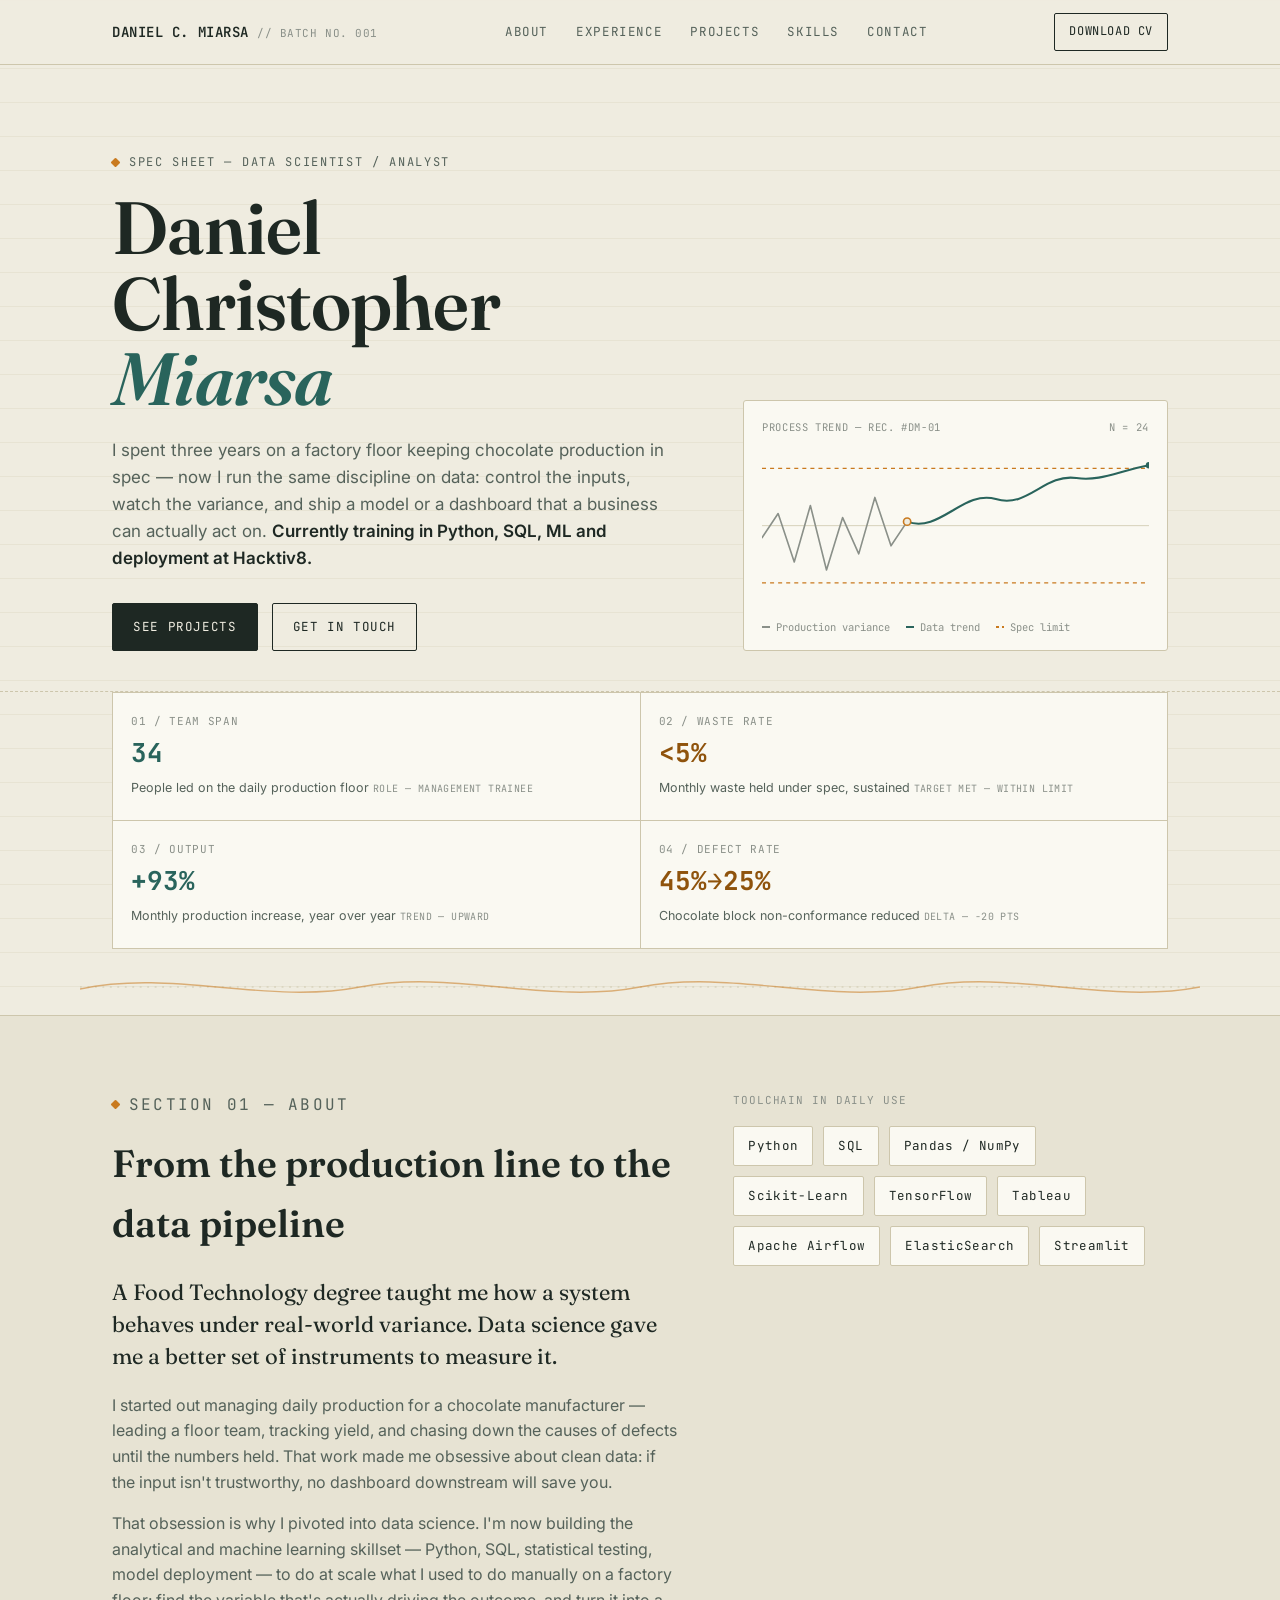
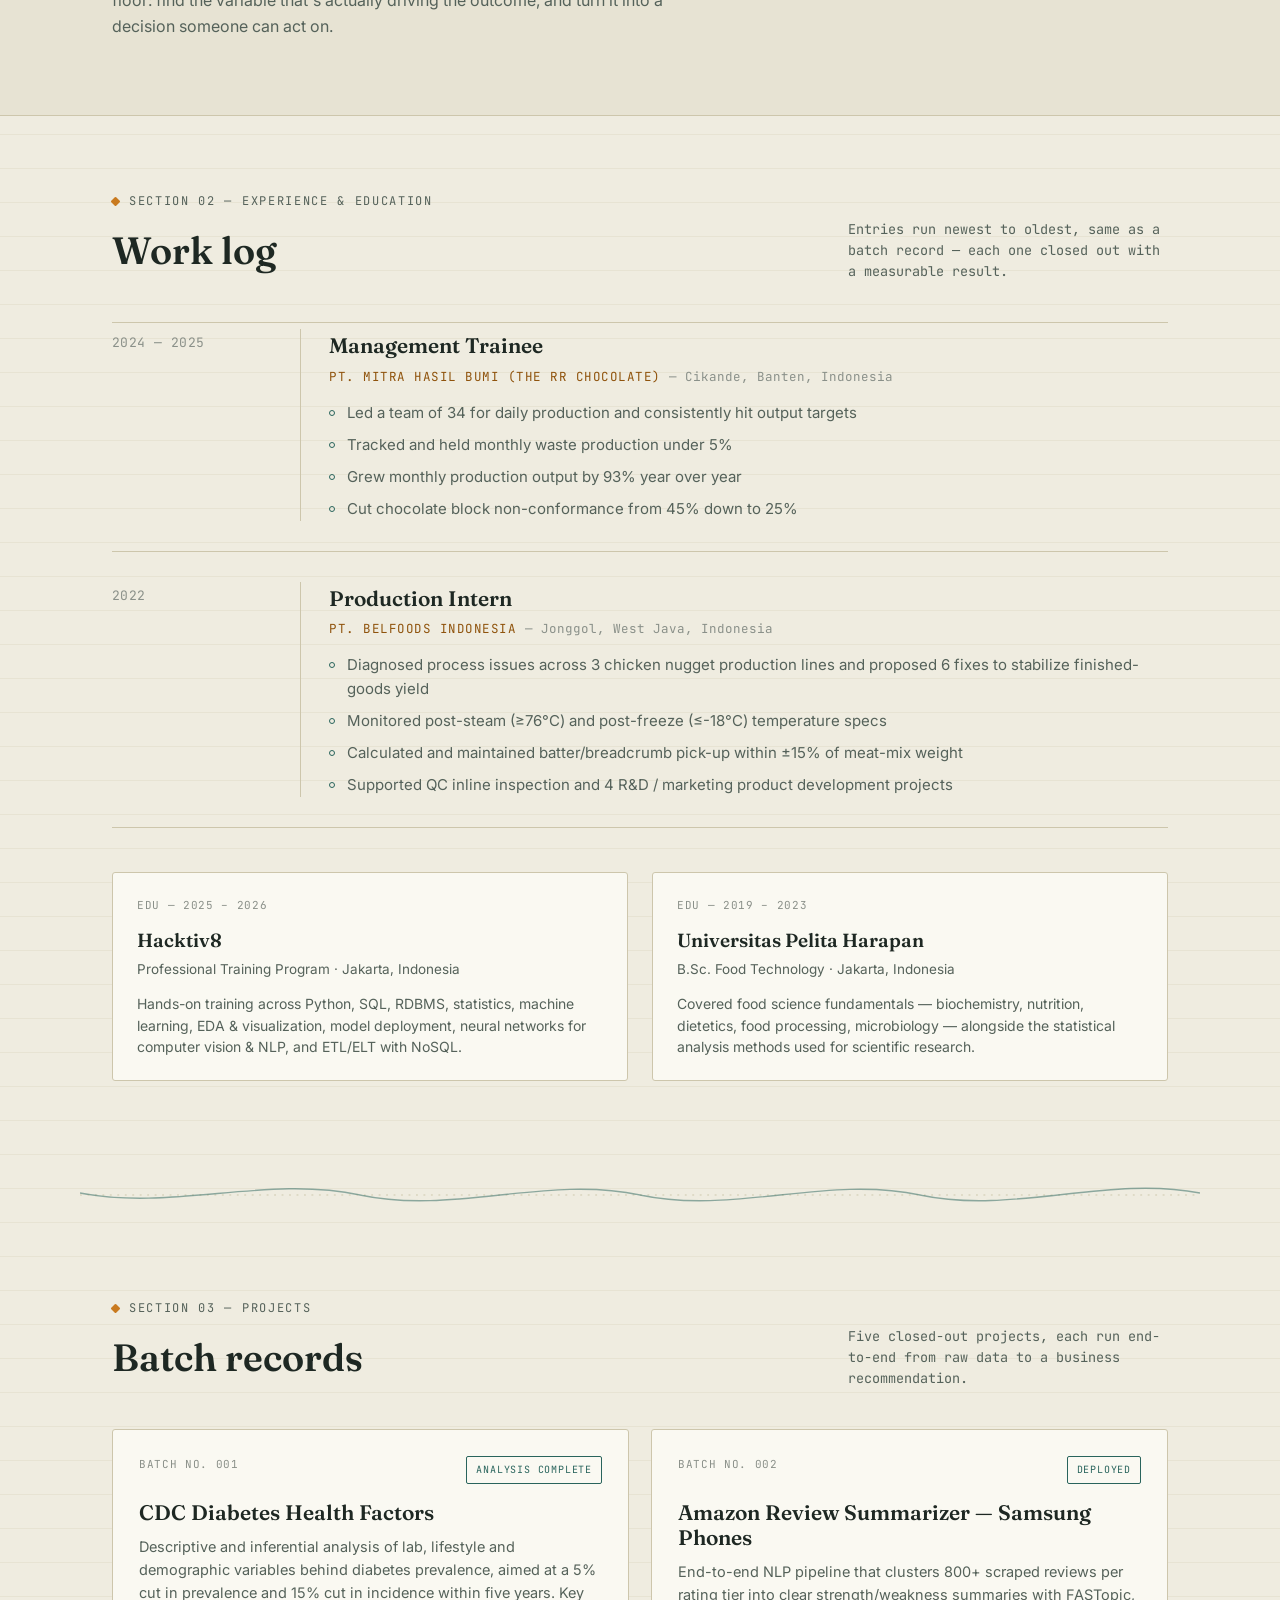
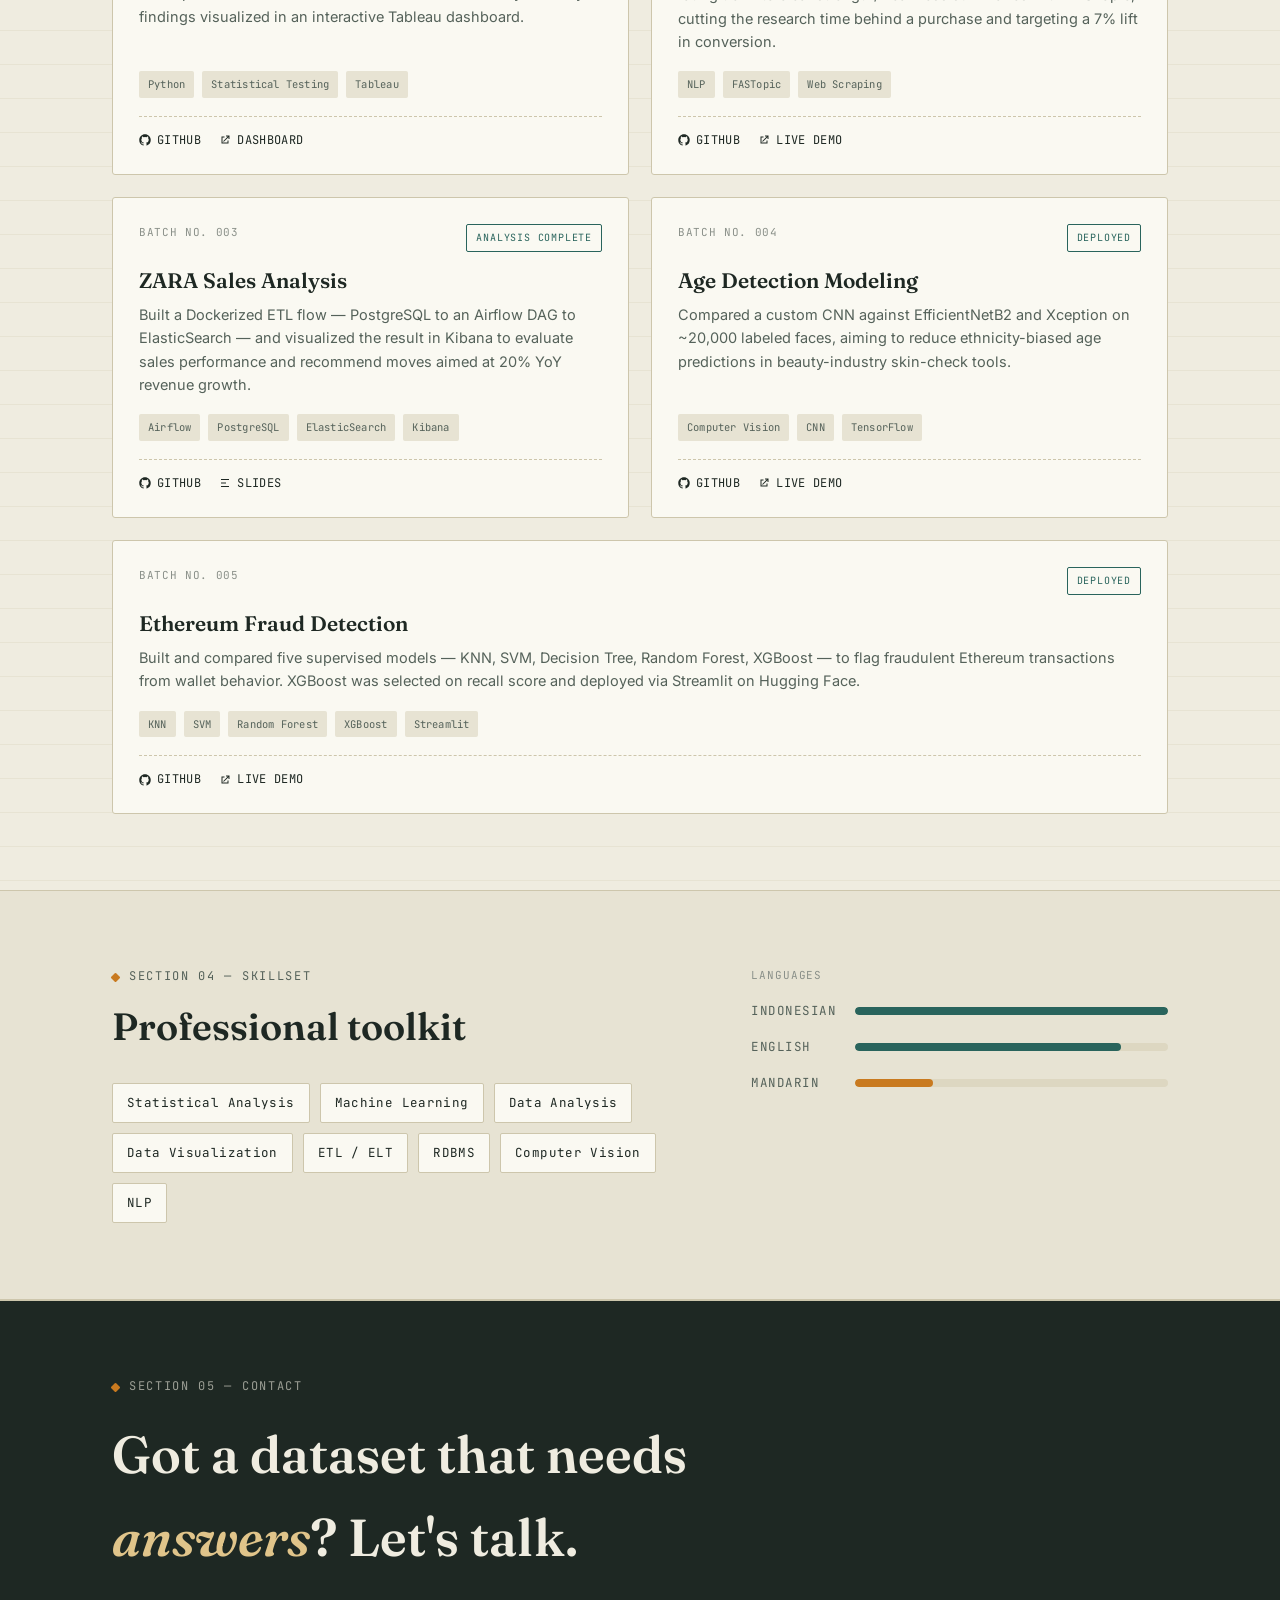
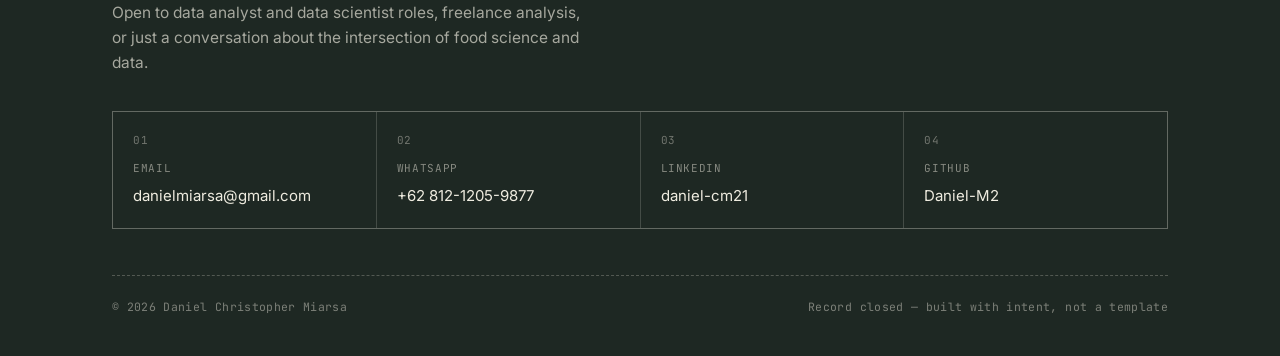
==== index.html @ d125e3fc "First" ====
<!DOCTYPE html>
<html lang="en">
<head>
<meta charset="UTF-8">
<meta name="viewport" content="width=device-width, initial-scale=1.0">
<title>Daniel C. Miarsa — Data Scientist / Analyst</title>
<meta name="description" content="Portfolio of Daniel Christopher Miarsa — data scientist and analyst with a background in food production quality control, now building models and data pipelines.">
<link rel="icon" href="data:image/svg+xml,<svg xmlns=%22http://www.w3.org/2000/svg%22 viewBox=%220 0 100 100%22><rect width=%22100%22 height=%22100%22 rx=%2214%22 fill=%22%231e2823%22/><text x=%2250%22 y=%2266%22 font-size=%2054%22 font-family=%22monospace%22 fill=%22%23c97a1f%22 text-anchor=%22middle%22>D</text></svg>">
<link rel="stylesheet" href="styles.css">
</head>
<body>

<!-- ============================================================
     TOP NAV
     ============================================================ -->
<header class="topbar">
  <div class="wrap">
    <a class="brand" href="#top">DANIEL C. MIARSA <small>// BATCH NO. 001</small></a>
    <nav class="navlinks" id="navlinks">
      <a href="#about">About</a>
      <a href="#experience">Experience</a>
      <a href="#projects">Projects</a>
      <a href="#skills">Skills</a>
      <a href="#contact">Contact</a>
    </nav>
    <a class="nav-cta" href="https://a188238e-4dba-47ba-8eae-bcfe5e1c8514.filesusr.com/ugd/56e877_d1546fad252648c5af057e73b0017453.pdf" target="_blank" rel="noopener">Download CV</a>
    <button class="menu-btn" id="menuBtn" aria-label="Open menu" aria-expanded="false"><span></span></button>
  </div>
  <div class="mobile-nav" id="mobileNav">
    <a href="#about">About</a>
    <a href="#experience">Experience</a>
    <a href="#projects">Projects</a>
    <a href="#skills">Skills</a>
    <a href="#contact">Contact</a>
    <a href="https://a188238e-4dba-47ba-8eae-bcfe5e1c8514.filesusr.com/ugd/56e877_d1546fad252648c5af057e73b0017453.pdf" target="_blank" rel="noopener">Download CV</a>
  </div>
</header>

<!-- ============================================================
     HERO
     ============================================================ -->
<section class="hero" id="top">
  <div class="wrap hero-grid">
    <div class="reveal is-visible">
      <p class="eyebrow">Spec Sheet — Data Scientist / Analyst</p>
      <h1 class="hero-name">Daniel Christopher <em>Miarsa</em></h1>
      <p class="hero-desc">
        I spent three years on a factory floor keeping chocolate production in spec — now I run the same discipline on data: control the inputs, watch the variance, and ship a model or a dashboard that a business can actually act on. <strong>Currently training in Python, SQL, ML and deployment at Hacktiv8.</strong>
      </p>
      <div class="hero-actions">
        <a class="btn btn-solid" href="#projects">See Projects</a>
        <a class="btn btn-outline" href="#contact">Get in Touch</a>
      </div>
    </div>

    <div class="reveal is-visible">
      <div class="chart-card">
        <div class="chart-card-head">
          <span>Process Trend — Rec. #DM-01</span>
          <span>n = 24</span>
        </div>
        <svg viewBox="0 0 480 210" fill="none" xmlns="http://www.w3.org/2000/svg" aria-hidden="true">
          <!-- UCL / LCL -->
          <line x1="0" y1="34" x2="480" y2="34" stroke="#c97a1f" stroke-width="1.4" stroke-dasharray="5 5"/>
          <line x1="0" y1="176" x2="480" y2="176" stroke="#c97a1f" stroke-width="1.4" stroke-dasharray="5 5"/>
          <line x1="0" y1="105" x2="480" y2="105" stroke="#cdc6ac" stroke-width="1"/>
          <!-- jagged "production" segment -->
          <polyline points="0,120 20,90 40,150 60,80 80,160 100,95 120,140 140,70 160,130 180,100"
            stroke="#8a9089" stroke-width="2" stroke-linecap="round" stroke-linejoin="round"/>
          <!-- smooth "data" trend segment -->
          <path d="M180,100 C 220,115 250,60 290,72 C 330,84 350,40 390,46 C 420,50 440,38 480,30"
            stroke="#29645c" stroke-width="2.6" stroke-linecap="round"/>
          <!-- transition marker -->
          <circle cx="180" cy="100" r="4.5" fill="#efece0" stroke="#c97a1f" stroke-width="2"/>
          <circle cx="480" cy="30" r="4" fill="#29645c"/>
        </svg>
        <div class="chart-legend">
          <span><i class="dot line-a"></i> Production variance</span>
          <span><i class="dot line-b"></i> Data trend</span>
          <span><i class="dot dashed"></i> Spec limit</span>
        </div>
      </div>
    </div>
  </div>
</section>

<!-- readouts -->
<section style="padding-top:0; padding-bottom:0;">
  <div class="wrap" style="padding-top:0;">
    <div class="readouts reveal">
      <div class="readout">
        <span class="field-no">01 / TEAM SPAN</span>
        <span class="value">34</span>
        <span class="label">People led on the daily production floor</span>
        <span class="spec">ROLE — MANAGEMENT TRAINEE</span>
      </div>
      <div class="readout">
        <span class="field-no">02 / WASTE RATE</span>
        <span class="value amber">&lt;5%</span>
        <span class="label">Monthly waste held under spec, sustained</span>
        <span class="spec">TARGET MET — WITHIN LIMIT</span>
      </div>
      <div class="readout">
        <span class="field-no">03 / OUTPUT</span>
        <span class="value">+93%</span>
        <span class="label">Monthly production increase, year over year</span>
        <span class="spec">TREND — UPWARD</span>
      </div>
      <div class="readout">
        <span class="field-no">04 / DEFECT RATE</span>
        <span class="value amber">45%→25%</span>
        <span class="label">Chocolate block non-conformance reduced</span>
        <span class="spec">DELTA — -20 PTS</span>
      </div>
    </div>
  </div>
</section>

<div class="wrap chart-divider reveal">
  <svg viewBox="0 0 1200 56" preserveAspectRatio="none" aria-hidden="true">
    <line x1="0" y1="28" x2="1200" y2="28" stroke="#cdc6ac" stroke-width="1" stroke-dasharray="2 6"/>
    <path d="M0,30 C 100,10 200,46 300,28 C 400,10 500,46 600,28 C 700,10 800,46 900,28 C 1000,10 1100,46 1200,28"
      stroke="#c97a1f" stroke-width="1.4" fill="none" opacity="0.55"/>
  </svg>
</div>

<!-- ============================================================
     ABOUT
     ============================================================ -->
<section class="about" id="about">
  <div class="wrap about-grid">
    <div class="about-text reveal">
      <p class="eyebrow">Section 01 — About</p>
      <h2 class="section-title" style="margin-bottom:22px;">From the production line to the data pipeline</h2>
      <p class="lede">A Food Technology degree taught me how a system behaves under real-world variance. Data science gave me a better set of instruments to measure it.</p>
      <p>I started out managing daily production for a chocolate manufacturer — leading a floor team, tracking yield, and chasing down the causes of defects until the numbers held. That work made me obsessive about clean data: if the input isn't trustworthy, no dashboard downstream will save you.</p>
      <p>That obsession is why I pivoted into data science. I'm now building the analytical and machine learning skillset — Python, SQL, statistical testing, model deployment — to do at scale what I used to do manually on a factory floor: find the variable that's actually driving the outcome, and turn it into a decision someone can act on.</p>
    </div>
    <div class="reveal">
      <span class="skills-col-title">Toolchain in daily use</span>
      <div class="tag-cloud">
        <span class="tag">Python</span>
        <span class="tag">SQL</span>
        <span class="tag">Pandas / NumPy</span>
        <span class="tag">Scikit-Learn</span>
        <span class="tag">TensorFlow</span>
        <span class="tag">Tableau</span>
        <span class="tag">Apache Airflow</span>
        <span class="tag">ElasticSearch</span>
        <span class="tag">Streamlit</span>
      </div>
    </div>
  </div>
</section>

<!-- ============================================================
     EXPERIENCE
     ============================================================ -->
<section id="experience">
  <div class="wrap">
    <div class="section-head reveal">
      <div>
        <p class="eyebrow">Section 02 — Experience &amp; Education</p>
        <h2 class="section-title">Work log</h2>
      </div>
      <p class="section-note">Entries run newest to oldest, same as a batch record — each one closed out with a measurable result.</p>
    </div>

    <div class="log">
      <div class="log-entry reveal">
        <div class="log-date">2024 — 2025</div>
        <div class="log-rule"></div>
        <div>
          <h3 class="log-role">Management Trainee</h3>
          <p class="log-org">PT. Mitra Hasil Bumi (The RR Chocolate) <span>— Cikande, Banten, Indonesia</span></p>
          <ul class="log-bullets">
            <li>Led a team of 34 for daily production and consistently hit output targets</li>
            <li>Tracked and held monthly waste production under 5%</li>
            <li>Grew monthly production output by 93% year over year</li>
            <li>Cut chocolate block non-conformance from 45% down to 25%</li>
          </ul>
        </div>
      </div>

      <div class="log-entry reveal">
        <div class="log-date">2022</div>
        <div class="log-rule"></div>
        <div>
          <h3 class="log-role">Production Intern</h3>
          <p class="log-org">PT. Belfoods Indonesia <span>— Jonggol, West Java, Indonesia</span></p>
          <ul class="log-bullets">
            <li>Diagnosed process issues across 3 chicken nugget production lines and proposed 6 fixes to stabilize finished-goods yield</li>
            <li>Monitored post-steam (≥76°C) and post-freeze (≤-18°C) temperature specs</li>
            <li>Calculated and maintained batter/breadcrumb pick-up within ±15% of meat-mix weight</li>
            <li>Supported QC inline inspection and 4 R&amp;D / marketing product development projects</li>
          </ul>
        </div>
      </div>
    </div>

    <div class="edu-grid">
      <div class="edu-card reveal">
        <span class="field-no">EDU — 2025 – 2026</span>
        <h4>Hacktiv8</h4>
        <p class="edu-org">Professional Training Program · Jakarta, Indonesia</p>
        <p class="edu-desc">Hands-on training across Python, SQL, RDBMS, statistics, machine learning, EDA &amp; visualization, model deployment, neural networks for computer vision &amp; NLP, and ETL/ELT with NoSQL.</p>
      </div>
      <div class="edu-card reveal">
        <span class="field-no">EDU — 2019 – 2023</span>
        <h4>Universitas Pelita Harapan</h4>
        <p class="edu-org">B.Sc. Food Technology · Jakarta, Indonesia</p>
        <p class="edu-desc">Covered food science fundamentals — biochemistry, nutrition, dietetics, food processing, microbiology — alongside the statistical analysis methods used for scientific research.</p>
      </div>
    </div>
  </div>
</section>

<div class="wrap chart-divider reveal">
  <svg viewBox="0 0 1200 56" preserveAspectRatio="none" aria-hidden="true">
    <line x1="0" y1="28" x2="1200" y2="28" stroke="#cdc6ac" stroke-width="1" stroke-dasharray="2 6"/>
    <path d="M0,26 C 100,44 200,8 300,28 C 400,48 500,8 600,28 C 700,48 800,8 900,28 C 1000,48 1100,8 1200,26"
      stroke="#29645c" stroke-width="1.4" fill="none" opacity="0.5"/>
  </svg>
</div>

<!-- ============================================================
     PROJECTS
     ============================================================ -->
<section id="projects">
  <div class="wrap">
    <div class="section-head reveal">
      <div>
        <p class="eyebrow">Section 03 — Projects</p>
        <h2 class="section-title">Batch records</h2>
      </div>
      <p class="section-note">Five closed-out projects, each run end-to-end from raw data to a business recommendation.</p>
    </div>

    <div class="projects-grid">

      <article class="proj-card reveal">
        <div class="proj-top">
          <span class="field-no">BATCH NO. 001</span>
          <span class="proj-stamp">Analysis Complete</span>
        </div>
        <h3 class="proj-title">CDC Diabetes Health Factors</h3>
        <p class="proj-desc">Descriptive and inferential analysis of lab, lifestyle and demographic variables behind diabetes prevalence, aimed at a 5% cut in prevalence and 15% cut in incidence within five years. Key findings visualized in an interactive Tableau dashboard.</p>
        <div class="proj-tags"><span>Python</span><span>Statistical Testing</span><span>Tableau</span></div>
        <div class="proj-links">
          <a href="https://github.com/Daniel-M2/cdc-diabetes-analysis" target="_blank" rel="noopener">
            <svg viewBox="0 0 24 24" fill="currentColor"><path d="M12 .5C5.73.5.5 5.73.5 12a11.5 11.5 0 0 0 7.86 10.94c.58.1.79-.25.79-.56v-2c-3.2.7-3.88-1.54-3.88-1.54-.53-1.34-1.29-1.7-1.29-1.7-1.05-.72.08-.7.08-.7 1.17.08 1.78 1.2 1.78 1.2 1.03 1.76 2.71 1.25 3.37.96.1-.75.4-1.25.73-1.54-2.55-.29-5.23-1.27-5.23-5.67 0-1.25.45-2.28 1.18-3.08-.12-.29-.51-1.46.11-3.05 0 0 .97-.31 3.18 1.18a11 11 0 0 1 5.8 0c2.2-1.49 3.17-1.18 3.17-1.18.63 1.59.24 2.76.12 3.05.74.8 1.18 1.83 1.18 3.08 0 4.41-2.69 5.38-5.25 5.66.41.36.78 1.05.78 2.12v3.14c0 .31.21.67.8.56A11.5 11.5 0 0 0 23.5 12C23.5 5.73 18.27.5 12 .5Z"/></svg>
            GitHub
          </a>
          <a href="https://public.tableau.com/views/Milestone1_17623572447880/Demographic" target="_blank" rel="noopener">
            <svg viewBox="0 0 24 24" fill="currentColor"><path d="M14 3h7v7h-2V6.4l-9.3 9.3-1.4-1.4L17.6 5H14V3ZM5 5h6v2H7v10h10v-4h2v6H5V5Z"/></svg>
            Dashboard
          </a>
        </div>
      </article>

      <article class="proj-card reveal">
        <div class="proj-top">
          <span class="field-no">BATCH NO. 002</span>
          <span class="proj-stamp">Deployed</span>
        </div>
        <h3 class="proj-title">Amazon Review Summarizer — Samsung Phones</h3>
        <p class="proj-desc">End-to-end NLP pipeline that clusters 800+ scraped reviews per rating tier into clear strength/weakness summaries with FASTopic, cutting the research time behind a purchase and targeting a 7% lift in conversion.</p>
        <div class="proj-tags"><span>NLP</span><span>FASTopic</span><span>Web Scraping</span></div>
        <div class="proj-links">
          <a href="https://github.com/Daniel-M2/Amazon-Product-Review-Summarizer-Samsung" target="_blank" rel="noopener">
            <svg viewBox="0 0 24 24" fill="currentColor"><path d="M12 .5C5.73.5.5 5.73.5 12a11.5 11.5 0 0 0 7.86 10.94c.58.1.79-.25.79-.56v-2c-3.2.7-3.88-1.54-3.88-1.54-.53-1.34-1.29-1.7-1.29-1.7-1.05-.72.08-.7.08-.7 1.17.08 1.78 1.2 1.78 1.2 1.03 1.76 2.71 1.25 3.37.96.1-.75.4-1.25.73-1.54-2.55-.29-5.23-1.27-5.23-5.67 0-1.25.45-2.28 1.18-3.08-.12-.29-.51-1.46.11-3.05 0 0 .97-.31 3.18 1.18a11 11 0 0 1 5.8 0c2.2-1.49 3.17-1.18 3.17-1.18.63 1.59.24 2.76.12 3.05.74.8 1.18 1.83 1.18 3.08 0 4.41-2.69 5.38-5.25 5.66.41.36.78 1.05.78 2.12v3.14c0 .31.21.67.8.56A11.5 11.5 0 0 0 23.5 12C23.5 5.73 18.27.5 12 .5Z"/></svg>
            GitHub
          </a>
          <a href="https://huggingface.co/spaces/fluqs1808/Final_Project_Samrize" target="_blank" rel="noopener">
            <svg viewBox="0 0 24 24" fill="currentColor"><path d="M5 5h6v2H7v10h10v-4h2v6H5V5Zm9-2h7v7h-2V6.4l-9.3 9.3-1.4-1.4L17.6 5H14V3Z"/></svg>
            Live Demo
          </a>
        </div>
      </article>

      <article class="proj-card reveal">
        <div class="proj-top">
          <span class="field-no">BATCH NO. 003</span>
          <span class="proj-stamp">Analysis Complete</span>
        </div>
        <h3 class="proj-title">ZARA Sales Analysis</h3>
        <p class="proj-desc">Built a Dockerized ETL flow — PostgreSQL to an Airflow DAG to ElasticSearch — and visualized the result in Kibana to evaluate sales performance and recommend moves aimed at 20% YoY revenue growth.</p>
        <div class="proj-tags"><span>Airflow</span><span>PostgreSQL</span><span>ElasticSearch</span><span>Kibana</span></div>
        <div class="proj-links">
          <a href="https://github.com/Daniel-M2/ZARA-sales-analysis" target="_blank" rel="noopener">
            <svg viewBox="0 0 24 24" fill="currentColor"><path d="M12 .5C5.73.5.5 5.73.5 12a11.5 11.5 0 0 0 7.86 10.94c.58.1.79-.25.79-.56v-2c-3.2.7-3.88-1.54-3.88-1.54-.53-1.34-1.29-1.7-1.29-1.7-1.05-.72.08-.7.08-.7 1.17.08 1.78 1.2 1.78 1.2 1.03 1.76 2.71 1.25 3.37.96.1-.75.4-1.25.73-1.54-2.55-.29-5.23-1.27-5.23-5.67 0-1.25.45-2.28 1.18-3.08-.12-.29-.51-1.46.11-3.05 0 0 .97-.31 3.18 1.18a11 11 0 0 1 5.8 0c2.2-1.49 3.17-1.18 3.17-1.18.63 1.59.24 2.76.12 3.05.74.8 1.18 1.83 1.18 3.08 0 4.41-2.69 5.38-5.25 5.66.41.36.78 1.05.78 2.12v3.14c0 .31.21.67.8.56A11.5 11.5 0 0 0 23.5 12C23.5 5.73 18.27.5 12 .5Z"/></svg>
            GitHub
          </a>
          <a href="https://www.canva.com/design/DAG_iFbz01k/Vu0Pc6-QK4eGLikiVzCy4g/view" target="_blank" rel="noopener">
            <svg viewBox="0 0 24 24" fill="currentColor"><path d="M4 4h16v2H4V4Zm0 14h16v2H4v-2Zm0-7h10v2H4v-2Z"/></svg>
            Slides
          </a>
        </div>
      </article>

      <article class="proj-card reveal">
        <div class="proj-top">
          <span class="field-no">BATCH NO. 004</span>
          <span class="proj-stamp">Deployed</span>
        </div>
        <h3 class="proj-title">Age Detection Modeling</h3>
        <p class="proj-desc">Compared a custom CNN against EfficientNetB2 and Xception on ~20,000 labeled faces, aiming to reduce ethnicity-biased age predictions in beauty-industry skin-check tools.</p>
        <div class="proj-tags"><span>Computer Vision</span><span>CNN</span><span>TensorFlow</span></div>
        <div class="proj-links">
          <a href="https://github.com/Daniel-M2/age-detection-modeling" target="_blank" rel="noopener">
            <svg viewBox="0 0 24 24" fill="currentColor"><path d="M12 .5C5.73.5.5 5.73.5 12a11.5 11.5 0 0 0 7.86 10.94c.58.1.79-.25.79-.56v-2c-3.2.7-3.88-1.54-3.88-1.54-.53-1.34-1.29-1.7-1.29-1.7-1.05-.72.08-.7.08-.7 1.17.08 1.78 1.2 1.78 1.2 1.03 1.76 2.71 1.25 3.37.96.1-.75.4-1.25.73-1.54-2.55-.29-5.23-1.27-5.23-5.67 0-1.25.45-2.28 1.18-3.08-.12-.29-.51-1.46.11-3.05 0 0 .97-.31 3.18 1.18a11 11 0 0 1 5.8 0c2.2-1.49 3.17-1.18 3.17-1.18.63 1.59.24 2.76.12 3.05.74.8 1.18 1.83 1.18 3.08 0 4.41-2.69 5.38-5.25 5.66.41.36.78 1.05.78 2.12v3.14c0 .31.21.67.8.56A11.5 11.5 0 0 0 23.5 12C23.5 5.73 18.27.5 12 .5Z"/></svg>
            GitHub
          </a>
          <a href="https://huggingface.co/spaces/dcm2/deployments" target="_blank" rel="noopener">
            <svg viewBox="0 0 24 24" fill="currentColor"><path d="M5 5h6v2H7v10h10v-4h2v6H5V5Zm9-2h7v7h-2V6.4l-9.3 9.3-1.4-1.4L17.6 5H14V3Z"/></svg>
            Live Demo
          </a>
        </div>
      </article>

      <article class="proj-card reveal" style="grid-column: span 2;">
        <div class="proj-top">
          <span class="field-no">BATCH NO. 005</span>
          <span class="proj-stamp">Deployed</span>
        </div>
        <h3 class="proj-title">Ethereum Fraud Detection</h3>
        <p class="proj-desc">Built and compared five supervised models — KNN, SVM, Decision Tree, Random Forest, XGBoost — to flag fraudulent Ethereum transactions from wallet behavior. XGBoost was selected on recall score and deployed via Streamlit on Hugging Face.</p>
        <div class="proj-tags"><span>KNN</span><span>SVM</span><span>Random Forest</span><span>XGBoost</span><span>Streamlit</span></div>
        <div class="proj-links">
          <a href="https://github.com/Daniel-M2/eth-fraud-detection" target="_blank" rel="noopener">
            <svg viewBox="0 0 24 24" fill="currentColor"><path d="M12 .5C5.73.5.5 5.73.5 12a11.5 11.5 0 0 0 7.86 10.94c.58.1.79-.25.79-.56v-2c-3.2.7-3.88-1.54-3.88-1.54-.53-1.34-1.29-1.7-1.29-1.7-1.05-.72.08-.7.08-.7 1.17.08 1.78 1.2 1.78 1.2 1.03 1.76 2.71 1.25 3.37.96.1-.75.4-1.25.73-1.54-2.55-.29-5.23-1.27-5.23-5.67 0-1.25.45-2.28 1.18-3.08-.12-.29-.51-1.46.11-3.05 0 0 .97-.31 3.18 1.18a11 11 0 0 1 5.8 0c2.2-1.49 3.17-1.18 3.17-1.18.63 1.59.24 2.76.12 3.05.74.8 1.18 1.83 1.18 3.08 0 4.41-2.69 5.38-5.25 5.66.41.36.78 1.05.78 2.12v3.14c0 .31.21.67.8.56A11.5 11.5 0 0 0 23.5 12C23.5 5.73 18.27.5 12 .5Z"/></svg>
            GitHub
          </a>
          <a href="https://huggingface.co/spaces/dcm2/deployment" target="_blank" rel="noopener">
            <svg viewBox="0 0 24 24" fill="currentColor"><path d="M5 5h6v2H7v10h10v-4h2v6H5V5Zm9-2h7v7h-2V6.4l-9.3 9.3-1.4-1.4L17.6 5H14V3Z"/></svg>
            Live Demo
          </a>
        </div>
      </article>

    </div>
  </div>
</section>

<!-- ============================================================
     SKILLS
     ============================================================ -->
<section id="skills" style="background:var(--paper-2); border-top:1px solid var(--line); border-bottom:1px solid var(--line);">
  <div class="wrap skills-grid">
    <div class="reveal">
      <p class="eyebrow">Section 04 — Skillset</p>
      <h2 class="section-title" style="margin-bottom:26px;">Professional toolkit</h2>
      <div class="tag-cloud">
        <span class="tag">Statistical Analysis</span>
        <span class="tag">Machine Learning</span>
        <span class="tag">Data Analysis</span>
        <span class="tag">Data Visualization</span>
        <span class="tag">ETL / ELT</span>
        <span class="tag">RDBMS</span>
        <span class="tag">Computer Vision</span>
        <span class="tag">NLP</span>
      </div>
    </div>
    <div class="reveal">
      <span class="skills-col-title">Languages</span>
      <div class="lang-list">
        <div class="lang-row">
          <span class="lang-name">Indonesian</span>
          <div class="gauge"><i style="width:100%"></i></div>
        </div>
        <div class="lang-row">
          <span class="lang-name">English</span>
          <div class="gauge"><i style="width:85%"></i></div>
        </div>
        <div class="lang-row">
          <span class="lang-name">Mandarin</span>
          <div class="gauge"><i style="width:25%; background:var(--amber);"></i></div>
        </div>
      </div>
    </div>
  </div>
</section>

<!-- ============================================================
     CONTACT
     ============================================================ -->
<footer class="contact" id="contact">
  <div class="wrap" style="padding:76px 32px 40px;">
    <p class="eyebrow">Section 05 — Contact</p>
    <h2 class="contact-title">Got a dataset that needs <em>answers</em>? Let's talk.</h2>
    <p class="contact-sub">Open to data analyst and data scientist roles, freelance analysis, or just a conversation about the intersection of food science and data.</p>

    <div class="contact-grid">
      <a class="contact-item" href="mailto:danielmiarsa@gmail.com">
        <span class="field-no">01</span>
        <div class="c-label">Email</div>
        <div class="c-value">danielmiarsa@gmail.com</div>
      </a>
      <a class="contact-item" href="https://wa.me/6281212059877" target="_blank" rel="noopener">
        <span class="field-no">02</span>
        <div class="c-label">WhatsApp</div>
        <div class="c-value">+62 812-1205-9877</div>
      </a>
      <a class="contact-item" href="https://www.linkedin.com/in/daniel-cm21/" target="_blank" rel="noopener">
        <span class="field-no">03</span>
        <div class="c-label">LinkedIn</div>
        <div class="c-value">daniel-cm21</div>
      </a>
      <a class="contact-item" href="https://github.com/Daniel-M2" target="_blank" rel="noopener">
        <span class="field-no">04</span>
        <div class="c-label">GitHub</div>
        <div class="c-value">Daniel-M2</div>
      </a>
    </div>

    <div class="signoff">
      <span>© <span id="year">2026</span> Daniel Christopher Miarsa</span>
      <span>Record closed — built with intent, not a template</span>
    </div>
  </div>
</footer>

<script src="script.js"></script>
</body>
</html>
---- styles.css ----
/* ============================================================
   Daniel C. Miarsa — Portfolio
   Design concept: "Batch Record" — a QC/lab-notebook system
   translated into a data-science portfolio. Grounded in the
   author's real path: production quality control -> data science.
   ============================================================ */

@import url('https://fonts.googleapis.com/css2?family=Fraunces:opsz,wght@9..144,400;9..144,500;9..144,600;9..144,700&family=JetBrains+Mono:wght@400;500;600;700&family=Inter:wght@400;500;600&display=swap');

:root{
  --paper:      #efece0;
  --paper-2:    #e7e3d3;
  --card:       #faf9f2;
  --line:       #cdc6ac;
  --line-soft:  #ddd7c1;
  --ink:        #1e2823;
  --ink-soft:   #55625a;
  --ink-faint:  #8a9089;
  --amber:      #c97a1f;
  --amber-deep: #8f530c;
  --amber-soft: #eddcb8;
  --teal:       #29645c;
  --teal-soft:  #d9e6df;
  --red:        #ac4436;

  --serif: 'Fraunces', Georgia, serif;
  --mono:  'JetBrains Mono', 'Courier New', monospace;
  --sans:  'Inter', -apple-system, BlinkMacSystemFont, sans-serif;

  --maxw: 1120px;
}

*, *::before, *::after{ box-sizing: border-box; }
html{ scroll-behavior: smooth; }
@media (prefers-reduced-motion: reduce){
  html{ scroll-behavior: auto; }
  *{ animation-duration: 0.001ms !important; animation-iteration-count: 1 !important; transition-duration: 0.001ms !important; scroll-behavior: auto !important; }
}

body{
  margin:0;
  background:
    linear-gradient(var(--paper-2) 1px, transparent 1px) 0 0/100% 34px,
    var(--paper);
  color: var(--ink);
  font-family: var(--sans);
  font-size: 16px;
  line-height: 1.6;
  -webkit-font-smoothing: antialiased;
}

img{ max-width:100%; display:block; }
a{ color:inherit; text-decoration:none; }
ul{ margin:0; padding:0; list-style:none; }
h1,h2,h3,h4{ margin:0; font-family: var(--serif); font-weight:600; }
p{ margin:0; }
button{ font-family:inherit; cursor:pointer; }

.wrap{
  max-width: var(--maxw);
  margin: 0 auto;
  padding: 0 32px;
}

::selection{ background: var(--amber-soft); color: var(--ink); }

/* ---------- focus ---------- */
a:focus-visible, button:focus-visible{
  outline: 2px solid var(--teal);
  outline-offset: 3px;
  border-radius: 2px;
}

/* ---------- eyebrow / mono labels ---------- */
.eyebrow{
  font-family: var(--mono);
  font-size: 12px;
  letter-spacing: 0.14em;
  text-transform: uppercase;
  color: var(--ink-soft);
  display:flex;
  align-items:center;
  gap:10px;
}
.eyebrow::before{
  content:"";
  width:7px; height:7px;
  background: var(--amber);
  border-radius:1px;
  transform: rotate(45deg);
  flex-shrink:0;
}

.field-no{
  font-family: var(--mono);
  font-size:11px;
  color: var(--ink-faint);
  letter-spacing: .06em;
}

/* ============================================================
   TOP BAR / NAV
   ============================================================ */
.topbar{
  position: sticky;
  top:0;
  z-index: 50;
  background: rgba(239,236,224,0.92);
  backdrop-filter: blur(6px);
  border-bottom: 1px solid var(--line);
}
.topbar .wrap{
  display:flex;
  align-items:center;
  justify-content:space-between;
  height:64px;
}
.brand{
  font-family: var(--mono);
  font-weight:600;
  font-size:14px;
  letter-spacing:.04em;
  display:flex;
  align-items:baseline;
  gap:8px;
  white-space:nowrap;
  overflow:hidden;
}
.brand small{
  font-weight:400;
  color: var(--ink-faint);
  font-size:11px;
}
.navlinks{
  display:flex;
  gap:28px;
  font-family: var(--mono);
  font-size:12.5px;
  letter-spacing:.05em;
  text-transform: uppercase;
}
.navlinks a{
  position:relative;
  padding:4px 0;
  color: var(--ink-soft);
  transition: color .15s ease;
}
.navlinks a:hover, .navlinks a.active{ color: var(--ink); }
.navlinks a.active::after{
  content:"";
  position:absolute;
  left:0; right:0; bottom:-2px;
  height:2px;
  background: var(--amber);
}
.nav-cta{
  font-family: var(--mono);
  font-size:12px;
  letter-spacing:.05em;
  text-transform:uppercase;
  border:1px solid var(--ink);
  padding:8px 14px;
  border-radius:2px;
  transition: background .15s ease, color .15s ease;
  white-space:nowrap;
}
.nav-cta:hover{ background: var(--ink); color: var(--paper); }
.menu-btn{
  display:none;
  background:none; border:1px solid var(--ink); border-radius:2px;
  width:38px; height:34px;
  align-items:center; justify-content:center;
}
.menu-btn span, .menu-btn span::before, .menu-btn span::after{
  content:""; display:block; width:16px; height:2px; background:var(--ink);
  position:relative; transition: transform .2s ease, opacity .2s ease;
}
.menu-btn span::before{ position:absolute; top:-5px; }
.menu-btn span::after{ position:absolute; top:5px; }

/* ============================================================
   HERO
   ============================================================ */
.hero{
  padding: 88px 0 40px;
  border-bottom: 1px dashed var(--line);
}
.hero-grid{
  display:grid;
  grid-template-columns: 1.15fr 0.85fr;
  gap:56px;
  align-items:end;
}
.hero-name{
  font-size: clamp(40px, 6vw, 74px);
  line-height: 1.02;
  letter-spacing: -0.01em;
  margin: 18px 0 20px;
}
.hero-name em{ font-style: italic; color: var(--teal); }
.hero-role{
  font-family: var(--mono);
  font-size:14px;
  color: var(--amber-deep);
  letter-spacing:.06em;
  text-transform:uppercase;
  margin-bottom: 22px;
}
.hero-desc{
  max-width: 560px;
  font-size: 17px;
  color: var(--ink-soft);
  margin-bottom: 30px;
}
.hero-desc strong{ color: var(--ink); font-weight:600; }
.hero-actions{
  display:flex;
  gap:14px;
  flex-wrap:wrap;
}
.btn{
  font-family: var(--mono);
  font-size:12.5px;
  letter-spacing:.05em;
  text-transform:uppercase;
  padding:13px 20px;
  border-radius:2px;
  border:1px solid var(--ink);
  transition: background .15s ease, color .15s ease, transform .15s ease;
  display:inline-flex; align-items:center; gap:8px;
}
.btn-solid{ background: var(--ink); color: var(--paper); }
.btn-solid:hover{ background: var(--teal); border-color:var(--teal); transform: translateY(-1px); }
.btn-outline:hover{ background: var(--ink); color: var(--paper); transform: translateY(-1px); }

/* control-chart hero visual */
.chart-card{
  background: var(--card);
  border:1px solid var(--line);
  border-radius:3px;
  padding:18px 18px 14px;
}
.chart-card-head{
  display:flex;
  justify-content:space-between;
  align-items:baseline;
  font-family: var(--mono);
  font-size:10.5px;
  color: var(--ink-faint);
  letter-spacing:.06em;
  text-transform:uppercase;
  margin-bottom:6px;
}
.chart-card svg{ width:100%; height:auto; display:block; }
.chart-legend{
  display:flex;
  gap:16px;
  margin-top:8px;
  font-family: var(--mono);
  font-size:10.5px;
  color: var(--ink-faint);
}
.chart-legend span{ display:inline-flex; align-items:center; gap:6px; }
.dot{ width:8px; height:2px; display:inline-block; }
.dot.line-a{ background: var(--ink-faint); }
.dot.line-b{ background: var(--teal); }
.dot.dashed{ background: repeating-linear-gradient(90deg, var(--amber) 0 3px, transparent 3px 6px); }

/* ============================================================
   SECTION SCAFFOLDING
   ============================================================ */
section{ padding: 76px 0; }
.section-head{
  display:flex;
  justify-content:space-between;
  align-items:flex-end;
  gap:20px;
  margin-bottom: 40px;
  flex-wrap:wrap;
}
.section-title{
  font-size: clamp(28px, 3.4vw, 38px);
  margin-top:10px;
}
.section-note{
  max-width:320px;
  font-size:13.5px;
  color: var(--ink-soft);
  font-family: var(--mono);
  line-height:1.55;
}

.divider{
  border:0;
  border-top:1px dashed var(--line);
  margin:0;
}

/* control chart section divider (SVG injected inline in markup) */
.chart-divider{ padding: 10px 0 0; }
.chart-divider svg{ width:100%; height:56px; display:block; }

/* ============================================================
   ABOUT
   ============================================================ */
.about{ background: var(--paper-2); border-top:1px solid var(--line); border-bottom:1px solid var(--line); }
.about-grid{
  display:grid;
  grid-template-columns: 1.3fr 1fr;
  gap:56px;
}
.about-text p{ margin-bottom:16px; color: var(--ink-soft); font-size:16px; }
.about-text p:last-child{ margin-bottom:0; }
.about-text .lede{
  font-family: var(--serif);
  font-size:22px;
  color: var(--ink);
  line-height:1.45;
  margin-bottom:20px;
}

.readouts{
  display:grid;
  grid-template-columns: 1fr 1fr;
  gap:1px;
  background: var(--line);
  border:1px solid var(--line);
}
.readout{
  background: var(--card);
  padding:20px 18px;
}
.readout .field-no{ display:block; margin-bottom:10px; }
.readout .value{
  font-family: var(--mono);
  font-size: 26px;
  font-weight:700;
  color: var(--teal);
  line-height:1;
  display:block;
  margin-bottom:8px;
}
.readout .value.amber{ color: var(--amber-deep); }
.readout .label{
  font-size:12.5px;
  color: var(--ink-soft);
  line-height:1.4;
}
.readout .spec{
  margin-top:8px;
  font-family: var(--mono);
  font-size:10px;
  color: var(--ink-faint);
  letter-spacing:.04em;
}

/* ============================================================
   EXPERIENCE / LOG
   ============================================================ */
.log{
  border-top:1px solid var(--line);
}
.log-entry{
  display:grid;
  grid-template-columns: 160px 1px 1fr;
  gap:0 28px;
  padding: 30px 0;
  border-bottom:1px solid var(--line);
}
.log-entry:first-child{ padding-top:6px; }
.log-date{
  font-family: var(--mono);
  font-size:13px;
  color: var(--ink-faint);
  letter-spacing:.03em;
  padding-top:4px;
}
.log-rule{ background: var(--line); }
.log-role{
  font-family: var(--serif);
  font-size:21px;
  margin-bottom:4px;
}
.log-org{
  font-family: var(--mono);
  font-size:12.5px;
  color: var(--amber-deep);
  text-transform:uppercase;
  letter-spacing:.04em;
  margin-bottom:14px;
}
.log-org span{ color: var(--ink-faint); text-transform:none; letter-spacing:0; }
.log-bullets li{
  position:relative;
  padding-left:18px;
  color: var(--ink-soft);
  font-size:15px;
  margin-bottom:8px;
}
.log-bullets li:last-child{ margin-bottom:0; }
.log-bullets li::before{
  content:"";
  position:absolute; left:0; top:9px;
  width:6px; height:6px;
  border:1.5px solid var(--teal);
  border-radius:50%;
}

/* education mini-cards */
.edu-grid{
  display:grid;
  grid-template-columns: 1fr 1fr;
  gap: 24px;
  margin-top: 44px;
}
.edu-card{
  background: var(--card);
  border:1px solid var(--line);
  border-radius:3px;
  padding: 24px 24px 22px;
}
.edu-card .field-no{ display:block; margin-bottom:10px; }
.edu-card h4{ font-size:19px; margin-bottom:4px; }
.edu-card .edu-org{
  font-size:13.5px; color: var(--ink-soft); margin-bottom:12px;
}
.edu-card .edu-desc{ font-size:14px; color: var(--ink-soft); line-height:1.55; }

/* ============================================================
   SKILLS
   ============================================================ */
.skills-grid{
  display:grid;
  grid-template-columns: 1.4fr 1fr;
  gap: 56px;
}
.tag-cloud{ display:flex; flex-wrap:wrap; gap:10px; }
.tag{
  font-family: var(--mono);
  font-size:12.5px;
  letter-spacing:.03em;
  padding:9px 14px;
  border:1px solid var(--line);
  border-radius:2px;
  background: var(--card);
  color: var(--ink);
}
.lang-list{ display:flex; flex-direction:column; gap:16px; }
.lang-row{ display:grid; grid-template-columns: 90px 1fr; align-items:center; gap:14px; }
.lang-name{ font-family: var(--mono); font-size:12.5px; text-transform:uppercase; letter-spacing:.04em; color: var(--ink-soft); }
.gauge{ height:8px; background: var(--line-soft); border-radius:4px; overflow:hidden; position:relative; }
.gauge i{ display:block; height:100%; background: var(--teal); border-radius:4px; }
.skills-col-title{
  font-family: var(--mono);
  font-size:11px;
  text-transform:uppercase;
  letter-spacing:.08em;
  color: var(--ink-faint);
  margin-bottom:16px;
  display:block;
}

/* ============================================================
   PROJECTS — "batch records"
   ============================================================ */
.projects-grid{
  display:grid;
  grid-template-columns: repeat(2, 1fr);
  gap: 22px;
}
.proj-card{
  background: var(--card);
  border:1px solid var(--line);
  border-radius: 3px;
  padding: 26px 26px 24px;
  position:relative;
  display:flex;
  flex-direction:column;
  transition: transform .18s ease, box-shadow .18s ease, border-color .18s ease;
}
.proj-card:hover{
  transform: translateY(-3px);
  border-color: var(--teal);
  box-shadow: 0 10px 24px -14px rgba(30,40,35,0.35);
}
.proj-top{
  display:flex;
  justify-content:space-between;
  align-items:flex-start;
  margin-bottom:14px;
}
.proj-stamp{
  font-family: var(--mono);
  font-size:10px;
  letter-spacing:.08em;
  text-transform:uppercase;
  padding:5px 9px;
  border:1px solid var(--teal);
  color: var(--teal);
  border-radius:2px;
  white-space:nowrap;
}
.proj-title{ font-size:21px; margin: 2px 0 10px; line-height:1.2; }
.proj-desc{ font-size:14.5px; color: var(--ink-soft); line-height:1.6; margin-bottom:18px; flex-grow:1; }
.proj-tags{ display:flex; flex-wrap:wrap; gap:8px; margin-bottom:18px; }
.proj-tags span{
  font-family: var(--mono);
  font-size:10.5px;
  color: var(--ink-soft);
  background: var(--paper-2);
  padding:5px 9px;
  border-radius:2px;
  letter-spacing:.02em;
}
.proj-links{ display:flex; gap:18px; border-top:1px dashed var(--line); padding-top:14px; }
.proj-links a{
  font-family: var(--mono);
  font-size:12px;
  letter-spacing:.03em;
  text-transform:uppercase;
  color: var(--ink);
  display:inline-flex;
  align-items:center;
  gap:6px;
  transition: color .15s ease;
}
.proj-links a:hover{ color: var(--teal); }
.proj-links svg{ width:12px; height:12px; }

/* ============================================================
   CONTACT
   ============================================================ */
.contact{
  background: var(--ink);
  color: var(--paper);
  border-top: 1px solid var(--line);
}
.contact .eyebrow{ color: rgba(239,236,224,0.6); }
.contact .eyebrow::before{ background: var(--amber); }
.contact-title{
  font-size: clamp(30px, 5vw, 52px);
  margin: 16px 0 22px;
  max-width: 640px;
}
.contact-title em{ font-style: italic; color: #e0c48a; }
.contact-sub{ color: rgba(239,236,224,0.65); max-width:480px; margin-bottom:36px; font-size:15.5px; }

.contact-grid{
  display:grid;
  grid-template-columns: repeat(4, 1fr);
  gap: 1px;
  background: rgba(239,236,224,0.18);
  border:1px solid rgba(239,236,224,0.18);
  margin-bottom: 46px;
}
.contact-item{
  background: var(--ink);
  padding: 20px;
  transition: background .15s ease;
}
.contact-item:hover{ background: #263631; }
.contact-item .field-no{ color: rgba(239,236,224,0.4); display:block; margin-bottom:10px; }
.contact-item .c-label{
  font-family: var(--mono);
  font-size:11px;
  text-transform:uppercase;
  letter-spacing:.06em;
  color: rgba(239,236,224,0.5);
  margin-bottom:6px;
}
.contact-item .c-value{ font-size:15px; word-break:break-word; }

.signoff{
  border-top: 1px dashed rgba(239,236,224,0.25);
  padding-top: 22px;
  display:flex;
  justify-content:space-between;
  align-items:center;
  flex-wrap:wrap;
  gap:12px;
  font-family: var(--mono);
  font-size:11.5px;
  color: rgba(239,236,224,0.45);
  letter-spacing:.03em;
}

/* ============================================================
   REVEAL ANIMATION
   ============================================================ */
.reveal{
  opacity:0;
  transform: translateY(14px);
  transition: opacity .6s ease, transform .6s ease;
}
.reveal.is-visible{ opacity:1; transform:none; }

/* ============================================================
   RESPONSIVE
   ============================================================ */
@media (max-width: 880px){
  .hero-grid{ grid-template-columns:1fr; gap:36px; }
  .about-grid{ grid-template-columns:1fr; gap:32px; }
  .skills-grid{ grid-template-columns:1fr; gap:36px; }
  .edu-grid{ grid-template-columns:1fr; }
  .projects-grid{ grid-template-columns:1fr; }
  .contact-grid{ grid-template-columns: 1fr 1fr; }
  .log-entry{ grid-template-columns: 1fr; gap:8px; }
  .log-rule{ display:none; }
}

@media (max-width: 680px){
  .wrap{ padding:0 20px; }
  .brand small{ display:none; }
  .navlinks{ display:none; }
  .nav-cta{ display:none; }
  .menu-btn{ display:flex; }
  .hero{ padding-top:64px; }
  .readouts{ grid-template-columns:1fr; }
  .contact-grid{ grid-template-columns: 1fr; }
  section{ padding:56px 0; }
}

/* mobile nav drawer */
.mobile-nav{
  display:none;
  flex-direction:column;
  background: var(--paper);
  border-bottom:1px solid var(--line);
  padding: 8px 20px 20px;
}
.mobile-nav.open{ display:flex; }
.mobile-nav a{
  font-family: var(--mono);
  font-size:13px;
  text-transform:uppercase;
  letter-spacing:.05em;
  padding:12px 0;
  border-bottom:1px solid var(--line-soft);
  color: var(--ink-soft);
}
.mobile-nav a:last-child{ border-bottom:0; }
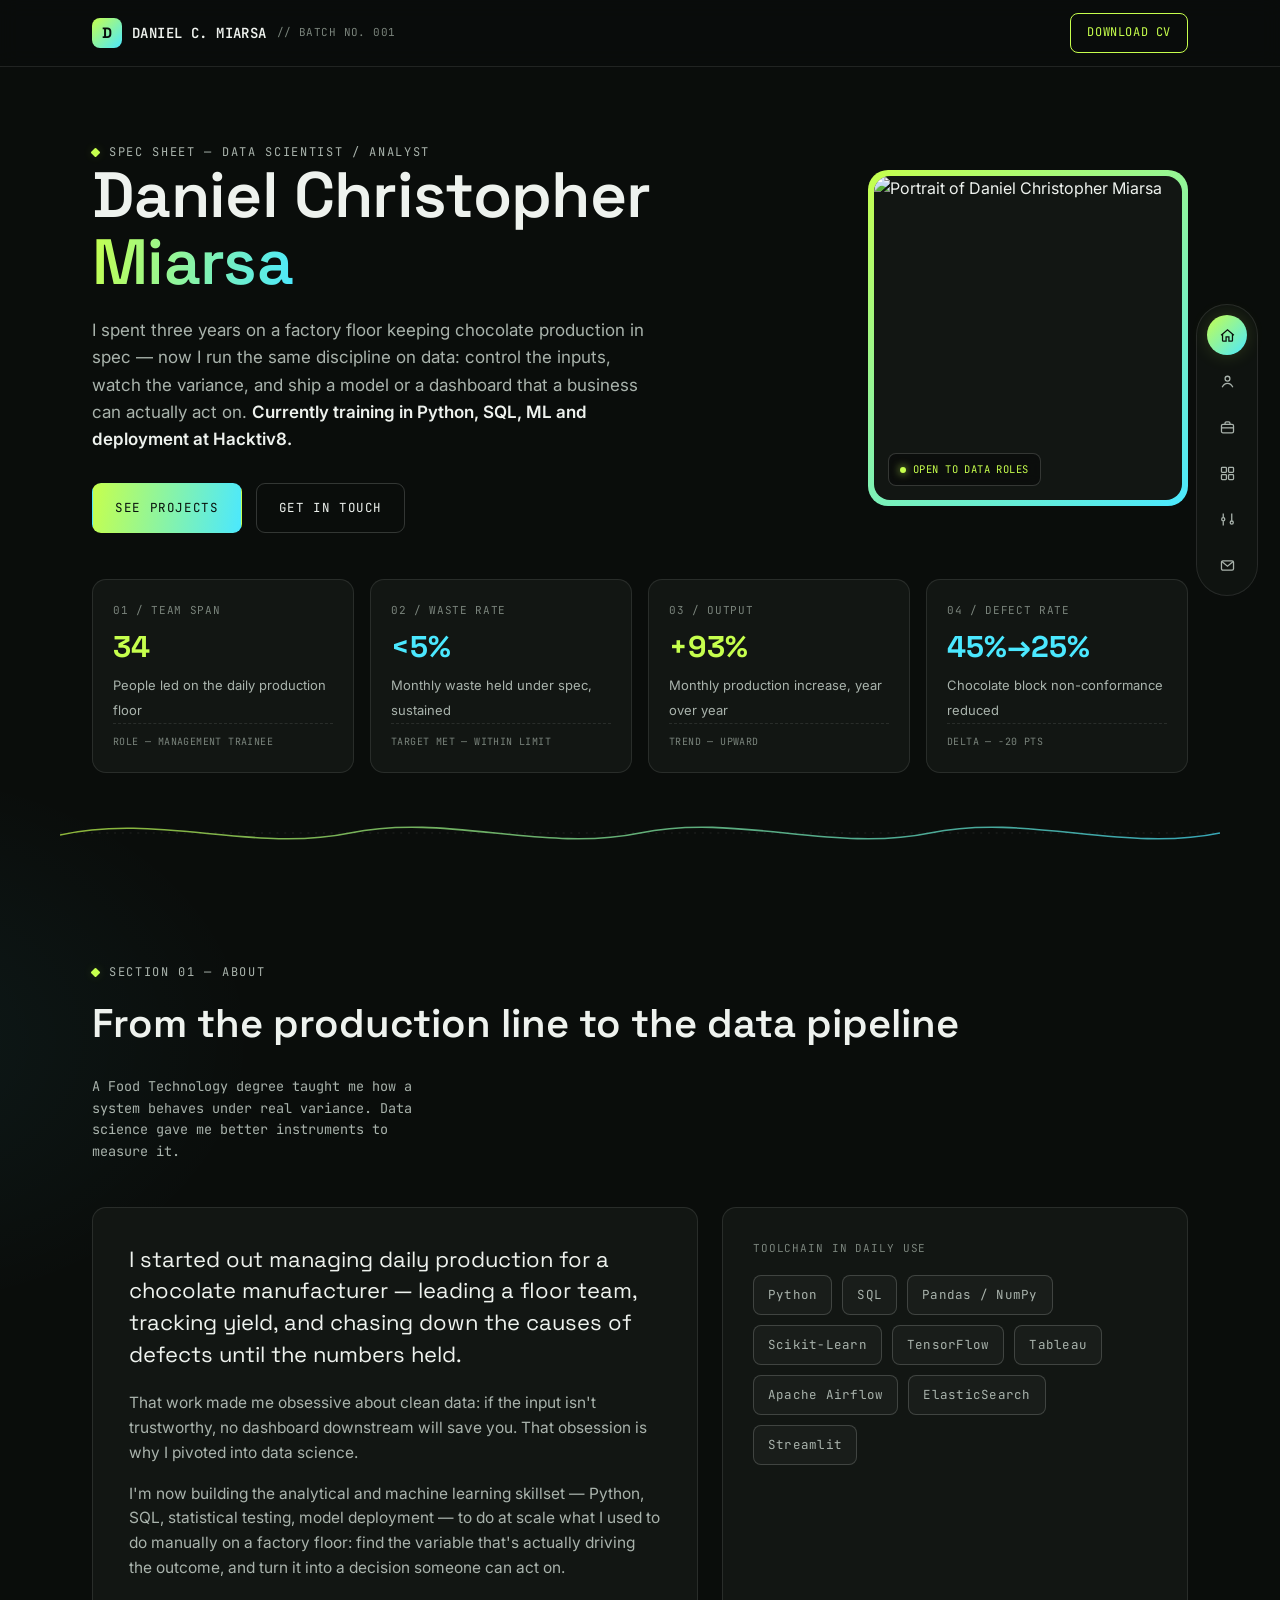
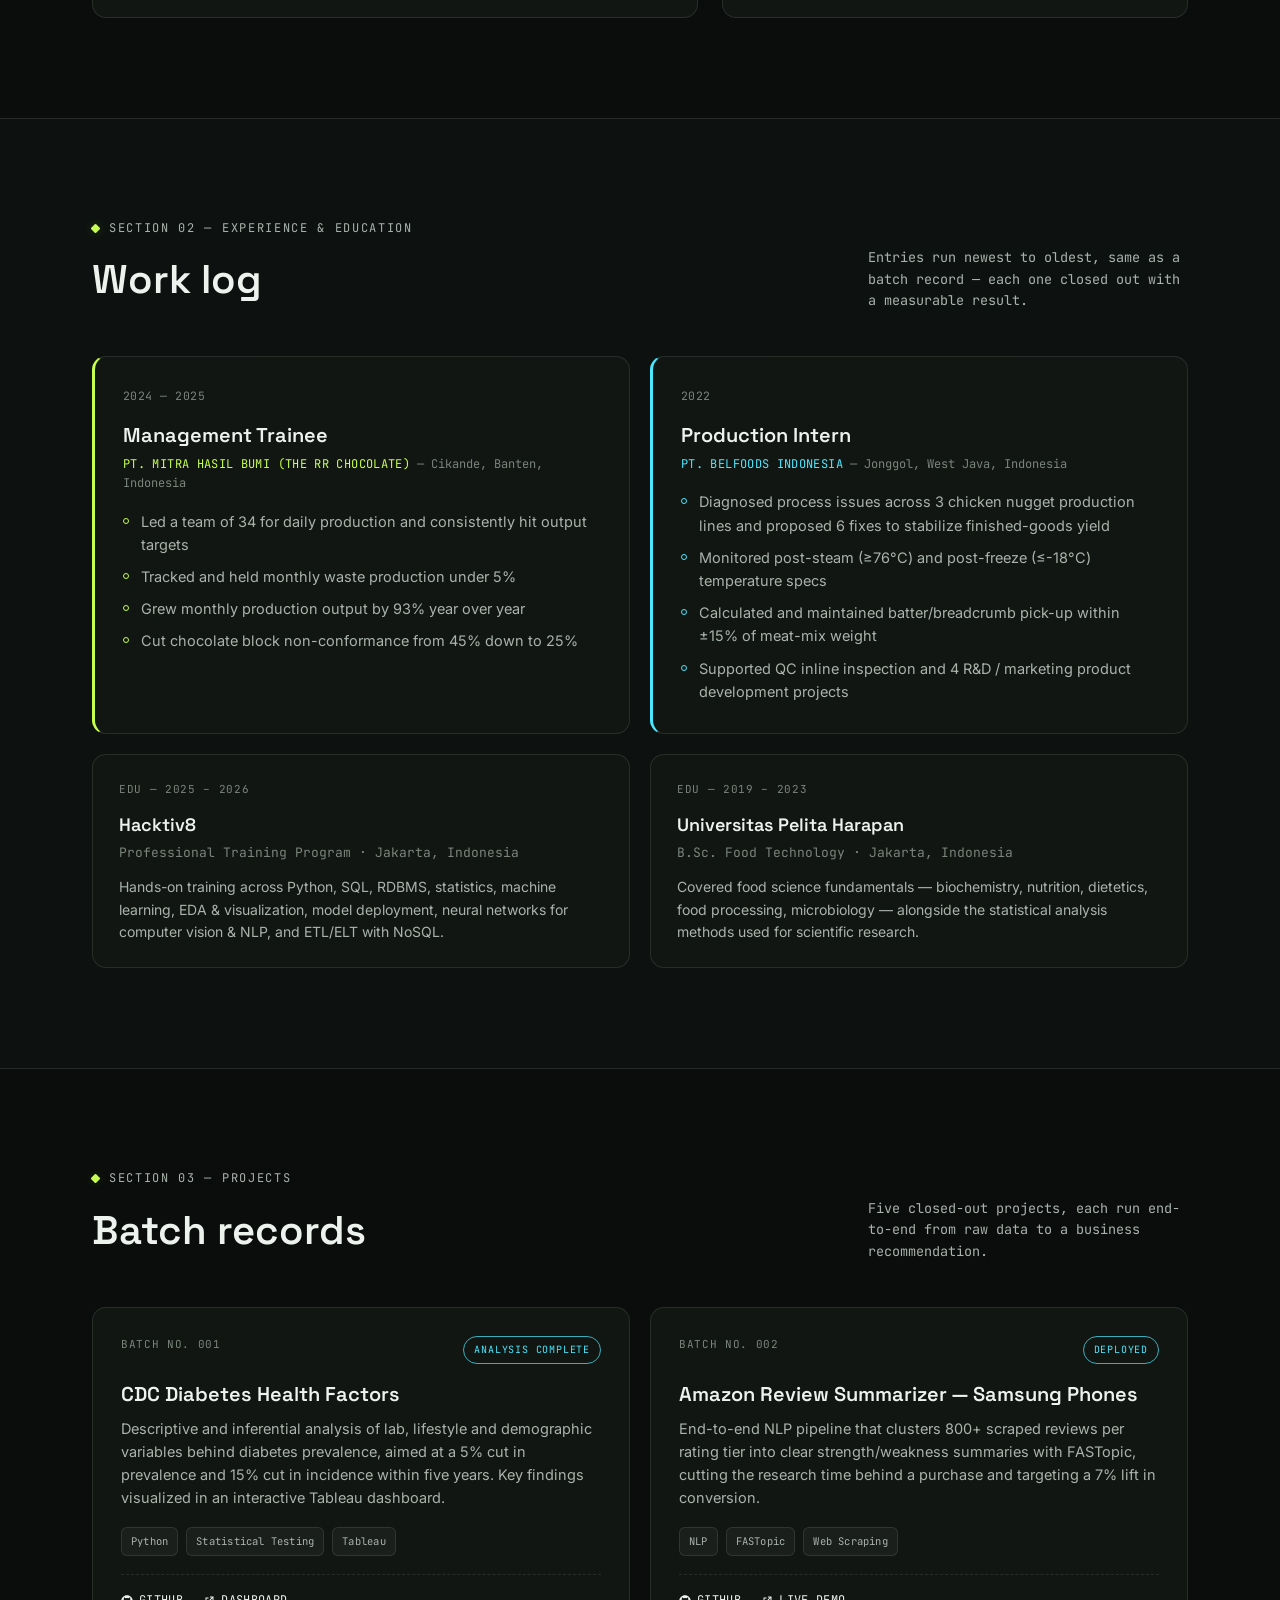
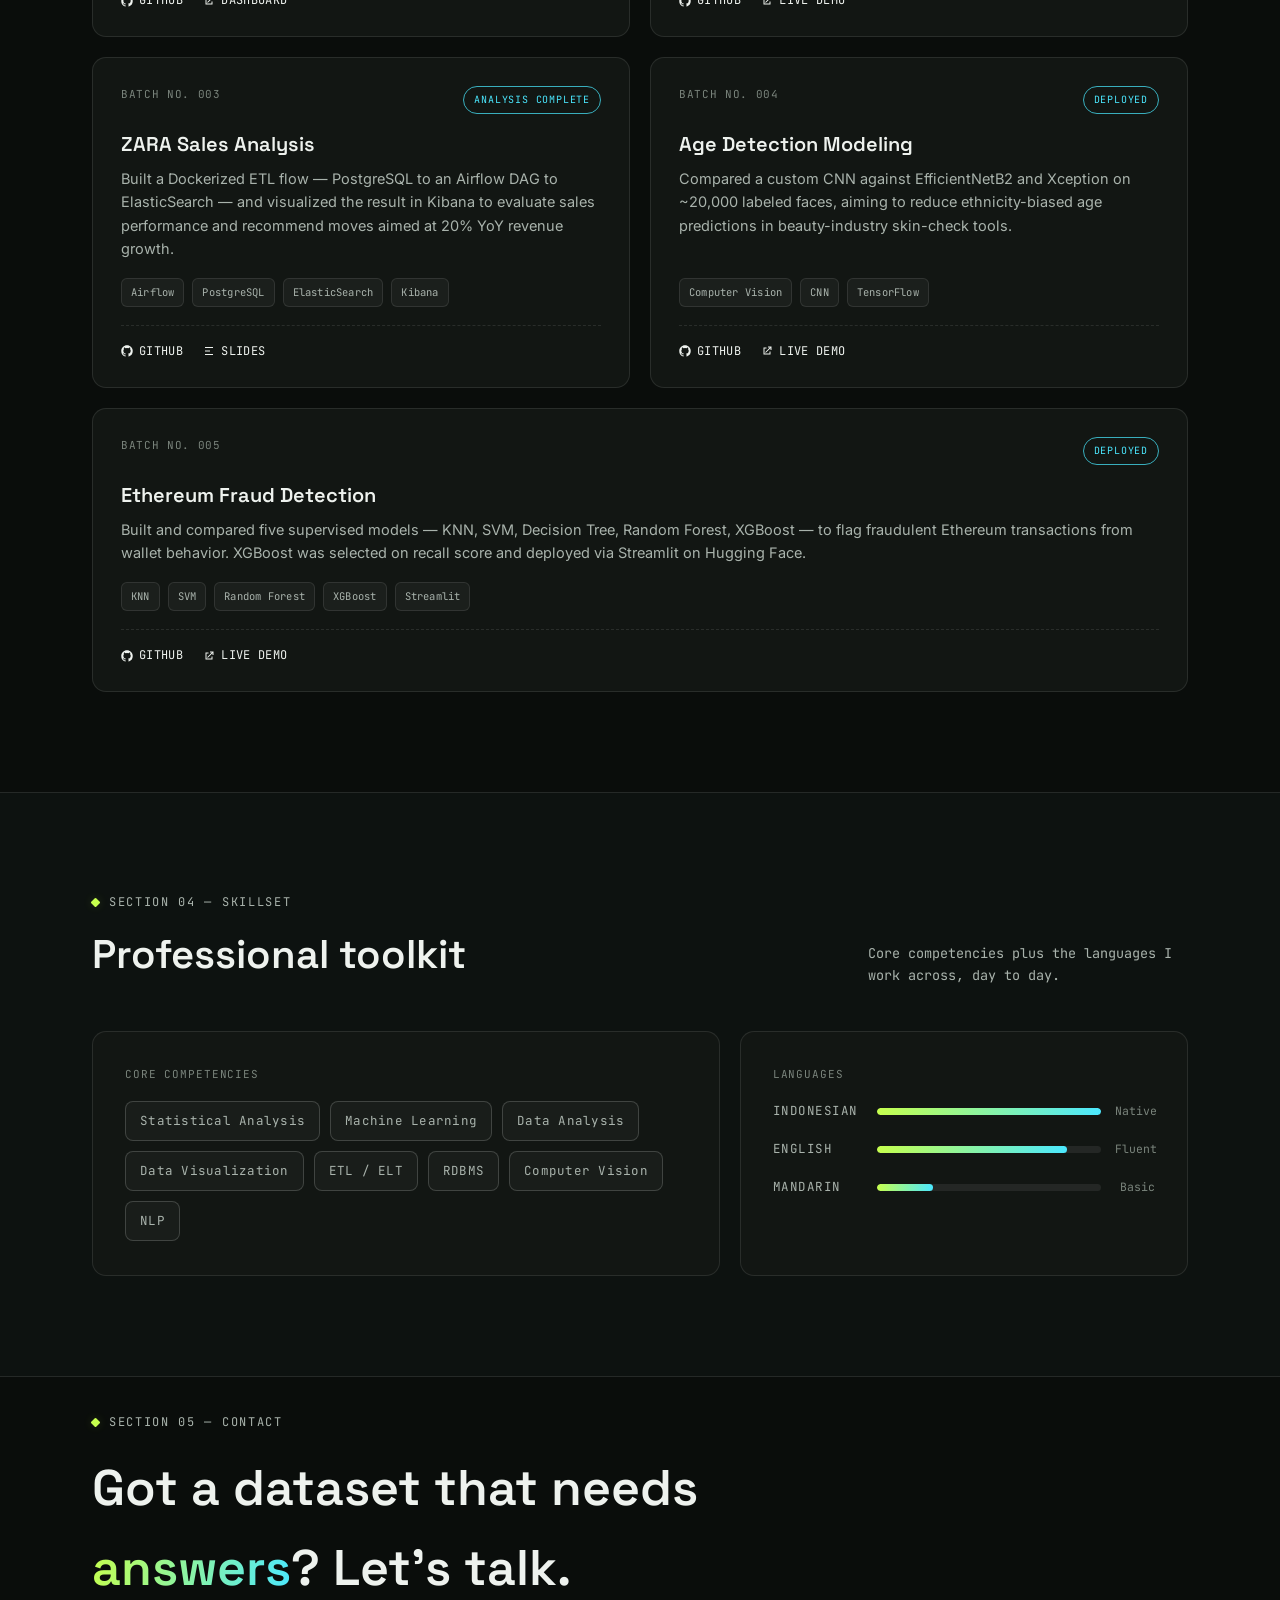
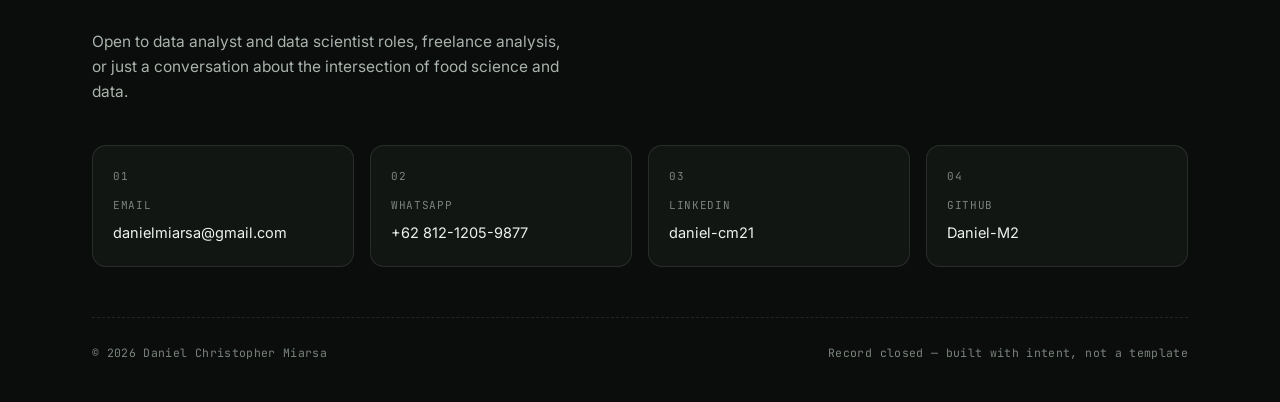
==== commit f1e319f5: "2nd" ====
--- a/index.html
+++ b/index.html
@@ -3,38 +3,66 @@
 <head>
 <meta charset="UTF-8">
 <meta name="viewport" content="width=device-width, initial-scale=1.0">
+<meta name="theme-color" content="#0a0d0b">
 <title>Daniel C. Miarsa — Data Scientist / Analyst</title>
 <meta name="description" content="Portfolio of Daniel Christopher Miarsa — data scientist and analyst with a background in food production quality control, now building models and data pipelines.">
-<link rel="icon" href="data:image/svg+xml,<svg xmlns=%22http://www.w3.org/2000/svg%22 viewBox=%220 0 100 100%22><rect width=%22100%22 height=%22100%22 rx=%2214%22 fill=%22%231e2823%22/><text x=%2250%22 y=%2266%22 font-size=%2054%22 font-family=%22monospace%22 fill=%22%23c97a1f%22 text-anchor=%22middle%22>D</text></svg>">
+<link rel="icon" href="data:image/svg+xml,<svg xmlns=%22http://www.w3.org/2000/svg%22 viewBox=%220 0 100 100%22><rect width=%22100%22 height=%22100%22 rx=%2222%22 fill=%22%230a0d0b%22/><text x=%2250%22 y=%2266%22 font-size=%2254%22 font-family=%22monospace%22 fill=%22%23c6ff4d%22 text-anchor=%22middle%22>D</text></svg>">
 <link rel="stylesheet" href="styles.css">
 </head>
 <body>
 
 <!-- ============================================================
-     TOP NAV
+     TOP BAR
      ============================================================ -->
 <header class="topbar">
   <div class="wrap">
-    <a class="brand" href="#top">DANIEL C. MIARSA <small>// BATCH NO. 001</small></a>
-    <nav class="navlinks" id="navlinks">
-      <a href="#about">About</a>
-      <a href="#experience">Experience</a>
-      <a href="#projects">Projects</a>
-      <a href="#skills">Skills</a>
-      <a href="#contact">Contact</a>
-    </nav>
+    <a class="brand" href="#top">
+      <span class="brand-mark">D</span>
+      DANIEL C. MIARSA <small>// BATCH NO. 001</small>
+    </a>
     <a class="nav-cta" href="https://a188238e-4dba-47ba-8eae-bcfe5e1c8514.filesusr.com/ugd/56e877_d1546fad252648c5af057e73b0017453.pdf" target="_blank" rel="noopener">Download CV</a>
     <button class="menu-btn" id="menuBtn" aria-label="Open menu" aria-expanded="false"><span></span></button>
   </div>
   <div class="mobile-nav" id="mobileNav">
-    <a href="#about">About</a>
-    <a href="#experience">Experience</a>
-    <a href="#projects">Projects</a>
-    <a href="#skills">Skills</a>
-    <a href="#contact">Contact</a>
-    <a href="https://a188238e-4dba-47ba-8eae-bcfe5e1c8514.filesusr.com/ugd/56e877_d1546fad252648c5af057e73b0017453.pdf" target="_blank" rel="noopener">Download CV</a>
+    <a href="#top"><svg viewBox="0 0 24 24" fill="none" stroke="currentColor" stroke-width="1.8"><path d="M3 11.5 12 4l9 7.5"/><path d="M5 10v9a1 1 0 0 0 1 1h4v-6h4v6h4a1 1 0 0 0 1-1v-9"/></svg> Home</a>
+    <a href="#about"><svg viewBox="0 0 24 24" fill="none" stroke="currentColor" stroke-width="1.8"><circle cx="12" cy="8" r="3.4"/><path d="M4.5 20c1.6-3.6 4.6-5.5 7.5-5.5s5.9 1.9 7.5 5.5"/></svg> About</a>
+    <a href="#experience"><svg viewBox="0 0 24 24" fill="none" stroke="currentColor" stroke-width="1.8"><rect x="3.5" y="7.5" width="17" height="12" rx="2"/><path d="M8.5 7.5V6a2 2 0 0 1 2-2h3a2 2 0 0 1 2 2v1.5"/><path d="M3.5 12.5h17"/></svg> Experience</a>
+    <a href="#projects"><svg viewBox="0 0 24 24" fill="none" stroke="currentColor" stroke-width="1.8"><rect x="3.5" y="3.5" width="7" height="7" rx="1.2"/><rect x="13.5" y="3.5" width="7" height="7" rx="1.2"/><rect x="3.5" y="13.5" width="7" height="7" rx="1.2"/><rect x="13.5" y="13.5" width="7" height="7" rx="1.2"/></svg> Projects</a>
+    <a href="#skills"><svg viewBox="0 0 24 24" fill="none" stroke="currentColor" stroke-width="1.8"><path d="M6 3.5v6M6 9.5a2.2 2.2 0 1 0 0 4.4 2.2 2.2 0 0 0 0-4.4Zm0 4.4v6.6M18 3.5v10.6M18 14.1a2.2 2.2 0 1 0 0 4.4 2.2 2.2 0 0 0 0-4.4Z"/></svg> Skills</a>
+    <a href="#contact"><svg viewBox="0 0 24 24" fill="none" stroke="currentColor" stroke-width="1.8"><rect x="3.5" y="5.5" width="17" height="13" rx="2"/><path d="M4 6.5l8 6.5 8-6.5"/></svg> Contact</a>
+    <a href="https://a188238e-4dba-47ba-8eae-bcfe5e1c8514.filesusr.com/ugd/56e877_d1546fad252648c5af057e73b0017453.pdf" target="_blank" rel="noopener"><svg viewBox="0 0 24 24" fill="none" stroke="currentColor" stroke-width="1.8"><path d="M12 3v12m0 0-4-4m4 4 4-4"/><path d="M4 17v2a2 2 0 0 0 2 2h12a2 2 0 0 0 2-2v-2"/></svg> Download CV</a>
   </div>
 </header>
+
+<!-- ============================================================
+     RIGHT-SIDE ICON DOCK NAV
+     ============================================================ -->
+<nav class="dock" id="dock" aria-label="Section navigation">
+  <a class="dock-item" href="#top" data-section="top">
+    <svg viewBox="0 0 24 24" fill="none" stroke="currentColor" stroke-width="1.8"><path d="M3 11.5 12 4l9 7.5"/><path d="M5 10v9a1 1 0 0 0 1 1h4v-6h4v6h4a1 1 0 0 0 1-1v-9"/></svg>
+    <span class="tip">Home</span>
+  </a>
+  <a class="dock-item" href="#about" data-section="about">
+    <svg viewBox="0 0 24 24" fill="none" stroke="currentColor" stroke-width="1.8"><circle cx="12" cy="8" r="3.4"/><path d="M4.5 20c1.6-3.6 4.6-5.5 7.5-5.5s5.9 1.9 7.5 5.5"/></svg>
+    <span class="tip">About Me</span>
+  </a>
+  <a class="dock-item" href="#experience" data-section="experience">
+    <svg viewBox="0 0 24 24" fill="none" stroke="currentColor" stroke-width="1.8"><rect x="3.5" y="7.5" width="17" height="12" rx="2"/><path d="M8.5 7.5V6a2 2 0 0 1 2-2h3a2 2 0 0 1 2 2v1.5"/><path d="M3.5 12.5h17"/></svg>
+    <span class="tip">Experience</span>
+  </a>
+  <a class="dock-item" href="#projects" data-section="projects">
+    <svg viewBox="0 0 24 24" fill="none" stroke="currentColor" stroke-width="1.8"><rect x="3.5" y="3.5" width="7" height="7" rx="1.2"/><rect x="13.5" y="3.5" width="7" height="7" rx="1.2"/><rect x="3.5" y="13.5" width="7" height="7" rx="1.2"/><rect x="13.5" y="13.5" width="7" height="7" rx="1.2"/></svg>
+    <span class="tip">Projects</span>
+  </a>
+  <a class="dock-item" href="#skills" data-section="skills">
+    <svg viewBox="0 0 24 24" fill="none" stroke="currentColor" stroke-width="1.8"><path d="M6 3.5v6M6 9.5a2.2 2.2 0 1 0 0 4.4 2.2 2.2 0 0 0 0-4.4Zm0 4.4v6.6M18 3.5v10.6M18 14.1a2.2 2.2 0 1 0 0 4.4 2.2 2.2 0 0 0 0-4.4Z"/></svg>
+    <span class="tip">Skills</span>
+  </a>
+  <a class="dock-item" href="#contact" data-section="contact">
+    <svg viewBox="0 0 24 24" fill="none" stroke="currentColor" stroke-width="1.8"><rect x="3.5" y="5.5" width="17" height="13" rx="2"/><path d="M4 6.5l8 6.5 8-6.5"/></svg>
+    <span class="tip">Contact</span>
+  </a>
+</nav>
 
 <!-- ============================================================
      HERO
@@ -43,7 +71,7 @@
   <div class="wrap hero-grid">
     <div class="reveal is-visible">
       <p class="eyebrow">Spec Sheet — Data Scientist / Analyst</p>
-      <h1 class="hero-name">Daniel Christopher <em>Miarsa</em></h1>
+      <h1 class="hero-name">Daniel Christopher <span class="accent">Miarsa</span></h1>
       <p class="hero-desc">
         I spent three years on a factory floor keeping chocolate production in spec — now I run the same discipline on data: control the inputs, watch the variance, and ship a model or a dashboard that a business can actually act on. <strong>Currently training in Python, SQL, ML and deployment at Hacktiv8.</strong>
       </p>
@@ -54,100 +82,89 @@
     </div>
 
     <div class="reveal is-visible">
-      <div class="chart-card">
-        <div class="chart-card-head">
-          <span>Process Trend — Rec. #DM-01</span>
-          <span>n = 24</span>
-        </div>
-        <svg viewBox="0 0 480 210" fill="none" xmlns="http://www.w3.org/2000/svg" aria-hidden="true">
-          <!-- UCL / LCL -->
-          <line x1="0" y1="34" x2="480" y2="34" stroke="#c97a1f" stroke-width="1.4" stroke-dasharray="5 5"/>
-          <line x1="0" y1="176" x2="480" y2="176" stroke="#c97a1f" stroke-width="1.4" stroke-dasharray="5 5"/>
-          <line x1="0" y1="105" x2="480" y2="105" stroke="#cdc6ac" stroke-width="1"/>
-          <!-- jagged "production" segment -->
-          <polyline points="0,120 20,90 40,150 60,80 80,160 100,95 120,140 140,70 160,130 180,100"
-            stroke="#8a9089" stroke-width="2" stroke-linecap="round" stroke-linejoin="round"/>
-          <!-- smooth "data" trend segment -->
-          <path d="M180,100 C 220,115 250,60 290,72 C 330,84 350,40 390,46 C 420,50 440,38 480,30"
-            stroke="#29645c" stroke-width="2.6" stroke-linecap="round"/>
-          <!-- transition marker -->
-          <circle cx="180" cy="100" r="4.5" fill="#efece0" stroke="#c97a1f" stroke-width="2"/>
-          <circle cx="480" cy="30" r="4" fill="#29645c"/>
-        </svg>
-        <div class="chart-legend">
-          <span><i class="dot line-a"></i> Production variance</span>
-          <span><i class="dot line-b"></i> Data trend</span>
-          <span><i class="dot dashed"></i> Spec limit</span>
-        </div>
-      </div>
+      <div class="photo-frame">
+        <div class="photo-inner">
+          <img src="https://static.wixstatic.com/media/56e877_e9523dcb537c493abb3ce70730d7c64f~mv2.png/v1/fill/w_600,h_630,al_c,q_90/PP%20LinkedIn.png" alt="Portrait of Daniel Christopher Miarsa" loading="eager">
+          <div class="photo-tag"><span class="ping"></span> Open to Data Roles</div>
+        </div>
+      </div>
+    </div>
+  </div>
+
+  <div class="wrap readouts">
+    <div class="readout reveal">
+      <span class="field-no">01 / TEAM SPAN</span>
+      <span class="value">34</span>
+      <span class="label">People led on the daily production floor</span>
+      <span class="spec">ROLE — MANAGEMENT TRAINEE</span>
+    </div>
+    <div class="readout reveal">
+      <span class="field-no">02 / WASTE RATE</span>
+      <span class="value cyan">&lt;5%</span>
+      <span class="label">Monthly waste held under spec, sustained</span>
+      <span class="spec">TARGET MET — WITHIN LIMIT</span>
+    </div>
+    <div class="readout reveal">
+      <span class="field-no">03 / OUTPUT</span>
+      <span class="value">+93%</span>
+      <span class="label">Monthly production increase, year over year</span>
+      <span class="spec">TREND — UPWARD</span>
+    </div>
+    <div class="readout reveal">
+      <span class="field-no">04 / DEFECT RATE</span>
+      <span class="value cyan">45%→25%</span>
+      <span class="label">Chocolate block non-conformance reduced</span>
+      <span class="spec">DELTA — -20 PTS</span>
     </div>
   </div>
 </section>
 
-<!-- readouts -->
-<section style="padding-top:0; padding-bottom:0;">
-  <div class="wrap" style="padding-top:0;">
-    <div class="readouts reveal">
-      <div class="readout">
-        <span class="field-no">01 / TEAM SPAN</span>
-        <span class="value">34</span>
-        <span class="label">People led on the daily production floor</span>
-        <span class="spec">ROLE — MANAGEMENT TRAINEE</span>
-      </div>
-      <div class="readout">
-        <span class="field-no">02 / WASTE RATE</span>
-        <span class="value amber">&lt;5%</span>
-        <span class="label">Monthly waste held under spec, sustained</span>
-        <span class="spec">TARGET MET — WITHIN LIMIT</span>
-      </div>
-      <div class="readout">
-        <span class="field-no">03 / OUTPUT</span>
-        <span class="value">+93%</span>
-        <span class="label">Monthly production increase, year over year</span>
-        <span class="spec">TREND — UPWARD</span>
-      </div>
-      <div class="readout">
-        <span class="field-no">04 / DEFECT RATE</span>
-        <span class="value amber">45%→25%</span>
-        <span class="label">Chocolate block non-conformance reduced</span>
-        <span class="spec">DELTA — -20 PTS</span>
-      </div>
-    </div>
-  </div>
-</section>
-
 <div class="wrap chart-divider reveal">
-  <svg viewBox="0 0 1200 56" preserveAspectRatio="none" aria-hidden="true">
-    <line x1="0" y1="28" x2="1200" y2="28" stroke="#cdc6ac" stroke-width="1" stroke-dasharray="2 6"/>
-    <path d="M0,30 C 100,10 200,46 300,28 C 400,10 500,46 600,28 C 700,10 800,46 900,28 C 1000,10 1100,46 1200,28"
-      stroke="#c97a1f" stroke-width="1.4" fill="none" opacity="0.55"/>
+  <svg viewBox="0 0 1200 60" preserveAspectRatio="none" aria-hidden="true">
+    <line x1="0" y1="30" x2="1200" y2="30" stroke="rgba(238,242,238,0.10)" stroke-width="1" stroke-dasharray="2 6"/>
+    <path d="M0,32 C 100,10 200,50 300,30 C 400,10 500,50 600,30 C 700,10 800,50 900,30 C 1000,10 1100,50 1200,30"
+      stroke="url(#gradA)" stroke-width="1.6" fill="none" opacity="0.7"/>
+    <defs>
+      <linearGradient id="gradA" x1="0" y1="0" x2="1" y2="0">
+        <stop offset="0" stop-color="#c6ff4d"/>
+        <stop offset="1" stop-color="#4be8ff"/>
+      </linearGradient>
+    </defs>
   </svg>
 </div>
 
 <!-- ============================================================
      ABOUT
      ============================================================ -->
-<section class="about" id="about">
-  <div class="wrap about-grid">
-    <div class="about-text reveal">
-      <p class="eyebrow">Section 01 — About</p>
-      <h2 class="section-title" style="margin-bottom:22px;">From the production line to the data pipeline</h2>
-      <p class="lede">A Food Technology degree taught me how a system behaves under real-world variance. Data science gave me a better set of instruments to measure it.</p>
-      <p>I started out managing daily production for a chocolate manufacturer — leading a floor team, tracking yield, and chasing down the causes of defects until the numbers held. That work made me obsessive about clean data: if the input isn't trustworthy, no dashboard downstream will save you.</p>
-      <p>That obsession is why I pivoted into data science. I'm now building the analytical and machine learning skillset — Python, SQL, statistical testing, model deployment — to do at scale what I used to do manually on a factory floor: find the variable that's actually driving the outcome, and turn it into a decision someone can act on.</p>
-    </div>
-    <div class="reveal">
-      <span class="skills-col-title">Toolchain in daily use</span>
-      <div class="tag-cloud">
-        <span class="tag">Python</span>
-        <span class="tag">SQL</span>
-        <span class="tag">Pandas / NumPy</span>
-        <span class="tag">Scikit-Learn</span>
-        <span class="tag">TensorFlow</span>
-        <span class="tag">Tableau</span>
-        <span class="tag">Apache Airflow</span>
-        <span class="tag">ElasticSearch</span>
-        <span class="tag">Streamlit</span>
+<section id="about">
+  <div class="wrap">
+    <div class="section-head reveal">
+      <div>
+        <p class="eyebrow">Section 01 — About</p>
+        <h2 class="section-title">From the production line to the data pipeline</h2>
+      </div>
+      <p class="section-note">A Food Technology degree taught me how a system behaves under real variance. Data science gave me better instruments to measure it.</p>
+    </div>
+
+    <div class="about-grid">
+      <div class="card-base about-card reveal">
+        <p class="lede">I started out managing daily production for a chocolate manufacturer — leading a floor team, tracking yield, and chasing down the causes of defects until the numbers held.</p>
+        <p>That work made me obsessive about clean data: if the input isn't trustworthy, no dashboard downstream will save you. That obsession is why I pivoted into data science.</p>
+        <p>I'm now building the analytical and machine learning skillset — Python, SQL, statistical testing, model deployment — to do at scale what I used to do manually on a factory floor: find the variable that's actually driving the outcome, and turn it into a decision someone can act on.</p>
+      </div>
+      <div class="card-base tool-card reveal">
+        <span class="skills-col-title">Toolchain in daily use</span>
+        <div class="tag-cloud">
+          <span class="tag">Python</span>
+          <span class="tag">SQL</span>
+          <span class="tag">Pandas / NumPy</span>
+          <span class="tag">Scikit-Learn</span>
+          <span class="tag">TensorFlow</span>
+          <span class="tag">Tableau</span>
+          <span class="tag">Apache Airflow</span>
+          <span class="tag">ElasticSearch</span>
+          <span class="tag">Streamlit</span>
+        </div>
       </div>
     </div>
   </div>
@@ -156,7 +173,7 @@
 <!-- ============================================================
      EXPERIENCE
      ============================================================ -->
-<section id="experience">
+<section id="experience" class="bg-alt">
   <div class="wrap">
     <div class="section-head reveal">
       <div>
@@ -166,46 +183,40 @@
       <p class="section-note">Entries run newest to oldest, same as a batch record — each one closed out with a measurable result.</p>
     </div>
 
-    <div class="log">
-      <div class="log-entry reveal">
-        <div class="log-date">2024 — 2025</div>
-        <div class="log-rule"></div>
-        <div>
-          <h3 class="log-role">Management Trainee</h3>
-          <p class="log-org">PT. Mitra Hasil Bumi (The RR Chocolate) <span>— Cikande, Banten, Indonesia</span></p>
-          <ul class="log-bullets">
-            <li>Led a team of 34 for daily production and consistently hit output targets</li>
-            <li>Tracked and held monthly waste production under 5%</li>
-            <li>Grew monthly production output by 93% year over year</li>
-            <li>Cut chocolate block non-conformance from 45% down to 25%</li>
-          </ul>
-        </div>
-      </div>
-
-      <div class="log-entry reveal">
-        <div class="log-date">2022</div>
-        <div class="log-rule"></div>
-        <div>
-          <h3 class="log-role">Production Intern</h3>
-          <p class="log-org">PT. Belfoods Indonesia <span>— Jonggol, West Java, Indonesia</span></p>
-          <ul class="log-bullets">
-            <li>Diagnosed process issues across 3 chicken nugget production lines and proposed 6 fixes to stabilize finished-goods yield</li>
-            <li>Monitored post-steam (≥76°C) and post-freeze (≤-18°C) temperature specs</li>
-            <li>Calculated and maintained batter/breadcrumb pick-up within ±15% of meat-mix weight</li>
-            <li>Supported QC inline inspection and 4 R&amp;D / marketing product development projects</li>
-          </ul>
-        </div>
-      </div>
+    <div class="exp-grid">
+      <article class="card-base exp-card reveal">
+        <div class="exp-date">2024 — 2025</div>
+        <h3 class="exp-role">Management Trainee</h3>
+        <p class="exp-org">PT. Mitra Hasil Bumi (The RR Chocolate) <span>— Cikande, Banten, Indonesia</span></p>
+        <ul class="exp-bullets">
+          <li>Led a team of 34 for daily production and consistently hit output targets</li>
+          <li>Tracked and held monthly waste production under 5%</li>
+          <li>Grew monthly production output by 93% year over year</li>
+          <li>Cut chocolate block non-conformance from 45% down to 25%</li>
+        </ul>
+      </article>
+
+      <article class="card-base exp-card cyan reveal">
+        <div class="exp-date">2022</div>
+        <h3 class="exp-role">Production Intern</h3>
+        <p class="exp-org">PT. Belfoods Indonesia <span>— Jonggol, West Java, Indonesia</span></p>
+        <ul class="exp-bullets">
+          <li>Diagnosed process issues across 3 chicken nugget production lines and proposed 6 fixes to stabilize finished-goods yield</li>
+          <li>Monitored post-steam (≥76°C) and post-freeze (≤-18°C) temperature specs</li>
+          <li>Calculated and maintained batter/breadcrumb pick-up within ±15% of meat-mix weight</li>
+          <li>Supported QC inline inspection and 4 R&amp;D / marketing product development projects</li>
+        </ul>
+      </article>
     </div>
 
     <div class="edu-grid">
-      <div class="edu-card reveal">
+      <div class="card-base edu-card reveal">
         <span class="field-no">EDU — 2025 – 2026</span>
         <h4>Hacktiv8</h4>
         <p class="edu-org">Professional Training Program · Jakarta, Indonesia</p>
         <p class="edu-desc">Hands-on training across Python, SQL, RDBMS, statistics, machine learning, EDA &amp; visualization, model deployment, neural networks for computer vision &amp; NLP, and ETL/ELT with NoSQL.</p>
       </div>
-      <div class="edu-card reveal">
+      <div class="card-base edu-card reveal">
         <span class="field-no">EDU — 2019 – 2023</span>
         <h4>Universitas Pelita Harapan</h4>
         <p class="edu-org">B.Sc. Food Technology · Jakarta, Indonesia</p>
@@ -214,14 +225,6 @@
     </div>
   </div>
 </section>
-
-<div class="wrap chart-divider reveal">
-  <svg viewBox="0 0 1200 56" preserveAspectRatio="none" aria-hidden="true">
-    <line x1="0" y1="28" x2="1200" y2="28" stroke="#cdc6ac" stroke-width="1" stroke-dasharray="2 6"/>
-    <path d="M0,26 C 100,44 200,8 300,28 C 400,48 500,8 600,28 C 700,48 800,8 900,28 C 1000,48 1100,8 1200,26"
-      stroke="#29645c" stroke-width="1.4" fill="none" opacity="0.5"/>
-  </svg>
-</div>
 
 <!-- ============================================================
      PROJECTS
@@ -238,7 +241,7 @@
 
     <div class="projects-grid">
 
-      <article class="proj-card reveal">
+      <article class="card-base proj-card reveal">
         <div class="proj-top">
           <span class="field-no">BATCH NO. 001</span>
           <span class="proj-stamp">Analysis Complete</span>
@@ -258,7 +261,7 @@
         </div>
       </article>
 
-      <article class="proj-card reveal">
+      <article class="card-base proj-card reveal">
         <div class="proj-top">
           <span class="field-no">BATCH NO. 002</span>
           <span class="proj-stamp">Deployed</span>
@@ -278,7 +281,7 @@
         </div>
       </article>
 
-      <article class="proj-card reveal">
+      <article class="card-base proj-card reveal">
         <div class="proj-top">
           <span class="field-no">BATCH NO. 003</span>
           <span class="proj-stamp">Analysis Complete</span>
@@ -298,7 +301,7 @@
         </div>
       </article>
 
-      <article class="proj-card reveal">
+      <article class="card-base proj-card reveal">
         <div class="proj-top">
           <span class="field-no">BATCH NO. 004</span>
           <span class="proj-stamp">Deployed</span>
@@ -318,7 +321,7 @@
         </div>
       </article>
 
-      <article class="proj-card reveal" style="grid-column: span 2;">
+      <article class="card-base proj-card reveal" style="grid-column: span 2;">
         <div class="proj-top">
           <span class="field-no">BATCH NO. 005</span>
           <span class="proj-stamp">Deployed</span>
@@ -345,36 +348,48 @@
 <!-- ============================================================
      SKILLS
      ============================================================ -->
-<section id="skills" style="background:var(--paper-2); border-top:1px solid var(--line); border-bottom:1px solid var(--line);">
-  <div class="wrap skills-grid">
-    <div class="reveal">
-      <p class="eyebrow">Section 04 — Skillset</p>
-      <h2 class="section-title" style="margin-bottom:26px;">Professional toolkit</h2>
-      <div class="tag-cloud">
-        <span class="tag">Statistical Analysis</span>
-        <span class="tag">Machine Learning</span>
-        <span class="tag">Data Analysis</span>
-        <span class="tag">Data Visualization</span>
-        <span class="tag">ETL / ELT</span>
-        <span class="tag">RDBMS</span>
-        <span class="tag">Computer Vision</span>
-        <span class="tag">NLP</span>
-      </div>
-    </div>
-    <div class="reveal">
-      <span class="skills-col-title">Languages</span>
-      <div class="lang-list">
-        <div class="lang-row">
-          <span class="lang-name">Indonesian</span>
-          <div class="gauge"><i style="width:100%"></i></div>
-        </div>
-        <div class="lang-row">
-          <span class="lang-name">English</span>
-          <div class="gauge"><i style="width:85%"></i></div>
-        </div>
-        <div class="lang-row">
-          <span class="lang-name">Mandarin</span>
-          <div class="gauge"><i style="width:25%; background:var(--amber);"></i></div>
+<section id="skills" class="bg-alt">
+  <div class="wrap">
+    <div class="section-head reveal">
+      <div>
+        <p class="eyebrow">Section 04 — Skillset</p>
+        <h2 class="section-title">Professional toolkit</h2>
+      </div>
+      <p class="section-note">Core competencies plus the languages I work across, day to day.</p>
+    </div>
+
+    <div class="skills-grid">
+      <div class="card-base skills-card reveal">
+        <span class="skills-col-title">Core competencies</span>
+        <div class="tag-cloud">
+          <span class="tag">Statistical Analysis</span>
+          <span class="tag">Machine Learning</span>
+          <span class="tag">Data Analysis</span>
+          <span class="tag">Data Visualization</span>
+          <span class="tag">ETL / ELT</span>
+          <span class="tag">RDBMS</span>
+          <span class="tag">Computer Vision</span>
+          <span class="tag">NLP</span>
+        </div>
+      </div>
+      <div class="card-base skills-card reveal">
+        <span class="skills-col-title">Languages</span>
+        <div class="lang-list">
+          <div class="lang-row">
+            <span class="lang-name">Indonesian</span>
+            <div class="gauge"><i style="width:100%"></i></div>
+            <span class="lang-pct">Native</span>
+          </div>
+          <div class="lang-row">
+            <span class="lang-name">English</span>
+            <div class="gauge"><i style="width:85%"></i></div>
+            <span class="lang-pct">Fluent</span>
+          </div>
+          <div class="lang-row">
+            <span class="lang-name">Mandarin</span>
+            <div class="gauge"><i style="width:25%"></i></div>
+            <span class="lang-pct">Basic</span>
+          </div>
         </div>
       </div>
     </div>
@@ -384,29 +399,29 @@
 <!-- ============================================================
      CONTACT
      ============================================================ -->
-<footer class="contact" id="contact">
-  <div class="wrap" style="padding:76px 32px 40px;">
+<footer id="contact">
+  <div class="wrap" style="padding:36px 32px 40px;">
     <p class="eyebrow">Section 05 — Contact</p>
-    <h2 class="contact-title">Got a dataset that needs <em>answers</em>? Let's talk.</h2>
+    <h2 class="contact-title">Got a dataset that needs <span class="accent">answers</span>? Let's talk.</h2>
     <p class="contact-sub">Open to data analyst and data scientist roles, freelance analysis, or just a conversation about the intersection of food science and data.</p>
 
     <div class="contact-grid">
-      <a class="contact-item" href="mailto:danielmiarsa@gmail.com">
+      <a class="card-base contact-item" href="mailto:danielmiarsa@gmail.com">
         <span class="field-no">01</span>
         <div class="c-label">Email</div>
         <div class="c-value">danielmiarsa@gmail.com</div>
       </a>
-      <a class="contact-item" href="https://wa.me/6281212059877" target="_blank" rel="noopener">
+      <a class="card-base contact-item" href="https://wa.me/6281212059877" target="_blank" rel="noopener">
         <span class="field-no">02</span>
         <div class="c-label">WhatsApp</div>
         <div class="c-value">+62 812-1205-9877</div>
       </a>
-      <a class="contact-item" href="https://www.linkedin.com/in/daniel-cm21/" target="_blank" rel="noopener">
+      <a class="card-base contact-item" href="https://www.linkedin.com/in/daniel-cm21/" target="_blank" rel="noopener">
         <span class="field-no">03</span>
         <div class="c-label">LinkedIn</div>
         <div class="c-value">daniel-cm21</div>
       </a>
-      <a class="contact-item" href="https://github.com/Daniel-M2" target="_blank" rel="noopener">
+      <a class="card-base contact-item" href="https://github.com/Daniel-M2" target="_blank" rel="noopener">
         <span class="field-no">04</span>
         <div class="c-label">GitHub</div>
         <div class="c-value">Daniel-M2</div>
--- a/styles.css
+++ b/styles.css
@@ -1,33 +1,39 @@
 /* ============================================================
-   Daniel C. Miarsa — Portfolio
-   Design concept: "Batch Record" — a QC/lab-notebook system
-   translated into a data-science portfolio. Grounded in the
-   author's real path: production quality control -> data science.
-   ============================================================ */
-
-@import url('https://fonts.googleapis.com/css2?family=Fraunces:opsz,wght@9..144,400;9..144,500;9..144,600;9..144,700&family=JetBrains+Mono:wght@400;500;600;700&family=Inter:wght@400;500;600&display=swap');
+   Daniel C. Miarsa — Portfolio v2
+   Dark / near-black base, lime + cyan dual accent.
+   Card-based sections. Right-side icon dock navigation.
+   Signature thread kept from v1: batch/spec-record framing,
+   now expressed in a dark, high-contrast, modern language.
+   ============================================================ */
+
+@import url('https://fonts.googleapis.com/css2?family=Space+Grotesk:wght@400;500;600;700&family=JetBrains+Mono:wght@400;500;600;700&family=Inter:wght@400;500;600&display=swap');
 
 :root{
-  --paper:      #efece0;
-  --paper-2:    #e7e3d3;
-  --card:       #faf9f2;
-  --line:       #cdc6ac;
-  --line-soft:  #ddd7c1;
-  --ink:        #1e2823;
-  --ink-soft:   #55625a;
-  --ink-faint:  #8a9089;
-  --amber:      #c97a1f;
-  --amber-deep: #8f530c;
-  --amber-soft: #eddcb8;
-  --teal:       #29645c;
-  --teal-soft:  #d9e6df;
-  --red:        #ac4436;
-
-  --serif: 'Fraunces', Georgia, serif;
+  --bg:          #0a0d0b;
+  --bg-alt:      #0d1210;
+  --card:        #121613;
+  --card-hover:  #161c18;
+  --border:      rgba(238,242,238,0.10);
+  --border-strong: rgba(238,242,238,0.18);
+
+  --text:        #eef2ee;
+  --text-soft:   #a9b3ac;
+  --text-faint:  #7a847c;
+
+  --lime:        #c6ff4d;
+  --lime-dim:    #93c93a;
+  --cyan:        #4be8ff;
+  --cyan-dim:    #39aebd;
+
+  --glow-lime:   rgba(198,255,77,0.16);
+  --glow-cyan:   rgba(75,232,255,0.14);
+
+  --serif: 'Space Grotesk', 'Inter', sans-serif; /* display face */
   --mono:  'JetBrains Mono', 'Courier New', monospace;
   --sans:  'Inter', -apple-system, BlinkMacSystemFont, sans-serif;
 
-  --maxw: 1120px;
+  --maxw: 1160px;
+  --radius: 14px;
 }
 
 *, *::before, *::after{ box-sizing: border-box; }
@@ -40,9 +46,10 @@
 body{
   margin:0;
   background:
-    linear-gradient(var(--paper-2) 1px, transparent 1px) 0 0/100% 34px,
-    var(--paper);
-  color: var(--ink);
+    radial-gradient(ellipse 900px 500px at 85% -10%, rgba(198,255,77,0.07), transparent 60%),
+    radial-gradient(ellipse 700px 500px at -10% 20%, rgba(75,232,255,0.06), transparent 55%),
+    var(--bg);
+  color: var(--text);
   font-family: var(--sans);
   font-size: 16px;
   line-height: 1.6;
@@ -54,7 +61,7 @@
 ul{ margin:0; padding:0; list-style:none; }
 h1,h2,h3,h4{ margin:0; font-family: var(--serif); font-weight:600; }
 p{ margin:0; }
-button{ font-family:inherit; cursor:pointer; }
+button{ font-family:inherit; cursor:pointer; background:none; border:none; color:inherit; }
 
 .wrap{
   max-width: var(--maxw);
@@ -62,13 +69,12 @@
   padding: 0 32px;
 }
 
-::selection{ background: var(--amber-soft); color: var(--ink); }
-
-/* ---------- focus ---------- */
+::selection{ background: var(--glow-lime); color: var(--text); }
+
 a:focus-visible, button:focus-visible{
-  outline: 2px solid var(--teal);
+  outline: 2px solid var(--cyan);
   outline-offset: 3px;
-  border-radius: 2px;
+  border-radius: 3px;
 }
 
 /* ---------- eyebrow / mono labels ---------- */
@@ -77,7 +83,7 @@
   font-size: 12px;
   letter-spacing: 0.14em;
   text-transform: uppercase;
-  color: var(--ink-soft);
+  color: var(--text-soft);
   display:flex;
   align-items:center;
   gap:10px;
@@ -85,380 +91,459 @@
 .eyebrow::before{
   content:"";
   width:7px; height:7px;
-  background: var(--amber);
+  background: var(--lime);
   border-radius:1px;
   transform: rotate(45deg);
   flex-shrink:0;
+  box-shadow: 0 0 10px var(--glow-lime);
 }
 
 .field-no{
   font-family: var(--mono);
   font-size:11px;
-  color: var(--ink-faint);
+  color: var(--text-faint);
   letter-spacing: .06em;
 }
 
-/* ============================================================
-   TOP BAR / NAV
+/* generic card shell used across sections */
+.card-base{
+  background: var(--card);
+  border: 1px solid var(--border);
+  border-radius: var(--radius);
+}
+
+/* ============================================================
+   TOP BAR
    ============================================================ */
 .topbar{
   position: sticky;
   top:0;
-  z-index: 50;
-  background: rgba(239,236,224,0.92);
-  backdrop-filter: blur(6px);
-  border-bottom: 1px solid var(--line);
+  z-index: 60;
+  background: rgba(10,13,11,0.82);
+  backdrop-filter: blur(10px);
+  border-bottom: 1px solid var(--border);
 }
 .topbar .wrap{
   display:flex;
   align-items:center;
   justify-content:space-between;
-  height:64px;
+  height:66px;
 }
 .brand{
+  display:flex;
+  align-items:center;
+  gap:10px;
   font-family: var(--mono);
   font-weight:600;
   font-size:14px;
-  letter-spacing:.04em;
-  display:flex;
-  align-items:baseline;
-  gap:8px;
+  letter-spacing:.03em;
   white-space:nowrap;
   overflow:hidden;
 }
-.brand small{
-  font-weight:400;
-  color: var(--ink-faint);
-  font-size:11px;
-}
-.navlinks{
-  display:flex;
-  gap:28px;
-  font-family: var(--mono);
-  font-size:12.5px;
-  letter-spacing:.05em;
-  text-transform: uppercase;
-}
-.navlinks a{
-  position:relative;
-  padding:4px 0;
-  color: var(--ink-soft);
-  transition: color .15s ease;
-}
-.navlinks a:hover, .navlinks a.active{ color: var(--ink); }
-.navlinks a.active::after{
-  content:"";
-  position:absolute;
-  left:0; right:0; bottom:-2px;
-  height:2px;
-  background: var(--amber);
-}
+.brand-mark{
+  width:30px; height:30px;
+  border-radius:8px;
+  background: linear-gradient(135deg, var(--lime), var(--cyan));
+  color:#08110c;
+  display:flex; align-items:center; justify-content:center;
+  font-family: var(--serif);
+  font-weight:700;
+  font-size:15px;
+  flex-shrink:0;
+}
+.brand small{ color: var(--text-faint); font-weight:400; font-size:11px; }
+
 .nav-cta{
   font-family: var(--mono);
   font-size:12px;
   letter-spacing:.05em;
   text-transform:uppercase;
-  border:1px solid var(--ink);
-  padding:8px 14px;
-  border-radius:2px;
-  transition: background .15s ease, color .15s ease;
+  border:1px solid var(--lime);
+  color: var(--lime);
+  padding:9px 16px;
+  border-radius:8px;
+  transition: background .15s ease, color .15s ease, box-shadow .15s ease;
   white-space:nowrap;
 }
-.nav-cta:hover{ background: var(--ink); color: var(--paper); }
+.nav-cta:hover{ background: var(--lime); color:#08110c; box-shadow: 0 0 24px var(--glow-lime); }
+
 .menu-btn{
   display:none;
-  background:none; border:1px solid var(--ink); border-radius:2px;
-  width:38px; height:34px;
+  background:none; border:1px solid var(--border-strong); border-radius:8px;
+  width:38px; height:36px;
   align-items:center; justify-content:center;
 }
 .menu-btn span, .menu-btn span::before, .menu-btn span::after{
-  content:""; display:block; width:16px; height:2px; background:var(--ink);
-  position:relative; transition: transform .2s ease, opacity .2s ease;
+  content:""; display:block; width:16px; height:2px; background:var(--text);
+  position:relative;
 }
 .menu-btn span::before{ position:absolute; top:-5px; }
 .menu-btn span::after{ position:absolute; top:5px; }
 
+/* mobile nav drawer */
+.mobile-nav{
+  display:none;
+  flex-direction:column;
+  background: var(--bg-alt);
+  border-bottom:1px solid var(--border);
+  padding: 8px 20px 20px;
+}
+.mobile-nav.open{ display:flex; }
+.mobile-nav a{
+  font-family: var(--mono);
+  font-size:13px;
+  text-transform:uppercase;
+  letter-spacing:.05em;
+  padding:13px 0;
+  border-bottom:1px solid var(--border);
+  color: var(--text-soft);
+  display:flex; align-items:center; gap:10px;
+}
+.mobile-nav a:last-child{ border-bottom:0; }
+.mobile-nav svg{ width:16px; height:16px; flex-shrink:0; }
+
+/* ============================================================
+   RIGHT-SIDE ICON DOCK NAV (desktop)
+   ============================================================ */
+.dock{
+  position: fixed;
+  right: 22px;
+  top: 50%;
+  transform: translateY(-50%);
+  z-index: 70;
+  display:flex;
+  flex-direction:column;
+  gap: 6px;
+  padding: 10px;
+  background: rgba(18,22,19,0.75);
+  border: 1px solid var(--border);
+  border-radius: 999px;
+  backdrop-filter: blur(10px);
+}
+.dock-item{
+  position:relative;
+  width: 40px; height: 40px;
+  border-radius: 50%;
+  display:flex; align-items:center; justify-content:center;
+  color: var(--text-soft);
+  transition: background .18s ease, color .18s ease, box-shadow .18s ease;
+}
+.dock-item svg{ width:17px; height:17px; }
+.dock-item:hover{ color: var(--text); background: rgba(238,242,238,0.06); }
+.dock-item.active{
+  color:#08110c;
+  background: linear-gradient(135deg, var(--lime), var(--cyan));
+  box-shadow: 0 0 18px var(--glow-lime);
+}
+.dock-item .tip{
+  position:absolute;
+  right: 52px;
+  top:50%;
+  transform: translateY(-50%) translateX(4px);
+  background: var(--card);
+  border:1px solid var(--border-strong);
+  color: var(--text);
+  font-family: var(--mono);
+  font-size:11px;
+  letter-spacing:.04em;
+  text-transform:uppercase;
+  padding:6px 10px;
+  border-radius:6px;
+  white-space:nowrap;
+  opacity:0;
+  pointer-events:none;
+  transition: opacity .15s ease, transform .15s ease;
+}
+.dock-item:hover .tip, .dock-item:focus-visible .tip{
+  opacity:1;
+  transform: translateY(-50%) translateX(0);
+}
+@media (max-width: 900px){
+  .dock{ display:none; }
+}
+
 /* ============================================================
    HERO
    ============================================================ */
 .hero{
-  padding: 88px 0 40px;
-  border-bottom: 1px dashed var(--line);
+  padding: 76px 0 30px;
 }
 .hero-grid{
   display:grid;
-  grid-template-columns: 1.15fr 0.85fr;
-  gap:56px;
-  align-items:end;
+  grid-template-columns: 1.25fr 0.75fr;
+  gap: 56px;
+  align-items:center;
+}
+.hero-role{
+  font-family: var(--mono);
+  font-size:13px;
+  color: var(--lime);
+  letter-spacing:.08em;
+  text-transform:uppercase;
+  margin: 18px 0 14px;
+  display:flex; align-items:center; gap:10px;
+}
+.hero-role::before{
+  content:"";
+  width:22px; height:1px;
+  background: var(--lime);
 }
 .hero-name{
-  font-size: clamp(40px, 6vw, 74px);
-  line-height: 1.02;
+  font-size: clamp(38px, 5.6vw, 64px);
+  line-height: 1.04;
   letter-spacing: -0.01em;
-  margin: 18px 0 20px;
-}
-.hero-name em{ font-style: italic; color: var(--teal); }
-.hero-role{
-  font-family: var(--mono);
-  font-size:14px;
-  color: var(--amber-deep);
-  letter-spacing:.06em;
-  text-transform:uppercase;
-  margin-bottom: 22px;
+  margin: 0 0 22px;
+}
+.hero-name .accent{
+  background: linear-gradient(100deg, var(--lime), var(--cyan));
+  -webkit-background-clip: text;
+  background-clip: text;
+  color: transparent;
 }
 .hero-desc{
   max-width: 560px;
   font-size: 17px;
-  color: var(--ink-soft);
+  color: var(--text-soft);
   margin-bottom: 30px;
 }
-.hero-desc strong{ color: var(--ink); font-weight:600; }
-.hero-actions{
-  display:flex;
-  gap:14px;
-  flex-wrap:wrap;
-}
+.hero-desc strong{ color: var(--text); font-weight:600; }
+.hero-actions{ display:flex; gap:14px; flex-wrap:wrap; }
 .btn{
   font-family: var(--mono);
   font-size:12.5px;
   letter-spacing:.05em;
   text-transform:uppercase;
-  padding:13px 20px;
-  border-radius:2px;
-  border:1px solid var(--ink);
-  transition: background .15s ease, color .15s ease, transform .15s ease;
+  padding:14px 22px;
+  border-radius:9px;
+  border:1px solid var(--border-strong);
+  transition: background .15s ease, color .15s ease, transform .15s ease, box-shadow .15s ease, border-color .15s ease;
   display:inline-flex; align-items:center; gap:8px;
 }
-.btn-solid{ background: var(--ink); color: var(--paper); }
-.btn-solid:hover{ background: var(--teal); border-color:var(--teal); transform: translateY(-1px); }
-.btn-outline:hover{ background: var(--ink); color: var(--paper); transform: translateY(-1px); }
-
-/* control-chart hero visual */
-.chart-card{
+.btn-solid{ background: linear-gradient(100deg, var(--lime), var(--cyan)); color:#08110c; border-color:transparent; }
+.btn-solid:hover{ transform: translateY(-2px); box-shadow: 0 10px 30px -8px var(--glow-lime); }
+.btn-outline{ color: var(--text); }
+.btn-outline:hover{ border-color: var(--cyan); color: var(--cyan); transform: translateY(-2px); }
+
+/* profile photo frame */
+.photo-frame{
+  position:relative;
+  aspect-ratio: 1 / 1.05;
+  border-radius: 20px;
+  padding: 6px;
+  background: linear-gradient(145deg, var(--lime), var(--cyan));
+  max-width: 320px;
+  margin-left:auto;
+}
+.photo-frame .photo-inner{
+  width:100%; height:100%;
+  border-radius: 16px;
+  overflow:hidden;
   background: var(--card);
-  border:1px solid var(--line);
-  border-radius:3px;
-  padding:18px 18px 14px;
-}
-.chart-card-head{
-  display:flex;
-  justify-content:space-between;
-  align-items:baseline;
-  font-family: var(--mono);
-  font-size:10.5px;
-  color: var(--ink-faint);
-  letter-spacing:.06em;
-  text-transform:uppercase;
-  margin-bottom:6px;
-}
-.chart-card svg{ width:100%; height:auto; display:block; }
-.chart-legend{
-  display:flex;
-  gap:16px;
-  margin-top:8px;
-  font-family: var(--mono);
-  font-size:10.5px;
-  color: var(--ink-faint);
-}
-.chart-legend span{ display:inline-flex; align-items:center; gap:6px; }
-.dot{ width:8px; height:2px; display:inline-block; }
-.dot.line-a{ background: var(--ink-faint); }
-.dot.line-b{ background: var(--teal); }
-.dot.dashed{ background: repeating-linear-gradient(90deg, var(--amber) 0 3px, transparent 3px 6px); }
+  position:relative;
+}
+.photo-frame img{
+  width:100%; height:100%;
+  object-fit: cover;
+  display:block;
+}
+.photo-corner{
+  position:absolute;
+  width:16px; height:16px;
+  border-color: var(--bg);
+}
+.photo-tag{
+  position:absolute;
+  left: 14px; bottom: 14px;
+  background: rgba(10,13,11,0.82);
+  backdrop-filter: blur(6px);
+  border: 1px solid var(--border-strong);
+  border-radius: 8px;
+  padding: 7px 11px;
+  font-family: var(--mono);
+  font-size: 10.5px;
+  letter-spacing:.04em;
+  text-transform: uppercase;
+  color: var(--lime);
+  display:flex;
+  align-items:center;
+  gap:7px;
+}
+.photo-tag .ping{
+  width:6px; height:6px;
+  background: var(--lime);
+  border-radius:50%;
+  box-shadow: 0 0 8px var(--lime);
+}
+
+/* ---------- readout cards ---------- */
+.readouts{
+  display:grid;
+  grid-template-columns: repeat(4, 1fr);
+  gap: 16px;
+  margin-top: 46px;
+}
+.readout{
+  background: var(--card);
+  border:1px solid var(--border);
+  border-radius: var(--radius);
+  padding: 22px 20px;
+  transition: border-color .18s ease, transform .18s ease;
+}
+.readout:hover{ border-color: var(--border-strong); transform: translateY(-2px); }
+.readout .field-no{ display:block; margin-bottom:12px; }
+.readout .value{
+  font-family: var(--serif);
+  font-size: 30px;
+  font-weight:700;
+  color: var(--lime);
+  line-height:1;
+  display:block;
+  margin-bottom:10px;
+}
+.readout .value.cyan{ color: var(--cyan); }
+.readout .label{ font-size:13px; color: var(--text-soft); line-height:1.4; margin-bottom:10px; }
+.readout .spec{
+  font-family: var(--mono);
+  font-size:10px;
+  color: var(--text-faint);
+  letter-spacing:.04em;
+  border-top: 1px dashed var(--border);
+  padding-top:10px;
+  display:block;
+}
 
 /* ============================================================
    SECTION SCAFFOLDING
    ============================================================ */
-section{ padding: 76px 0; }
+section{ padding: 100px 0; }
 .section-head{
   display:flex;
   justify-content:space-between;
   align-items:flex-end;
   gap:20px;
-  margin-bottom: 40px;
+  margin-bottom: 44px;
   flex-wrap:wrap;
 }
-.section-title{
-  font-size: clamp(28px, 3.4vw, 38px);
-  margin-top:10px;
-}
+.section-title{ font-size: clamp(28px, 3.4vw, 40px); margin-top:10px; }
 .section-note{
   max-width:320px;
   font-size:13.5px;
-  color: var(--ink-soft);
-  font-family: var(--mono);
-  line-height:1.55;
-}
-
-.divider{
-  border:0;
-  border-top:1px dashed var(--line);
-  margin:0;
-}
-
-/* control chart section divider (SVG injected inline in markup) */
-.chart-divider{ padding: 10px 0 0; }
-.chart-divider svg{ width:100%; height:56px; display:block; }
+  color: var(--text-soft);
+  font-family: var(--mono);
+  line-height:1.6;
+}
+
+.chart-divider{ padding: 0; }
+.chart-divider svg{ width:100%; height:60px; display:block; }
+
+.bg-alt{ background: var(--bg-alt); border-top:1px solid var(--border); border-bottom:1px solid var(--border); }
 
 /* ============================================================
    ABOUT
    ============================================================ */
-.about{ background: var(--paper-2); border-top:1px solid var(--line); border-bottom:1px solid var(--line); }
 .about-grid{
   display:grid;
   grid-template-columns: 1.3fr 1fr;
-  gap:56px;
-}
-.about-text p{ margin-bottom:16px; color: var(--ink-soft); font-size:16px; }
-.about-text p:last-child{ margin-bottom:0; }
-.about-text .lede{
+  gap: 24px;
+}
+.about-card{ padding: 36px 36px; }
+.about-card .lede{
   font-family: var(--serif);
   font-size:22px;
-  color: var(--ink);
+  color: var(--text);
   line-height:1.45;
   margin-bottom:20px;
 }
-
-.readouts{
+.about-card p{ margin-bottom:16px; color: var(--text-soft); font-size:15.5px; }
+.about-card p:last-child{ margin-bottom:0; }
+
+.tool-card{ padding: 32px 30px; }
+.skills-col-title{
+  font-family: var(--mono);
+  font-size:11px;
+  text-transform:uppercase;
+  letter-spacing:.08em;
+  color: var(--text-faint);
+  margin-bottom:18px;
+  display:block;
+}
+.tag-cloud{ display:flex; flex-wrap:wrap; gap:10px; }
+.tag{
+  font-family: var(--mono);
+  font-size:12.5px;
+  letter-spacing:.02em;
+  padding:9px 14px;
+  border:1px solid var(--border-strong);
+  border-radius:8px;
+  background: rgba(238,242,238,0.03);
+  color: var(--text-soft);
+  transition: border-color .15s ease, color .15s ease;
+}
+.tag:hover{ border-color: var(--cyan); color: var(--cyan); }
+
+/* ============================================================
+   EXPERIENCE + EDUCATION — cards
+   ============================================================ */
+.exp-grid{
   display:grid;
   grid-template-columns: 1fr 1fr;
-  gap:1px;
-  background: var(--line);
-  border:1px solid var(--line);
-}
-.readout{
-  background: var(--card);
-  padding:20px 18px;
-}
-.readout .field-no{ display:block; margin-bottom:10px; }
-.readout .value{
-  font-family: var(--mono);
-  font-size: 26px;
-  font-weight:700;
-  color: var(--teal);
-  line-height:1;
-  display:block;
-  margin-bottom:8px;
-}
-.readout .value.amber{ color: var(--amber-deep); }
-.readout .label{
-  font-size:12.5px;
-  color: var(--ink-soft);
-  line-height:1.4;
-}
-.readout .spec{
-  margin-top:8px;
-  font-family: var(--mono);
-  font-size:10px;
-  color: var(--ink-faint);
-  letter-spacing:.04em;
-}
-
-/* ============================================================
-   EXPERIENCE / LOG
-   ============================================================ */
-.log{
-  border-top:1px solid var(--line);
-}
-.log-entry{
-  display:grid;
-  grid-template-columns: 160px 1px 1fr;
-  gap:0 28px;
-  padding: 30px 0;
-  border-bottom:1px solid var(--line);
-}
-.log-entry:first-child{ padding-top:6px; }
-.log-date{
-  font-family: var(--mono);
-  font-size:13px;
-  color: var(--ink-faint);
-  letter-spacing:.03em;
-  padding-top:4px;
-}
-.log-rule{ background: var(--line); }
-.log-role{
-  font-family: var(--serif);
-  font-size:21px;
-  margin-bottom:4px;
-}
-.log-org{
-  font-family: var(--mono);
-  font-size:12.5px;
-  color: var(--amber-deep);
-  text-transform:uppercase;
+  gap: 20px;
+}
+.exp-card{
+  padding: 30px 28px;
+  border-left: 3px solid var(--lime);
+  display:flex;
+  flex-direction:column;
+  transition: transform .18s ease, border-color .18s ease;
+}
+.exp-card.cyan{ border-left-color: var(--cyan); }
+.exp-card:hover{ transform: translateY(-3px); }
+.exp-date{
+  font-family: var(--mono);
+  font-size:11.5px;
+  color: var(--text-faint);
   letter-spacing:.04em;
   margin-bottom:14px;
 }
-.log-org span{ color: var(--ink-faint); text-transform:none; letter-spacing:0; }
-.log-bullets li{
+.exp-role{ font-size:20px; margin-bottom:4px; }
+.exp-org{
+  font-family: var(--mono);
+  font-size:12px;
+  color: var(--lime);
+  text-transform:uppercase;
+  letter-spacing:.03em;
+  margin-bottom:16px;
+}
+.exp-card.cyan .exp-org{ color: var(--cyan); }
+.exp-org span{ color: var(--text-faint); text-transform:none; letter-spacing:0; }
+.exp-bullets li{
   position:relative;
   padding-left:18px;
-  color: var(--ink-soft);
-  font-size:15px;
-  margin-bottom:8px;
-}
-.log-bullets li:last-child{ margin-bottom:0; }
-.log-bullets li::before{
+  color: var(--text-soft);
+  font-size:14.5px;
+  margin-bottom:9px;
+}
+.exp-bullets li:last-child{ margin-bottom:0; }
+.exp-bullets li::before{
   content:"";
-  position:absolute; left:0; top:9px;
+  position:absolute; left:0; top:8px;
   width:6px; height:6px;
-  border:1.5px solid var(--teal);
+  border:1.5px solid var(--lime);
   border-radius:50%;
 }
-
-/* education mini-cards */
+.exp-card.cyan .exp-bullets li::before{ border-color: var(--cyan); }
+
 .edu-grid{
   display:grid;
   grid-template-columns: 1fr 1fr;
-  gap: 24px;
-  margin-top: 44px;
-}
-.edu-card{
-  background: var(--card);
-  border:1px solid var(--line);
-  border-radius:3px;
-  padding: 24px 24px 22px;
-}
-.edu-card .field-no{ display:block; margin-bottom:10px; }
-.edu-card h4{ font-size:19px; margin-bottom:4px; }
-.edu-card .edu-org{
-  font-size:13.5px; color: var(--ink-soft); margin-bottom:12px;
-}
-.edu-card .edu-desc{ font-size:14px; color: var(--ink-soft); line-height:1.55; }
-
-/* ============================================================
-   SKILLS
-   ============================================================ */
-.skills-grid{
-  display:grid;
-  grid-template-columns: 1.4fr 1fr;
-  gap: 56px;
-}
-.tag-cloud{ display:flex; flex-wrap:wrap; gap:10px; }
-.tag{
-  font-family: var(--mono);
-  font-size:12.5px;
-  letter-spacing:.03em;
-  padding:9px 14px;
-  border:1px solid var(--line);
-  border-radius:2px;
-  background: var(--card);
-  color: var(--ink);
-}
-.lang-list{ display:flex; flex-direction:column; gap:16px; }
-.lang-row{ display:grid; grid-template-columns: 90px 1fr; align-items:center; gap:14px; }
-.lang-name{ font-family: var(--mono); font-size:12.5px; text-transform:uppercase; letter-spacing:.04em; color: var(--ink-soft); }
-.gauge{ height:8px; background: var(--line-soft); border-radius:4px; overflow:hidden; position:relative; }
-.gauge i{ display:block; height:100%; background: var(--teal); border-radius:4px; }
-.skills-col-title{
-  font-family: var(--mono);
-  font-size:11px;
-  text-transform:uppercase;
-  letter-spacing:.08em;
-  color: var(--ink-faint);
-  margin-bottom:16px;
-  display:block;
-}
+  gap: 20px;
+  margin-top: 20px;
+}
+.edu-card{ padding: 26px 26px 24px; }
+.edu-card .field-no{ display:block; margin-bottom:12px; }
+.edu-card h4{ font-size:18px; margin-bottom:4px; }
+.edu-card .edu-org{ font-size:13px; color: var(--text-faint); margin-bottom:12px; font-family: var(--mono); }
+.edu-card .edu-desc{ font-size:14px; color: var(--text-soft); line-height:1.6; }
 
 /* ============================================================
    PROJECTS — "batch records"
@@ -466,113 +551,124 @@
 .projects-grid{
   display:grid;
   grid-template-columns: repeat(2, 1fr);
-  gap: 22px;
+  gap: 20px;
 }
 .proj-card{
-  background: var(--card);
-  border:1px solid var(--line);
-  border-radius: 3px;
-  padding: 26px 26px 24px;
+  padding: 28px 28px 26px;
   position:relative;
   display:flex;
   flex-direction:column;
+  overflow:hidden;
   transition: transform .18s ease, box-shadow .18s ease, border-color .18s ease;
 }
+.proj-card::before{
+  content:"";
+  position:absolute; inset:0 0 auto 0; height:3px;
+  background: linear-gradient(100deg, var(--lime), var(--cyan));
+  opacity:0;
+  transition: opacity .18s ease;
+}
 .proj-card:hover{
-  transform: translateY(-3px);
-  border-color: var(--teal);
-  box-shadow: 0 10px 24px -14px rgba(30,40,35,0.35);
-}
-.proj-top{
-  display:flex;
-  justify-content:space-between;
-  align-items:flex-start;
-  margin-bottom:14px;
-}
+  transform: translateY(-4px);
+  border-color: var(--border-strong);
+  box-shadow: 0 20px 40px -22px rgba(0,0,0,0.6);
+}
+.proj-card:hover::before{ opacity:1; }
+.proj-top{ display:flex; justify-content:space-between; align-items:flex-start; margin-bottom:16px; }
 .proj-stamp{
   font-family: var(--mono);
   font-size:10px;
   letter-spacing:.08em;
   text-transform:uppercase;
-  padding:5px 9px;
-  border:1px solid var(--teal);
-  color: var(--teal);
-  border-radius:2px;
+  padding:5px 10px;
+  border:1px solid var(--cyan-dim);
+  color: var(--cyan);
+  border-radius:999px;
   white-space:nowrap;
 }
-.proj-title{ font-size:21px; margin: 2px 0 10px; line-height:1.2; }
-.proj-desc{ font-size:14.5px; color: var(--ink-soft); line-height:1.6; margin-bottom:18px; flex-grow:1; }
+.proj-title{ font-size:20px; margin: 2px 0 10px; line-height:1.25; }
+.proj-desc{ font-size:14.5px; color: var(--text-soft); line-height:1.6; margin-bottom:18px; flex-grow:1; }
 .proj-tags{ display:flex; flex-wrap:wrap; gap:8px; margin-bottom:18px; }
 .proj-tags span{
   font-family: var(--mono);
   font-size:10.5px;
-  color: var(--ink-soft);
-  background: var(--paper-2);
+  color: var(--text-soft);
+  background: rgba(238,242,238,0.04);
+  border: 1px solid var(--border);
   padding:5px 9px;
-  border-radius:2px;
+  border-radius:6px;
   letter-spacing:.02em;
 }
-.proj-links{ display:flex; gap:18px; border-top:1px dashed var(--line); padding-top:14px; }
+.proj-links{ display:flex; gap:20px; border-top:1px dashed var(--border); padding-top:16px; }
 .proj-links a{
   font-family: var(--mono);
   font-size:12px;
   letter-spacing:.03em;
   text-transform:uppercase;
-  color: var(--ink);
+  color: var(--text);
   display:inline-flex;
   align-items:center;
   gap:6px;
   transition: color .15s ease;
 }
-.proj-links a:hover{ color: var(--teal); }
+.proj-links a:hover{ color: var(--lime); }
 .proj-links svg{ width:12px; height:12px; }
 
 /* ============================================================
+   SKILLS
+   ============================================================ */
+.skills-grid{
+  display:grid;
+  grid-template-columns: 1.4fr 1fr;
+  gap: 20px;
+}
+.skills-card{ padding: 34px 32px; }
+.lang-list{ display:flex; flex-direction:column; gap:18px; }
+.lang-row{ display:grid; grid-template-columns: 90px 1fr 40px; align-items:center; gap:14px; }
+.lang-name{ font-family: var(--mono); font-size:12.5px; text-transform:uppercase; letter-spacing:.04em; color: var(--text-soft); }
+.lang-pct{ font-family: var(--mono); font-size:11.5px; color: var(--text-faint); text-align:right; }
+.gauge{ height:7px; background: rgba(238,242,238,0.08); border-radius:4px; overflow:hidden; }
+.gauge i{ display:block; height:100%; border-radius:4px; background: linear-gradient(90deg, var(--lime), var(--cyan)); }
+
+/* ============================================================
    CONTACT
    ============================================================ */
-.contact{
-  background: var(--ink);
-  color: var(--paper);
-  border-top: 1px solid var(--line);
-}
-.contact .eyebrow{ color: rgba(239,236,224,0.6); }
-.contact .eyebrow::before{ background: var(--amber); }
 .contact-title{
-  font-size: clamp(30px, 5vw, 52px);
+  font-size: clamp(30px, 5vw, 50px);
   margin: 16px 0 22px;
   max-width: 640px;
 }
-.contact-title em{ font-style: italic; color: #e0c48a; }
-.contact-sub{ color: rgba(239,236,224,0.65); max-width:480px; margin-bottom:36px; font-size:15.5px; }
+.contact-title .accent{
+  background: linear-gradient(100deg, var(--lime), var(--cyan));
+  -webkit-background-clip: text; background-clip:text; color:transparent;
+}
+.contact-sub{ color: var(--text-soft); max-width:480px; margin-bottom:40px; font-size:15.5px; }
 
 .contact-grid{
   display:grid;
   grid-template-columns: repeat(4, 1fr);
-  gap: 1px;
-  background: rgba(239,236,224,0.18);
-  border:1px solid rgba(239,236,224,0.18);
-  margin-bottom: 46px;
+  gap: 16px;
+  margin-bottom: 50px;
 }
 .contact-item{
-  background: var(--ink);
-  padding: 20px;
-  transition: background .15s ease;
-}
-.contact-item:hover{ background: #263631; }
-.contact-item .field-no{ color: rgba(239,236,224,0.4); display:block; margin-bottom:10px; }
+  padding: 22px 20px;
+  transition: transform .18s ease, border-color .18s ease;
+}
+.contact-item:hover{ transform: translateY(-3px); border-color: var(--lime); }
+.contact-item .field-no{ display:block; margin-bottom:12px; }
 .contact-item .c-label{
   font-family: var(--mono);
   font-size:11px;
   text-transform:uppercase;
   letter-spacing:.06em;
-  color: rgba(239,236,224,0.5);
+  color: var(--text-faint);
   margin-bottom:6px;
 }
-.contact-item .c-value{ font-size:15px; word-break:break-word; }
+.contact-item .c-value{ font-size:14.5px; word-break:break-word; }
 
 .signoff{
-  border-top: 1px dashed rgba(239,236,224,0.25);
-  padding-top: 22px;
+  border-top: 1px dashed var(--border);
+  padding-top: 26px;
   display:flex;
   justify-content:space-between;
   align-items:center;
@@ -580,62 +676,40 @@
   gap:12px;
   font-family: var(--mono);
   font-size:11.5px;
-  color: rgba(239,236,224,0.45);
+  color: var(--text-faint);
   letter-spacing:.03em;
 }
 
 /* ============================================================
    REVEAL ANIMATION
    ============================================================ */
-.reveal{
-  opacity:0;
-  transform: translateY(14px);
-  transition: opacity .6s ease, transform .6s ease;
-}
+.reveal{ opacity:0; transform: translateY(14px); transition: opacity .6s ease, transform .6s ease; }
 .reveal.is-visible{ opacity:1; transform:none; }
 
 /* ============================================================
    RESPONSIVE
    ============================================================ */
-@media (max-width: 880px){
+@media (max-width: 980px){
   .hero-grid{ grid-template-columns:1fr; gap:36px; }
-  .about-grid{ grid-template-columns:1fr; gap:32px; }
-  .skills-grid{ grid-template-columns:1fr; gap:36px; }
+  .photo-frame{ max-width:220px; margin: 0; order:-1; }
+  .about-grid{ grid-template-columns:1fr; }
+  .skills-grid{ grid-template-columns:1fr; }
+  .exp-grid{ grid-template-columns:1fr; }
   .edu-grid{ grid-template-columns:1fr; }
   .projects-grid{ grid-template-columns:1fr; }
+  .readouts{ grid-template-columns: 1fr 1fr; }
   .contact-grid{ grid-template-columns: 1fr 1fr; }
-  .log-entry{ grid-template-columns: 1fr; gap:8px; }
-  .log-rule{ display:none; }
 }
 
 @media (max-width: 680px){
   .wrap{ padding:0 20px; }
   .brand small{ display:none; }
-  .navlinks{ display:none; }
   .nav-cta{ display:none; }
   .menu-btn{ display:flex; }
-  .hero{ padding-top:64px; }
+  .hero{ padding-top:56px; }
+  .about-card{ padding:26px 22px; }
+  .tool-card{ padding:26px 22px; }
   .readouts{ grid-template-columns:1fr; }
   .contact-grid{ grid-template-columns: 1fr; }
-  section{ padding:56px 0; }
-}
-
-/* mobile nav drawer */
-.mobile-nav{
-  display:none;
-  flex-direction:column;
-  background: var(--paper);
-  border-bottom:1px solid var(--line);
-  padding: 8px 20px 20px;
-}
-.mobile-nav.open{ display:flex; }
-.mobile-nav a{
-  font-family: var(--mono);
-  font-size:13px;
-  text-transform:uppercase;
-  letter-spacing:.05em;
-  padding:12px 0;
-  border-bottom:1px solid var(--line-soft);
-  color: var(--ink-soft);
-}
-.mobile-nav a:last-child{ border-bottom:0; }+  section{ padding:64px 0; }
+}
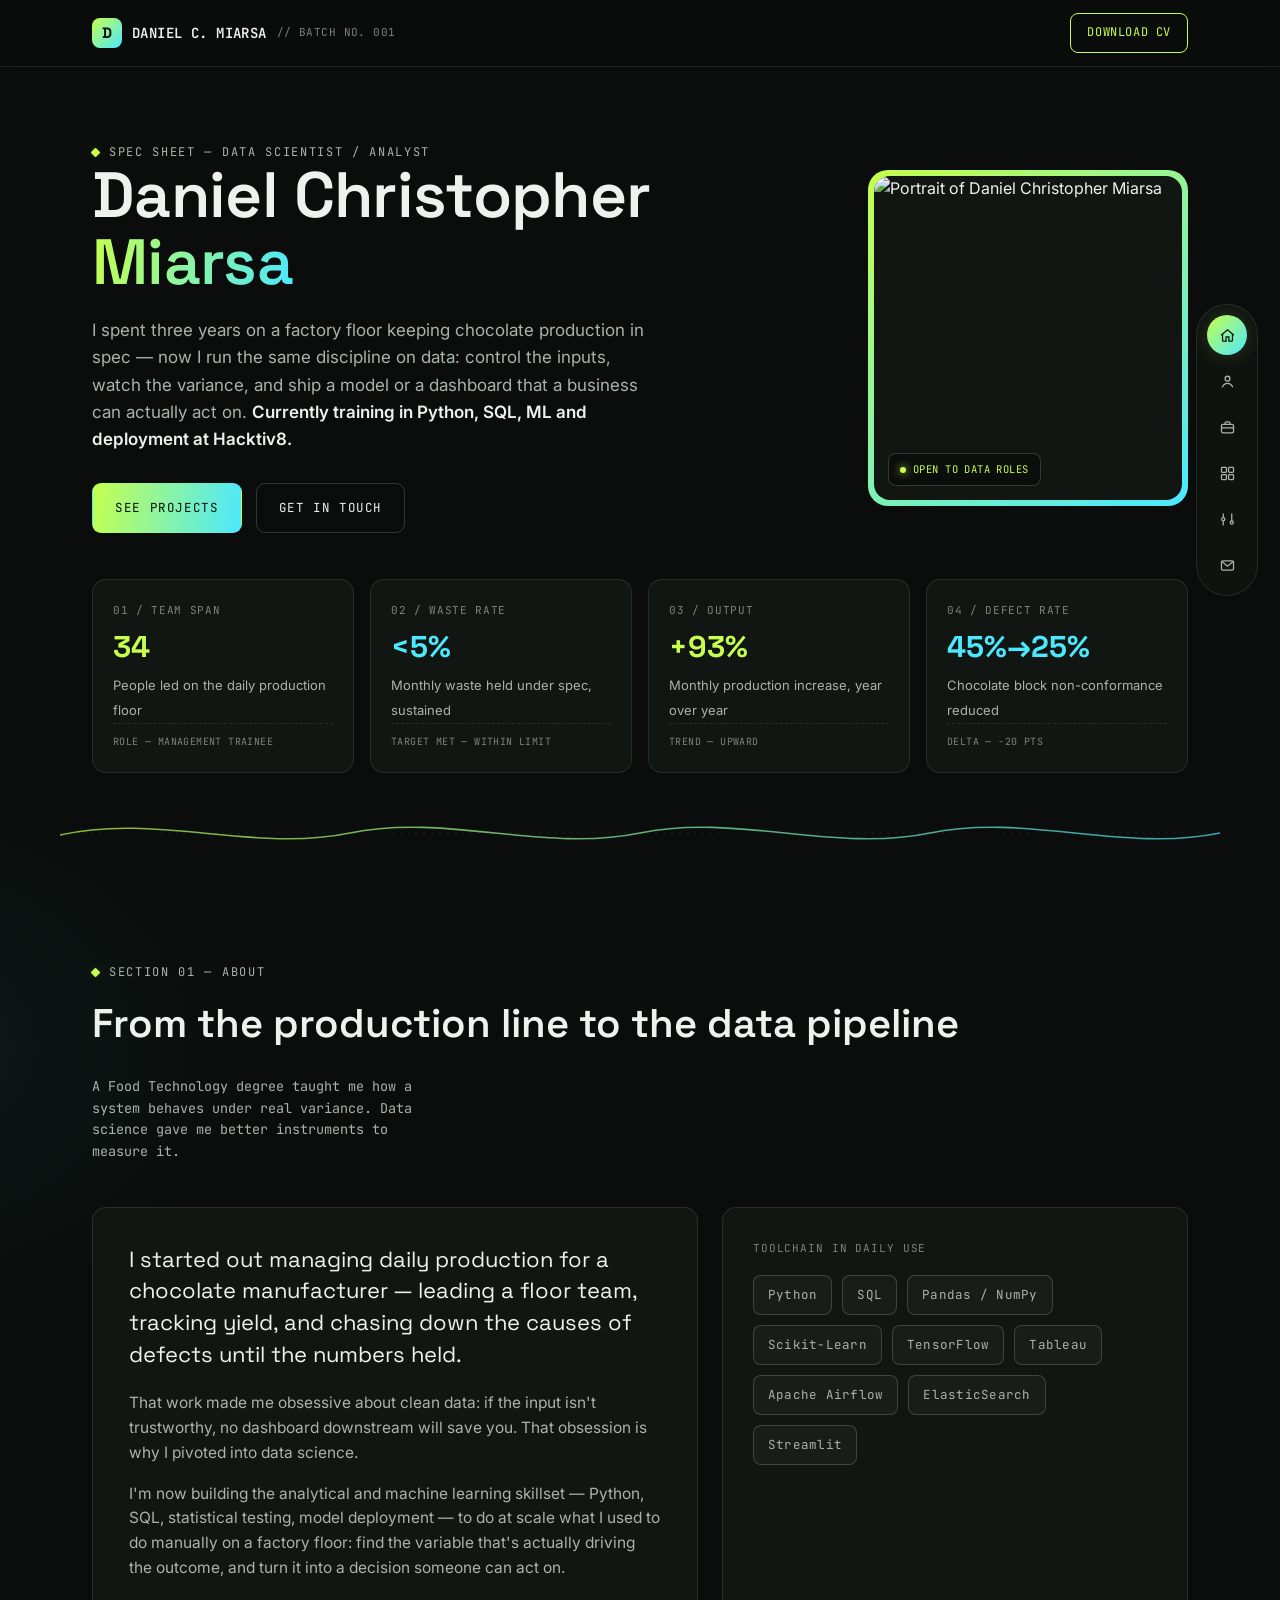
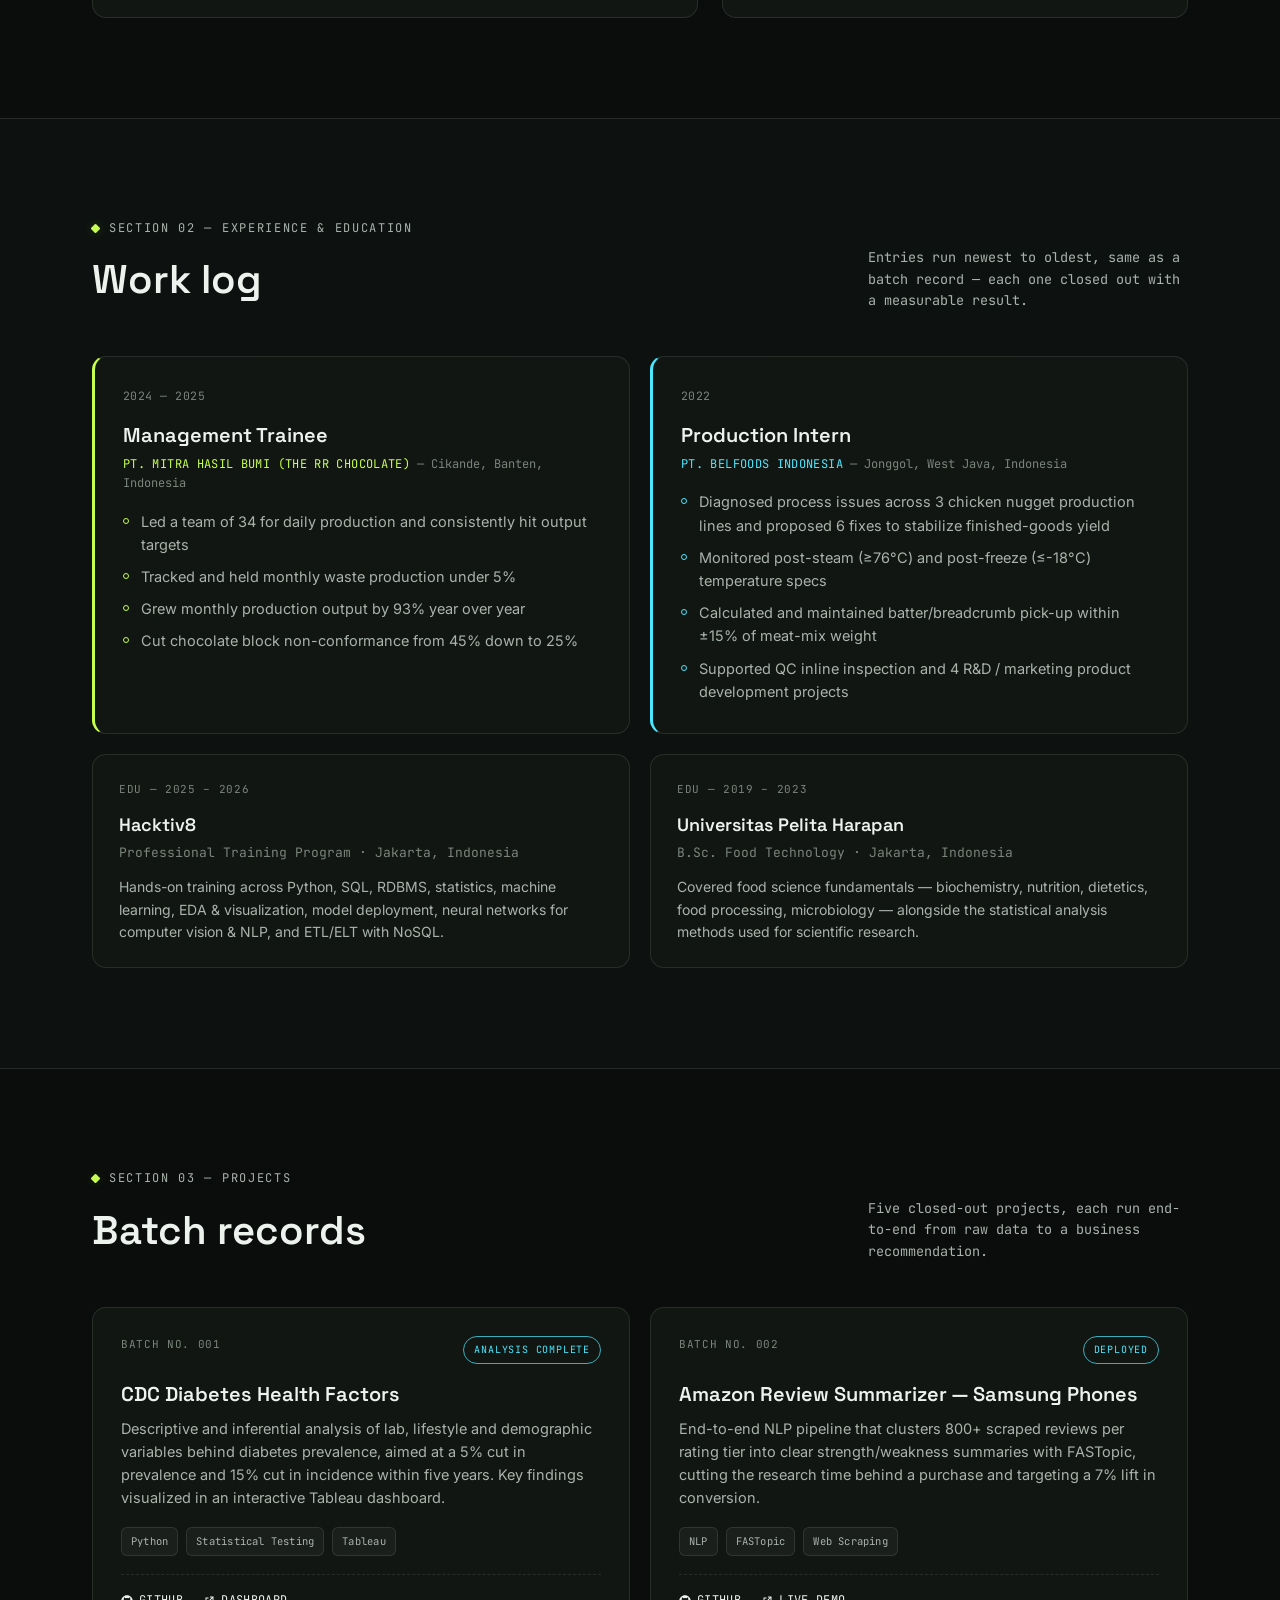
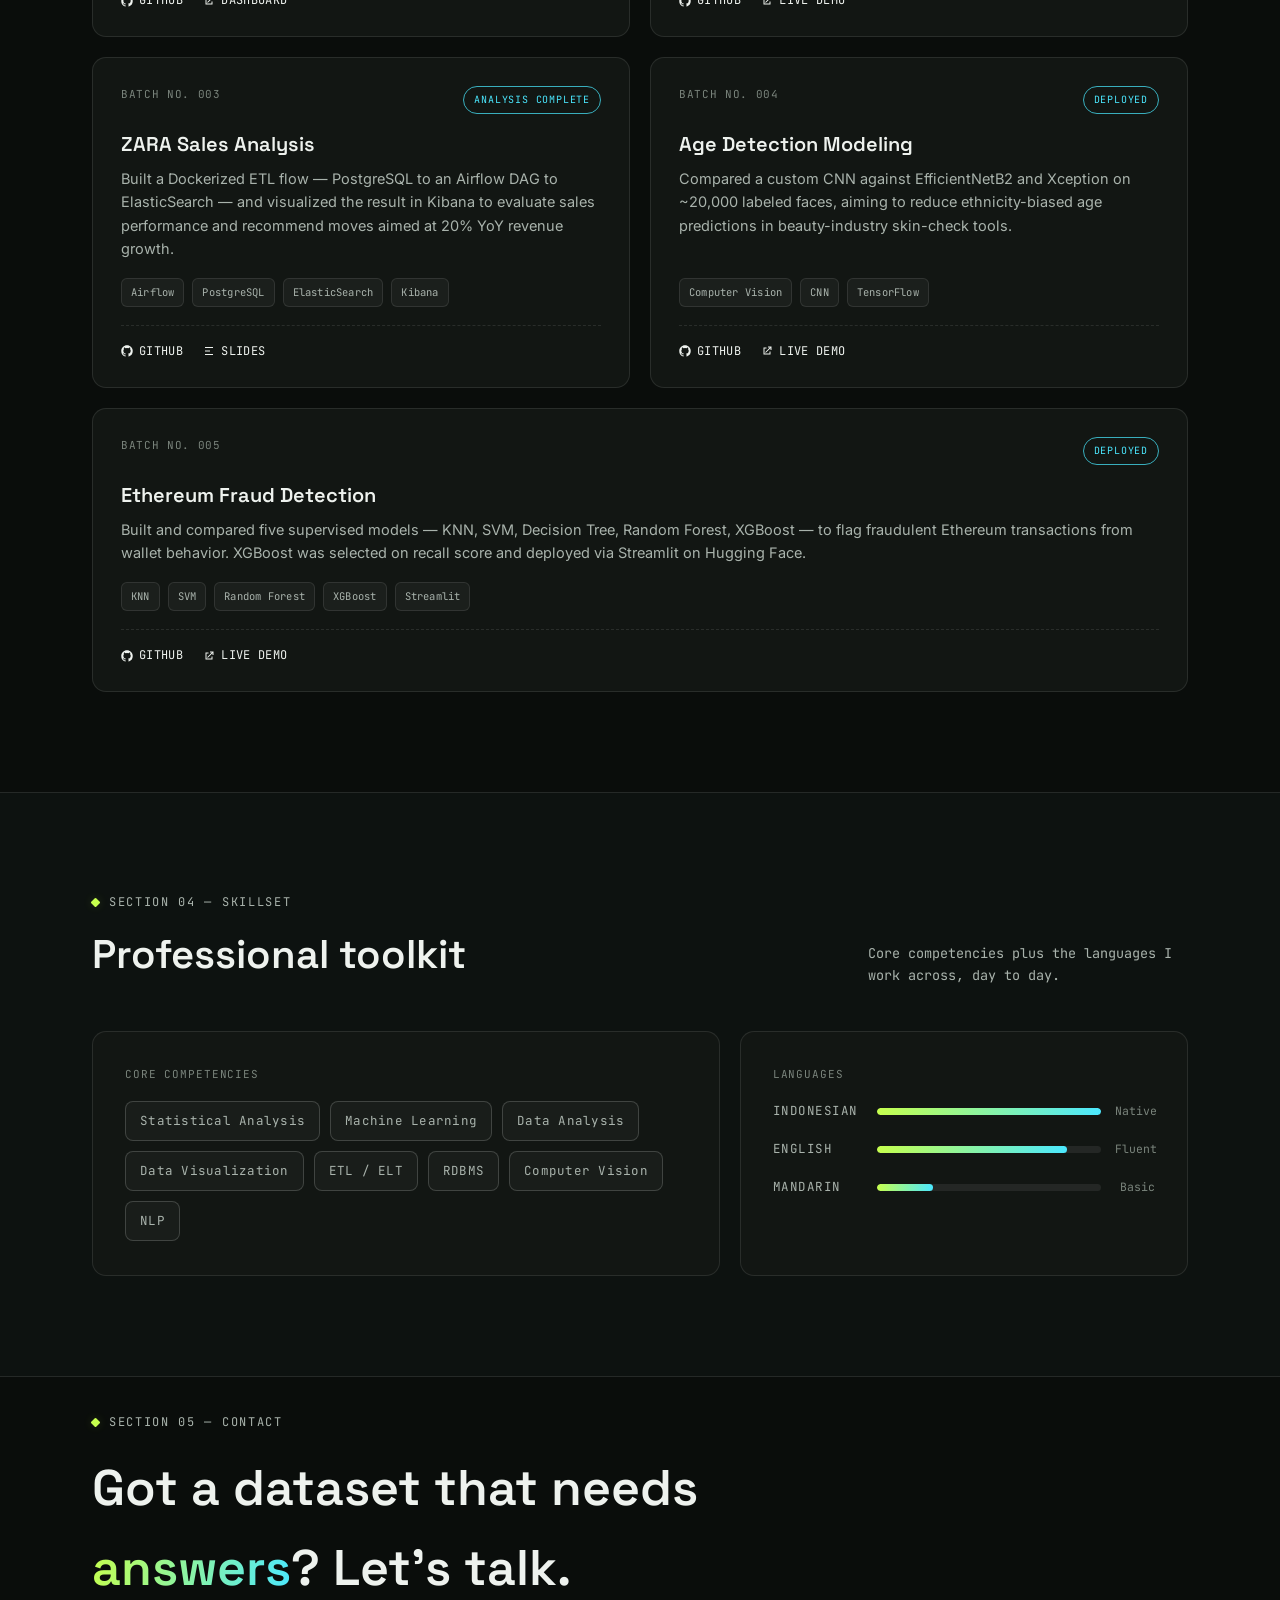
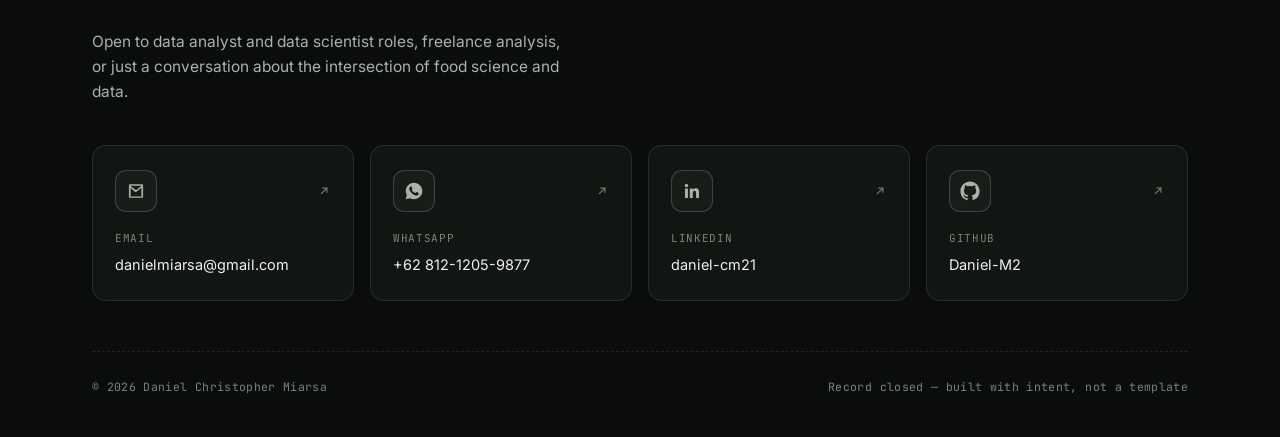
==== commit 5b6be6ee: "3rd" ====
--- a/index.html
+++ b/index.html
@@ -406,23 +406,46 @@
     <p class="contact-sub">Open to data analyst and data scientist roles, freelance analysis, or just a conversation about the intersection of food science and data.</p>
 
     <div class="contact-grid">
-      <a class="card-base contact-item" href="mailto:danielmiarsa@gmail.com">
-        <span class="field-no">01</span>
+      <a class="card-base contact-item" href="mailto:danielmiarsa@gmail.com" aria-label="Email Daniel">
+        <div class="c-icon-row">
+          <span class="c-icon">
+            <svg viewBox="0 0 24 24" fill="currentColor"><path d="M3.5 5.5c0-.8.7-1.5 1.5-1.5h14c.8 0 1.5.7 1.5 1.5v13c0 .8-.7 1.5-1.5 1.5H5c-.8 0-1.5-.7-1.5-1.5v-13Zm2 .3v.2l6.5 5 6.5-5v-.2H5.5Zm13 2.4-6.02 4.63a1.5 1.5 0 0 1-1.96 0L5.5 8.2V18.5h13V8.2Z"/></svg>
+          </span>
+          <svg class="c-external" viewBox="0 0 24 24" fill="none" stroke="currentColor" stroke-width="1.8"><path d="M7 17 17 7M9 7h8v8"/></svg>
+        </div>
         <div class="c-label">Email</div>
         <div class="c-value">danielmiarsa@gmail.com</div>
       </a>
-      <a class="card-base contact-item" href="https://wa.me/6281212059877" target="_blank" rel="noopener">
-        <span class="field-no">02</span>
+
+      <a class="card-base contact-item cyan" href="https://wa.me/6281212059877" target="_blank" rel="noopener" aria-label="Message Daniel on WhatsApp">
+        <div class="c-icon-row">
+          <span class="c-icon">
+            <svg viewBox="0 0 24 24" fill="currentColor"><path d="M12.04 2C6.58 2 2.13 6.45 2.13 11.91c0 1.79.47 3.45 1.29 4.9L2 22l5.31-1.39a9.87 9.87 0 0 0 4.73 1.2h.01c5.46 0 9.91-4.45 9.91-9.91S17.5 2 12.04 2Zm5.78 14.02c-.24.68-1.4 1.32-1.93 1.4-.5.08-1.12.11-1.8-.11a13.6 13.6 0 0 1-1.66-.6c-2.9-1.25-4.8-4.15-4.94-4.34-.14-.19-1.18-1.57-1.18-3s.75-2.13 1.02-2.42c.27-.29.58-.36.77-.36h.55c.18 0 .42-.03.64.5.24.55.8 1.9.87 2.04.07.14.11.31.02.5-.09.19-.14.31-.27.47-.14.16-.29.36-.41.48-.14.14-.28.29-.12.57.16.28.7 1.16 1.51 1.88 1.04.93 1.92 1.22 2.2 1.36.28.14.44.12.6-.07.16-.2.68-.79.86-1.06.18-.27.36-.22.6-.13.24.09 1.55.73 1.82.86.27.13.45.2.51.31.07.11.07.65-.17 1.33Z"/></svg>
+          </span>
+          <svg class="c-external" viewBox="0 0 24 24" fill="none" stroke="currentColor" stroke-width="1.8"><path d="M7 17 17 7M9 7h8v8"/></svg>
+        </div>
         <div class="c-label">WhatsApp</div>
         <div class="c-value">+62 812-1205-9877</div>
       </a>
-      <a class="card-base contact-item" href="https://www.linkedin.com/in/daniel-cm21/" target="_blank" rel="noopener">
-        <span class="field-no">03</span>
+
+      <a class="card-base contact-item" href="https://www.linkedin.com/in/daniel-cm21/" target="_blank" rel="noopener" aria-label="Daniel's LinkedIn profile">
+        <div class="c-icon-row">
+          <span class="c-icon">
+            <svg viewBox="0 0 24 24" fill="currentColor"><path d="M20.45 20.45h-3.55v-5.57c0-1.33-.02-3.04-1.85-3.04-1.86 0-2.15 1.45-2.15 2.94v5.67H9.35V9h3.41v1.56h.05c.47-.9 1.63-1.85 3.36-1.85 3.59 0 4.25 2.36 4.25 5.44v6.3ZM5.34 7.43a2.06 2.06 0 1 1 0-4.12 2.06 2.06 0 0 1 0 4.12ZM7.12 20.45H3.56V9h3.56v11.45Z"/></svg>
+          </span>
+          <svg class="c-external" viewBox="0 0 24 24" fill="none" stroke="currentColor" stroke-width="1.8"><path d="M7 17 17 7M9 7h8v8"/></svg>
+        </div>
         <div class="c-label">LinkedIn</div>
         <div class="c-value">daniel-cm21</div>
       </a>
-      <a class="card-base contact-item" href="https://github.com/Daniel-M2" target="_blank" rel="noopener">
-        <span class="field-no">04</span>
+
+      <a class="card-base contact-item cyan" href="https://github.com/Daniel-M2" target="_blank" rel="noopener" aria-label="Daniel's GitHub profile">
+        <div class="c-icon-row">
+          <span class="c-icon">
+            <svg viewBox="0 0 24 24" fill="currentColor"><path d="M12 .5C5.73.5.5 5.73.5 12a11.5 11.5 0 0 0 7.86 10.94c.58.1.79-.25.79-.56v-2c-3.2.7-3.88-1.54-3.88-1.54-.53-1.34-1.29-1.7-1.29-1.7-1.05-.72.08-.7.08-.7 1.17.08 1.78 1.2 1.78 1.2 1.03 1.76 2.71 1.25 3.37.96.1-.75.4-1.25.73-1.54-2.55-.29-5.23-1.27-5.23-5.67 0-1.25.45-2.28 1.18-3.08-.12-.29-.51-1.46.11-3.05 0 0 .97-.31 3.18 1.18a11 11 0 0 1 5.8 0c2.2-1.49 3.17-1.18 3.17-1.18.63 1.59.24 2.76.12 3.05.74.8 1.18 1.83 1.18 3.08 0 4.41-2.69 5.38-5.25 5.66.41.36.78 1.05.78 2.12v3.14c0 .31.21.67.8.56A11.5 11.5 0 0 0 23.5 12C23.5 5.73 18.27.5 12 .5Z"/></svg>
+          </span>
+          <svg class="c-external" viewBox="0 0 24 24" fill="none" stroke="currentColor" stroke-width="1.8"><path d="M7 17 17 7M9 7h8v8"/></svg>
+        </div>
         <div class="c-label">GitHub</div>
         <div class="c-value">Daniel-M2</div>
       </a>
--- a/styles.css
+++ b/styles.css
@@ -651,11 +651,46 @@
   margin-bottom: 50px;
 }
 .contact-item{
-  padding: 22px 20px;
-  transition: transform .18s ease, border-color .18s ease;
-}
-.contact-item:hover{ transform: translateY(-3px); border-color: var(--lime); }
-.contact-item .field-no{ display:block; margin-bottom:12px; }
+  padding: 24px 22px;
+  position:relative;
+  overflow:hidden;
+  transition: transform .18s ease, border-color .18s ease, box-shadow .18s ease;
+}
+.contact-item::before{
+  content:"";
+  position:absolute; inset:0 0 auto 0; height:3px;
+  background: linear-gradient(100deg, var(--lime), var(--cyan));
+  opacity:0;
+  transition: opacity .18s ease;
+}
+.contact-item:hover{
+  transform: translateY(-4px);
+  border-color: var(--border-strong);
+  box-shadow: 0 18px 36px -20px rgba(0,0,0,0.65);
+}
+.contact-item:hover::before{ opacity:1; }
+.contact-item:hover .c-icon{ border-color: var(--lime); color: var(--lime); box-shadow: 0 0 18px var(--glow-lime); }
+.contact-item.cyan:hover .c-icon{ border-color: var(--cyan); color: var(--cyan); box-shadow: 0 0 18px var(--glow-cyan); }
+
+.c-icon-row{
+  display:flex;
+  align-items:center;
+  justify-content:space-between;
+  margin-bottom:18px;
+}
+.c-icon{
+  width:42px; height:42px;
+  border-radius:11px;
+  border: 1px solid var(--border-strong);
+  background: rgba(238,242,238,0.03);
+  display:flex; align-items:center; justify-content:center;
+  color: var(--text-soft);
+  transition: border-color .18s ease, color .18s ease, box-shadow .18s ease;
+  flex-shrink:0;
+}
+.c-icon svg{ width:20px; height:20px; }
+.c-external{ width:14px; height:14px; color: var(--text-faint); }
+
 .contact-item .c-label{
   font-family: var(--mono);
   font-size:11px;
@@ -664,7 +699,7 @@
   color: var(--text-faint);
   margin-bottom:6px;
 }
-.contact-item .c-value{ font-size:14.5px; word-break:break-word; }
+.contact-item .c-value{ font-size:14.5px; word-break:break-word; color: var(--text); }
 
 .signoff{
   border-top: 1px dashed var(--border);
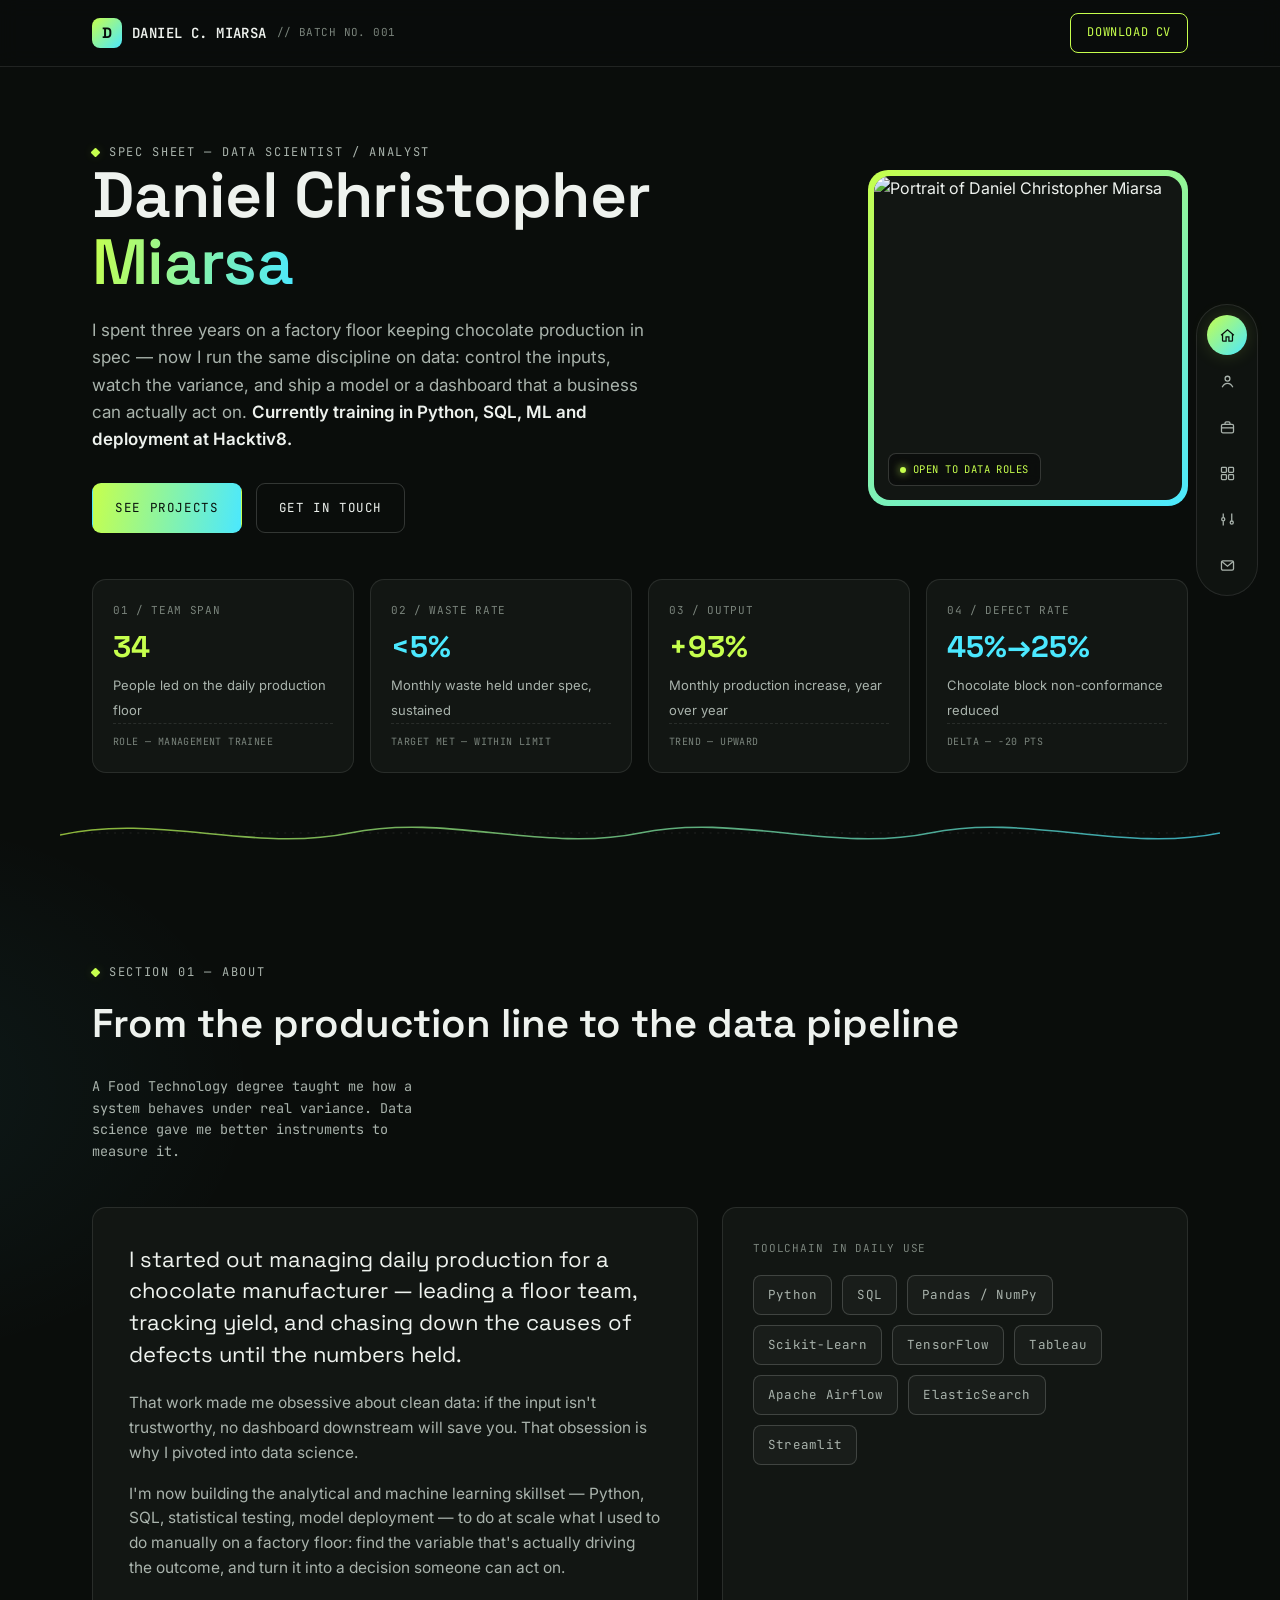
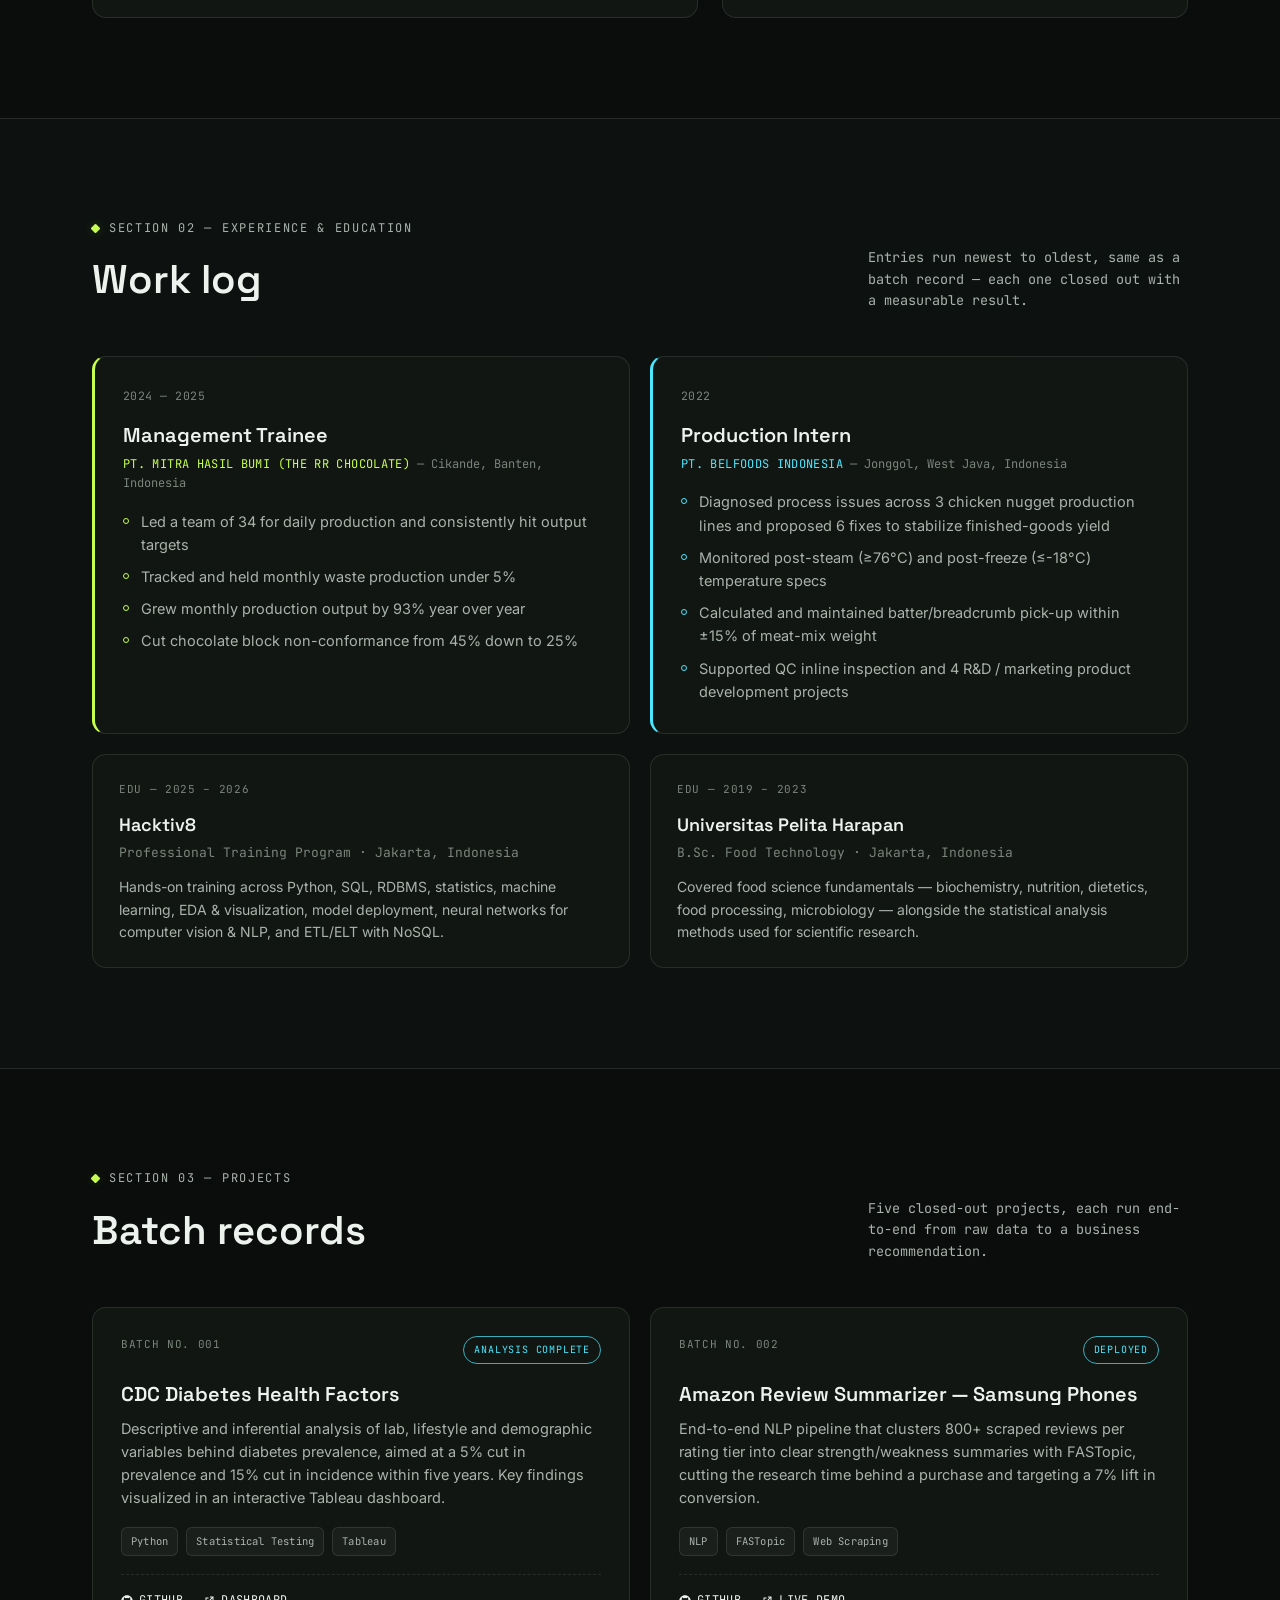
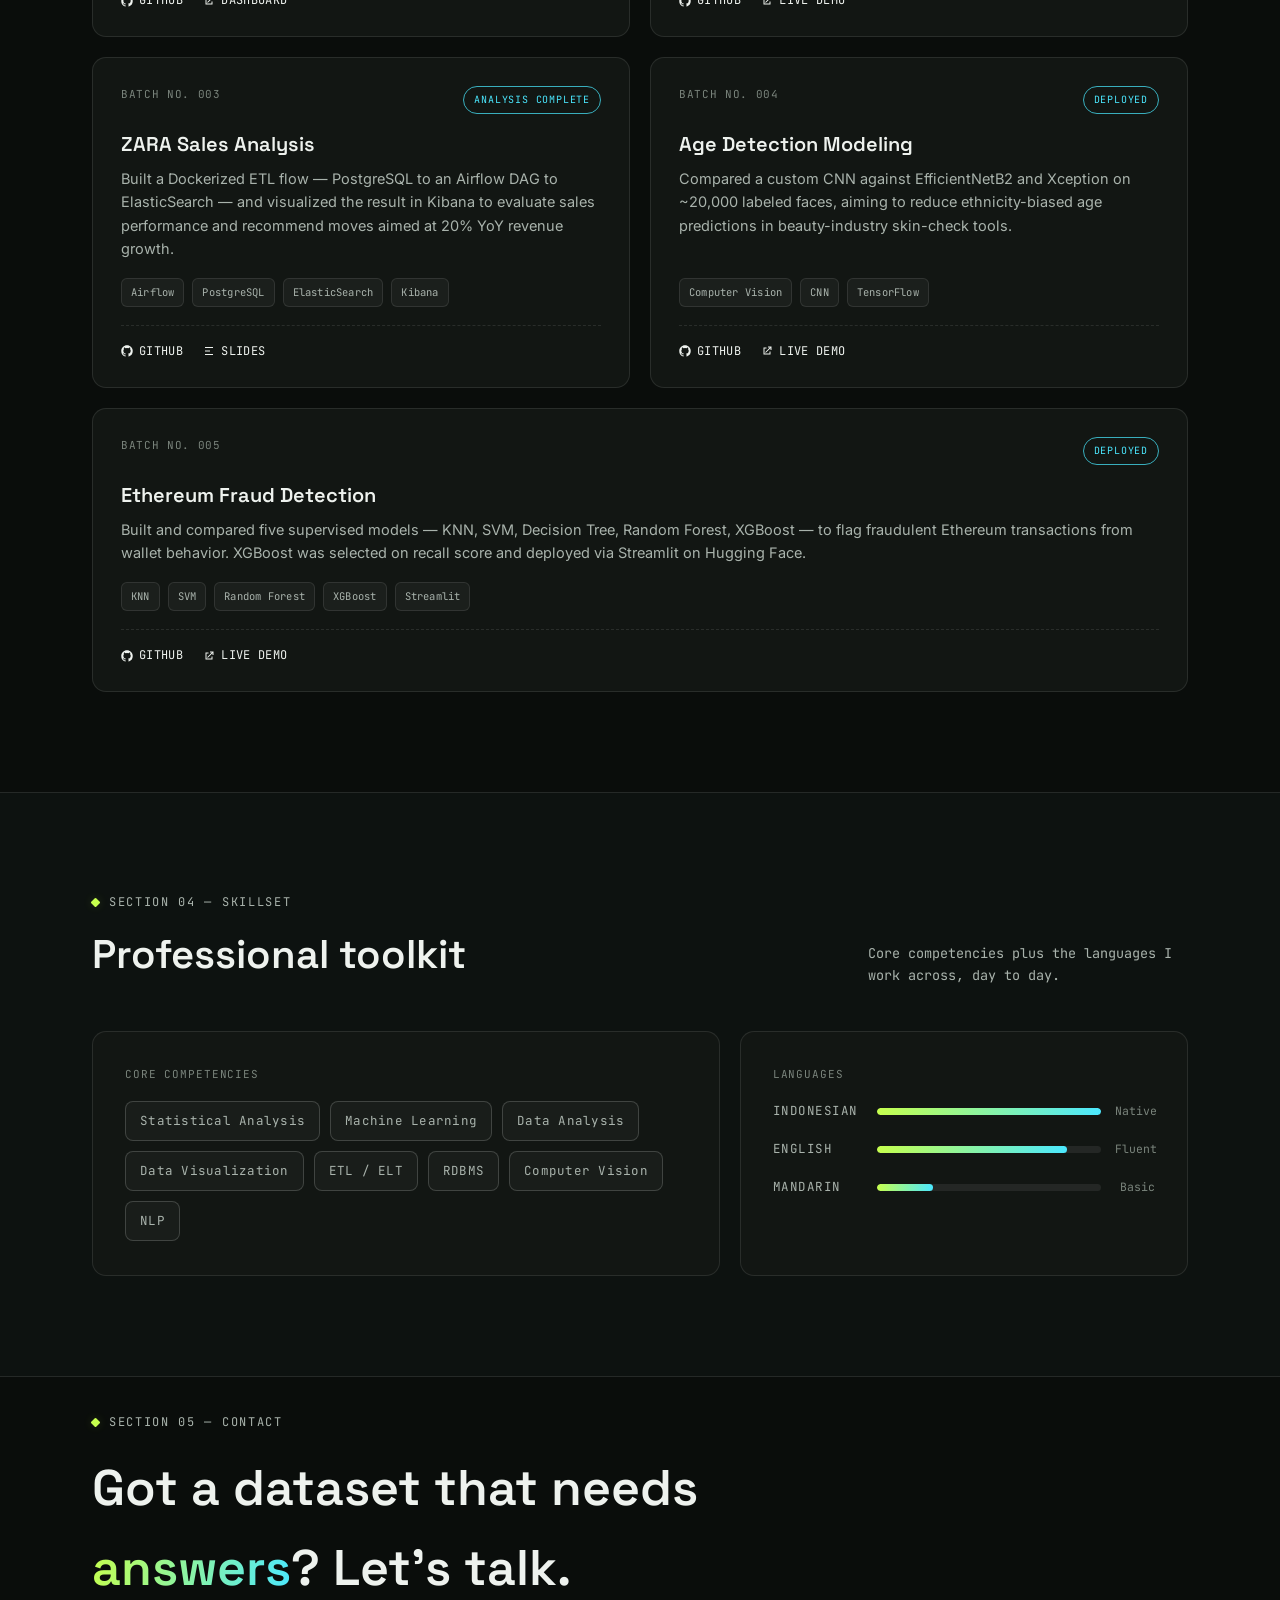
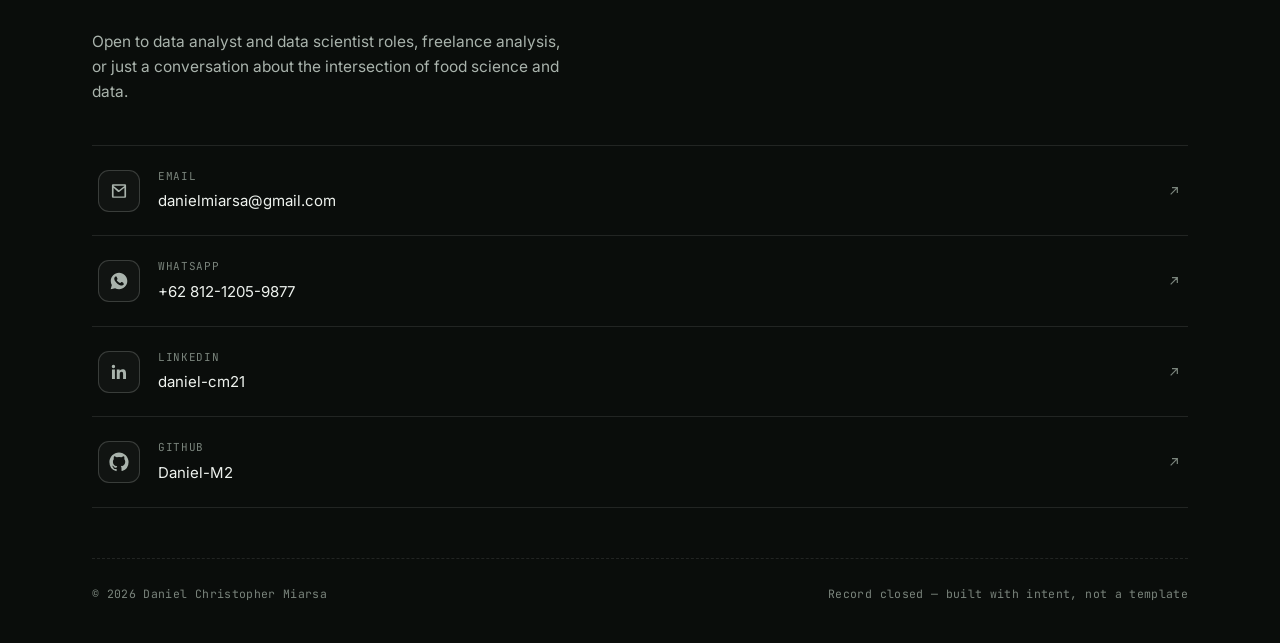
==== commit 87361a65: "4th" ====
--- a/index.html
+++ b/index.html
@@ -405,49 +405,57 @@
     <h2 class="contact-title">Got a dataset that needs <span class="accent">answers</span>? Let's talk.</h2>
     <p class="contact-sub">Open to data analyst and data scientist roles, freelance analysis, or just a conversation about the intersection of food science and data.</p>
 
-    <div class="contact-grid">
-      <a class="card-base contact-item" href="mailto:danielmiarsa@gmail.com" aria-label="Email Daniel">
-        <div class="c-icon-row">
+    <div class="contact-links">
+      <a class="contact-link" href="mailto:danielmiarsa@gmail.com" aria-label="Email Daniel">
+        <span class="cl-left">
           <span class="c-icon">
             <svg viewBox="0 0 24 24" fill="currentColor"><path d="M3.5 5.5c0-.8.7-1.5 1.5-1.5h14c.8 0 1.5.7 1.5 1.5v13c0 .8-.7 1.5-1.5 1.5H5c-.8 0-1.5-.7-1.5-1.5v-13Zm2 .3v.2l6.5 5 6.5-5v-.2H5.5Zm13 2.4-6.02 4.63a1.5 1.5 0 0 1-1.96 0L5.5 8.2V18.5h13V8.2Z"/></svg>
           </span>
-          <svg class="c-external" viewBox="0 0 24 24" fill="none" stroke="currentColor" stroke-width="1.8"><path d="M7 17 17 7M9 7h8v8"/></svg>
-        </div>
-        <div class="c-label">Email</div>
-        <div class="c-value">danielmiarsa@gmail.com</div>
+          <span class="cl-text">
+            <span class="c-label">Email</span>
+            <span class="c-value">danielmiarsa@gmail.com</span>
+          </span>
+        </span>
+        <svg class="c-external" viewBox="0 0 24 24" fill="none" stroke="currentColor" stroke-width="1.8"><path d="M7 17 17 7M9 7h8v8"/></svg>
       </a>
 
-      <a class="card-base contact-item cyan" href="https://wa.me/6281212059877" target="_blank" rel="noopener" aria-label="Message Daniel on WhatsApp">
-        <div class="c-icon-row">
+      <a class="contact-link cyan" href="https://wa.me/6281212059877" target="_blank" rel="noopener" aria-label="Message Daniel on WhatsApp">
+        <span class="cl-left">
           <span class="c-icon">
             <svg viewBox="0 0 24 24" fill="currentColor"><path d="M12.04 2C6.58 2 2.13 6.45 2.13 11.91c0 1.79.47 3.45 1.29 4.9L2 22l5.31-1.39a9.87 9.87 0 0 0 4.73 1.2h.01c5.46 0 9.91-4.45 9.91-9.91S17.5 2 12.04 2Zm5.78 14.02c-.24.68-1.4 1.32-1.93 1.4-.5.08-1.12.11-1.8-.11a13.6 13.6 0 0 1-1.66-.6c-2.9-1.25-4.8-4.15-4.94-4.34-.14-.19-1.18-1.57-1.18-3s.75-2.13 1.02-2.42c.27-.29.58-.36.77-.36h.55c.18 0 .42-.03.64.5.24.55.8 1.9.87 2.04.07.14.11.31.02.5-.09.19-.14.31-.27.47-.14.16-.29.36-.41.48-.14.14-.28.29-.12.57.16.28.7 1.16 1.51 1.88 1.04.93 1.92 1.22 2.2 1.36.28.14.44.12.6-.07.16-.2.68-.79.86-1.06.18-.27.36-.22.6-.13.24.09 1.55.73 1.82.86.27.13.45.2.51.31.07.11.07.65-.17 1.33Z"/></svg>
           </span>
-          <svg class="c-external" viewBox="0 0 24 24" fill="none" stroke="currentColor" stroke-width="1.8"><path d="M7 17 17 7M9 7h8v8"/></svg>
-        </div>
-        <div class="c-label">WhatsApp</div>
-        <div class="c-value">+62 812-1205-9877</div>
+          <span class="cl-text">
+            <span class="c-label">WhatsApp</span>
+            <span class="c-value">+62 812-1205-9877</span>
+          </span>
+        </span>
+        <svg class="c-external" viewBox="0 0 24 24" fill="none" stroke="currentColor" stroke-width="1.8"><path d="M7 17 17 7M9 7h8v8"/></svg>
       </a>
 
-      <a class="card-base contact-item" href="https://www.linkedin.com/in/daniel-cm21/" target="_blank" rel="noopener" aria-label="Daniel's LinkedIn profile">
-        <div class="c-icon-row">
+      <a class="contact-link" href="https://www.linkedin.com/in/daniel-cm21/" target="_blank" rel="noopener" aria-label="Daniel's LinkedIn profile">
+        <span class="cl-left">
           <span class="c-icon">
             <svg viewBox="0 0 24 24" fill="currentColor"><path d="M20.45 20.45h-3.55v-5.57c0-1.33-.02-3.04-1.85-3.04-1.86 0-2.15 1.45-2.15 2.94v5.67H9.35V9h3.41v1.56h.05c.47-.9 1.63-1.85 3.36-1.85 3.59 0 4.25 2.36 4.25 5.44v6.3ZM5.34 7.43a2.06 2.06 0 1 1 0-4.12 2.06 2.06 0 0 1 0 4.12ZM7.12 20.45H3.56V9h3.56v11.45Z"/></svg>
           </span>
-          <svg class="c-external" viewBox="0 0 24 24" fill="none" stroke="currentColor" stroke-width="1.8"><path d="M7 17 17 7M9 7h8v8"/></svg>
-        </div>
-        <div class="c-label">LinkedIn</div>
-        <div class="c-value">daniel-cm21</div>
+          <span class="cl-text">
+            <span class="c-label">LinkedIn</span>
+            <span class="c-value">daniel-cm21</span>
+          </span>
+        </span>
+        <svg class="c-external" viewBox="0 0 24 24" fill="none" stroke="currentColor" stroke-width="1.8"><path d="M7 17 17 7M9 7h8v8"/></svg>
       </a>
 
-      <a class="card-base contact-item cyan" href="https://github.com/Daniel-M2" target="_blank" rel="noopener" aria-label="Daniel's GitHub profile">
-        <div class="c-icon-row">
+      <a class="contact-link cyan" href="https://github.com/Daniel-M2" target="_blank" rel="noopener" aria-label="Daniel's GitHub profile">
+        <span class="cl-left">
           <span class="c-icon">
             <svg viewBox="0 0 24 24" fill="currentColor"><path d="M12 .5C5.73.5.5 5.73.5 12a11.5 11.5 0 0 0 7.86 10.94c.58.1.79-.25.79-.56v-2c-3.2.7-3.88-1.54-3.88-1.54-.53-1.34-1.29-1.7-1.29-1.7-1.05-.72.08-.7.08-.7 1.17.08 1.78 1.2 1.78 1.2 1.03 1.76 2.71 1.25 3.37.96.1-.75.4-1.25.73-1.54-2.55-.29-5.23-1.27-5.23-5.67 0-1.25.45-2.28 1.18-3.08-.12-.29-.51-1.46.11-3.05 0 0 .97-.31 3.18 1.18a11 11 0 0 1 5.8 0c2.2-1.49 3.17-1.18 3.17-1.18.63 1.59.24 2.76.12 3.05.74.8 1.18 1.83 1.18 3.08 0 4.41-2.69 5.38-5.25 5.66.41.36.78 1.05.78 2.12v3.14c0 .31.21.67.8.56A11.5 11.5 0 0 0 23.5 12C23.5 5.73 18.27.5 12 .5Z"/></svg>
           </span>
-          <svg class="c-external" viewBox="0 0 24 24" fill="none" stroke="currentColor" stroke-width="1.8"><path d="M7 17 17 7M9 7h8v8"/></svg>
-        </div>
-        <div class="c-label">GitHub</div>
-        <div class="c-value">Daniel-M2</div>
+          <span class="cl-text">
+            <span class="c-label">GitHub</span>
+            <span class="c-value">Daniel-M2</span>
+          </span>
+        </span>
+        <svg class="c-external" viewBox="0 0 24 24" fill="none" stroke="currentColor" stroke-width="1.8"><path d="M7 17 17 7M9 7h8v8"/></svg>
       </a>
     </div>
 
--- a/styles.css
+++ b/styles.css
@@ -644,40 +644,32 @@
 }
 .contact-sub{ color: var(--text-soft); max-width:480px; margin-bottom:40px; font-size:15.5px; }
 
-.contact-grid{
-  display:grid;
-  grid-template-columns: repeat(4, 1fr);
-  gap: 16px;
+.contact-links{
+  display:flex;
+  flex-direction:column;
+  border-top: 1px solid var(--border);
   margin-bottom: 50px;
 }
-.contact-item{
-  padding: 24px 22px;
-  position:relative;
-  overflow:hidden;
-  transition: transform .18s ease, border-color .18s ease, box-shadow .18s ease;
-}
-.contact-item::before{
-  content:"";
-  position:absolute; inset:0 0 auto 0; height:3px;
-  background: linear-gradient(100deg, var(--lime), var(--cyan));
-  opacity:0;
-  transition: opacity .18s ease;
-}
-.contact-item:hover{
-  transform: translateY(-4px);
-  border-color: var(--border-strong);
-  box-shadow: 0 18px 36px -20px rgba(0,0,0,0.65);
-}
-.contact-item:hover::before{ opacity:1; }
-.contact-item:hover .c-icon{ border-color: var(--lime); color: var(--lime); box-shadow: 0 0 18px var(--glow-lime); }
-.contact-item.cyan:hover .c-icon{ border-color: var(--cyan); color: var(--cyan); box-shadow: 0 0 18px var(--glow-cyan); }
-
-.c-icon-row{
+.contact-link{
   display:flex;
   align-items:center;
   justify-content:space-between;
-  margin-bottom:18px;
-}
+  gap:20px;
+  padding: 22px 6px;
+  border-bottom: 1px solid var(--border);
+  transition: padding-left .2s ease, background-color .2s ease;
+}
+.contact-link:hover{
+  padding-left: 16px;
+  background: rgba(238,242,238,0.025);
+}
+.contact-link:hover .c-icon{ border-color: var(--lime); color: var(--lime); box-shadow: 0 0 18px var(--glow-lime); }
+.contact-link.cyan:hover .c-icon{ border-color: var(--cyan); color: var(--cyan); box-shadow: 0 0 18px var(--glow-cyan); }
+.contact-link:hover .c-external{ color: var(--text); transform: translate(2px,-2px); }
+
+.cl-left{ display:flex; align-items:center; gap:18px; min-width:0; }
+.cl-text{ display:flex; flex-direction:column; gap:4px; min-width:0; }
+
 .c-icon{
   width:42px; height:42px;
   border-radius:11px;
@@ -689,17 +681,16 @@
   flex-shrink:0;
 }
 .c-icon svg{ width:20px; height:20px; }
-.c-external{ width:14px; height:14px; color: var(--text-faint); }
-
-.contact-item .c-label{
+.c-external{ width:16px; height:16px; color: var(--text-faint); flex-shrink:0; transition: color .18s ease, transform .18s ease; }
+
+.c-label{
   font-family: var(--mono);
   font-size:11px;
   text-transform:uppercase;
   letter-spacing:.06em;
   color: var(--text-faint);
-  margin-bottom:6px;
-}
-.contact-item .c-value{ font-size:14.5px; word-break:break-word; color: var(--text); }
+}
+.c-value{ font-size:15px; word-break:break-word; color: var(--text); }
 
 .signoff{
   border-top: 1px dashed var(--border);
@@ -733,7 +724,6 @@
   .edu-grid{ grid-template-columns:1fr; }
   .projects-grid{ grid-template-columns:1fr; }
   .readouts{ grid-template-columns: 1fr 1fr; }
-  .contact-grid{ grid-template-columns: 1fr 1fr; }
 }
 
 @media (max-width: 680px){
@@ -745,6 +735,7 @@
   .about-card{ padding:26px 22px; }
   .tool-card{ padding:26px 22px; }
   .readouts{ grid-template-columns:1fr; }
-  .contact-grid{ grid-template-columns: 1fr; }
+  .cl-text{ gap:3px; }
+  .c-value{ font-size:13.5px; }
   section{ padding:64px 0; }
 }
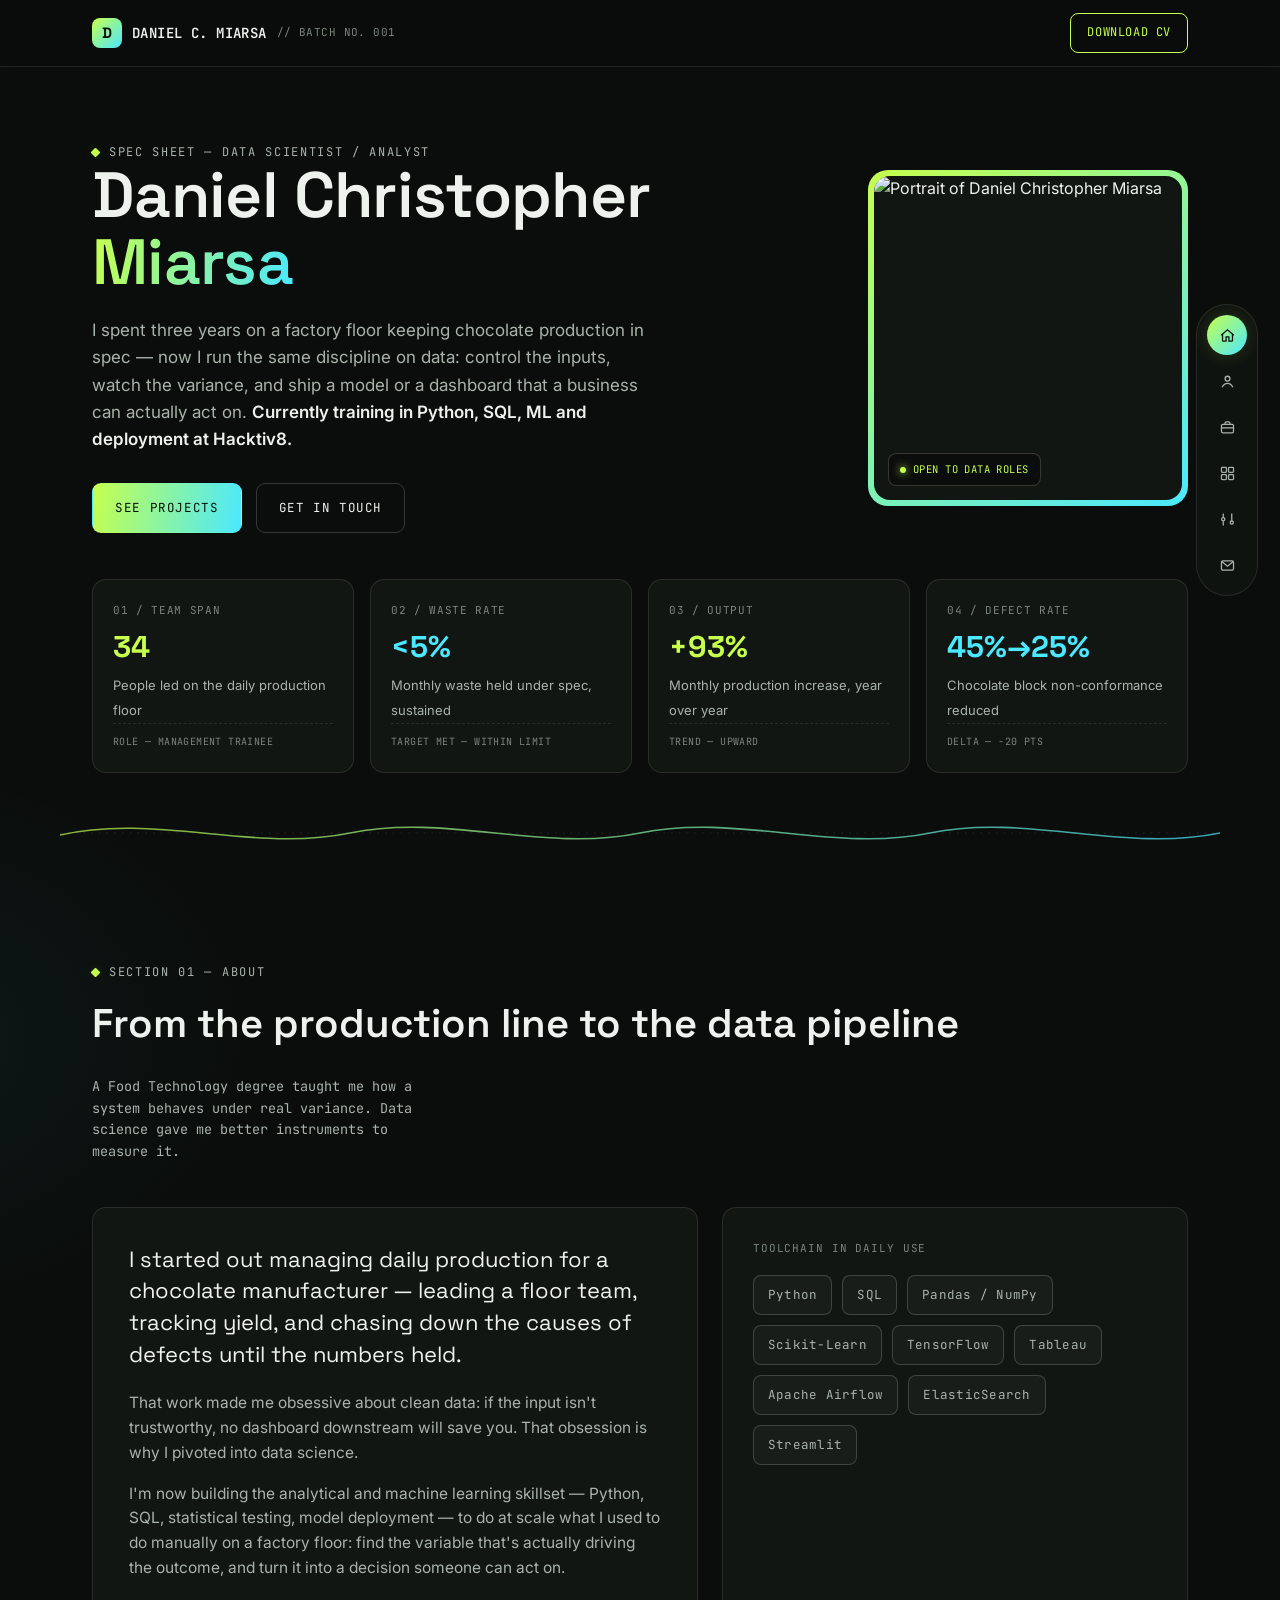
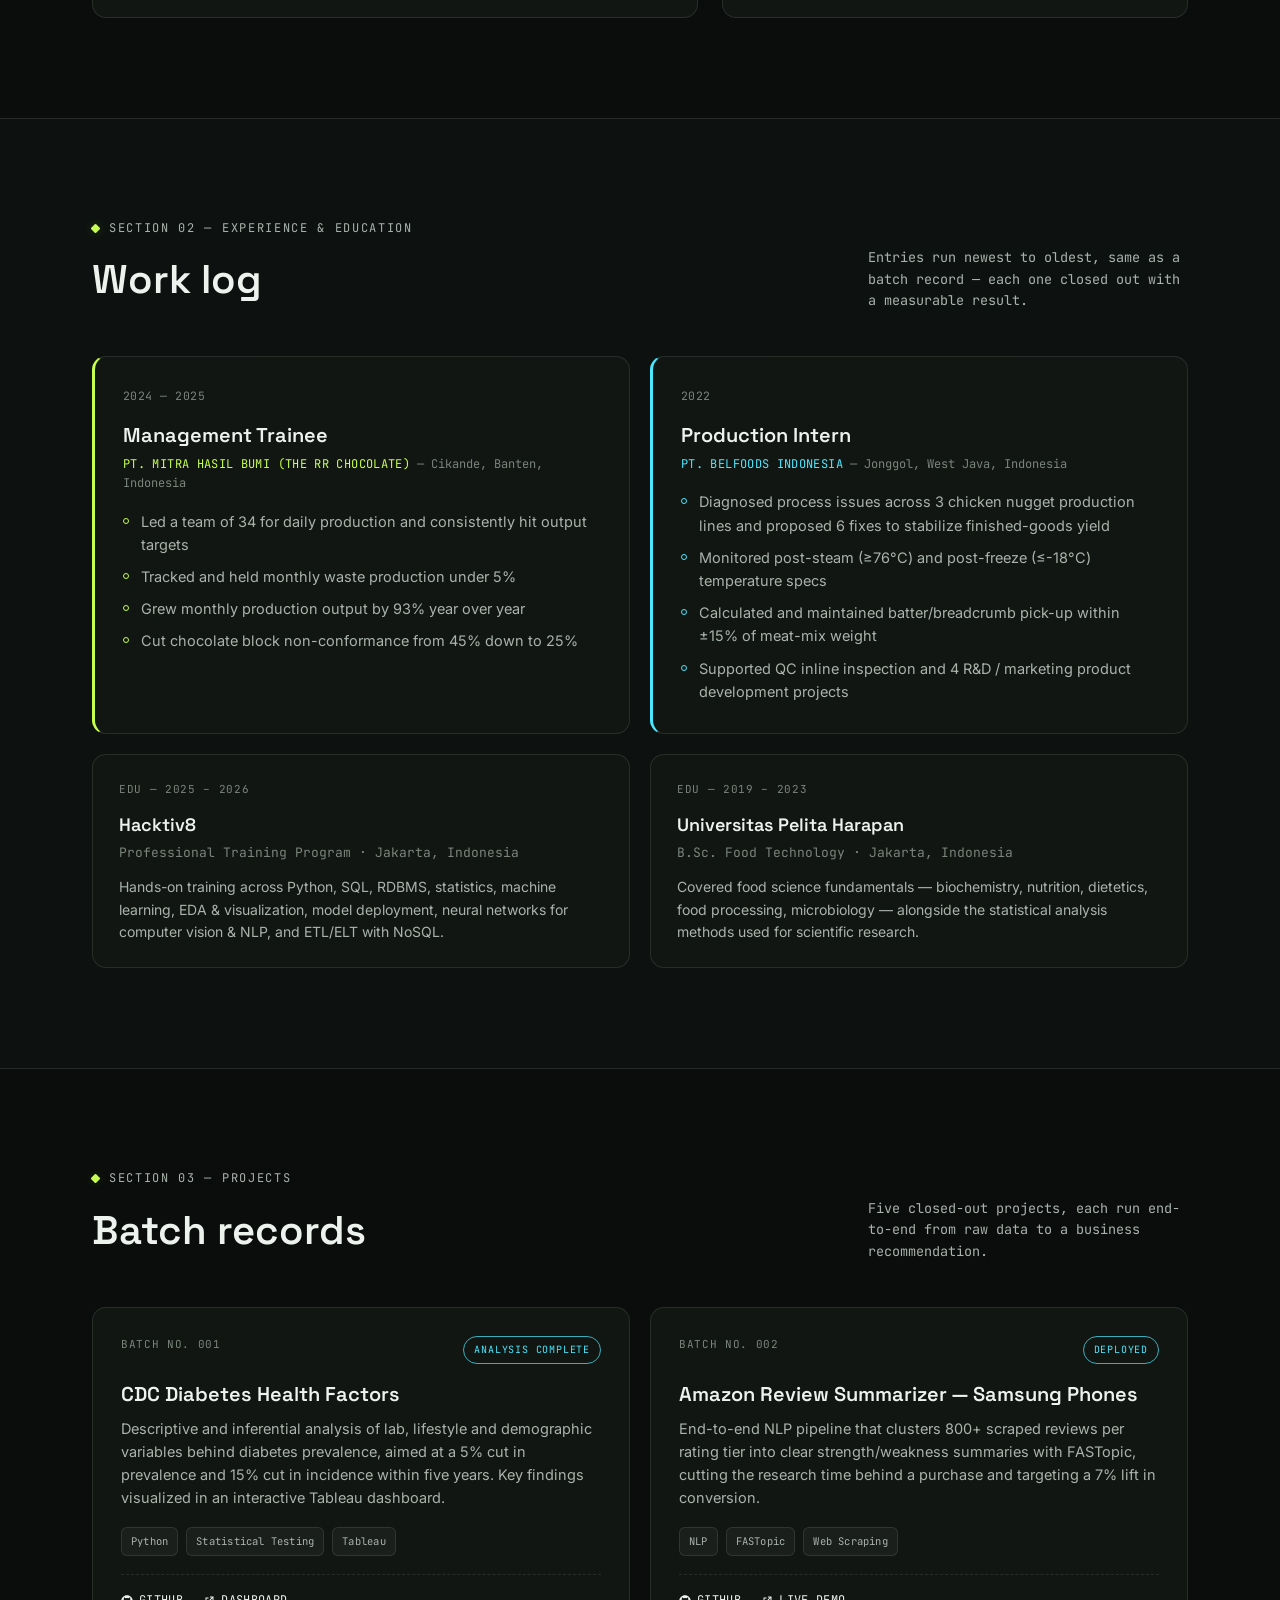
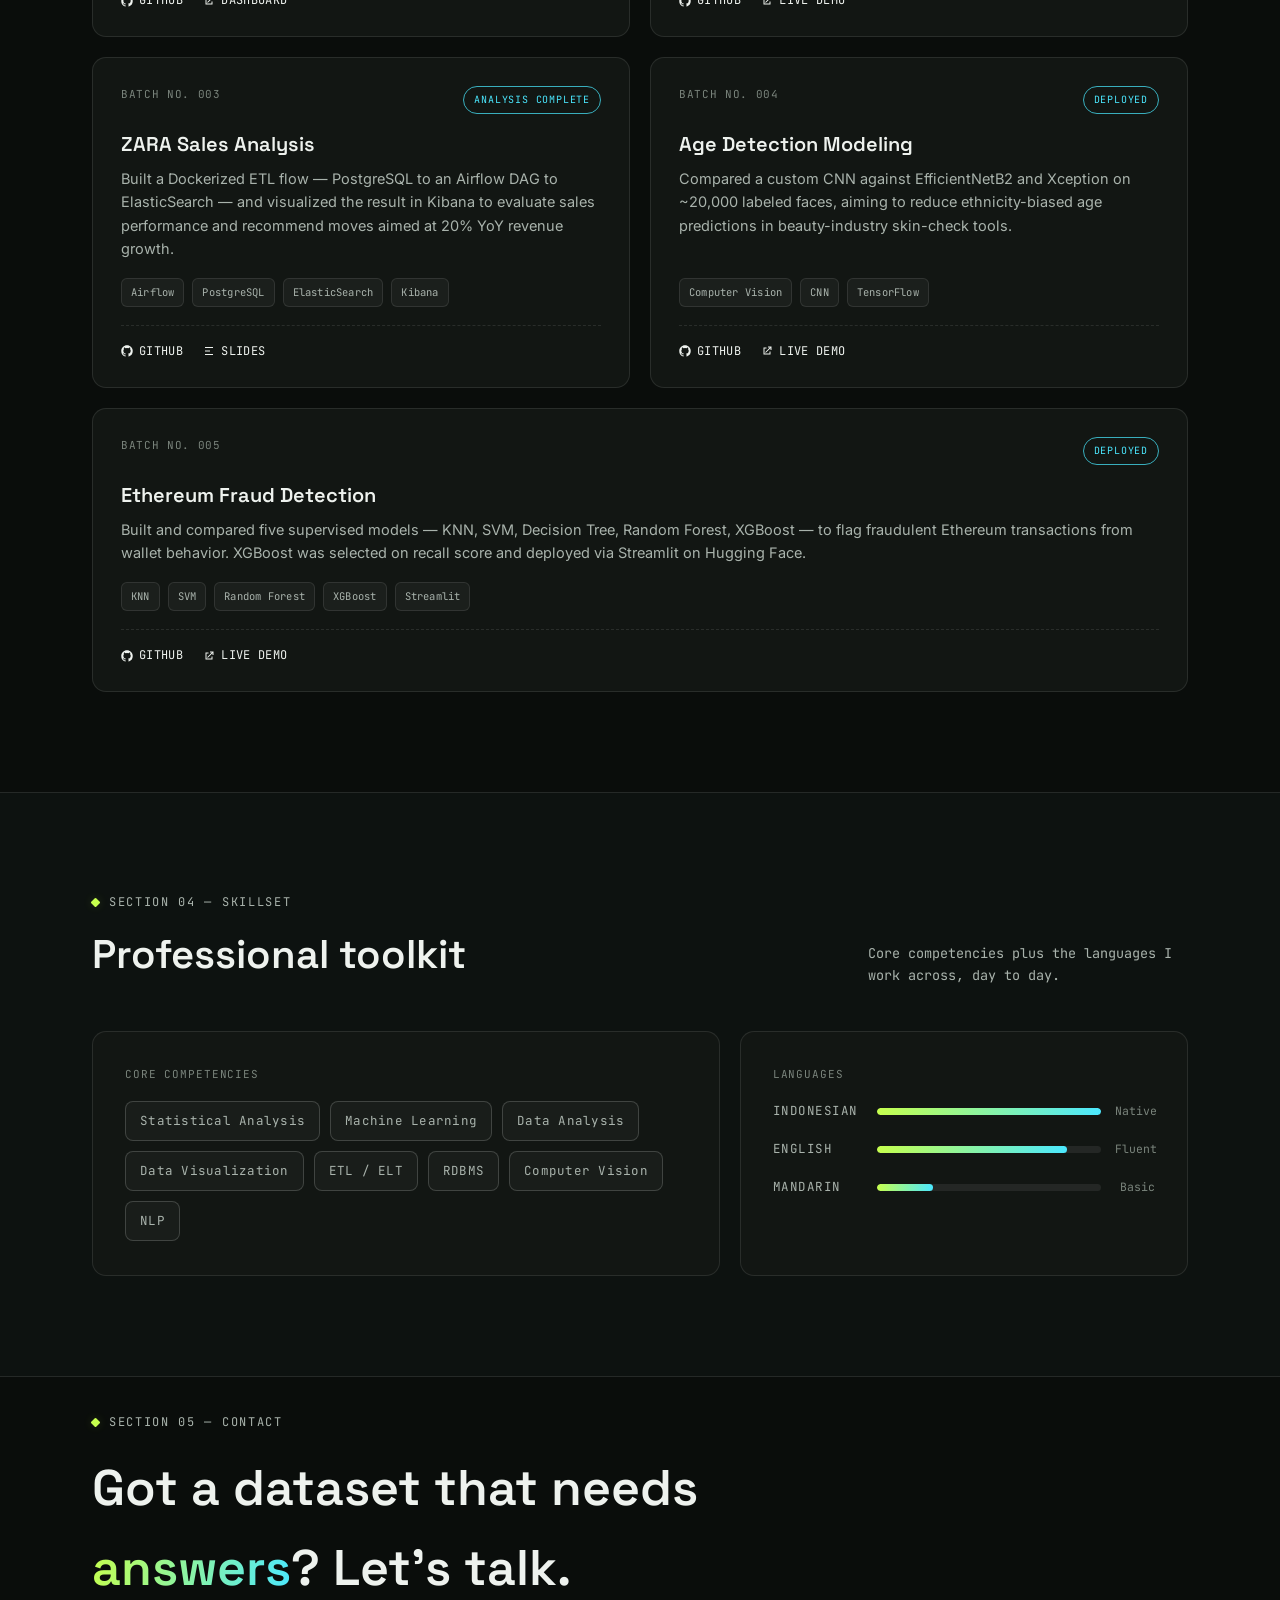
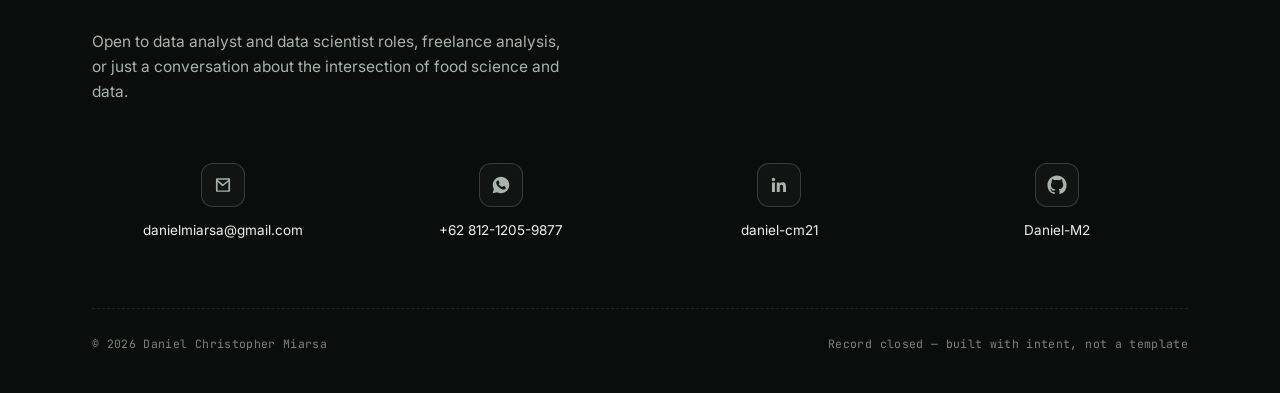
==== commit 3a6ba72f: "5th" ====
--- a/index.html
+++ b/index.html
@@ -407,55 +407,31 @@
 
     <div class="contact-links">
       <a class="contact-link" href="mailto:danielmiarsa@gmail.com" aria-label="Email Daniel">
-        <span class="cl-left">
-          <span class="c-icon">
-            <svg viewBox="0 0 24 24" fill="currentColor"><path d="M3.5 5.5c0-.8.7-1.5 1.5-1.5h14c.8 0 1.5.7 1.5 1.5v13c0 .8-.7 1.5-1.5 1.5H5c-.8 0-1.5-.7-1.5-1.5v-13Zm2 .3v.2l6.5 5 6.5-5v-.2H5.5Zm13 2.4-6.02 4.63a1.5 1.5 0 0 1-1.96 0L5.5 8.2V18.5h13V8.2Z"/></svg>
-          </span>
-          <span class="cl-text">
-            <span class="c-label">Email</span>
-            <span class="c-value">danielmiarsa@gmail.com</span>
-          </span>
+        <span class="c-icon">
+          <svg viewBox="0 0 24 24" fill="currentColor"><path d="M3.5 5.5c0-.8.7-1.5 1.5-1.5h14c.8 0 1.5.7 1.5 1.5v13c0 .8-.7 1.5-1.5 1.5H5c-.8 0-1.5-.7-1.5-1.5v-13Zm2 .3v.2l6.5 5 6.5-5v-.2H5.5Zm13 2.4-6.02 4.63a1.5 1.5 0 0 1-1.96 0L5.5 8.2V18.5h13V8.2Z"/></svg>
         </span>
-        <svg class="c-external" viewBox="0 0 24 24" fill="none" stroke="currentColor" stroke-width="1.8"><path d="M7 17 17 7M9 7h8v8"/></svg>
+        <span class="c-value">danielmiarsa@gmail.com</span>
       </a>
 
       <a class="contact-link cyan" href="https://wa.me/6281212059877" target="_blank" rel="noopener" aria-label="Message Daniel on WhatsApp">
-        <span class="cl-left">
-          <span class="c-icon">
-            <svg viewBox="0 0 24 24" fill="currentColor"><path d="M12.04 2C6.58 2 2.13 6.45 2.13 11.91c0 1.79.47 3.45 1.29 4.9L2 22l5.31-1.39a9.87 9.87 0 0 0 4.73 1.2h.01c5.46 0 9.91-4.45 9.91-9.91S17.5 2 12.04 2Zm5.78 14.02c-.24.68-1.4 1.32-1.93 1.4-.5.08-1.12.11-1.8-.11a13.6 13.6 0 0 1-1.66-.6c-2.9-1.25-4.8-4.15-4.94-4.34-.14-.19-1.18-1.57-1.18-3s.75-2.13 1.02-2.42c.27-.29.58-.36.77-.36h.55c.18 0 .42-.03.64.5.24.55.8 1.9.87 2.04.07.14.11.31.02.5-.09.19-.14.31-.27.47-.14.16-.29.36-.41.48-.14.14-.28.29-.12.57.16.28.7 1.16 1.51 1.88 1.04.93 1.92 1.22 2.2 1.36.28.14.44.12.6-.07.16-.2.68-.79.86-1.06.18-.27.36-.22.6-.13.24.09 1.55.73 1.82.86.27.13.45.2.51.31.07.11.07.65-.17 1.33Z"/></svg>
-          </span>
-          <span class="cl-text">
-            <span class="c-label">WhatsApp</span>
-            <span class="c-value">+62 812-1205-9877</span>
-          </span>
+        <span class="c-icon">
+          <svg viewBox="0 0 24 24" fill="currentColor"><path d="M12.04 2C6.58 2 2.13 6.45 2.13 11.91c0 1.79.47 3.45 1.29 4.9L2 22l5.31-1.39a9.87 9.87 0 0 0 4.73 1.2h.01c5.46 0 9.91-4.45 9.91-9.91S17.5 2 12.04 2Zm5.78 14.02c-.24.68-1.4 1.32-1.93 1.4-.5.08-1.12.11-1.8-.11a13.6 13.6 0 0 1-1.66-.6c-2.9-1.25-4.8-4.15-4.94-4.34-.14-.19-1.18-1.57-1.18-3s.75-2.13 1.02-2.42c.27-.29.58-.36.77-.36h.55c.18 0 .42-.03.64.5.24.55.8 1.9.87 2.04.07.14.11.31.02.5-.09.19-.14.31-.27.47-.14.16-.29.36-.41.48-.14.14-.28.29-.12.57.16.28.7 1.16 1.51 1.88 1.04.93 1.92 1.22 2.2 1.36.28.14.44.12.6-.07.16-.2.68-.79.86-1.06.18-.27.36-.22.6-.13.24.09 1.55.73 1.82.86.27.13.45.2.51.31.07.11.07.65-.17 1.33Z"/></svg>
         </span>
-        <svg class="c-external" viewBox="0 0 24 24" fill="none" stroke="currentColor" stroke-width="1.8"><path d="M7 17 17 7M9 7h8v8"/></svg>
+        <span class="c-value">+62 812-1205-9877</span>
       </a>
 
       <a class="contact-link" href="https://www.linkedin.com/in/daniel-cm21/" target="_blank" rel="noopener" aria-label="Daniel's LinkedIn profile">
-        <span class="cl-left">
-          <span class="c-icon">
-            <svg viewBox="0 0 24 24" fill="currentColor"><path d="M20.45 20.45h-3.55v-5.57c0-1.33-.02-3.04-1.85-3.04-1.86 0-2.15 1.45-2.15 2.94v5.67H9.35V9h3.41v1.56h.05c.47-.9 1.63-1.85 3.36-1.85 3.59 0 4.25 2.36 4.25 5.44v6.3ZM5.34 7.43a2.06 2.06 0 1 1 0-4.12 2.06 2.06 0 0 1 0 4.12ZM7.12 20.45H3.56V9h3.56v11.45Z"/></svg>
-          </span>
-          <span class="cl-text">
-            <span class="c-label">LinkedIn</span>
-            <span class="c-value">daniel-cm21</span>
-          </span>
+        <span class="c-icon">
+          <svg viewBox="0 0 24 24" fill="currentColor"><path d="M20.45 20.45h-3.55v-5.57c0-1.33-.02-3.04-1.85-3.04-1.86 0-2.15 1.45-2.15 2.94v5.67H9.35V9h3.41v1.56h.05c.47-.9 1.63-1.85 3.36-1.85 3.59 0 4.25 2.36 4.25 5.44v6.3ZM5.34 7.43a2.06 2.06 0 1 1 0-4.12 2.06 2.06 0 0 1 0 4.12ZM7.12 20.45H3.56V9h3.56v11.45Z"/></svg>
         </span>
-        <svg class="c-external" viewBox="0 0 24 24" fill="none" stroke="currentColor" stroke-width="1.8"><path d="M7 17 17 7M9 7h8v8"/></svg>
+        <span class="c-value">daniel-cm21</span>
       </a>
 
       <a class="contact-link cyan" href="https://github.com/Daniel-M2" target="_blank" rel="noopener" aria-label="Daniel's GitHub profile">
-        <span class="cl-left">
-          <span class="c-icon">
-            <svg viewBox="0 0 24 24" fill="currentColor"><path d="M12 .5C5.73.5.5 5.73.5 12a11.5 11.5 0 0 0 7.86 10.94c.58.1.79-.25.79-.56v-2c-3.2.7-3.88-1.54-3.88-1.54-.53-1.34-1.29-1.7-1.29-1.7-1.05-.72.08-.7.08-.7 1.17.08 1.78 1.2 1.78 1.2 1.03 1.76 2.71 1.25 3.37.96.1-.75.4-1.25.73-1.54-2.55-.29-5.23-1.27-5.23-5.67 0-1.25.45-2.28 1.18-3.08-.12-.29-.51-1.46.11-3.05 0 0 .97-.31 3.18 1.18a11 11 0 0 1 5.8 0c2.2-1.49 3.17-1.18 3.17-1.18.63 1.59.24 2.76.12 3.05.74.8 1.18 1.83 1.18 3.08 0 4.41-2.69 5.38-5.25 5.66.41.36.78 1.05.78 2.12v3.14c0 .31.21.67.8.56A11.5 11.5 0 0 0 23.5 12C23.5 5.73 18.27.5 12 .5Z"/></svg>
-          </span>
-          <span class="cl-text">
-            <span class="c-label">GitHub</span>
-            <span class="c-value">Daniel-M2</span>
-          </span>
+        <span class="c-icon">
+          <svg viewBox="0 0 24 24" fill="currentColor"><path d="M12 .5C5.73.5.5 5.73.5 12a11.5 11.5 0 0 0 7.86 10.94c.58.1.79-.25.79-.56v-2c-3.2.7-3.88-1.54-3.88-1.54-.53-1.34-1.29-1.7-1.29-1.7-1.05-.72.08-.7.08-.7 1.17.08 1.78 1.2 1.78 1.2 1.03 1.76 2.71 1.25 3.37.96.1-.75.4-1.25.73-1.54-2.55-.29-5.23-1.27-5.23-5.67 0-1.25.45-2.28 1.18-3.08-.12-.29-.51-1.46.11-3.05 0 0 .97-.31 3.18 1.18a11 11 0 0 1 5.8 0c2.2-1.49 3.17-1.18 3.17-1.18.63 1.59.24 2.76.12 3.05.74.8 1.18 1.83 1.18 3.08 0 4.41-2.69 5.38-5.25 5.66.41.36.78 1.05.78 2.12v3.14c0 .31.21.67.8.56A11.5 11.5 0 0 0 23.5 12C23.5 5.73 18.27.5 12 .5Z"/></svg>
         </span>
-        <svg class="c-external" viewBox="0 0 24 24" fill="none" stroke="currentColor" stroke-width="1.8"><path d="M7 17 17 7M9 7h8v8"/></svg>
+        <span class="c-value">Daniel-M2</span>
       </a>
     </div>
 
--- a/styles.css
+++ b/styles.css
@@ -645,34 +645,31 @@
 .contact-sub{ color: var(--text-soft); max-width:480px; margin-bottom:40px; font-size:15.5px; }
 
 .contact-links{
+  display:grid;
+  grid-template-columns: repeat(4, 1fr);
+  gap: 16px;
+  margin-bottom: 50px;
+}
+.contact-link{
   display:flex;
   flex-direction:column;
-  border-top: 1px solid var(--border);
-  margin-bottom: 50px;
-}
-.contact-link{
-  display:flex;
   align-items:center;
-  justify-content:space-between;
-  gap:20px;
-  padding: 22px 6px;
-  border-bottom: 1px solid var(--border);
-  transition: padding-left .2s ease, background-color .2s ease;
+  text-align:center;
+  gap:14px;
+  padding: 18px 10px;
+  border-radius: var(--radius);
+  transition: background-color .18s ease, transform .18s ease;
 }
 .contact-link:hover{
-  padding-left: 16px;
   background: rgba(238,242,238,0.025);
+  transform: translateY(-3px);
 }
 .contact-link:hover .c-icon{ border-color: var(--lime); color: var(--lime); box-shadow: 0 0 18px var(--glow-lime); }
 .contact-link.cyan:hover .c-icon{ border-color: var(--cyan); color: var(--cyan); box-shadow: 0 0 18px var(--glow-cyan); }
-.contact-link:hover .c-external{ color: var(--text); transform: translate(2px,-2px); }
-
-.cl-left{ display:flex; align-items:center; gap:18px; min-width:0; }
-.cl-text{ display:flex; flex-direction:column; gap:4px; min-width:0; }
 
 .c-icon{
-  width:42px; height:42px;
-  border-radius:11px;
+  width:44px; height:44px;
+  border-radius:12px;
   border: 1px solid var(--border-strong);
   background: rgba(238,242,238,0.03);
   display:flex; align-items:center; justify-content:center;
@@ -681,16 +678,13 @@
   flex-shrink:0;
 }
 .c-icon svg{ width:20px; height:20px; }
-.c-external{ width:16px; height:16px; color: var(--text-faint); flex-shrink:0; transition: color .18s ease, transform .18s ease; }
-
-.c-label{
-  font-family: var(--mono);
-  font-size:11px;
-  text-transform:uppercase;
-  letter-spacing:.06em;
-  color: var(--text-faint);
-}
-.c-value{ font-size:15px; word-break:break-word; color: var(--text); }
+
+.c-value{
+  font-size:13.5px;
+  color: var(--text);
+  word-break: break-word;
+  line-height:1.4;
+}
 
 .signoff{
   border-top: 1px dashed var(--border);
@@ -735,7 +729,10 @@
   .about-card{ padding:26px 22px; }
   .tool-card{ padding:26px 22px; }
   .readouts{ grid-template-columns:1fr; }
-  .cl-text{ gap:3px; }
-  .c-value{ font-size:13.5px; }
+  .contact-links{ gap:6px; }
+  .contact-link{ padding:14px 4px; gap:10px; }
+  .c-icon{ width:38px; height:38px; border-radius:10px; }
+  .c-icon svg{ width:17px; height:17px; }
+  .c-value{ font-size:11px; }
   section{ padding:64px 0; }
 }
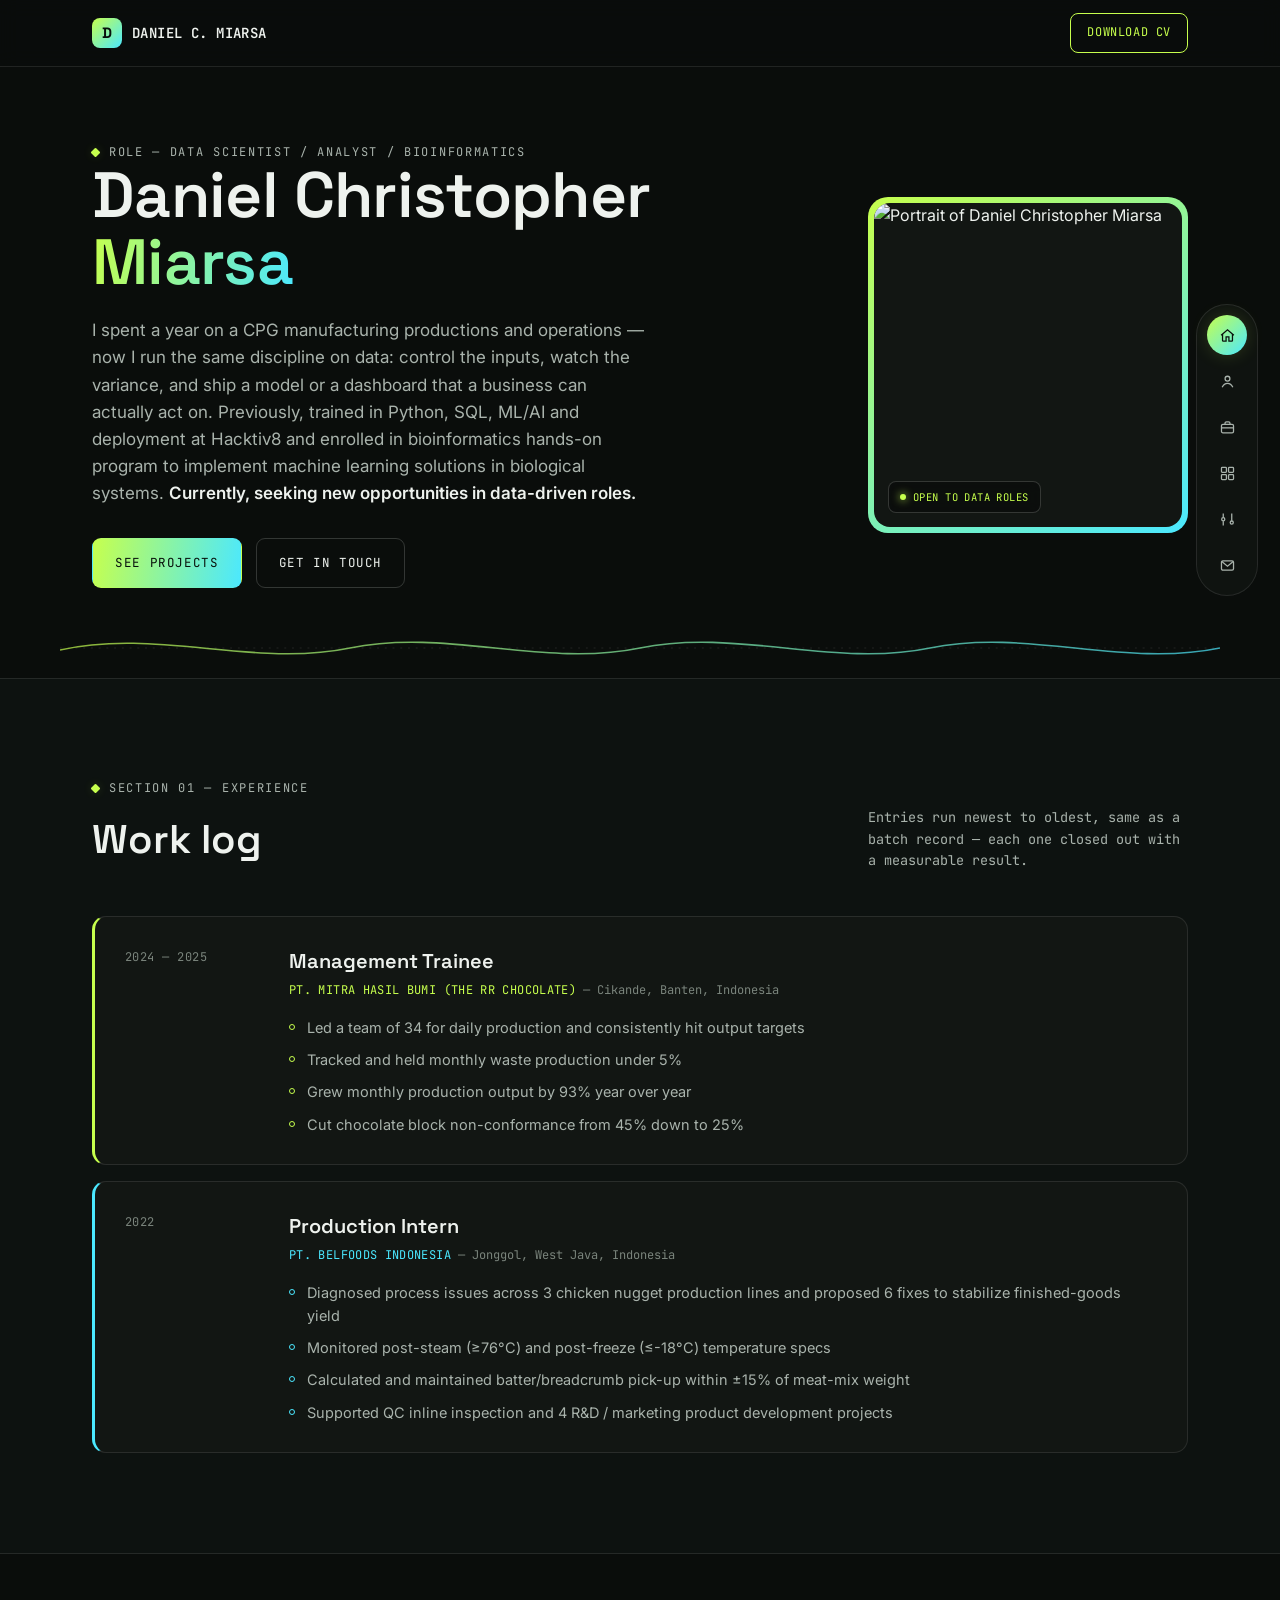
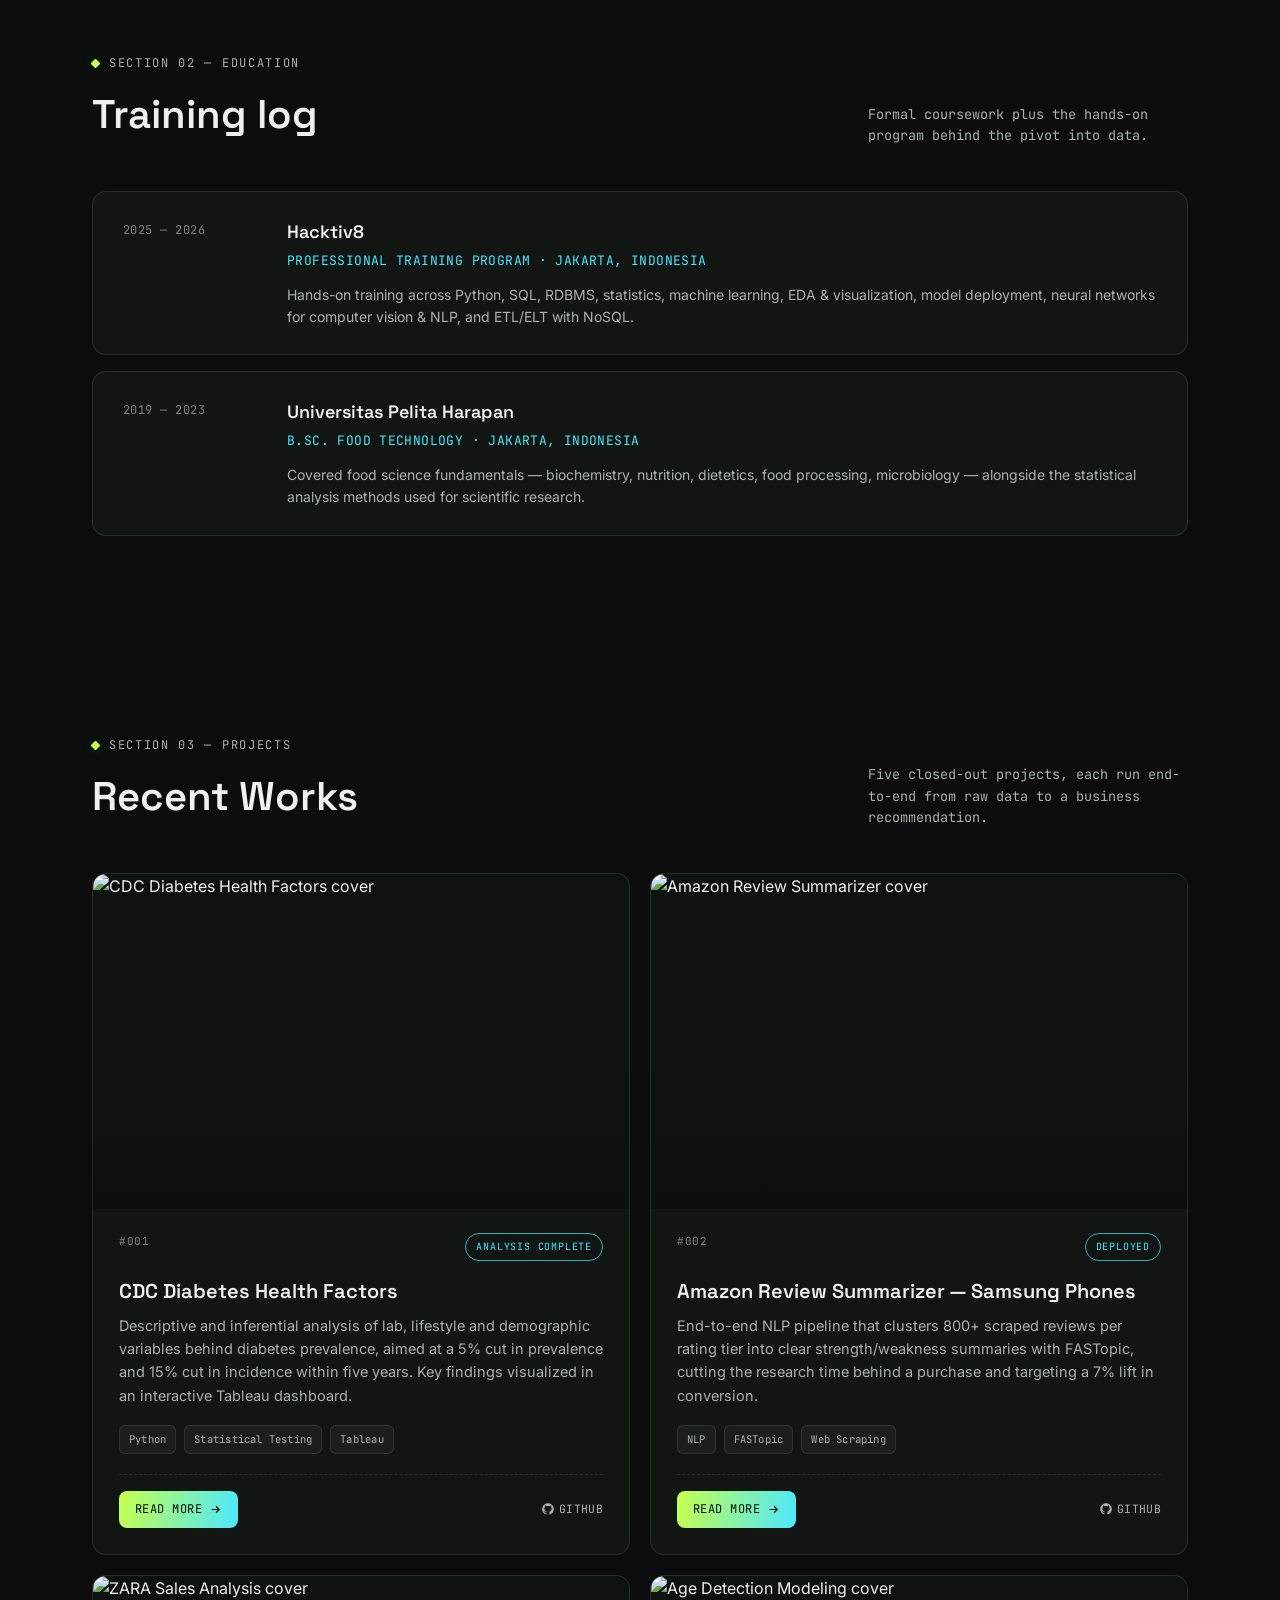
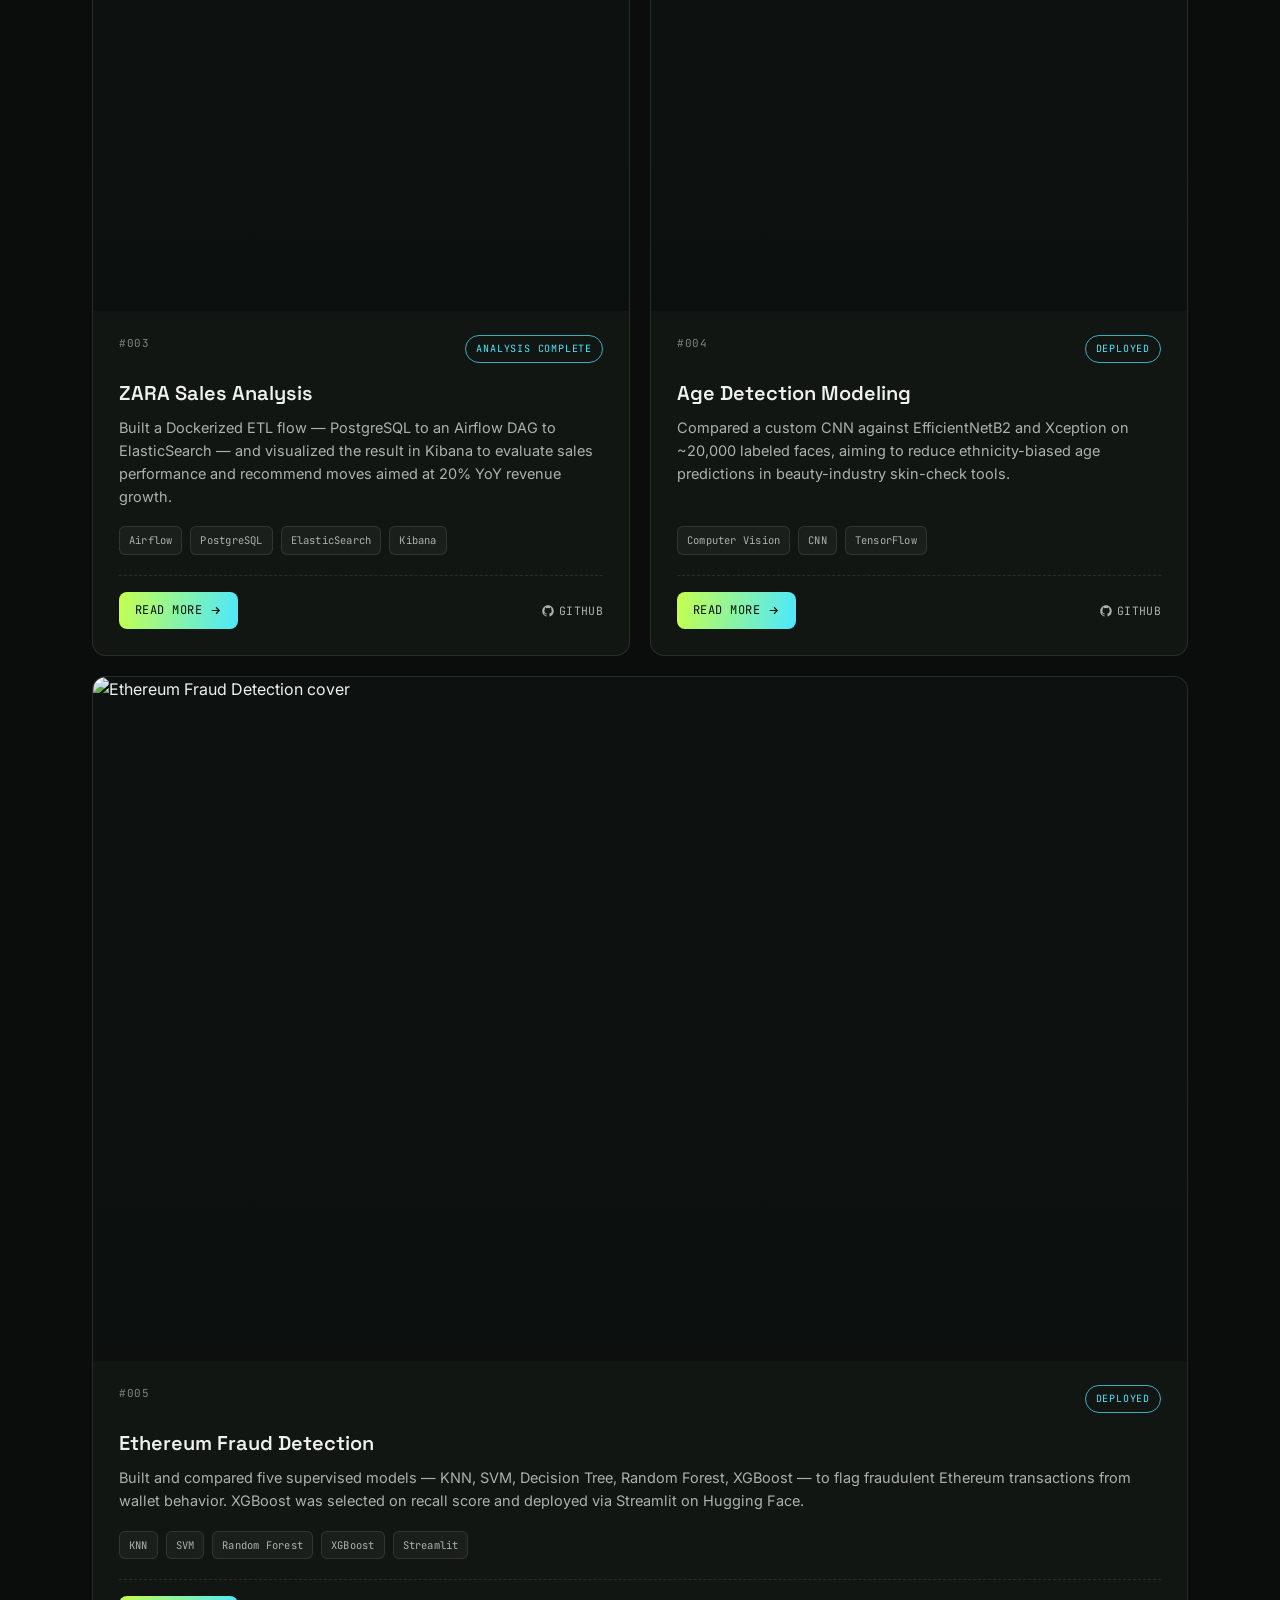
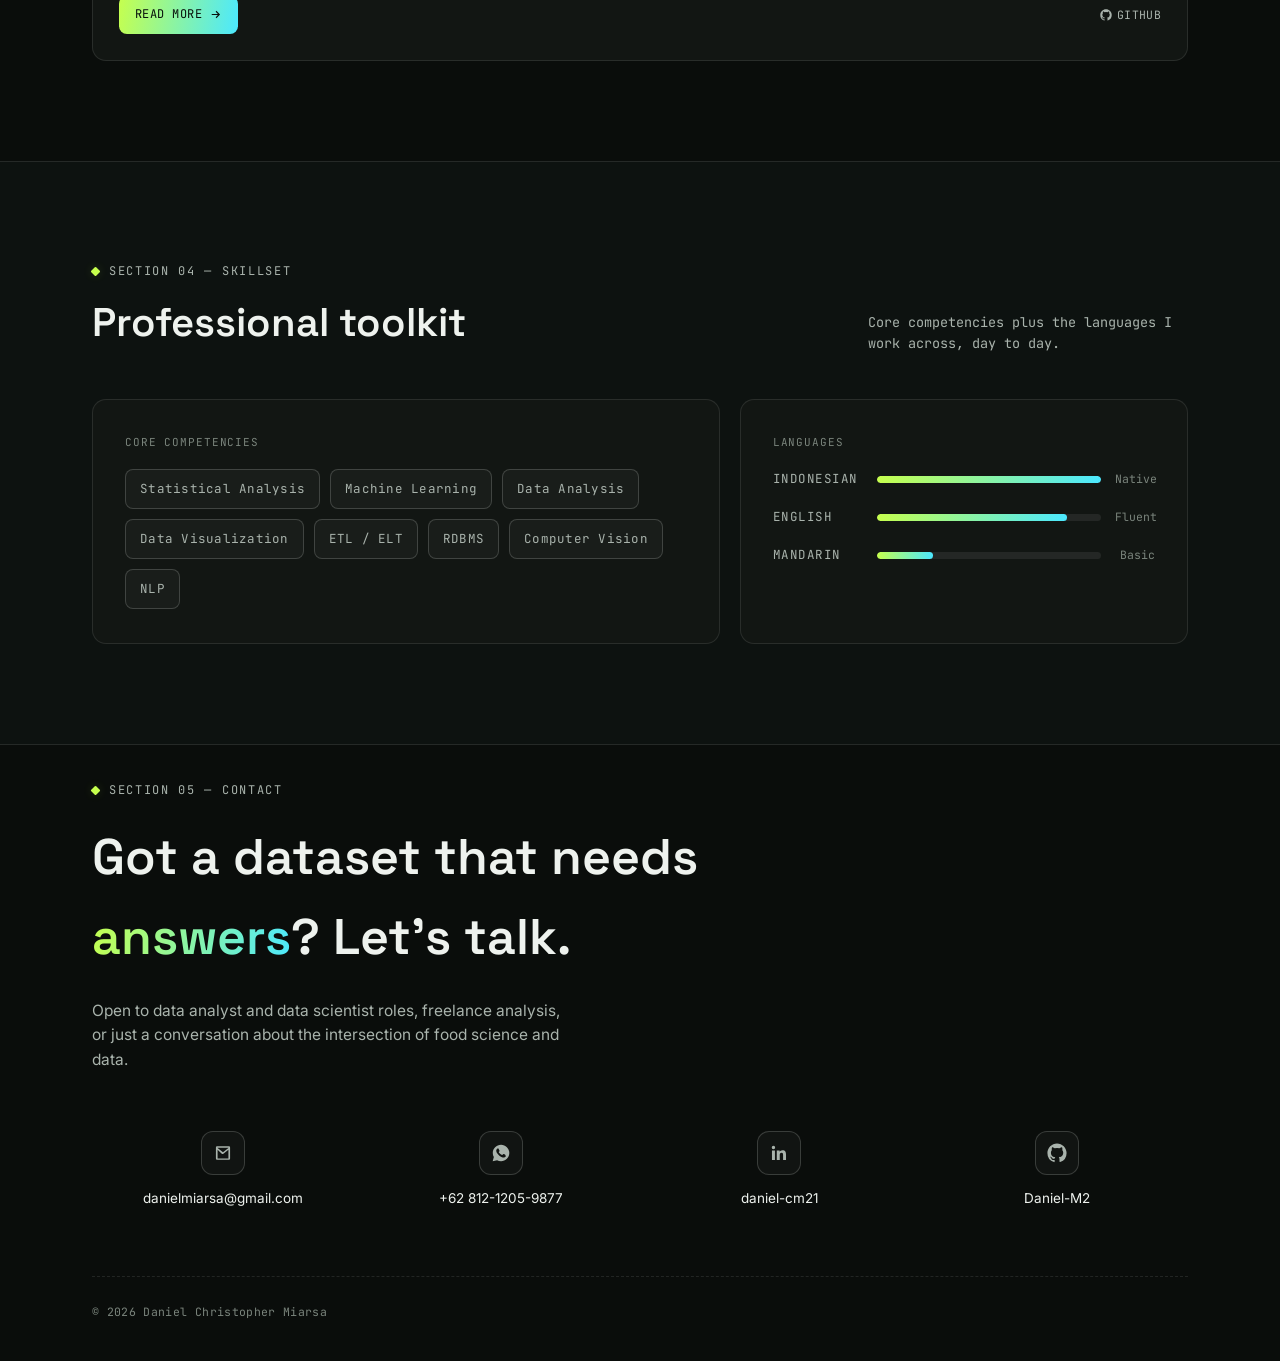
==== commit 6961499f: "seperated" ====
--- a/index.html
+++ b/index.html
@@ -18,7 +18,7 @@
   <div class="wrap">
     <a class="brand" href="#top">
       <span class="brand-mark">D</span>
-      DANIEL C. MIARSA <small>// BATCH NO. 001</small>
+      DANIEL C. MIARSA
     </a>
     <a class="nav-cta" href="https://a188238e-4dba-47ba-8eae-bcfe5e1c8514.filesusr.com/ugd/56e877_d1546fad252648c5af057e73b0017453.pdf" target="_blank" rel="noopener">Download CV</a>
     <button class="menu-btn" id="menuBtn" aria-label="Open menu" aria-expanded="false"><span></span></button>
@@ -70,10 +70,10 @@
 <section class="hero" id="top">
   <div class="wrap hero-grid">
     <div class="reveal is-visible">
-      <p class="eyebrow">Spec Sheet — Data Scientist / Analyst</p>
+      <p class="eyebrow">Role — Data Scientist / Analyst / Bioinformatics</p>
       <h1 class="hero-name">Daniel Christopher <span class="accent">Miarsa</span></h1>
       <p class="hero-desc">
-        I spent three years on a factory floor keeping chocolate production in spec — now I run the same discipline on data: control the inputs, watch the variance, and ship a model or a dashboard that a business can actually act on. <strong>Currently training in Python, SQL, ML and deployment at Hacktiv8.</strong>
+        I spent a year on a CPG manufacturing productions and operations — now I run the same discipline on data: control the inputs, watch the variance, and ship a model or a dashboard that a business can actually act on. Previously, trained in Python, SQL, ML/AI and deployment at Hacktiv8 and enrolled in bioinformatics hands-on program to implement machine learning solutions in biological systems. <strong>Currently, seeking new opportunities in data-driven roles.</strong>
       </p>
       <div class="hero-actions">
         <a class="btn btn-solid" href="#projects">See Projects</a>
@@ -88,33 +88,6 @@
           <div class="photo-tag"><span class="ping"></span> Open to Data Roles</div>
         </div>
       </div>
-    </div>
-  </div>
-
-  <div class="wrap readouts">
-    <div class="readout reveal">
-      <span class="field-no">01 / TEAM SPAN</span>
-      <span class="value">34</span>
-      <span class="label">People led on the daily production floor</span>
-      <span class="spec">ROLE — MANAGEMENT TRAINEE</span>
-    </div>
-    <div class="readout reveal">
-      <span class="field-no">02 / WASTE RATE</span>
-      <span class="value cyan">&lt;5%</span>
-      <span class="label">Monthly waste held under spec, sustained</span>
-      <span class="spec">TARGET MET — WITHIN LIMIT</span>
-    </div>
-    <div class="readout reveal">
-      <span class="field-no">03 / OUTPUT</span>
-      <span class="value">+93%</span>
-      <span class="label">Monthly production increase, year over year</span>
-      <span class="spec">TREND — UPWARD</span>
-    </div>
-    <div class="readout reveal">
-      <span class="field-no">04 / DEFECT RATE</span>
-      <span class="value cyan">45%→25%</span>
-      <span class="label">Chocolate block non-conformance reduced</span>
-      <span class="spec">DELTA — -20 PTS</span>
     </div>
   </div>
 </section>
@@ -134,93 +107,79 @@
 </div>
 
 <!-- ============================================================
-     ABOUT
-     ============================================================ -->
-<section id="about">
-  <div class="wrap">
-    <div class="section-head reveal">
-      <div>
-        <p class="eyebrow">Section 01 — About</p>
-        <h2 class="section-title">From the production line to the data pipeline</h2>
-      </div>
-      <p class="section-note">A Food Technology degree taught me how a system behaves under real variance. Data science gave me better instruments to measure it.</p>
-    </div>
-
-    <div class="about-grid">
-      <div class="card-base about-card reveal">
-        <p class="lede">I started out managing daily production for a chocolate manufacturer — leading a floor team, tracking yield, and chasing down the causes of defects until the numbers held.</p>
-        <p>That work made me obsessive about clean data: if the input isn't trustworthy, no dashboard downstream will save you. That obsession is why I pivoted into data science.</p>
-        <p>I'm now building the analytical and machine learning skillset — Python, SQL, statistical testing, model deployment — to do at scale what I used to do manually on a factory floor: find the variable that's actually driving the outcome, and turn it into a decision someone can act on.</p>
-      </div>
-      <div class="card-base tool-card reveal">
-        <span class="skills-col-title">Toolchain in daily use</span>
-        <div class="tag-cloud">
-          <span class="tag">Python</span>
-          <span class="tag">SQL</span>
-          <span class="tag">Pandas / NumPy</span>
-          <span class="tag">Scikit-Learn</span>
-          <span class="tag">TensorFlow</span>
-          <span class="tag">Tableau</span>
-          <span class="tag">Apache Airflow</span>
-          <span class="tag">ElasticSearch</span>
-          <span class="tag">Streamlit</span>
-        </div>
-      </div>
-    </div>
-  </div>
-</section>
-
-<!-- ============================================================
      EXPERIENCE
      ============================================================ -->
 <section id="experience" class="bg-alt">
   <div class="wrap">
     <div class="section-head reveal">
       <div>
-        <p class="eyebrow">Section 02 — Experience &amp; Education</p>
+        <p class="eyebrow">Section 01 — Experience</p>
         <h2 class="section-title">Work log</h2>
       </div>
       <p class="section-note">Entries run newest to oldest, same as a batch record — each one closed out with a measurable result.</p>
     </div>
 
-    <div class="exp-grid">
+    <div class="exp-list">
       <article class="card-base exp-card reveal">
-        <div class="exp-date">2024 — 2025</div>
-        <h3 class="exp-role">Management Trainee</h3>
-        <p class="exp-org">PT. Mitra Hasil Bumi (The RR Chocolate) <span>— Cikande, Banten, Indonesia</span></p>
-        <ul class="exp-bullets">
-          <li>Led a team of 34 for daily production and consistently hit output targets</li>
-          <li>Tracked and held monthly waste production under 5%</li>
-          <li>Grew monthly production output by 93% year over year</li>
-          <li>Cut chocolate block non-conformance from 45% down to 25%</li>
-        </ul>
+        <div class="exp-date-col">2024 — 2025</div>
+        <div class="exp-body">
+          <h3 class="exp-role">Management Trainee</h3>
+          <p class="exp-org">PT. Mitra Hasil Bumi (The RR Chocolate) <span>— Cikande, Banten, Indonesia</span></p>
+          <ul class="exp-bullets">
+            <li>Led a team of 34 for daily production and consistently hit output targets</li>
+            <li>Tracked and held monthly waste production under 5%</li>
+            <li>Grew monthly production output by 93% year over year</li>
+            <li>Cut chocolate block non-conformance from 45% down to 25%</li>
+          </ul>
+        </div>
       </article>
 
       <article class="card-base exp-card cyan reveal">
-        <div class="exp-date">2022</div>
-        <h3 class="exp-role">Production Intern</h3>
-        <p class="exp-org">PT. Belfoods Indonesia <span>— Jonggol, West Java, Indonesia</span></p>
-        <ul class="exp-bullets">
-          <li>Diagnosed process issues across 3 chicken nugget production lines and proposed 6 fixes to stabilize finished-goods yield</li>
-          <li>Monitored post-steam (≥76°C) and post-freeze (≤-18°C) temperature specs</li>
-          <li>Calculated and maintained batter/breadcrumb pick-up within ±15% of meat-mix weight</li>
-          <li>Supported QC inline inspection and 4 R&amp;D / marketing product development projects</li>
-        </ul>
-      </article>
-    </div>
-
-    <div class="edu-grid">
+        <div class="exp-date-col">2022</div>
+        <div class="exp-body">
+          <h3 class="exp-role">Production Intern</h3>
+          <p class="exp-org">PT. Belfoods Indonesia <span>— Jonggol, West Java, Indonesia</span></p>
+          <ul class="exp-bullets">
+            <li>Diagnosed process issues across 3 chicken nugget production lines and proposed 6 fixes to stabilize finished-goods yield</li>
+            <li>Monitored post-steam (≥76°C) and post-freeze (≤-18°C) temperature specs</li>
+            <li>Calculated and maintained batter/breadcrumb pick-up within ±15% of meat-mix weight</li>
+            <li>Supported QC inline inspection and 4 R&amp;D / marketing product development projects</li>
+          </ul>
+        </div>
+      </article>
+    </div>
+  </div>
+</section>
+
+<!-- ============================================================
+     EDUCATION
+     ============================================================ -->
+<section id="education">
+  <div class="wrap">
+    <div class="section-head reveal">
+      <div>
+        <p class="eyebrow">Section 02 — Education</p>
+        <h2 class="section-title">Training log</h2>
+      </div>
+      <p class="section-note">Formal coursework plus the hands-on program behind the pivot into data.</p>
+    </div>
+
+    <div class="edu-list">
       <div class="card-base edu-card reveal">
-        <span class="field-no">EDU — 2025 – 2026</span>
-        <h4>Hacktiv8</h4>
-        <p class="edu-org">Professional Training Program · Jakarta, Indonesia</p>
-        <p class="edu-desc">Hands-on training across Python, SQL, RDBMS, statistics, machine learning, EDA &amp; visualization, model deployment, neural networks for computer vision &amp; NLP, and ETL/ELT with NoSQL.</p>
+        <div class="edu-date-col">2025 — 2026</div>
+        <div class="edu-body">
+          <h4>Hacktiv8</h4>
+          <p class="edu-org">Professional Training Program · Jakarta, Indonesia</p>
+          <p class="edu-desc">Hands-on training across Python, SQL, RDBMS, statistics, machine learning, EDA &amp; visualization, model deployment, neural networks for computer vision &amp; NLP, and ETL/ELT with NoSQL.</p>
+        </div>
       </div>
       <div class="card-base edu-card reveal">
-        <span class="field-no">EDU — 2019 – 2023</span>
-        <h4>Universitas Pelita Harapan</h4>
-        <p class="edu-org">B.Sc. Food Technology · Jakarta, Indonesia</p>
-        <p class="edu-desc">Covered food science fundamentals — biochemistry, nutrition, dietetics, food processing, microbiology — alongside the statistical analysis methods used for scientific research.</p>
+        <div class="edu-date-col">2019 — 2023</div>
+        <div class="edu-body">
+          <h4>Universitas Pelita Harapan</h4>
+          <p class="edu-org">B.Sc. Food Technology · Jakarta, Indonesia</p>
+          <p class="edu-desc">Covered food science fundamentals — biochemistry, nutrition, dietetics, food processing, microbiology — alongside the statistical analysis methods used for scientific research.</p>
+        </div>
       </div>
     </div>
   </div>
@@ -234,7 +193,7 @@
     <div class="section-head reveal">
       <div>
         <p class="eyebrow">Section 03 — Projects</p>
-        <h2 class="section-title">Batch records</h2>
+        <h2 class="section-title">Recent Works</h2>
       </div>
       <p class="section-note">Five closed-out projects, each run end-to-end from raw data to a business recommendation.</p>
     </div>
@@ -242,102 +201,132 @@
     <div class="projects-grid">
 
       <article class="card-base proj-card reveal">
-        <div class="proj-top">
-          <span class="field-no">BATCH NO. 001</span>
-          <span class="proj-stamp">Analysis Complete</span>
-        </div>
-        <h3 class="proj-title">CDC Diabetes Health Factors</h3>
-        <p class="proj-desc">Descriptive and inferential analysis of lab, lifestyle and demographic variables behind diabetes prevalence, aimed at a 5% cut in prevalence and 15% cut in incidence within five years. Key findings visualized in an interactive Tableau dashboard.</p>
-        <div class="proj-tags"><span>Python</span><span>Statistical Testing</span><span>Tableau</span></div>
-        <div class="proj-links">
-          <a href="https://github.com/Daniel-M2/cdc-diabetes-analysis" target="_blank" rel="noopener">
-            <svg viewBox="0 0 24 24" fill="currentColor"><path d="M12 .5C5.73.5.5 5.73.5 12a11.5 11.5 0 0 0 7.86 10.94c.58.1.79-.25.79-.56v-2c-3.2.7-3.88-1.54-3.88-1.54-.53-1.34-1.29-1.7-1.29-1.7-1.05-.72.08-.7.08-.7 1.17.08 1.78 1.2 1.78 1.2 1.03 1.76 2.71 1.25 3.37.96.1-.75.4-1.25.73-1.54-2.55-.29-5.23-1.27-5.23-5.67 0-1.25.45-2.28 1.18-3.08-.12-.29-.51-1.46.11-3.05 0 0 .97-.31 3.18 1.18a11 11 0 0 1 5.8 0c2.2-1.49 3.17-1.18 3.17-1.18.63 1.59.24 2.76.12 3.05.74.8 1.18 1.83 1.18 3.08 0 4.41-2.69 5.38-5.25 5.66.41.36.78 1.05.78 2.12v3.14c0 .31.21.67.8.56A11.5 11.5 0 0 0 23.5 12C23.5 5.73 18.27.5 12 .5Z"/></svg>
-            GitHub
-          </a>
-          <a href="https://public.tableau.com/views/Milestone1_17623572447880/Demographic" target="_blank" rel="noopener">
-            <svg viewBox="0 0 24 24" fill="currentColor"><path d="M14 3h7v7h-2V6.4l-9.3 9.3-1.4-1.4L17.6 5H14V3ZM5 5h6v2H7v10h10v-4h2v6H5V5Z"/></svg>
-            Dashboard
-          </a>
+        <a class="proj-cover" href="projects/cdc-diabetes.html">
+          <img src="https://static.wixstatic.com/media/nsplsh_62526a70476a776d616538~mv2_d_5184_3456_s_4_2.jpg/v1/fill/w_800,h_500,al_c,q_85,usm_0.66_1.00_0.01,enc_auto/nsplsh_62526a70476a776d616538~mv2_d_5184_3456_s_4_2.jpg" alt="CDC Diabetes Health Factors cover" loading="lazy">
+        </a>
+        <div class="proj-body">
+          <div class="proj-top">
+            <span class="field-no">#001</span>
+            <span class="proj-stamp">Analysis Complete</span>
+          </div>
+          <h3 class="proj-title">CDC Diabetes Health Factors</h3>
+          <p class="proj-desc">Descriptive and inferential analysis of lab, lifestyle and demographic variables behind diabetes prevalence, aimed at a 5% cut in prevalence and 15% cut in incidence within five years. Key findings visualized in an interactive Tableau dashboard.</p>
+          <div class="proj-tags"><span>Python</span><span>Statistical Testing</span><span>Tableau</span></div>
+          <div class="proj-cta-row">
+            <a class="btn-readmore" href="projects/cdc-diabetes.html">Read More
+              <svg viewBox="0 0 24 24" fill="none" stroke="currentColor" stroke-width="2"><path d="M5 12h14M13 6l6 6-6 6"/></svg>
+            </a>
+            <div class="proj-links">
+              <a href="https://github.com/Daniel-M2/cdc-diabetes-analysis" target="_blank" rel="noopener">
+                <svg viewBox="0 0 24 24" fill="currentColor"><path d="M12 .5C5.73.5.5 5.73.5 12a11.5 11.5 0 0 0 7.86 10.94c.58.1.79-.25.79-.56v-2c-3.2.7-3.88-1.54-3.88-1.54-.53-1.34-1.29-1.7-1.29-1.7-1.05-.72.08-.7.08-.7 1.17.08 1.78 1.2 1.78 1.2 1.03 1.76 2.71 1.25 3.37.96.1-.75.4-1.25.73-1.54-2.55-.29-5.23-1.27-5.23-5.67 0-1.25.45-2.28 1.18-3.08-.12-.29-.51-1.46.11-3.05 0 0 .97-.31 3.18 1.18a11 11 0 0 1 5.8 0c2.2-1.49 3.17-1.18 3.17-1.18.63 1.59.24 2.76.12 3.05.74.8 1.18 1.83 1.18 3.08 0 4.41-2.69 5.38-5.25 5.66.41.36.78 1.05.78 2.12v3.14c0 .31.21.67.8.56A11.5 11.5 0 0 0 23.5 12C23.5 5.73 18.27.5 12 .5Z"/></svg>
+                GitHub
+              </a>
+            </div>
+          </div>
         </div>
       </article>
 
       <article class="card-base proj-card reveal">
-        <div class="proj-top">
-          <span class="field-no">BATCH NO. 002</span>
-          <span class="proj-stamp">Deployed</span>
-        </div>
-        <h3 class="proj-title">Amazon Review Summarizer — Samsung Phones</h3>
-        <p class="proj-desc">End-to-end NLP pipeline that clusters 800+ scraped reviews per rating tier into clear strength/weakness summaries with FASTopic, cutting the research time behind a purchase and targeting a 7% lift in conversion.</p>
-        <div class="proj-tags"><span>NLP</span><span>FASTopic</span><span>Web Scraping</span></div>
-        <div class="proj-links">
-          <a href="https://github.com/Daniel-M2/Amazon-Product-Review-Summarizer-Samsung" target="_blank" rel="noopener">
-            <svg viewBox="0 0 24 24" fill="currentColor"><path d="M12 .5C5.73.5.5 5.73.5 12a11.5 11.5 0 0 0 7.86 10.94c.58.1.79-.25.79-.56v-2c-3.2.7-3.88-1.54-3.88-1.54-.53-1.34-1.29-1.7-1.29-1.7-1.05-.72.08-.7.08-.7 1.17.08 1.78 1.2 1.78 1.2 1.03 1.76 2.71 1.25 3.37.96.1-.75.4-1.25.73-1.54-2.55-.29-5.23-1.27-5.23-5.67 0-1.25.45-2.28 1.18-3.08-.12-.29-.51-1.46.11-3.05 0 0 .97-.31 3.18 1.18a11 11 0 0 1 5.8 0c2.2-1.49 3.17-1.18 3.17-1.18.63 1.59.24 2.76.12 3.05.74.8 1.18 1.83 1.18 3.08 0 4.41-2.69 5.38-5.25 5.66.41.36.78 1.05.78 2.12v3.14c0 .31.21.67.8.56A11.5 11.5 0 0 0 23.5 12C23.5 5.73 18.27.5 12 .5Z"/></svg>
-            GitHub
-          </a>
-          <a href="https://huggingface.co/spaces/fluqs1808/Final_Project_Samrize" target="_blank" rel="noopener">
-            <svg viewBox="0 0 24 24" fill="currentColor"><path d="M5 5h6v2H7v10h10v-4h2v6H5V5Zm9-2h7v7h-2V6.4l-9.3 9.3-1.4-1.4L17.6 5H14V3Z"/></svg>
-            Live Demo
-          </a>
+        <a class="proj-cover" href="projects/samsung-review.html">
+          <img src="https://static.wixstatic.com/media/nsplsh_1ff279bc1d1044f9853ffff3a7ac812b~mv2.jpg/v1/fill/w_800,h_500,al_c,q_85,usm_0.66_1.00_0.01,enc_auto/nsplsh_1ff279bc1d1044f9853ffff3a7ac812b~mv2.jpg" alt="Amazon Review Summarizer cover" loading="lazy">
+        </a>
+        <div class="proj-body">
+          <div class="proj-top">
+            <span class="field-no">#002</span>
+            <span class="proj-stamp">Deployed</span>
+          </div>
+          <h3 class="proj-title">Amazon Review Summarizer — Samsung Phones</h3>
+          <p class="proj-desc">End-to-end NLP pipeline that clusters 800+ scraped reviews per rating tier into clear strength/weakness summaries with FASTopic, cutting the research time behind a purchase and targeting a 7% lift in conversion.</p>
+          <div class="proj-tags"><span>NLP</span><span>FASTopic</span><span>Web Scraping</span></div>
+          <div class="proj-cta-row">
+            <a class="btn-readmore" href="projects/samsung-review.html">Read More
+              <svg viewBox="0 0 24 24" fill="none" stroke="currentColor" stroke-width="2"><path d="M5 12h14M13 6l6 6-6 6"/></svg>
+            </a>
+            <div class="proj-links">
+              <a href="https://github.com/Daniel-M2/Amazon-Product-Review-Summarizer-Samsung" target="_blank" rel="noopener">
+                <svg viewBox="0 0 24 24" fill="currentColor"><path d="M12 .5C5.73.5.5 5.73.5 12a11.5 11.5 0 0 0 7.86 10.94c.58.1.79-.25.79-.56v-2c-3.2.7-3.88-1.54-3.88-1.54-.53-1.34-1.29-1.7-1.29-1.7-1.05-.72.08-.7.08-.7 1.17.08 1.78 1.2 1.78 1.2 1.03 1.76 2.71 1.25 3.37.96.1-.75.4-1.25.73-1.54-2.55-.29-5.23-1.27-5.23-5.67 0-1.25.45-2.28 1.18-3.08-.12-.29-.51-1.46.11-3.05 0 0 .97-.31 3.18 1.18a11 11 0 0 1 5.8 0c2.2-1.49 3.17-1.18 3.17-1.18.63 1.59.24 2.76.12 3.05.74.8 1.18 1.83 1.18 3.08 0 4.41-2.69 5.38-5.25 5.66.41.36.78 1.05.78 2.12v3.14c0 .31.21.67.8.56A11.5 11.5 0 0 0 23.5 12C23.5 5.73 18.27.5 12 .5Z"/></svg>
+                GitHub
+              </a>
+            </div>
+          </div>
         </div>
       </article>
 
       <article class="card-base proj-card reveal">
-        <div class="proj-top">
-          <span class="field-no">BATCH NO. 003</span>
-          <span class="proj-stamp">Analysis Complete</span>
-        </div>
-        <h3 class="proj-title">ZARA Sales Analysis</h3>
-        <p class="proj-desc">Built a Dockerized ETL flow — PostgreSQL to an Airflow DAG to ElasticSearch — and visualized the result in Kibana to evaluate sales performance and recommend moves aimed at 20% YoY revenue growth.</p>
-        <div class="proj-tags"><span>Airflow</span><span>PostgreSQL</span><span>ElasticSearch</span><span>Kibana</span></div>
-        <div class="proj-links">
-          <a href="https://github.com/Daniel-M2/ZARA-sales-analysis" target="_blank" rel="noopener">
-            <svg viewBox="0 0 24 24" fill="currentColor"><path d="M12 .5C5.73.5.5 5.73.5 12a11.5 11.5 0 0 0 7.86 10.94c.58.1.79-.25.79-.56v-2c-3.2.7-3.88-1.54-3.88-1.54-.53-1.34-1.29-1.7-1.29-1.7-1.05-.72.08-.7.08-.7 1.17.08 1.78 1.2 1.78 1.2 1.03 1.76 2.71 1.25 3.37.96.1-.75.4-1.25.73-1.54-2.55-.29-5.23-1.27-5.23-5.67 0-1.25.45-2.28 1.18-3.08-.12-.29-.51-1.46.11-3.05 0 0 .97-.31 3.18 1.18a11 11 0 0 1 5.8 0c2.2-1.49 3.17-1.18 3.17-1.18.63 1.59.24 2.76.12 3.05.74.8 1.18 1.83 1.18 3.08 0 4.41-2.69 5.38-5.25 5.66.41.36.78 1.05.78 2.12v3.14c0 .31.21.67.8.56A11.5 11.5 0 0 0 23.5 12C23.5 5.73 18.27.5 12 .5Z"/></svg>
-            GitHub
-          </a>
-          <a href="https://www.canva.com/design/DAG_iFbz01k/Vu0Pc6-QK4eGLikiVzCy4g/view" target="_blank" rel="noopener">
-            <svg viewBox="0 0 24 24" fill="currentColor"><path d="M4 4h16v2H4V4Zm0 14h16v2H4v-2Zm0-7h10v2H4v-2Z"/></svg>
-            Slides
-          </a>
+        <a class="proj-cover" href="projects/zara-sales.html">
+          <img src="https://static.wixstatic.com/media/nsplsh_79eadcf592304e54bb44dd2a83a7ecff~mv2.jpg/v1/fill/w_800,h_500,al_c,q_85,usm_0.66_1.00_0.01,enc_auto/nsplsh_79eadcf592304e54bb44dd2a83a7ecff~mv2.jpg" alt="ZARA Sales Analysis cover" loading="lazy">
+        </a>
+        <div class="proj-body">
+          <div class="proj-top">
+            <span class="field-no">#003</span>
+            <span class="proj-stamp">Analysis Complete</span>
+          </div>
+          <h3 class="proj-title">ZARA Sales Analysis</h3>
+          <p class="proj-desc">Built a Dockerized ETL flow — PostgreSQL to an Airflow DAG to ElasticSearch — and visualized the result in Kibana to evaluate sales performance and recommend moves aimed at 20% YoY revenue growth.</p>
+          <div class="proj-tags"><span>Airflow</span><span>PostgreSQL</span><span>ElasticSearch</span><span>Kibana</span></div>
+          <div class="proj-cta-row">
+            <a class="btn-readmore" href="projects/zara-sales.html">Read More
+              <svg viewBox="0 0 24 24" fill="none" stroke="currentColor" stroke-width="2"><path d="M5 12h14M13 6l6 6-6 6"/></svg>
+            </a>
+            <div class="proj-links">
+              <a href="https://github.com/Daniel-M2/ZARA-sales-analysis" target="_blank" rel="noopener">
+                <svg viewBox="0 0 24 24" fill="currentColor"><path d="M12 .5C5.73.5.5 5.73.5 12a11.5 11.5 0 0 0 7.86 10.94c.58.1.79-.25.79-.56v-2c-3.2.7-3.88-1.54-3.88-1.54-.53-1.34-1.29-1.7-1.29-1.7-1.05-.72.08-.7.08-.7 1.17.08 1.78 1.2 1.78 1.2 1.03 1.76 2.71 1.25 3.37.96.1-.75.4-1.25.73-1.54-2.55-.29-5.23-1.27-5.23-5.67 0-1.25.45-2.28 1.18-3.08-.12-.29-.51-1.46.11-3.05 0 0 .97-.31 3.18 1.18a11 11 0 0 1 5.8 0c2.2-1.49 3.17-1.18 3.17-1.18.63 1.59.24 2.76.12 3.05.74.8 1.18 1.83 1.18 3.08 0 4.41-2.69 5.38-5.25 5.66.41.36.78 1.05.78 2.12v3.14c0 .31.21.67.8.56A11.5 11.5 0 0 0 23.5 12C23.5 5.73 18.27.5 12 .5Z"/></svg>
+                GitHub
+              </a>
+            </div>
+          </div>
         </div>
       </article>
 
       <article class="card-base proj-card reveal">
-        <div class="proj-top">
-          <span class="field-no">BATCH NO. 004</span>
-          <span class="proj-stamp">Deployed</span>
-        </div>
-        <h3 class="proj-title">Age Detection Modeling</h3>
-        <p class="proj-desc">Compared a custom CNN against EfficientNetB2 and Xception on ~20,000 labeled faces, aiming to reduce ethnicity-biased age predictions in beauty-industry skin-check tools.</p>
-        <div class="proj-tags"><span>Computer Vision</span><span>CNN</span><span>TensorFlow</span></div>
-        <div class="proj-links">
-          <a href="https://github.com/Daniel-M2/age-detection-modeling" target="_blank" rel="noopener">
-            <svg viewBox="0 0 24 24" fill="currentColor"><path d="M12 .5C5.73.5.5 5.73.5 12a11.5 11.5 0 0 0 7.86 10.94c.58.1.79-.25.79-.56v-2c-3.2.7-3.88-1.54-3.88-1.54-.53-1.34-1.29-1.7-1.29-1.7-1.05-.72.08-.7.08-.7 1.17.08 1.78 1.2 1.78 1.2 1.03 1.76 2.71 1.25 3.37.96.1-.75.4-1.25.73-1.54-2.55-.29-5.23-1.27-5.23-5.67 0-1.25.45-2.28 1.18-3.08-.12-.29-.51-1.46.11-3.05 0 0 .97-.31 3.18 1.18a11 11 0 0 1 5.8 0c2.2-1.49 3.17-1.18 3.17-1.18.63 1.59.24 2.76.12 3.05.74.8 1.18 1.83 1.18 3.08 0 4.41-2.69 5.38-5.25 5.66.41.36.78 1.05.78 2.12v3.14c0 .31.21.67.8.56A11.5 11.5 0 0 0 23.5 12C23.5 5.73 18.27.5 12 .5Z"/></svg>
-            GitHub
-          </a>
-          <a href="https://huggingface.co/spaces/dcm2/deployments" target="_blank" rel="noopener">
-            <svg viewBox="0 0 24 24" fill="currentColor"><path d="M5 5h6v2H7v10h10v-4h2v6H5V5Zm9-2h7v7h-2V6.4l-9.3 9.3-1.4-1.4L17.6 5H14V3Z"/></svg>
-            Live Demo
-          </a>
+        <a class="proj-cover" href="projects/age-detection.html">
+          <img src="https://static.wixstatic.com/media/nsplsh_2d35585055704164636477~mv2_d_5734_3828_s_4_2.jpg/v1/fill/w_800,h_500,al_c,q_85,usm_0.66_1.00_0.01,enc_auto/nsplsh_2d35585055704164636477~mv2_d_5734_3828_s_4_2.jpg" alt="Age Detection Modeling cover" loading="lazy">
+        </a>
+        <div class="proj-body">
+          <div class="proj-top">
+            <span class="field-no">#004</span>
+            <span class="proj-stamp">Deployed</span>
+          </div>
+          <h3 class="proj-title">Age Detection Modeling</h3>
+          <p class="proj-desc">Compared a custom CNN against EfficientNetB2 and Xception on ~20,000 labeled faces, aiming to reduce ethnicity-biased age predictions in beauty-industry skin-check tools.</p>
+          <div class="proj-tags"><span>Computer Vision</span><span>CNN</span><span>TensorFlow</span></div>
+          <div class="proj-cta-row">
+            <a class="btn-readmore" href="projects/age-detection.html">Read More
+              <svg viewBox="0 0 24 24" fill="none" stroke="currentColor" stroke-width="2"><path d="M5 12h14M13 6l6 6-6 6"/></svg>
+            </a>
+            <div class="proj-links">
+              <a href="https://github.com/Daniel-M2/age-detection-modeling" target="_blank" rel="noopener">
+                <svg viewBox="0 0 24 24" fill="currentColor"><path d="M12 .5C5.73.5.5 5.73.5 12a11.5 11.5 0 0 0 7.86 10.94c.58.1.79-.25.79-.56v-2c-3.2.7-3.88-1.54-3.88-1.54-.53-1.34-1.29-1.7-1.29-1.7-1.05-.72.08-.7.08-.7 1.17.08 1.78 1.2 1.78 1.2 1.03 1.76 2.71 1.25 3.37.96.1-.75.4-1.25.73-1.54-2.55-.29-5.23-1.27-5.23-5.67 0-1.25.45-2.28 1.18-3.08-.12-.29-.51-1.46.11-3.05 0 0 .97-.31 3.18 1.18a11 11 0 0 1 5.8 0c2.2-1.49 3.17-1.18 3.17-1.18.63 1.59.24 2.76.12 3.05.74.8 1.18 1.83 1.18 3.08 0 4.41-2.69 5.38-5.25 5.66.41.36.78 1.05.78 2.12v3.14c0 .31.21.67.8.56A11.5 11.5 0 0 0 23.5 12C23.5 5.73 18.27.5 12 .5Z"/></svg>
+                GitHub
+              </a>
+            </div>
+          </div>
         </div>
       </article>
 
       <article class="card-base proj-card reveal" style="grid-column: span 2;">
-        <div class="proj-top">
-          <span class="field-no">BATCH NO. 005</span>
-          <span class="proj-stamp">Deployed</span>
-        </div>
-        <h3 class="proj-title">Ethereum Fraud Detection</h3>
-        <p class="proj-desc">Built and compared five supervised models — KNN, SVM, Decision Tree, Random Forest, XGBoost — to flag fraudulent Ethereum transactions from wallet behavior. XGBoost was selected on recall score and deployed via Streamlit on Hugging Face.</p>
-        <div class="proj-tags"><span>KNN</span><span>SVM</span><span>Random Forest</span><span>XGBoost</span><span>Streamlit</span></div>
-        <div class="proj-links">
-          <a href="https://github.com/Daniel-M2/eth-fraud-detection" target="_blank" rel="noopener">
-            <svg viewBox="0 0 24 24" fill="currentColor"><path d="M12 .5C5.73.5.5 5.73.5 12a11.5 11.5 0 0 0 7.86 10.94c.58.1.79-.25.79-.56v-2c-3.2.7-3.88-1.54-3.88-1.54-.53-1.34-1.29-1.7-1.29-1.7-1.05-.72.08-.7.08-.7 1.17.08 1.78 1.2 1.78 1.2 1.03 1.76 2.71 1.25 3.37.96.1-.75.4-1.25.73-1.54-2.55-.29-5.23-1.27-5.23-5.67 0-1.25.45-2.28 1.18-3.08-.12-.29-.51-1.46.11-3.05 0 0 .97-.31 3.18 1.18a11 11 0 0 1 5.8 0c2.2-1.49 3.17-1.18 3.17-1.18.63 1.59.24 2.76.12 3.05.74.8 1.18 1.83 1.18 3.08 0 4.41-2.69 5.38-5.25 5.66.41.36.78 1.05.78 2.12v3.14c0 .31.21.67.8.56A11.5 11.5 0 0 0 23.5 12C23.5 5.73 18.27.5 12 .5Z"/></svg>
-            GitHub
-          </a>
-          <a href="https://huggingface.co/spaces/dcm2/deployment" target="_blank" rel="noopener">
-            <svg viewBox="0 0 24 24" fill="currentColor"><path d="M5 5h6v2H7v10h10v-4h2v6H5V5Zm9-2h7v7h-2V6.4l-9.3 9.3-1.4-1.4L17.6 5H14V3Z"/></svg>
-            Live Demo
-          </a>
+        <a class="proj-cover" href="projects/eth-fraud.html">
+          <img src="https://static.wixstatic.com/media/nsplsh_06c009c400e641f8918b1a71819bdff3~mv2.jpg/v1/fill/w_1200,h_500,al_c,q_85,usm_0.66_1.00_0.01,enc_auto/nsplsh_06c009c400e641f8918b1a71819bdff3~mv2.jpg" alt="Ethereum Fraud Detection cover" loading="lazy">
+        </a>
+        <div class="proj-body">
+          <div class="proj-top">
+            <span class="field-no">#005</span>
+            <span class="proj-stamp">Deployed</span>
+          </div>
+          <h3 class="proj-title">Ethereum Fraud Detection</h3>
+          <p class="proj-desc">Built and compared five supervised models — KNN, SVM, Decision Tree, Random Forest, XGBoost — to flag fraudulent Ethereum transactions from wallet behavior. XGBoost was selected on recall score and deployed via Streamlit on Hugging Face.</p>
+          <div class="proj-tags"><span>KNN</span><span>SVM</span><span>Random Forest</span><span>XGBoost</span><span>Streamlit</span></div>
+          <div class="proj-cta-row">
+            <a class="btn-readmore" href="projects/eth-fraud.html">Read More
+              <svg viewBox="0 0 24 24" fill="none" stroke="currentColor" stroke-width="2"><path d="M5 12h14M13 6l6 6-6 6"/></svg>
+            </a>
+            <div class="proj-links">
+              <a href="https://github.com/Daniel-M2/eth-fraud-detection" target="_blank" rel="noopener">
+                <svg viewBox="0 0 24 24" fill="currentColor"><path d="M12 .5C5.73.5.5 5.73.5 12a11.5 11.5 0 0 0 7.86 10.94c.58.1.79-.25.79-.56v-2c-3.2.7-3.88-1.54-3.88-1.54-.53-1.34-1.29-1.7-1.29-1.7-1.05-.72.08-.7.08-.7 1.17.08 1.78 1.2 1.78 1.2 1.03 1.76 2.71 1.25 3.37.96.1-.75.4-1.25.73-1.54-2.55-.29-5.23-1.27-5.23-5.67 0-1.25.45-2.28 1.18-3.08-.12-.29-.51-1.46.11-3.05 0 0 .97-.31 3.18 1.18a11 11 0 0 1 5.8 0c2.2-1.49 3.17-1.18 3.17-1.18.63 1.59.24 2.76.12 3.05.74.8 1.18 1.83 1.18 3.08 0 4.41-2.69 5.38-5.25 5.66.41.36.78 1.05.78 2.12v3.14c0 .31.21.67.8.56A11.5 11.5 0 0 0 23.5 12C23.5 5.73 18.27.5 12 .5Z"/></svg>
+                GitHub
+              </a>
+            </div>
+          </div>
         </div>
       </article>
 
@@ -437,7 +426,6 @@
 
     <div class="signoff">
       <span>© <span id="year">2026</span> Daniel Christopher Miarsa</span>
-      <span>Record closed — built with intent, not a template</span>
     </div>
   </div>
 </footer>
--- a/styles.css
+++ b/styles.css
@@ -482,29 +482,31 @@
 .tag:hover{ border-color: var(--cyan); color: var(--cyan); }
 
 /* ============================================================
-   EXPERIENCE + EDUCATION — cards
-   ============================================================ */
-.exp-grid{
-  display:grid;
-  grid-template-columns: 1fr 1fr;
-  gap: 20px;
+   EXPERIENCE — stacked list (no grid)
+   ============================================================ */
+.exp-list{
+  display:flex;
+  flex-direction:column;
+  gap: 16px;
 }
 .exp-card{
-  padding: 30px 28px;
+  padding: 28px 30px;
   border-left: 3px solid var(--lime);
   display:flex;
-  flex-direction:column;
+  gap: 32px;
   transition: transform .18s ease, border-color .18s ease;
 }
 .exp-card.cyan{ border-left-color: var(--cyan); }
-.exp-card:hover{ transform: translateY(-3px); }
-.exp-date{
-  font-family: var(--mono);
-  font-size:11.5px;
+.exp-card:hover{ transform: translateX(4px); }
+.exp-date-col{
+  flex: 0 0 132px;
+  font-family: var(--mono);
+  font-size:12px;
   color: var(--text-faint);
   letter-spacing:.04em;
-  margin-bottom:14px;
-}
+  padding-top:3px;
+}
+.exp-body{ flex:1; min-width:0; }
 .exp-role{ font-size:20px; margin-bottom:4px; }
 .exp-org{
   font-family: var(--mono);
@@ -533,16 +535,33 @@
 }
 .exp-card.cyan .exp-bullets li::before{ border-color: var(--cyan); }
 
-.edu-grid{
-  display:grid;
-  grid-template-columns: 1fr 1fr;
-  gap: 20px;
-  margin-top: 20px;
-}
-.edu-card{ padding: 26px 26px 24px; }
-.edu-card .field-no{ display:block; margin-bottom:12px; }
+/* ============================================================
+   EDUCATION — stacked list (no grid)
+   ============================================================ */
+.edu-list{
+  display:flex;
+  flex-direction:column;
+  gap: 16px;
+}
+.edu-card{
+  padding: 26px 30px;
+  display:flex;
+  gap: 32px;
+  align-items:flex-start;
+  transition: transform .18s ease;
+}
+.edu-card:hover{ transform: translateX(4px); }
+.edu-date-col{
+  flex: 0 0 132px;
+  font-family: var(--mono);
+  font-size:12px;
+  color: var(--text-faint);
+  letter-spacing:.04em;
+  padding-top:3px;
+}
+.edu-body{ flex:1; min-width:0; }
 .edu-card h4{ font-size:18px; margin-bottom:4px; }
-.edu-card .edu-org{ font-size:13px; color: var(--text-faint); margin-bottom:12px; font-family: var(--mono); }
+.edu-card .edu-org{ font-size:13px; color: var(--cyan); margin-bottom:12px; font-family: var(--mono); text-transform:uppercase; letter-spacing:.03em; }
 .edu-card .edu-desc{ font-size:14px; color: var(--text-soft); line-height:1.6; }
 
 /* ============================================================
@@ -554,26 +573,42 @@
   gap: 20px;
 }
 .proj-card{
-  padding: 28px 28px 26px;
+  padding: 0;
   position:relative;
   display:flex;
   flex-direction:column;
   overflow:hidden;
   transition: transform .18s ease, box-shadow .18s ease, border-color .18s ease;
-}
-.proj-card::before{
-  content:"";
-  position:absolute; inset:0 0 auto 0; height:3px;
-  background: linear-gradient(100deg, var(--lime), var(--cyan));
-  opacity:0;
-  transition: opacity .18s ease;
 }
 .proj-card:hover{
   transform: translateY(-4px);
   border-color: var(--border-strong);
   box-shadow: 0 20px 40px -22px rgba(0,0,0,0.6);
 }
-.proj-card:hover::before{ opacity:1; }
+.proj-cover{
+  display:block;
+  position:relative;
+  aspect-ratio: 16 / 10;
+  overflow:hidden;
+  background: var(--bg-alt);
+}
+.proj-cover img{
+  width:100%; height:100%;
+  object-fit: cover;
+  transition: transform .35s ease;
+}
+.proj-card:hover .proj-cover img{ transform: scale(1.05); }
+.proj-cover::after{
+  content:"";
+  position:absolute; inset:0;
+  background: linear-gradient(180deg, rgba(10,13,11,0) 55%, rgba(10,13,11,0.55) 100%);
+}
+.proj-body{
+  padding: 24px 26px 26px;
+  display:flex;
+  flex-direction:column;
+  flex-grow:1;
+}
 .proj-top{ display:flex; justify-content:space-between; align-items:flex-start; margin-bottom:16px; }
 .proj-stamp{
   font-family: var(--mono);
@@ -588,7 +623,7 @@
 }
 .proj-title{ font-size:20px; margin: 2px 0 10px; line-height:1.25; }
 .proj-desc{ font-size:14.5px; color: var(--text-soft); line-height:1.6; margin-bottom:18px; flex-grow:1; }
-.proj-tags{ display:flex; flex-wrap:wrap; gap:8px; margin-bottom:18px; }
+.proj-tags{ display:flex; flex-wrap:wrap; gap:8px; margin-bottom:20px; }
 .proj-tags span{
   font-family: var(--mono);
   font-size:10.5px;
@@ -599,16 +634,42 @@
   border-radius:6px;
   letter-spacing:.02em;
 }
-.proj-links{ display:flex; gap:20px; border-top:1px dashed var(--border); padding-top:16px; }
+.proj-cta-row{
+  display:flex;
+  align-items:center;
+  justify-content:space-between;
+  gap:16px;
+  border-top:1px dashed var(--border);
+  padding-top:16px;
+  margin-top:auto;
+}
+.btn-readmore{
+  font-family: var(--mono);
+  font-size:12px;
+  letter-spacing:.04em;
+  text-transform:uppercase;
+  color:#08110c;
+  background: linear-gradient(100deg, var(--lime), var(--cyan));
+  padding:9px 16px;
+  border-radius:8px;
+  display:inline-flex;
+  align-items:center;
+  gap:7px;
+  transition: transform .15s ease, box-shadow .15s ease;
+  white-space:nowrap;
+}
+.btn-readmore svg{ width:13px; height:13px; }
+.btn-readmore:hover{ transform: translateY(-1px); box-shadow: 0 8px 22px -8px var(--glow-lime); }
+.proj-links{ display:flex; gap:16px; }
 .proj-links a{
   font-family: var(--mono);
-  font-size:12px;
+  font-size:11.5px;
   letter-spacing:.03em;
   text-transform:uppercase;
-  color: var(--text);
+  color: var(--text-soft);
   display:inline-flex;
   align-items:center;
-  gap:6px;
+  gap:5px;
   transition: color .15s ease;
 }
 .proj-links a:hover{ color: var(--lime); }
@@ -701,6 +762,236 @@
 }
 
 /* ============================================================
+   PROJECT DETAIL PAGES
+   ============================================================ */
+.detail-topbar{
+  position: sticky;
+  top:0;
+  z-index: 60;
+  background: rgba(10,13,11,0.86);
+  backdrop-filter: blur(10px);
+  border-bottom: 1px solid var(--border);
+}
+.detail-topbar .wrap{
+  display:flex;
+  align-items:center;
+  justify-content:space-between;
+  height:66px;
+}
+.back-link{
+  display:flex;
+  align-items:center;
+  gap:9px;
+  font-family: var(--mono);
+  font-size:12.5px;
+  letter-spacing:.03em;
+  text-transform:uppercase;
+  color: var(--text-soft);
+  transition: color .15s ease;
+}
+.back-link:hover{ color: var(--lime); }
+.back-link svg{ width:15px; height:15px; }
+
+.detail-hero{
+  position:relative;
+  height: 44vh;
+  min-height: 300px;
+  max-height: 460px;
+  overflow:hidden;
+}
+.detail-hero img{
+  width:100%; height:100%;
+  object-fit:cover;
+}
+.detail-hero::after{
+  content:"";
+  position:absolute; inset:0;
+  background: linear-gradient(180deg, rgba(10,13,11,0.15) 0%, rgba(10,13,11,0.55) 60%, var(--bg) 100%);
+}
+.detail-hero-content{
+  position:absolute;
+  left:0; right:0; bottom:0;
+  padding: 0 32px 34px;
+  max-width: var(--maxw);
+  margin:0 auto;
+}
+.detail-stamp-row{ display:flex; gap:10px; align-items:center; margin-bottom:14px; }
+.detail-title{ font-size: clamp(28px, 4.4vw, 46px); line-height:1.08; max-width:760px; }
+
+.detail-meta{
+  padding: 26px 0 8px;
+  display:flex;
+  align-items:center;
+  justify-content:space-between;
+  flex-wrap:wrap;
+  gap:16px;
+  border-bottom: 1px solid var(--border);
+  margin-bottom: 8px;
+}
+.detail-tags{ display:flex; flex-wrap:wrap; gap:8px; }
+.detail-actions{ display:flex; gap:12px; flex-wrap:wrap; }
+
+.detail-subnav{
+  position: sticky;
+  top: 66px;
+  z-index: 55;
+  background: rgba(10,13,11,0.92);
+  backdrop-filter: blur(8px);
+  border-bottom: 1px solid var(--border);
+  overflow-x:auto;
+  scrollbar-width: none;
+}
+.detail-subnav::-webkit-scrollbar{ display:none; }
+.detail-subnav .wrap{
+  display:flex;
+  gap: 26px;
+  padding: 14px 32px;
+  white-space:nowrap;
+}
+.detail-subnav a{
+  font-family: var(--mono);
+  font-size:11.5px;
+  letter-spacing:.05em;
+  text-transform:uppercase;
+  color: var(--text-faint);
+  transition: color .15s ease;
+}
+.detail-subnav a:hover, .detail-subnav a.active{ color: var(--lime); }
+
+.detail-body{
+  max-width: 760px;
+  margin: 0 auto;
+  padding: 56px 32px 90px;
+}
+.detail-section{ padding: 30px 0; border-bottom: 1px dashed var(--border); }
+.detail-section:last-of-type{ border-bottom:none; }
+.detail-section h2{ font-size: 25px; margin: 10px 0 18px; }
+.detail-section p{ color: var(--text-soft); font-size:15.5px; line-height:1.75; margin-bottom:14px; }
+.detail-section p:last-child{ margin-bottom:0; }
+.detail-section ul{ margin: 4px 0 14px; display:flex; flex-direction:column; gap:9px; }
+.detail-section ul li{
+  position:relative;
+  padding-left:20px;
+  color: var(--text-soft);
+  font-size:15px;
+  line-height:1.6;
+}
+.detail-section ul li::before{
+  content:"";
+  position:absolute; left:0; top:8px;
+  width:6px; height:6px;
+  border:1.5px solid var(--lime);
+  border-radius:50%;
+}
+.detail-section h3{ font-size:16px; margin: 20px 0 8px; color: var(--text); }
+.detail-section strong{ color: var(--text); }
+.detail-source{
+  display:inline-block;
+  margin-top:10px;
+  font-family: var(--mono);
+  font-size:11.5px;
+  color: var(--text-faint);
+}
+.detail-source a{ color: var(--cyan-dim); }
+.detail-source a:hover{ color: var(--cyan); }
+
+.stat-row{
+  display:grid;
+  grid-template-columns: repeat(auto-fit, minmax(150px, 1fr));
+  gap:14px;
+  margin: 6px 0 20px;
+}
+.stat-chip{
+  background: var(--card);
+  border:1px solid var(--border);
+  border-radius: 12px;
+  padding: 16px 16px;
+}
+.stat-chip .stat-value{
+  font-family: var(--serif);
+  font-size:24px;
+  font-weight:700;
+  color: var(--lime);
+  display:block;
+  margin-bottom:6px;
+  line-height:1;
+}
+.stat-chip.cyan .stat-value{ color: var(--cyan); }
+.stat-chip .stat-label{ font-size:12.5px; color: var(--text-soft); line-height:1.4; }
+
+.compare-table{
+  width:100%;
+  border-collapse: collapse;
+  margin: 10px 0 20px;
+  font-size:13.5px;
+}
+.compare-table th{
+  font-family: var(--mono);
+  font-size:11px;
+  text-transform:uppercase;
+  letter-spacing:.05em;
+  color: var(--text-faint);
+  text-align:left;
+  padding: 0 14px 10px;
+  border-bottom: 1px solid var(--border-strong);
+}
+.compare-table td{
+  vertical-align: top;
+  padding: 14px;
+  color: var(--text-soft);
+  border-bottom: 1px solid var(--border);
+  line-height:1.6;
+}
+.compare-table tr:last-child td{ border-bottom:none; }
+
+.reco-grid{ display:flex; flex-direction:column; gap:14px; margin: 6px 0 8px; }
+.reco-item{
+  background: var(--card);
+  border:1px solid var(--border);
+  border-left: 3px solid var(--cyan);
+  border-radius: 10px;
+  padding: 16px 18px;
+}
+.reco-item h4{ font-size:14.5px; margin-bottom:6px; color: var(--text); }
+.reco-item p{ font-size:14px; margin:0; color: var(--text-soft); }
+
+.detail-links-row{
+  display:flex;
+  gap:14px;
+  flex-wrap:wrap;
+  margin-top:8px;
+}
+
+.detail-nextprev{
+  display:flex;
+  justify-content:space-between;
+  gap:16px;
+  padding: 30px 32px 60px;
+  max-width: var(--maxw);
+  margin:0 auto;
+  border-top: 1px solid var(--border);
+}
+.detail-nextprev a{
+  font-family: var(--mono);
+  font-size:12.5px;
+  letter-spacing:.04em;
+  text-transform:uppercase;
+  color: var(--text-soft);
+  display:flex; align-items:center; gap:8px;
+  transition: color .15s ease;
+}
+.detail-nextprev a:hover{ color: var(--lime); }
+.detail-nextprev svg{ width:14px; height:14px; }
+
+@media (max-width: 680px){
+  .detail-hero{ height:34vh; min-height:220px; }
+  .detail-body{ padding: 40px 20px 70px; }
+  .detail-meta{ padding:20px 0 6px; }
+  .detail-subnav .wrap{ padding: 12px 20px; gap:20px; }
+  .detail-nextprev{ padding: 24px 20px 46px; }
+}
+
+/* ============================================================
    REVEAL ANIMATION
    ============================================================ */
 .reveal{ opacity:0; transform: translateY(14px); transition: opacity .6s ease, transform .6s ease; }
@@ -714,8 +1005,8 @@
   .photo-frame{ max-width:220px; margin: 0; order:-1; }
   .about-grid{ grid-template-columns:1fr; }
   .skills-grid{ grid-template-columns:1fr; }
-  .exp-grid{ grid-template-columns:1fr; }
-  .edu-grid{ grid-template-columns:1fr; }
+  .exp-card{ flex-direction:column; gap:14px; }
+  .edu-card{ flex-direction:column; gap:10px; }
   .projects-grid{ grid-template-columns:1fr; }
   .readouts{ grid-template-columns: 1fr 1fr; }
 }
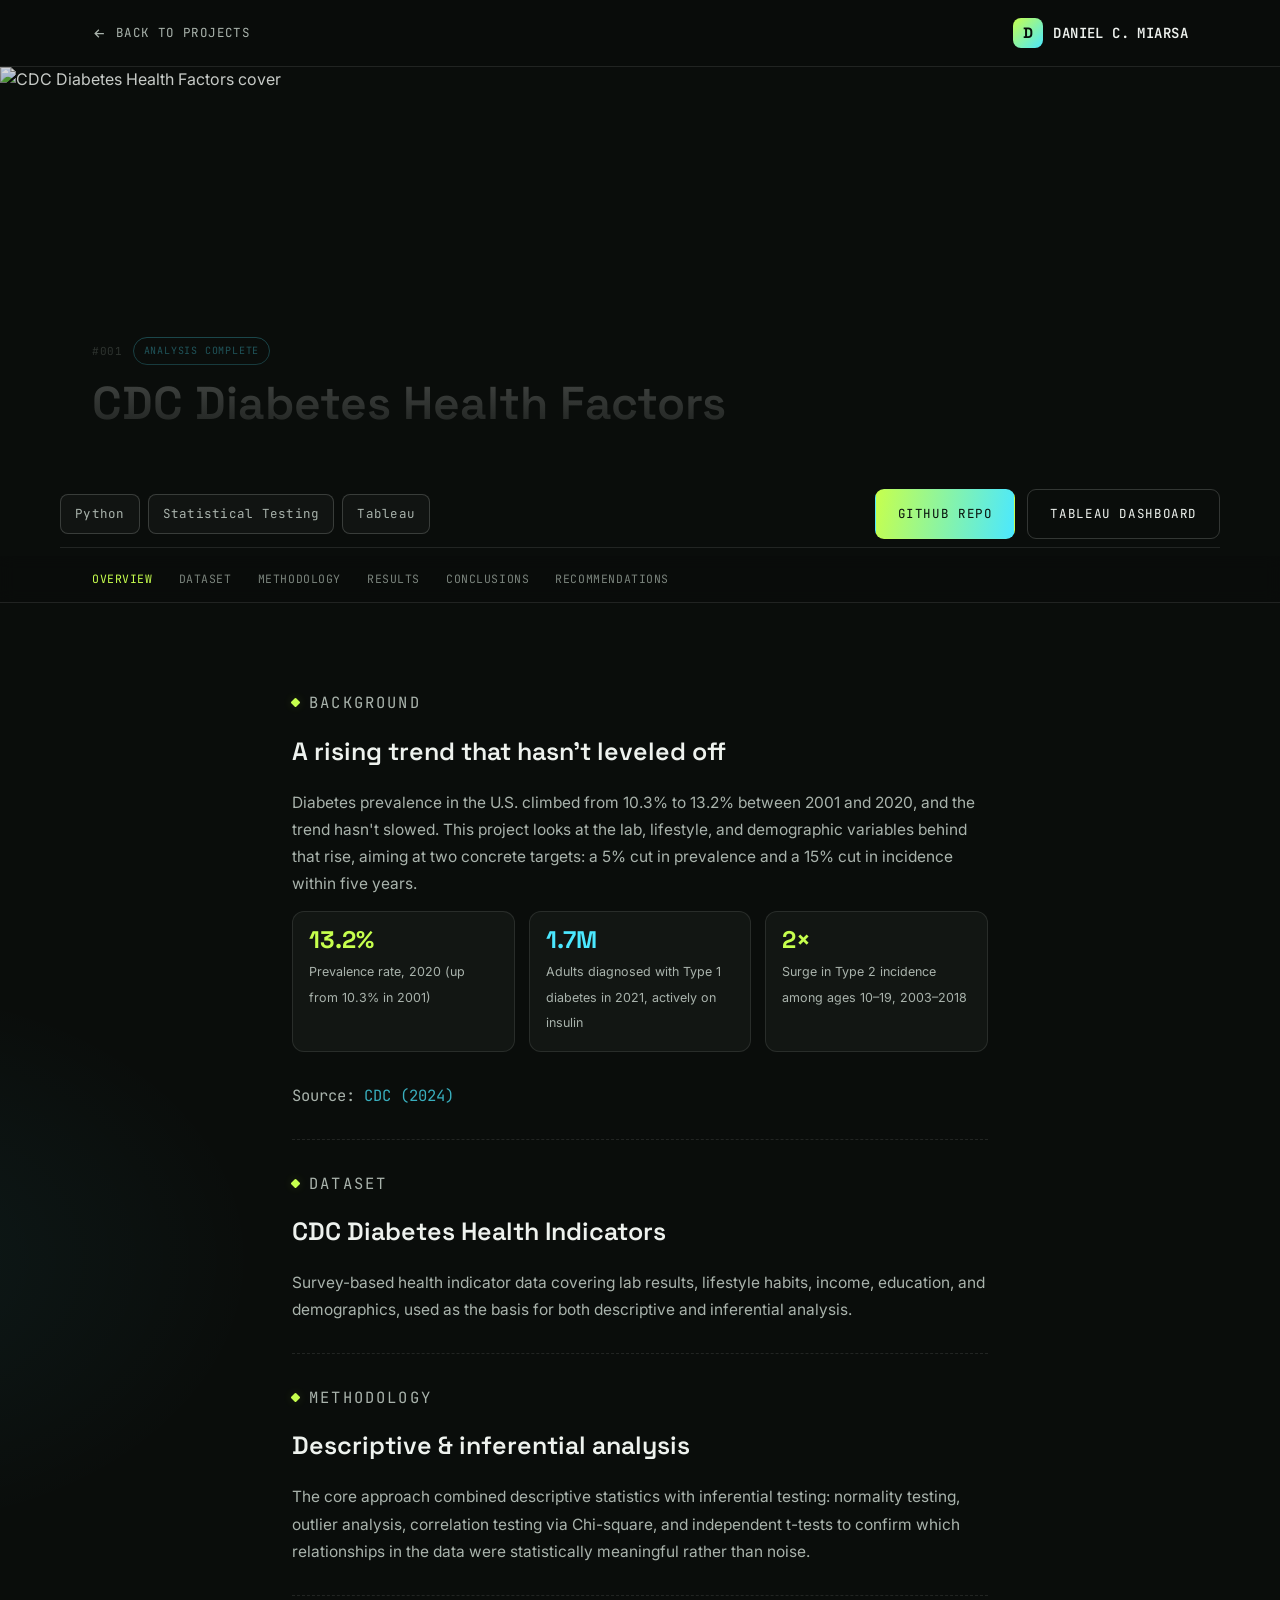
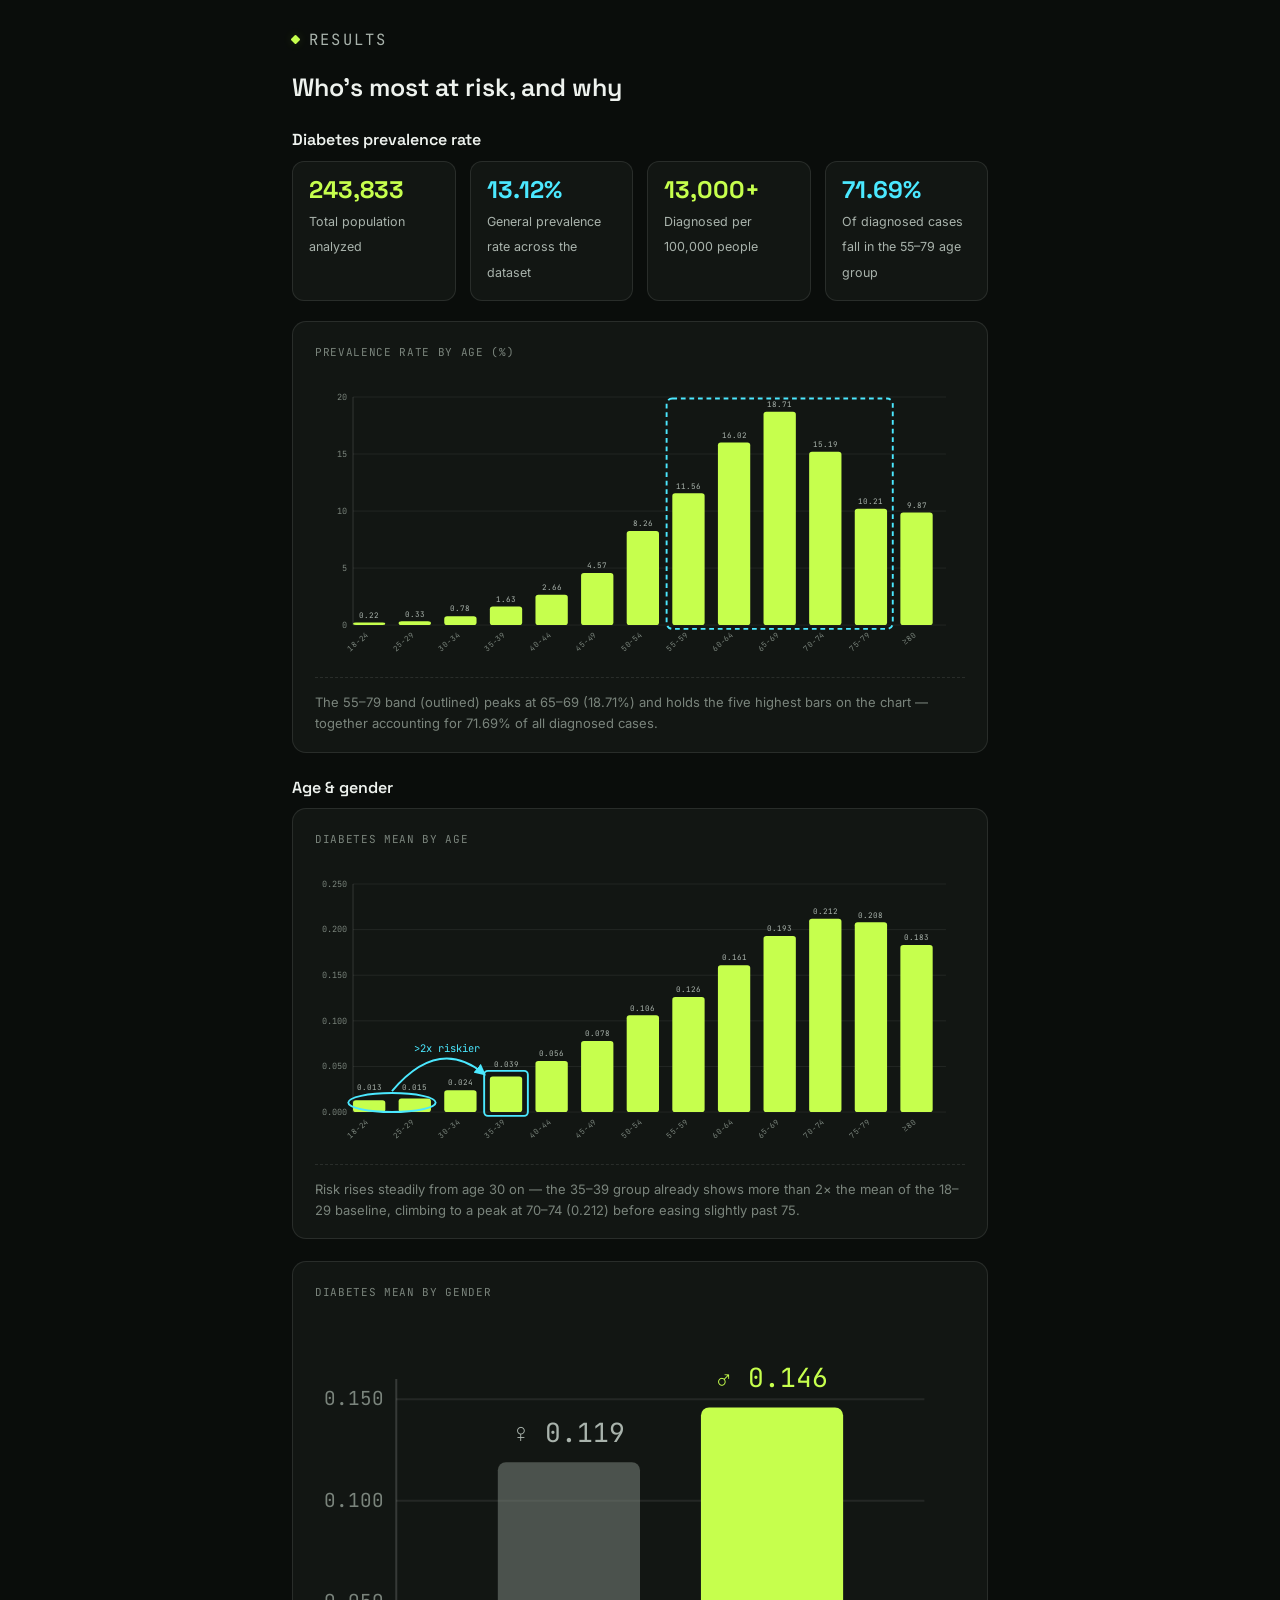
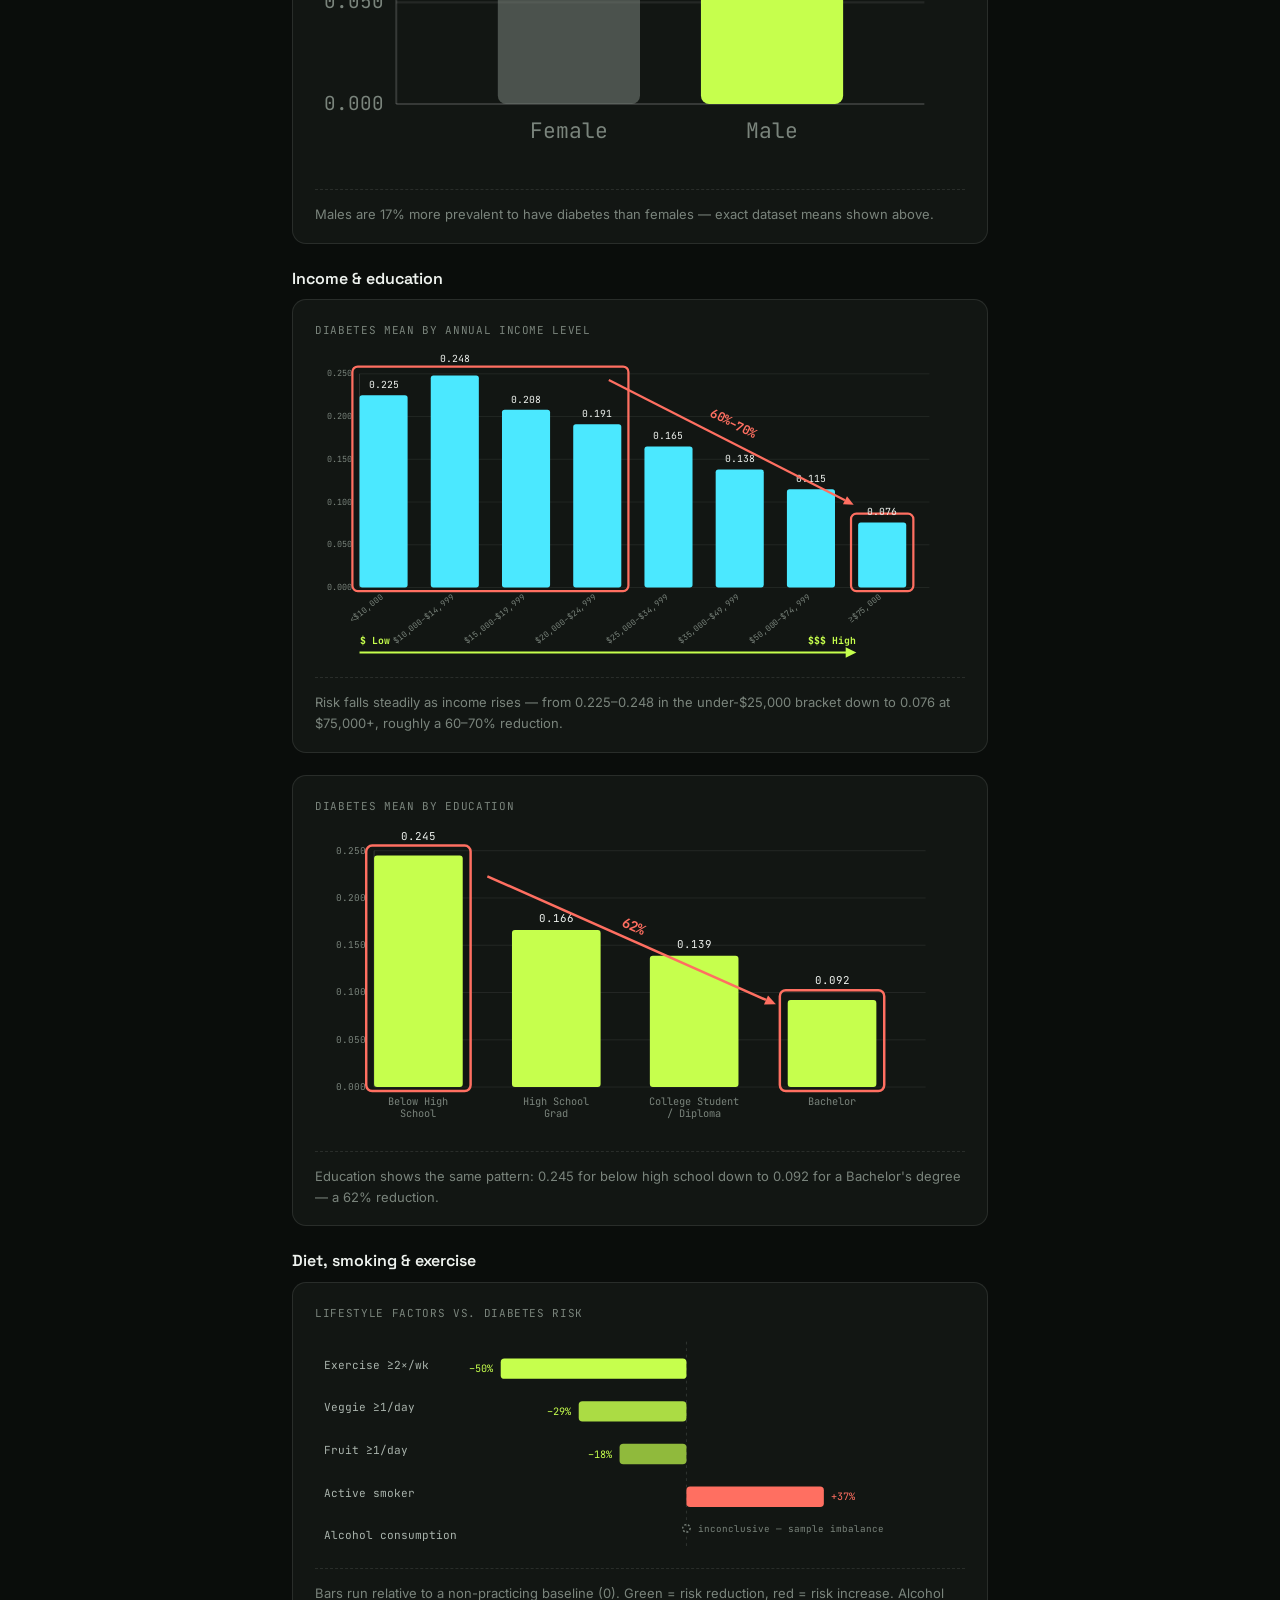
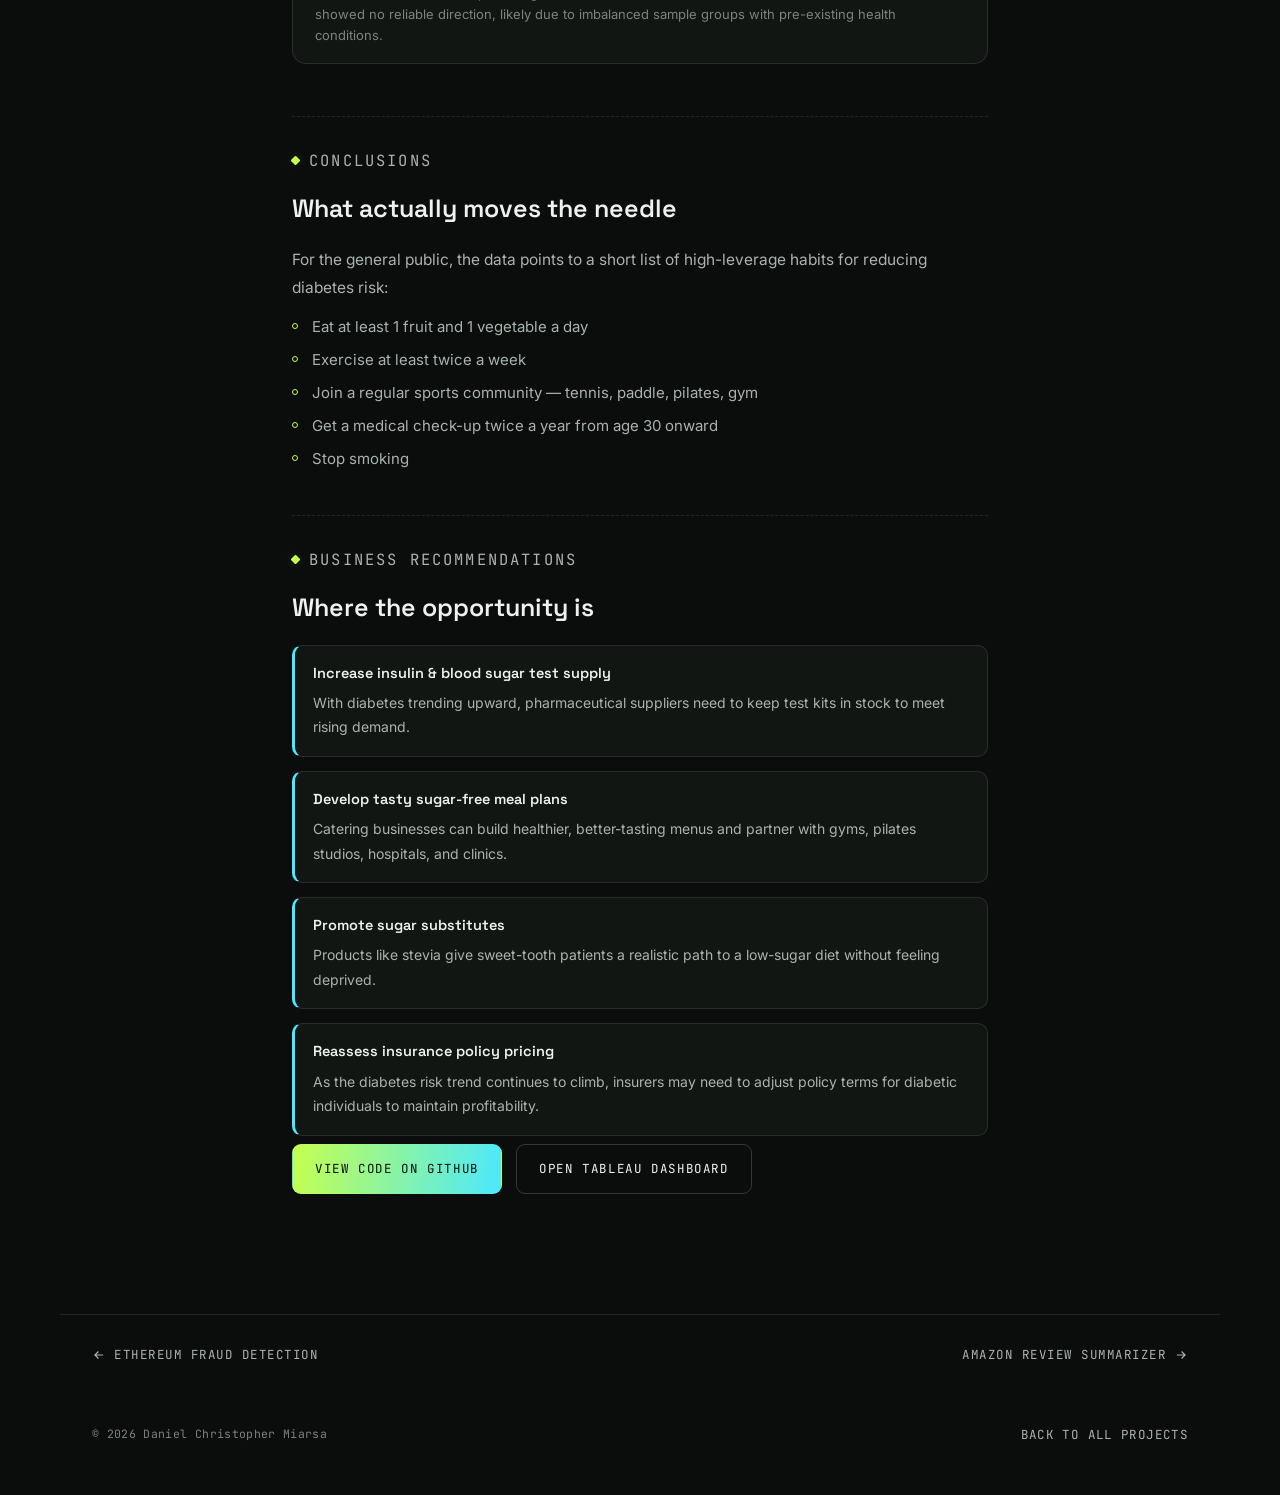
==== commit e37e8085: "Adjust diet vs lifestyle chart" ====
--- a/index.html
+++ b/index.html
@@ -4,432 +4,410 @@
 <meta charset="UTF-8">
 <meta name="viewport" content="width=device-width, initial-scale=1.0">
 <meta name="theme-color" content="#0a0d0b">
-<title>Daniel C. Miarsa — Data Scientist / Analyst</title>
-<meta name="description" content="Portfolio of Daniel Christopher Miarsa — data scientist and analyst with a background in food production quality control, now building models and data pipelines.">
+<title>CDC Diabetes Health Factors — Daniel C. Miarsa</title>
+<meta name="description" content="Descriptive and inferential analysis of CDC diabetes health-factor data, aimed at cutting prevalence and incidence through targeted, data-backed recommendations.">
 <link rel="icon" href="data:image/svg+xml,<svg xmlns=%22http://www.w3.org/2000/svg%22 viewBox=%220 0 100 100%22><rect width=%22100%22 height=%22100%22 rx=%2222%22 fill=%22%230a0d0b%22/><text x=%2250%22 y=%2266%22 font-size=%2254%22 font-family=%22monospace%22 fill=%22%23c6ff4d%22 text-anchor=%22middle%22>D</text></svg>">
-<link rel="stylesheet" href="styles.css">
+<link rel="stylesheet" href="../styles.css">
 </head>
 <body>
 
-<!-- ============================================================
-     TOP BAR
-     ============================================================ -->
-<header class="topbar">
+<header class="detail-topbar">
   <div class="wrap">
-    <a class="brand" href="#top">
-      <span class="brand-mark">D</span>
-      DANIEL C. MIARSA
+    <a class="back-link" href="../index.html#projects">
+      <svg viewBox="0 0 24 24" fill="none" stroke="currentColor" stroke-width="2"><path d="M19 12H5M11 6l-6 6 6 6"/></svg>
+      Back to Projects
     </a>
-    <a class="nav-cta" href="https://a188238e-4dba-47ba-8eae-bcfe5e1c8514.filesusr.com/ugd/56e877_d1546fad252648c5af057e73b0017453.pdf" target="_blank" rel="noopener">Download CV</a>
-    <button class="menu-btn" id="menuBtn" aria-label="Open menu" aria-expanded="false"><span></span></button>
-  </div>
-  <div class="mobile-nav" id="mobileNav">
-    <a href="#top"><svg viewBox="0 0 24 24" fill="none" stroke="currentColor" stroke-width="1.8"><path d="M3 11.5 12 4l9 7.5"/><path d="M5 10v9a1 1 0 0 0 1 1h4v-6h4v6h4a1 1 0 0 0 1-1v-9"/></svg> Home</a>
-    <a href="#about"><svg viewBox="0 0 24 24" fill="none" stroke="currentColor" stroke-width="1.8"><circle cx="12" cy="8" r="3.4"/><path d="M4.5 20c1.6-3.6 4.6-5.5 7.5-5.5s5.9 1.9 7.5 5.5"/></svg> About</a>
-    <a href="#experience"><svg viewBox="0 0 24 24" fill="none" stroke="currentColor" stroke-width="1.8"><rect x="3.5" y="7.5" width="17" height="12" rx="2"/><path d="M8.5 7.5V6a2 2 0 0 1 2-2h3a2 2 0 0 1 2 2v1.5"/><path d="M3.5 12.5h17"/></svg> Experience</a>
-    <a href="#projects"><svg viewBox="0 0 24 24" fill="none" stroke="currentColor" stroke-width="1.8"><rect x="3.5" y="3.5" width="7" height="7" rx="1.2"/><rect x="13.5" y="3.5" width="7" height="7" rx="1.2"/><rect x="3.5" y="13.5" width="7" height="7" rx="1.2"/><rect x="13.5" y="13.5" width="7" height="7" rx="1.2"/></svg> Projects</a>
-    <a href="#skills"><svg viewBox="0 0 24 24" fill="none" stroke="currentColor" stroke-width="1.8"><path d="M6 3.5v6M6 9.5a2.2 2.2 0 1 0 0 4.4 2.2 2.2 0 0 0 0-4.4Zm0 4.4v6.6M18 3.5v10.6M18 14.1a2.2 2.2 0 1 0 0 4.4 2.2 2.2 0 0 0 0-4.4Z"/></svg> Skills</a>
-    <a href="#contact"><svg viewBox="0 0 24 24" fill="none" stroke="currentColor" stroke-width="1.8"><rect x="3.5" y="5.5" width="17" height="13" rx="2"/><path d="M4 6.5l8 6.5 8-6.5"/></svg> Contact</a>
-    <a href="https://a188238e-4dba-47ba-8eae-bcfe5e1c8514.filesusr.com/ugd/56e877_d1546fad252648c5af057e73b0017453.pdf" target="_blank" rel="noopener"><svg viewBox="0 0 24 24" fill="none" stroke="currentColor" stroke-width="1.8"><path d="M12 3v12m0 0-4-4m4 4 4-4"/><path d="M4 17v2a2 2 0 0 0 2 2h12a2 2 0 0 0 2-2v-2"/></svg> Download CV</a>
+    <a class="brand" href="../index.html"><span class="brand-mark">D</span> DANIEL C. MIARSA</a>
   </div>
 </header>
 
-<!-- ============================================================
-     RIGHT-SIDE ICON DOCK NAV
-     ============================================================ -->
-<nav class="dock" id="dock" aria-label="Section navigation">
-  <a class="dock-item" href="#top" data-section="top">
-    <svg viewBox="0 0 24 24" fill="none" stroke="currentColor" stroke-width="1.8"><path d="M3 11.5 12 4l9 7.5"/><path d="M5 10v9a1 1 0 0 0 1 1h4v-6h4v6h4a1 1 0 0 0 1-1v-9"/></svg>
-    <span class="tip">Home</span>
-  </a>
-  <a class="dock-item" href="#about" data-section="about">
-    <svg viewBox="0 0 24 24" fill="none" stroke="currentColor" stroke-width="1.8"><circle cx="12" cy="8" r="3.4"/><path d="M4.5 20c1.6-3.6 4.6-5.5 7.5-5.5s5.9 1.9 7.5 5.5"/></svg>
-    <span class="tip">About Me</span>
-  </a>
-  <a class="dock-item" href="#experience" data-section="experience">
-    <svg viewBox="0 0 24 24" fill="none" stroke="currentColor" stroke-width="1.8"><rect x="3.5" y="7.5" width="17" height="12" rx="2"/><path d="M8.5 7.5V6a2 2 0 0 1 2-2h3a2 2 0 0 1 2 2v1.5"/><path d="M3.5 12.5h17"/></svg>
-    <span class="tip">Experience</span>
-  </a>
-  <a class="dock-item" href="#projects" data-section="projects">
-    <svg viewBox="0 0 24 24" fill="none" stroke="currentColor" stroke-width="1.8"><rect x="3.5" y="3.5" width="7" height="7" rx="1.2"/><rect x="13.5" y="3.5" width="7" height="7" rx="1.2"/><rect x="3.5" y="13.5" width="7" height="7" rx="1.2"/><rect x="13.5" y="13.5" width="7" height="7" rx="1.2"/></svg>
-    <span class="tip">Projects</span>
-  </a>
-  <a class="dock-item" href="#skills" data-section="skills">
-    <svg viewBox="0 0 24 24" fill="none" stroke="currentColor" stroke-width="1.8"><path d="M6 3.5v6M6 9.5a2.2 2.2 0 1 0 0 4.4 2.2 2.2 0 0 0 0-4.4Zm0 4.4v6.6M18 3.5v10.6M18 14.1a2.2 2.2 0 1 0 0 4.4 2.2 2.2 0 0 0 0-4.4Z"/></svg>
-    <span class="tip">Skills</span>
-  </a>
-  <a class="dock-item" href="#contact" data-section="contact">
-    <svg viewBox="0 0 24 24" fill="none" stroke="currentColor" stroke-width="1.8"><rect x="3.5" y="5.5" width="17" height="13" rx="2"/><path d="M4 6.5l8 6.5 8-6.5"/></svg>
-    <span class="tip">Contact</span>
-  </a>
+<div class="detail-hero">
+  <img src="https://static.wixstatic.com/media/nsplsh_62526a70476a776d616538~mv2_d_5184_3456_s_4_2.jpg/v1/fill/w_1600,h_900,al_c,q_90,usm_0.66_1.00_0.01,enc_auto/nsplsh_62526a70476a776d616538~mv2_d_5184_3456_s_4_2.jpg" alt="CDC Diabetes Health Factors cover">
+  <div class="detail-hero-content">
+    <div class="detail-stamp-row">
+      <span class="field-no">#001</span>
+      <span class="proj-stamp">Analysis Complete</span>
+    </div>
+    <h1 class="detail-title">CDC Diabetes Health Factors</h1>
+  </div>
+</div>
+
+<div class="wrap detail-meta">
+  <div class="detail-tags">
+    <span class="tag">Python</span>
+    <span class="tag">Statistical Testing</span>
+    <span class="tag">Tableau</span>
+  </div>
+  <div class="detail-actions">
+    <a class="btn btn-solid" href="https://github.com/Daniel-M2/cdc-diabetes-analysis" target="_blank" rel="noopener">GitHub Repo</a>
+    <a class="btn btn-outline" href="https://public.tableau.com/views/Milestone1_17623572447880/Demographic" target="_blank" rel="noopener">Tableau Dashboard</a>
+  </div>
+</div>
+
+<nav class="detail-subnav" id="subnav">
+  <div class="wrap">
+    <a href="#overview">Overview</a>
+    <a href="#dataset">Dataset</a>
+    <a href="#methodology">Methodology</a>
+    <a href="#results">Results</a>
+    <a href="#conclusions">Conclusions</a>
+    <a href="#recommendations">Recommendations</a>
+  </div>
 </nav>
 
-<!-- ============================================================
-     HERO
-     ============================================================ -->
-<section class="hero" id="top">
-  <div class="wrap hero-grid">
-    <div class="reveal is-visible">
-      <p class="eyebrow">Role — Data Scientist / Analyst / Bioinformatics</p>
-      <h1 class="hero-name">Daniel Christopher <span class="accent">Miarsa</span></h1>
-      <p class="hero-desc">
-        I spent a year on a CPG manufacturing productions and operations — now I run the same discipline on data: control the inputs, watch the variance, and ship a model or a dashboard that a business can actually act on. Previously, trained in Python, SQL, ML/AI and deployment at Hacktiv8 and enrolled in bioinformatics hands-on program to implement machine learning solutions in biological systems. <strong>Currently, seeking new opportunities in data-driven roles.</strong>
-      </p>
-      <div class="hero-actions">
-        <a class="btn btn-solid" href="#projects">See Projects</a>
-        <a class="btn btn-outline" href="#contact">Get in Touch</a>
+<main class="detail-body">
+
+  <section class="detail-section" id="overview">
+    <p class="eyebrow">Background</p>
+    <h2>A rising trend that hasn't leveled off</h2>
+    <p>Diabetes prevalence in the U.S. climbed from 10.3% to 13.2% between 2001 and 2020, and the trend hasn't slowed. This project looks at the lab, lifestyle, and demographic variables behind that rise, aiming at two concrete targets: a 5% cut in prevalence and a 15% cut in incidence within five years.</p>
+    <div class="stat-row">
+      <div class="stat-chip"><span class="stat-value">13.2%</span><span class="stat-label">Prevalence rate, 2020 (up from 10.3% in 2001)</span></div>
+      <div class="stat-chip cyan"><span class="stat-value">1.7M</span><span class="stat-label">Adults diagnosed with Type 1 diabetes in 2021, actively on insulin</span></div>
+      <div class="stat-chip"><span class="stat-value">2×</span><span class="stat-label">Surge in Type 2 incidence among ages 10–19, 2003–2018</span></div>
+    </div>
+    <p class="detail-source">Source: <a href="https://www.cdc.gov/diabetes/php/data-research/index.html" target="_blank" rel="noopener">CDC (2024)</a></p>
+  </section>
+
+  <section class="detail-section" id="dataset">
+    <p class="eyebrow">Dataset</p>
+    <h2>CDC Diabetes Health Indicators</h2>
+    <p>Survey-based health indicator data covering lab results, lifestyle habits, income, education, and demographics, used as the basis for both descriptive and inferential analysis.</p>
+  </section>
+
+  <section class="detail-section" id="methodology">
+    <p class="eyebrow">Methodology</p>
+    <h2>Descriptive &amp; inferential analysis</h2>
+    <p>The core approach combined descriptive statistics with inferential testing: normality testing, outlier analysis, correlation testing via Chi-square, and independent t-tests to confirm which relationships in the data were statistically meaningful rather than noise.</p>
+  </section>
+
+  <section class="detail-section" id="results">
+    <p class="eyebrow">Results</p>
+    <h2>Who's most at risk, and why</h2>
+
+    <h3>Diabetes prevalence rate</h3>
+    <div class="stat-row">
+      <div class="stat-chip"><span class="stat-value">243,833</span><span class="stat-label">Total population analyzed</span></div>
+      <div class="stat-chip cyan"><span class="stat-value">13.12%</span><span class="stat-label">General prevalence rate across the dataset</span></div>
+      <div class="stat-chip"><span class="stat-value">13,000+</span><span class="stat-label">Diagnosed per 100,000 people</span></div>
+      <div class="stat-chip cyan"><span class="stat-value">71.69%</span><span class="stat-label">Of diagnosed cases fall in the 55–79 age group</span></div>
+    </div>
+    <div class="chart-block reveal">
+      <div class="chart-block-head">Prevalence Rate by Age (%)</div>
+      <svg viewBox="0 0 684 300">
+        <line x1="40" y1="260.0" x2="664" y2="260.0" stroke="rgba(238,242,238,0.08)" stroke-width="1"/>
+        <text x="34" y="263.0" text-anchor="end" font-family="'JetBrains Mono',monospace" font-size="9" fill="var(--text-faint)">0</text>
+        <line x1="40" y1="200.0" x2="664" y2="200.0" stroke="rgba(238,242,238,0.08)" stroke-width="1"/>
+        <text x="34" y="203.0" text-anchor="end" font-family="'JetBrains Mono',monospace" font-size="9" fill="var(--text-faint)">5</text>
+        <line x1="40" y1="140.0" x2="664" y2="140.0" stroke="rgba(238,242,238,0.08)" stroke-width="1"/>
+        <text x="34" y="143.0" text-anchor="end" font-family="'JetBrains Mono',monospace" font-size="9" fill="var(--text-faint)">10</text>
+        <line x1="40" y1="80.0" x2="664" y2="80.0" stroke="rgba(238,242,238,0.08)" stroke-width="1"/>
+        <text x="34" y="83.0" text-anchor="end" font-family="'JetBrains Mono',monospace" font-size="9" fill="var(--text-faint)">15</text>
+        <line x1="40" y1="20.0" x2="664" y2="20.0" stroke="rgba(238,242,238,0.08)" stroke-width="1"/>
+        <text x="34" y="23.0" text-anchor="end" font-family="'JetBrains Mono',monospace" font-size="9" fill="var(--text-faint)">20</text>
+        <line x1="40" y1="20" x2="40" y2="260" stroke="rgba(238,242,238,0.16)" stroke-width="1"/>
+        <rect x="370.0" y="21.5" width="238.0" height="242.5" rx="6" fill="none" stroke="var(--cyan)" stroke-width="2" stroke-dasharray="5 4"/>
+        <rect x="40.0" y="257.4" width="34" height="2.6" rx="3" fill="var(--lime)"/>
+        <text x="57.0" y="252.4" text-anchor="middle" font-family="'JetBrains Mono',monospace" font-size="8" fill="var(--text-soft)">0.22</text>
+        <text x="57.0" y="271" text-anchor="end" font-family="'JetBrains Mono',monospace" font-size="8" fill="var(--text-faint)" transform="rotate(-40 57.0 271)">18-24</text>
+        <rect x="88.0" y="256.0" width="34" height="4.0" rx="3" fill="var(--lime)"/>
+        <text x="105.0" y="251.0" text-anchor="middle" font-family="'JetBrains Mono',monospace" font-size="8" fill="var(--text-soft)">0.33</text>
+        <text x="105.0" y="271" text-anchor="end" font-family="'JetBrains Mono',monospace" font-size="8" fill="var(--text-faint)" transform="rotate(-40 105.0 271)">25-29</text>
+        <rect x="136.0" y="250.6" width="34" height="9.4" rx="3" fill="var(--lime)"/>
+        <text x="153.0" y="245.6" text-anchor="middle" font-family="'JetBrains Mono',monospace" font-size="8" fill="var(--text-soft)">0.78</text>
+        <text x="153.0" y="271" text-anchor="end" font-family="'JetBrains Mono',monospace" font-size="8" fill="var(--text-faint)" transform="rotate(-40 153.0 271)">30-34</text>
+        <rect x="184.0" y="240.4" width="34" height="19.6" rx="3" fill="var(--lime)"/>
+        <text x="201.0" y="235.4" text-anchor="middle" font-family="'JetBrains Mono',monospace" font-size="8" fill="var(--text-soft)">1.63</text>
+        <text x="201.0" y="271" text-anchor="end" font-family="'JetBrains Mono',monospace" font-size="8" fill="var(--text-faint)" transform="rotate(-40 201.0 271)">35-39</text>
+        <rect x="232.0" y="228.1" width="34" height="31.9" rx="3" fill="var(--lime)"/>
+        <text x="249.0" y="223.1" text-anchor="middle" font-family="'JetBrains Mono',monospace" font-size="8" fill="var(--text-soft)">2.66</text>
+        <text x="249.0" y="271" text-anchor="end" font-family="'JetBrains Mono',monospace" font-size="8" fill="var(--text-faint)" transform="rotate(-40 249.0 271)">40-44</text>
+        <rect x="280.0" y="205.2" width="34" height="54.8" rx="3" fill="var(--lime)"/>
+        <text x="297.0" y="200.2" text-anchor="middle" font-family="'JetBrains Mono',monospace" font-size="8" fill="var(--text-soft)">4.57</text>
+        <text x="297.0" y="271" text-anchor="end" font-family="'JetBrains Mono',monospace" font-size="8" fill="var(--text-faint)" transform="rotate(-40 297.0 271)">45-49</text>
+        <rect x="328.0" y="160.9" width="34" height="99.1" rx="3" fill="var(--lime)"/>
+        <text x="345.0" y="155.9" text-anchor="middle" font-family="'JetBrains Mono',monospace" font-size="8" fill="var(--text-soft)">8.26</text>
+        <text x="345.0" y="271" text-anchor="end" font-family="'JetBrains Mono',monospace" font-size="8" fill="var(--text-faint)" transform="rotate(-40 345.0 271)">50-54</text>
+        <rect x="376.0" y="121.3" width="34" height="138.7" rx="3" fill="var(--lime)"/>
+        <text x="393.0" y="116.3" text-anchor="middle" font-family="'JetBrains Mono',monospace" font-size="8" fill="var(--text-soft)">11.56</text>
+        <text x="393.0" y="271" text-anchor="end" font-family="'JetBrains Mono',monospace" font-size="8" fill="var(--text-faint)" transform="rotate(-40 393.0 271)">55-59</text>
+        <rect x="424.0" y="67.8" width="34" height="192.2" rx="3" fill="var(--lime)"/>
+        <text x="441.0" y="62.8" text-anchor="middle" font-family="'JetBrains Mono',monospace" font-size="8" fill="var(--text-soft)">16.02</text>
+        <text x="441.0" y="271" text-anchor="end" font-family="'JetBrains Mono',monospace" font-size="8" fill="var(--text-faint)" transform="rotate(-40 441.0 271)">60-64</text>
+        <rect x="472.0" y="35.5" width="34" height="224.5" rx="3" fill="var(--lime)"/>
+        <text x="489.0" y="30.5" text-anchor="middle" font-family="'JetBrains Mono',monospace" font-size="8" fill="var(--text-soft)">18.71</text>
+        <text x="489.0" y="271" text-anchor="end" font-family="'JetBrains Mono',monospace" font-size="8" fill="var(--text-faint)" transform="rotate(-40 489.0 271)">65-69</text>
+        <rect x="520.0" y="77.7" width="34" height="182.3" rx="3" fill="var(--lime)"/>
+        <text x="537.0" y="72.7" text-anchor="middle" font-family="'JetBrains Mono',monospace" font-size="8" fill="var(--text-soft)">15.19</text>
+        <text x="537.0" y="271" text-anchor="end" font-family="'JetBrains Mono',monospace" font-size="8" fill="var(--text-faint)" transform="rotate(-40 537.0 271)">70-74</text>
+        <rect x="568.0" y="137.5" width="34" height="122.5" rx="3" fill="var(--lime)"/>
+        <text x="585.0" y="132.5" text-anchor="middle" font-family="'JetBrains Mono',monospace" font-size="8" fill="var(--text-soft)">10.21</text>
+        <text x="585.0" y="271" text-anchor="end" font-family="'JetBrains Mono',monospace" font-size="8" fill="var(--text-faint)" transform="rotate(-40 585.0 271)">75-79</text>
+        <rect x="616.0" y="141.6" width="34" height="118.4" rx="3" fill="var(--lime)"/>
+        <text x="633.0" y="136.6" text-anchor="middle" font-family="'JetBrains Mono',monospace" font-size="8" fill="var(--text-soft)">9.87</text>
+        <text x="633.0" y="271" text-anchor="end" font-family="'JetBrains Mono',monospace" font-size="8" fill="var(--text-faint)" transform="rotate(-40 633.0 271)">≥80</text>
+        </svg>
+      <div class="chart-note">The 55–79 band (outlined) peaks at 65–69 (18.71%) and holds the five highest bars on the chart — together accounting for 71.69% of all diagnosed cases.</div>
+    </div>
+
+    <h3>Age &amp; gender</h3>
+    <div class="chart-block reveal">
+      <div class="chart-block-head">Diabetes Mean by Age</div>
+      <svg viewBox="0 0 684 300">
+        <line x1="40" y1="260.0" x2="664" y2="260.0" stroke="rgba(238,242,238,0.08)" stroke-width="1"/>
+        <text x="34" y="263.0" text-anchor="end" font-family="'JetBrains Mono',monospace" font-size="9" fill="var(--text-faint)">0.000</text>
+        <line x1="40" y1="212.0" x2="664" y2="212.0" stroke="rgba(238,242,238,0.08)" stroke-width="1"/>
+        <text x="34" y="215.0" text-anchor="end" font-family="'JetBrains Mono',monospace" font-size="9" fill="var(--text-faint)">0.050</text>
+        <line x1="40" y1="164.0" x2="664" y2="164.0" stroke="rgba(238,242,238,0.08)" stroke-width="1"/>
+        <text x="34" y="167.0" text-anchor="end" font-family="'JetBrains Mono',monospace" font-size="9" fill="var(--text-faint)">0.100</text>
+        <line x1="40" y1="116.0" x2="664" y2="116.0" stroke="rgba(238,242,238,0.08)" stroke-width="1"/>
+        <text x="34" y="119.0" text-anchor="end" font-family="'JetBrains Mono',monospace" font-size="9" fill="var(--text-faint)">0.150</text>
+        <line x1="40" y1="68.0" x2="664" y2="68.0" stroke="rgba(238,242,238,0.08)" stroke-width="1"/>
+        <text x="34" y="71.0" text-anchor="end" font-family="'JetBrains Mono',monospace" font-size="9" fill="var(--text-faint)">0.200</text>
+        <line x1="40" y1="20.0" x2="664" y2="20.0" stroke="rgba(238,242,238,0.08)" stroke-width="1"/>
+        <text x="34" y="23.0" text-anchor="end" font-family="'JetBrains Mono',monospace" font-size="9" fill="var(--text-faint)">0.250</text>
+        <line x1="40" y1="20" x2="40" y2="260" stroke="rgba(238,242,238,0.16)" stroke-width="1"/>
+        <rect x="40.0" y="247.5" width="34" height="12.5" rx="3" fill="var(--lime)"/>
+        <text x="57.0" y="237.0" text-anchor="middle" font-family="'JetBrains Mono',monospace" font-size="8" fill="var(--text-soft)">0.013</text>
+        <text x="57.0" y="271" text-anchor="end" font-family="'JetBrains Mono',monospace" font-size="8" fill="var(--text-faint)" transform="rotate(-40 57.0 271)">18-24</text>
+        <rect x="88.0" y="245.6" width="34" height="14.4" rx="3" fill="var(--lime)"/>
+        <text x="105.0" y="237.0" text-anchor="middle" font-family="'JetBrains Mono',monospace" font-size="8" fill="var(--text-soft)">0.015</text>
+        <text x="105.0" y="271" text-anchor="end" font-family="'JetBrains Mono',monospace" font-size="8" fill="var(--text-faint)" transform="rotate(-40 105.0 271)">25-29</text>
+        <rect x="136.0" y="237.0" width="34" height="23.0" rx="3" fill="var(--lime)"/>
+        <text x="153.0" y="232.0" text-anchor="middle" font-family="'JetBrains Mono',monospace" font-size="8" fill="var(--text-soft)">0.024</text>
+        <text x="153.0" y="271" text-anchor="end" font-family="'JetBrains Mono',monospace" font-size="8" fill="var(--text-faint)" transform="rotate(-40 153.0 271)">30-34</text>
+        <rect x="184.0" y="222.6" width="34" height="37.4" rx="3" fill="var(--lime)"/>
+        <text x="201.0" y="213.0" text-anchor="middle" font-family="'JetBrains Mono',monospace" font-size="8" fill="var(--text-soft)">0.039</text>
+        <text x="201.0" y="271" text-anchor="end" font-family="'JetBrains Mono',monospace" font-size="8" fill="var(--text-faint)" transform="rotate(-40 201.0 271)">35-39</text>
+        <rect x="232.0" y="206.2" width="34" height="53.8" rx="3" fill="var(--lime)"/>
+        <text x="249.0" y="201.2" text-anchor="middle" font-family="'JetBrains Mono',monospace" font-size="8" fill="var(--text-soft)">0.056</text>
+        <text x="249.0" y="271" text-anchor="end" font-family="'JetBrains Mono',monospace" font-size="8" fill="var(--text-faint)" transform="rotate(-40 249.0 271)">40-44</text>
+        <rect x="280.0" y="185.1" width="34" height="74.9" rx="3" fill="var(--lime)"/>
+        <text x="297.0" y="180.1" text-anchor="middle" font-family="'JetBrains Mono',monospace" font-size="8" fill="var(--text-soft)">0.078</text>
+        <text x="297.0" y="271" text-anchor="end" font-family="'JetBrains Mono',monospace" font-size="8" fill="var(--text-faint)" transform="rotate(-40 297.0 271)">45-49</text>
+        <rect x="328.0" y="158.2" width="34" height="101.8" rx="3" fill="var(--lime)"/>
+        <text x="345.0" y="153.2" text-anchor="middle" font-family="'JetBrains Mono',monospace" font-size="8" fill="var(--text-soft)">0.106</text>
+        <text x="345.0" y="271" text-anchor="end" font-family="'JetBrains Mono',monospace" font-size="8" fill="var(--text-faint)" transform="rotate(-40 345.0 271)">50-54</text>
+        <rect x="376.0" y="139.0" width="34" height="121.0" rx="3" fill="var(--lime)"/>
+        <text x="393.0" y="134.0" text-anchor="middle" font-family="'JetBrains Mono',monospace" font-size="8" fill="var(--text-soft)">0.126</text>
+        <text x="393.0" y="271" text-anchor="end" font-family="'JetBrains Mono',monospace" font-size="8" fill="var(--text-faint)" transform="rotate(-40 393.0 271)">55-59</text>
+        <rect x="424.0" y="105.4" width="34" height="154.6" rx="3" fill="var(--lime)"/>
+        <text x="441.0" y="100.4" text-anchor="middle" font-family="'JetBrains Mono',monospace" font-size="8" fill="var(--text-soft)">0.161</text>
+        <text x="441.0" y="271" text-anchor="end" font-family="'JetBrains Mono',monospace" font-size="8" fill="var(--text-faint)" transform="rotate(-40 441.0 271)">60-64</text>
+        <rect x="472.0" y="74.7" width="34" height="185.3" rx="3" fill="var(--lime)"/>
+        <text x="489.0" y="69.7" text-anchor="middle" font-family="'JetBrains Mono',monospace" font-size="8" fill="var(--text-soft)">0.193</text>
+        <text x="489.0" y="271" text-anchor="end" font-family="'JetBrains Mono',monospace" font-size="8" fill="var(--text-faint)" transform="rotate(-40 489.0 271)">65-69</text>
+        <rect x="520.0" y="56.5" width="34" height="203.5" rx="3" fill="var(--lime)"/>
+        <text x="537.0" y="51.5" text-anchor="middle" font-family="'JetBrains Mono',monospace" font-size="8" fill="var(--text-soft)">0.212</text>
+        <text x="537.0" y="271" text-anchor="end" font-family="'JetBrains Mono',monospace" font-size="8" fill="var(--text-faint)" transform="rotate(-40 537.0 271)">70-74</text>
+        <rect x="568.0" y="60.3" width="34" height="199.7" rx="3" fill="var(--lime)"/>
+        <text x="585.0" y="55.3" text-anchor="middle" font-family="'JetBrains Mono',monospace" font-size="8" fill="var(--text-soft)">0.208</text>
+        <text x="585.0" y="271" text-anchor="end" font-family="'JetBrains Mono',monospace" font-size="8" fill="var(--text-faint)" transform="rotate(-40 585.0 271)">75-79</text>
+        <rect x="616.0" y="84.3" width="34" height="175.7" rx="3" fill="var(--lime)"/>
+        <text x="633.0" y="79.3" text-anchor="middle" font-family="'JetBrains Mono',monospace" font-size="8" fill="var(--text-soft)">0.183</text>
+        <text x="633.0" y="271" text-anchor="end" font-family="'JetBrains Mono',monospace" font-size="8" fill="var(--text-faint)" transform="rotate(-40 633.0 271)">≥80</text>
+        <defs><marker id="arrow1" viewBox="0 0 10 10" refX="8" refY="5" markerWidth="6" markerHeight="6" orient="auto-start-reverse"><path d="M0,0 L10,5 L0,10 z" fill="var(--cyan)"/></marker></defs>
+<ellipse cx="81.0" cy="250.0" rx="46" ry="10" fill="none" stroke="var(--cyan)" stroke-width="2"/>
+<rect x="178.0" y="216.6" width="46" height="47.4" rx="4" fill="none" stroke="var(--cyan)" stroke-width="2"/>
+<path d="M81.0,238.0 Q130.0,180.0 178.0,220.0" fill="none" stroke="var(--cyan)" stroke-width="2" marker-end="url(#arrow1)"/>
+<text x="139.0" y="197.0" text-anchor="middle" font-family="'JetBrains Mono',monospace" font-size="11" fill="var(--cyan)">&gt;2x riskier</text>
+        </svg>
+      <div class="chart-note">Risk rises steadily from age 30 on — the 35–39 group already shows more than 2× the mean of the 18–29 baseline, climbing to a peak at 70–74 (0.212) before easing slightly past 75.</div>
+    </div>
+
+    <div class="chart-block reveal">
+      <div class="chart-block-head">Diabetes Mean by Gender</div>
+      <svg viewBox="0 0 320 225">
+        <line x1="40" y1="40" x2="300" y2="40" stroke="rgba(238,242,238,0.08)" stroke-width="1"/>
+        <line x1="40" y1="90" x2="300" y2="90" stroke="rgba(238,242,238,0.08)" stroke-width="1"/>
+        <line x1="40" y1="140" x2="300" y2="140" stroke="rgba(238,242,238,0.08)" stroke-width="1"/>
+        <line x1="40" y1="190" x2="300" y2="190" stroke="rgba(238,242,238,0.16)" stroke-width="1"/>
+        <text x="34" y="43" text-anchor="end" font-family="'JetBrains Mono',monospace" font-size="9.5" fill="var(--text-faint)">0.150</text>
+        <text x="34" y="93" text-anchor="end" font-family="'JetBrains Mono',monospace" font-size="9.5" fill="var(--text-faint)">0.100</text>
+        <text x="34" y="143" text-anchor="end" font-family="'JetBrains Mono',monospace" font-size="9.5" fill="var(--text-faint)">0.050</text>
+        <text x="34" y="193" text-anchor="end" font-family="'JetBrains Mono',monospace" font-size="9.5" fill="var(--text-faint)">0.000</text>
+        <line x1="40" y1="30" x2="40" y2="190" stroke="rgba(238,242,238,0.16)" stroke-width="1"/>
+        <rect x="90" y="71" width="70" height="119" rx="4" fill="var(--text-faint)" opacity="0.55"/>
+        <text x="125" y="61" text-anchor="middle" font-family="'JetBrains Mono',monospace" font-size="13" fill="var(--text-soft)">♀ 0.119</text>
+        <text x="125" y="207" text-anchor="middle" font-family="'JetBrains Mono',monospace" font-size="10.5" fill="var(--text-faint)">Female</text>
+        <rect x="190" y="44" width="70" height="146" rx="4" fill="var(--lime)"/>
+        <text x="225" y="34" text-anchor="middle" font-family="'JetBrains Mono',monospace" font-size="13" fill="var(--lime)">♂ 0.146</text>
+        <text x="225" y="207" text-anchor="middle" font-family="'JetBrains Mono',monospace" font-size="10.5" fill="var(--text-faint)">Male</text>
+      </svg>
+      <div class="chart-note">Males are 17% more prevalent to have diabetes than females — exact dataset means shown above.</div>
+    </div>
+
+    <h3>Income &amp; education</h3>
+    <div class="chart-block reveal">
+      <div class="chart-block-head">Diabetes Mean by Annual Income Level</div>
+      <svg viewBox="0 0 730 345">
+        <line x1="50" y1="260.0" x2="690" y2="260.0" stroke="rgba(238,242,238,0.08)" stroke-width="1"/>
+        <text x="42" y="263.0" text-anchor="end" font-family="'JetBrains Mono',monospace" font-size="9.5" fill="var(--text-faint)">0.000</text>
+        <line x1="50" y1="212.0" x2="690" y2="212.0" stroke="rgba(238,242,238,0.08)" stroke-width="1"/>
+        <text x="42" y="215.0" text-anchor="end" font-family="'JetBrains Mono',monospace" font-size="9.5" fill="var(--text-faint)">0.050</text>
+        <line x1="50" y1="164.0" x2="690" y2="164.0" stroke="rgba(238,242,238,0.08)" stroke-width="1"/>
+        <text x="42" y="167.0" text-anchor="end" font-family="'JetBrains Mono',monospace" font-size="9.5" fill="var(--text-faint)">0.100</text>
+        <line x1="50" y1="116.0" x2="690" y2="116.0" stroke="rgba(238,242,238,0.08)" stroke-width="1"/>
+        <text x="42" y="119.0" text-anchor="end" font-family="'JetBrains Mono',monospace" font-size="9.5" fill="var(--text-faint)">0.150</text>
+        <line x1="50" y1="68.0" x2="690" y2="68.0" stroke="rgba(238,242,238,0.08)" stroke-width="1"/>
+        <text x="42" y="71.0" text-anchor="end" font-family="'JetBrains Mono',monospace" font-size="9.5" fill="var(--text-faint)">0.200</text>
+        <line x1="50" y1="20.0" x2="690" y2="20.0" stroke="rgba(238,242,238,0.08)" stroke-width="1"/>
+        <text x="42" y="23.0" text-anchor="end" font-family="'JetBrains Mono',monospace" font-size="9.5" fill="var(--text-faint)">0.250</text>
+        <line x1="50" y1="20" x2="50" y2="260" stroke="rgba(238,242,238,0.16)" stroke-width="1"/>
+        <rect x="42.0" y="11.9" width="310.0" height="252.1" rx="6" fill="none" stroke="#ff6f61" stroke-width="2.5"/>
+        <rect x="602.0" y="177.0" width="70.0" height="87.0" rx="6" fill="none" stroke="#ff6f61" stroke-width="2.5"/>
+        <rect x="50.0" y="44.0" width="54" height="216.0" rx="3" fill="var(--cyan)"/>
+        <text x="77.0" y="36.0" text-anchor="middle" font-family="'JetBrains Mono',monospace" font-size="11" fill="var(--text)">0.225</text>
+        <text x="77.0" y="272" text-anchor="end" font-family="'JetBrains Mono',monospace" font-size="9" fill="var(--text-faint)" transform="rotate(-38 77.0 272)">&lt;$10,000</text>
+        <rect x="130.0" y="21.9" width="54" height="238.1" rx="3" fill="var(--cyan)"/>
+        <text x="157.0" y="7.0" text-anchor="middle" font-family="'JetBrains Mono',monospace" font-size="11" fill="var(--text)">0.248</text>
+        <text x="157.0" y="272" text-anchor="end" font-family="'JetBrains Mono',monospace" font-size="9" fill="var(--text-faint)" transform="rotate(-38 157.0 272)">$10,000–$14,999</text>
+        <rect x="210.0" y="60.3" width="54" height="199.7" rx="3" fill="var(--cyan)"/>
+        <text x="237.0" y="52.3" text-anchor="middle" font-family="'JetBrains Mono',monospace" font-size="11" fill="var(--text)">0.208</text>
+        <text x="237.0" y="272" text-anchor="end" font-family="'JetBrains Mono',monospace" font-size="9" fill="var(--text-faint)" transform="rotate(-38 237.0 272)">$15,000–$19,999</text>
+        <rect x="290.0" y="76.6" width="54" height="183.4" rx="3" fill="var(--cyan)"/>
+        <text x="317.0" y="68.6" text-anchor="middle" font-family="'JetBrains Mono',monospace" font-size="11" fill="var(--text)">0.191</text>
+        <text x="317.0" y="272" text-anchor="end" font-family="'JetBrains Mono',monospace" font-size="9" fill="var(--text-faint)" transform="rotate(-38 317.0 272)">$20,000–$24,999</text>
+        <rect x="370.0" y="101.6" width="54" height="158.4" rx="3" fill="var(--cyan)"/>
+        <text x="397.0" y="93.6" text-anchor="middle" font-family="'JetBrains Mono',monospace" font-size="11" fill="var(--text)">0.165</text>
+        <text x="397.0" y="272" text-anchor="end" font-family="'JetBrains Mono',monospace" font-size="9" fill="var(--text-faint)" transform="rotate(-38 397.0 272)">$25,000–$34,999</text>
+        <rect x="450.0" y="127.5" width="54" height="132.5" rx="3" fill="var(--cyan)"/>
+        <text x="477.0" y="119.5" text-anchor="middle" font-family="'JetBrains Mono',monospace" font-size="11" fill="var(--text)">0.138</text>
+        <text x="477.0" y="272" text-anchor="end" font-family="'JetBrains Mono',monospace" font-size="9" fill="var(--text-faint)" transform="rotate(-38 477.0 272)">$35,000–$49,999</text>
+        <rect x="530.0" y="149.6" width="54" height="110.4" rx="3" fill="var(--cyan)"/>
+        <text x="557.0" y="141.6" text-anchor="middle" font-family="'JetBrains Mono',monospace" font-size="11" fill="var(--text)">0.115</text>
+        <text x="557.0" y="272" text-anchor="end" font-family="'JetBrains Mono',monospace" font-size="9" fill="var(--text-faint)" transform="rotate(-38 557.0 272)">$50,000–$74,999</text>
+        <rect x="610.0" y="187.0" width="54" height="73.0" rx="3" fill="var(--cyan)"/>
+        <text x="637.0" y="179.0" text-anchor="middle" font-family="'JetBrains Mono',monospace" font-size="11" fill="var(--text)">0.076</text>
+        <text x="637.0" y="272" text-anchor="end" font-family="'JetBrains Mono',monospace" font-size="9" fill="var(--text-faint)" transform="rotate(-38 637.0 272)">≥$75,000</text>
+        <line x1="330.0" y1="27.0" x2="595.2" y2="162.0" stroke="#ff6f61" stroke-width="2.5"/>
+        <polygon points="605.0,167.0 592.9,166.5 597.5,157.6" fill="#ff6f61"/>
+        <text x="467.5" y="80.0" text-anchor="middle" font-family="'JetBrains Mono',monospace" font-size="14" font-weight="700" fill="#ff6f61" transform="rotate(27.0 467.5 80.0)">60%–70%</text>
+        <line x1="50" y1="333" x2="600" y2="333" stroke="var(--lime)" stroke-width="2.5"/>
+<polygon points="608,333 596,327 596,339" fill="var(--lime)"/>
+<text x="50" y="323" font-family="'JetBrains Mono',monospace" font-size="11" font-weight="700" fill="var(--lime)">$ Low</text>
+<text x="608" y="323" text-anchor="end" font-family="'JetBrains Mono',monospace" font-size="11" font-weight="700" fill="var(--lime)">$$$ High</text>
+        </svg>
+      <div class="chart-note">Risk falls steadily as income rises — from 0.225–0.248 in the under-$25,000 bracket down to 0.076 at $75,000+, roughly a 60–70% reduction.</div>
+    </div>
+    <div class="chart-block reveal">
+      <div class="chart-block-head">Diabetes Mean by Education</div>
+      <svg viewBox="0 0 660 310">
+        <line x1="60" y1="260.0" x2="620" y2="260.0" stroke="rgba(238,242,238,0.08)" stroke-width="1"/>
+        <text x="52" y="263.0" text-anchor="end" font-family="'JetBrains Mono',monospace" font-size="9.5" fill="var(--text-faint)">0.000</text>
+        <line x1="60" y1="212.0" x2="620" y2="212.0" stroke="rgba(238,242,238,0.08)" stroke-width="1"/>
+        <text x="52" y="215.0" text-anchor="end" font-family="'JetBrains Mono',monospace" font-size="9.5" fill="var(--text-faint)">0.050</text>
+        <line x1="60" y1="164.0" x2="620" y2="164.0" stroke="rgba(238,242,238,0.08)" stroke-width="1"/>
+        <text x="52" y="167.0" text-anchor="end" font-family="'JetBrains Mono',monospace" font-size="9.5" fill="var(--text-faint)">0.100</text>
+        <line x1="60" y1="116.0" x2="620" y2="116.0" stroke="rgba(238,242,238,0.08)" stroke-width="1"/>
+        <text x="52" y="119.0" text-anchor="end" font-family="'JetBrains Mono',monospace" font-size="9.5" fill="var(--text-faint)">0.150</text>
+        <line x1="60" y1="68.0" x2="620" y2="68.0" stroke="rgba(238,242,238,0.08)" stroke-width="1"/>
+        <text x="52" y="71.0" text-anchor="end" font-family="'JetBrains Mono',monospace" font-size="9.5" fill="var(--text-faint)">0.200</text>
+        <line x1="60" y1="20.0" x2="620" y2="20.0" stroke="rgba(238,242,238,0.08)" stroke-width="1"/>
+        <text x="52" y="23.0" text-anchor="end" font-family="'JetBrains Mono',monospace" font-size="9.5" fill="var(--text-faint)">0.250</text>
+        <line x1="60" y1="20" x2="60" y2="260" stroke="rgba(238,242,238,0.16)" stroke-width="1"/>
+        <rect x="52.0" y="14.8" width="106.0" height="249.2" rx="6" fill="none" stroke="#ff6f61" stroke-width="2.5"/>
+        <rect x="472.0" y="161.7" width="106.0" height="102.3" rx="6" fill="none" stroke="#ff6f61" stroke-width="2.5"/>
+        <rect x="60.0" y="24.8" width="90" height="235.2" rx="3" fill="var(--lime)"/>
+        <text x="105.0" y="9.0" text-anchor="middle" font-family="'JetBrains Mono',monospace" font-size="11" fill="var(--text)">0.245</text>
+        <text x="105.0" y="278" text-anchor="middle" font-family="'JetBrains Mono',monospace" font-size="10.5" fill="var(--text-faint)"><tspan x="105.0" dy="0">Below High</tspan><tspan x="105.0" dy="12">School</tspan></text>
+        <rect x="200.0" y="100.6" width="90" height="159.4" rx="3" fill="var(--lime)"/>
+        <text x="245.0" y="92.6" text-anchor="middle" font-family="'JetBrains Mono',monospace" font-size="11" fill="var(--text)">0.166</text>
+        <text x="245.0" y="278" text-anchor="middle" font-family="'JetBrains Mono',monospace" font-size="10.5" fill="var(--text-faint)"><tspan x="245.0" dy="0">High School</tspan><tspan x="245.0" dy="12">Grad</tspan></text>
+        <rect x="340.0" y="126.6" width="90" height="133.4" rx="3" fill="var(--lime)"/>
+        <text x="385.0" y="118.6" text-anchor="middle" font-family="'JetBrains Mono',monospace" font-size="11" fill="var(--text)">0.139</text>
+        <text x="385.0" y="278" text-anchor="middle" font-family="'JetBrains Mono',monospace" font-size="10.5" fill="var(--text-faint)"><tspan x="385.0" dy="0">College Student</tspan><tspan x="385.0" dy="12">/ Diploma</tspan></text>
+        <rect x="480.0" y="171.7" width="90" height="88.3" rx="3" fill="var(--lime)"/>
+        <text x="525.0" y="155.0" text-anchor="middle" font-family="'JetBrains Mono',monospace" font-size="11" fill="var(--text)">0.092</text>
+        <text x="525.0" y="278" text-anchor="middle" font-family="'JetBrains Mono',monospace" font-size="10.5" fill="var(--text-faint)"><tspan x="525.0" dy="0">Bachelor</tspan></text>
+        <line x1="175.0" y1="46.0" x2="457.9" y2="171.5" stroke="#ff6f61" stroke-width="2.5"/>
+        <polygon points="468.0,176.0 455.9,176.1 460.0,167.0" fill="#ff6f61"/>
+        <text x="321.5" y="101.0" text-anchor="middle" font-family="'JetBrains Mono',monospace" font-size="14" font-weight="700" fill="#ff6f61" transform="rotate(23.9 321.5 101.0)">62%</text>
+        </svg>
+      <div class="chart-note">Education shows the same pattern: 0.245 for below high school down to 0.092 for a Bachelor's degree — a 62% reduction.</div>
+    </div>
+
+    <h3>Diet, smoking &amp; exercise</h3>
+    <div class="chart-block reveal">
+      <div class="chart-block-head">Lifestyle Factors vs. Diabetes Risk</div>
+      <svg viewBox="0 0 700 232">
+        <line x1="400" y1="4" x2="400" y2="226" stroke="rgba(238,242,238,0.15)" stroke-width="1" stroke-dasharray="3 4"/>
+        <text x="10" y="33" font-family="'JetBrains Mono',monospace" font-size="12" fill="var(--text-soft)">Exercise ≥2×/wk</text>
+        <rect x="200" y="22" width="200" height="22" rx="4" fill="var(--lime)"/>
+        <text x="192" y="37" text-anchor="end" font-family="'JetBrains Mono',monospace" font-size="11" fill="var(--lime)">–50%</text>
+        <text x="10" y="79" font-family="'JetBrains Mono',monospace" font-size="12" fill="var(--text-soft)">Veggie ≥1/day</text>
+        <rect x="284" y="68" width="116" height="22" rx="4" fill="var(--lime)" opacity="0.85"/>
+        <text x="276" y="83" text-anchor="end" font-family="'JetBrains Mono',monospace" font-size="11" fill="var(--lime)">–29%</text>
+        <text x="10" y="125" font-family="'JetBrains Mono',monospace" font-size="12" fill="var(--text-soft)">Fruit ≥1/day</text>
+        <rect x="328" y="114" width="72" height="22" rx="4" fill="var(--lime)" opacity="0.7"/>
+        <text x="320" y="129" text-anchor="end" font-family="'JetBrains Mono',monospace" font-size="11" fill="var(--lime)">–18%</text>
+        <text x="10" y="171" font-family="'JetBrains Mono',monospace" font-size="12" fill="var(--text-soft)">Active smoker</text>
+        <rect x="400" y="160" width="148" height="22" rx="4" fill="#ff6f61"/>
+        <text x="556" y="175" font-family="'JetBrains Mono',monospace" font-size="11" fill="#ff6f61">+37%</text>
+        <text x="10" y="217" font-family="'JetBrains Mono',monospace" font-size="12" fill="var(--text-soft)">Alcohol consumption</text>
+        <circle cx="400" cy="205" r="4" fill="none" stroke="var(--text-faint)" stroke-width="1.5" stroke-dasharray="2 2"/>
+        <text x="412" y="209" font-family="'JetBrains Mono',monospace" font-size="10" fill="var(--text-faint)">inconclusive — sample imbalance</text>
+      </svg>
+      <div class="chart-note">Bars run relative to a non-practicing baseline (0). Green = risk reduction, red = risk increase. Alcohol showed no reliable direction, likely due to imbalanced sample groups with pre-existing health conditions.</div>
+    </div>
+  </section>
+
+  <section class="detail-section" id="conclusions">
+    <p class="eyebrow">Conclusions</p>
+    <h2>What actually moves the needle</h2>
+    <p>For the general public, the data points to a short list of high-leverage habits for reducing diabetes risk:</p>
+    <ul>
+      <li>Eat at least 1 fruit and 1 vegetable a day</li>
+      <li>Exercise at least twice a week</li>
+      <li>Join a regular sports community — tennis, paddle, pilates, gym</li>
+      <li>Get a medical check-up twice a year from age 30 onward</li>
+      <li>Stop smoking</li>
+    </ul>
+  </section>
+
+  <section class="detail-section" id="recommendations">
+    <p class="eyebrow">Business Recommendations</p>
+    <h2>Where the opportunity is</h2>
+    <div class="reco-grid">
+      <div class="reco-item">
+        <h4>Increase insulin &amp; blood sugar test supply</h4>
+        <p>With diabetes trending upward, pharmaceutical suppliers need to keep test kits in stock to meet rising demand.</p>
       </div>
-    </div>
-
-    <div class="reveal is-visible">
-      <div class="photo-frame">
-        <div class="photo-inner">
-          <img src="https://static.wixstatic.com/media/56e877_e9523dcb537c493abb3ce70730d7c64f~mv2.png/v1/fill/w_600,h_630,al_c,q_90/PP%20LinkedIn.png" alt="Portrait of Daniel Christopher Miarsa" loading="eager">
-          <div class="photo-tag"><span class="ping"></span> Open to Data Roles</div>
-        </div>
+      <div class="reco-item">
+        <h4>Develop tasty sugar-free meal plans</h4>
+        <p>Catering businesses can build healthier, better-tasting menus and partner with gyms, pilates studios, hospitals, and clinics.</p>
       </div>
-    </div>
-  </div>
-</section>
-
-<div class="wrap chart-divider reveal">
-  <svg viewBox="0 0 1200 60" preserveAspectRatio="none" aria-hidden="true">
-    <line x1="0" y1="30" x2="1200" y2="30" stroke="rgba(238,242,238,0.10)" stroke-width="1" stroke-dasharray="2 6"/>
-    <path d="M0,32 C 100,10 200,50 300,30 C 400,10 500,50 600,30 C 700,10 800,50 900,30 C 1000,10 1100,50 1200,30"
-      stroke="url(#gradA)" stroke-width="1.6" fill="none" opacity="0.7"/>
-    <defs>
-      <linearGradient id="gradA" x1="0" y1="0" x2="1" y2="0">
-        <stop offset="0" stop-color="#c6ff4d"/>
-        <stop offset="1" stop-color="#4be8ff"/>
-      </linearGradient>
-    </defs>
-  </svg>
+      <div class="reco-item">
+        <h4>Promote sugar substitutes</h4>
+        <p>Products like stevia give sweet-tooth patients a realistic path to a low-sugar diet without feeling deprived.</p>
+      </div>
+      <div class="reco-item">
+        <h4>Reassess insurance policy pricing</h4>
+        <p>As the diabetes risk trend continues to climb, insurers may need to adjust policy terms for diabetic individuals to maintain profitability.</p>
+      </div>
+    </div>
+    <div class="detail-links-row">
+      <a class="btn btn-solid" href="https://github.com/Daniel-M2/cdc-diabetes-analysis" target="_blank" rel="noopener">View Code on GitHub</a>
+      <a class="btn btn-outline" href="https://public.tableau.com/views/Milestone1_17623572447880/Demographic" target="_blank" rel="noopener">Open Tableau Dashboard</a>
+    </div>
+  </section>
+
+</main>
+
+<div class="detail-nextprev">
+  <a href="eth-fraud.html"><svg viewBox="0 0 24 24" fill="none" stroke="currentColor" stroke-width="2"><path d="M19 12H5M11 6l-6 6 6 6"/></svg> Ethereum Fraud Detection</a>
+  <a href="samsung-review.html">Amazon Review Summarizer <svg viewBox="0 0 24 24" fill="none" stroke="currentColor" stroke-width="2"><path d="M5 12h14M13 6l6 6-6 6"/></svg></a>
 </div>
 
-<!-- ============================================================
-     EXPERIENCE
-     ============================================================ -->
-<section id="experience" class="bg-alt">
-  <div class="wrap">
-    <div class="section-head reveal">
-      <div>
-        <p class="eyebrow">Section 01 — Experience</p>
-        <h2 class="section-title">Work log</h2>
-      </div>
-      <p class="section-note">Entries run newest to oldest, same as a batch record — each one closed out with a measurable result.</p>
-    </div>
-
-    <div class="exp-list">
-      <article class="card-base exp-card reveal">
-        <div class="exp-date-col">2024 — 2025</div>
-        <div class="exp-body">
-          <h3 class="exp-role">Management Trainee</h3>
-          <p class="exp-org">PT. Mitra Hasil Bumi (The RR Chocolate) <span>— Cikande, Banten, Indonesia</span></p>
-          <ul class="exp-bullets">
-            <li>Led a team of 34 for daily production and consistently hit output targets</li>
-            <li>Tracked and held monthly waste production under 5%</li>
-            <li>Grew monthly production output by 93% year over year</li>
-            <li>Cut chocolate block non-conformance from 45% down to 25%</li>
-          </ul>
-        </div>
-      </article>
-
-      <article class="card-base exp-card cyan reveal">
-        <div class="exp-date-col">2022</div>
-        <div class="exp-body">
-          <h3 class="exp-role">Production Intern</h3>
-          <p class="exp-org">PT. Belfoods Indonesia <span>— Jonggol, West Java, Indonesia</span></p>
-          <ul class="exp-bullets">
-            <li>Diagnosed process issues across 3 chicken nugget production lines and proposed 6 fixes to stabilize finished-goods yield</li>
-            <li>Monitored post-steam (≥76°C) and post-freeze (≤-18°C) temperature specs</li>
-            <li>Calculated and maintained batter/breadcrumb pick-up within ±15% of meat-mix weight</li>
-            <li>Supported QC inline inspection and 4 R&amp;D / marketing product development projects</li>
-          </ul>
-        </div>
-      </article>
-    </div>
-  </div>
-</section>
-
-<!-- ============================================================
-     EDUCATION
-     ============================================================ -->
-<section id="education">
-  <div class="wrap">
-    <div class="section-head reveal">
-      <div>
-        <p class="eyebrow">Section 02 — Education</p>
-        <h2 class="section-title">Training log</h2>
-      </div>
-      <p class="section-note">Formal coursework plus the hands-on program behind the pivot into data.</p>
-    </div>
-
-    <div class="edu-list">
-      <div class="card-base edu-card reveal">
-        <div class="edu-date-col">2025 — 2026</div>
-        <div class="edu-body">
-          <h4>Hacktiv8</h4>
-          <p class="edu-org">Professional Training Program · Jakarta, Indonesia</p>
-          <p class="edu-desc">Hands-on training across Python, SQL, RDBMS, statistics, machine learning, EDA &amp; visualization, model deployment, neural networks for computer vision &amp; NLP, and ETL/ELT with NoSQL.</p>
-        </div>
-      </div>
-      <div class="card-base edu-card reveal">
-        <div class="edu-date-col">2019 — 2023</div>
-        <div class="edu-body">
-          <h4>Universitas Pelita Harapan</h4>
-          <p class="edu-org">B.Sc. Food Technology · Jakarta, Indonesia</p>
-          <p class="edu-desc">Covered food science fundamentals — biochemistry, nutrition, dietetics, food processing, microbiology — alongside the statistical analysis methods used for scientific research.</p>
-        </div>
-      </div>
-    </div>
-  </div>
-</section>
-
-<!-- ============================================================
-     PROJECTS
-     ============================================================ -->
-<section id="projects">
-  <div class="wrap">
-    <div class="section-head reveal">
-      <div>
-        <p class="eyebrow">Section 03 — Projects</p>
-        <h2 class="section-title">Recent Works</h2>
-      </div>
-      <p class="section-note">Five closed-out projects, each run end-to-end from raw data to a business recommendation.</p>
-    </div>
-
-    <div class="projects-grid">
-
-      <article class="card-base proj-card reveal">
-        <a class="proj-cover" href="projects/cdc-diabetes.html">
-          <img src="https://static.wixstatic.com/media/nsplsh_62526a70476a776d616538~mv2_d_5184_3456_s_4_2.jpg/v1/fill/w_800,h_500,al_c,q_85,usm_0.66_1.00_0.01,enc_auto/nsplsh_62526a70476a776d616538~mv2_d_5184_3456_s_4_2.jpg" alt="CDC Diabetes Health Factors cover" loading="lazy">
-        </a>
-        <div class="proj-body">
-          <div class="proj-top">
-            <span class="field-no">#001</span>
-            <span class="proj-stamp">Analysis Complete</span>
-          </div>
-          <h3 class="proj-title">CDC Diabetes Health Factors</h3>
-          <p class="proj-desc">Descriptive and inferential analysis of lab, lifestyle and demographic variables behind diabetes prevalence, aimed at a 5% cut in prevalence and 15% cut in incidence within five years. Key findings visualized in an interactive Tableau dashboard.</p>
-          <div class="proj-tags"><span>Python</span><span>Statistical Testing</span><span>Tableau</span></div>
-          <div class="proj-cta-row">
-            <a class="btn-readmore" href="projects/cdc-diabetes.html">Read More
-              <svg viewBox="0 0 24 24" fill="none" stroke="currentColor" stroke-width="2"><path d="M5 12h14M13 6l6 6-6 6"/></svg>
-            </a>
-            <div class="proj-links">
-              <a href="https://github.com/Daniel-M2/cdc-diabetes-analysis" target="_blank" rel="noopener">
-                <svg viewBox="0 0 24 24" fill="currentColor"><path d="M12 .5C5.73.5.5 5.73.5 12a11.5 11.5 0 0 0 7.86 10.94c.58.1.79-.25.79-.56v-2c-3.2.7-3.88-1.54-3.88-1.54-.53-1.34-1.29-1.7-1.29-1.7-1.05-.72.08-.7.08-.7 1.17.08 1.78 1.2 1.78 1.2 1.03 1.76 2.71 1.25 3.37.96.1-.75.4-1.25.73-1.54-2.55-.29-5.23-1.27-5.23-5.67 0-1.25.45-2.28 1.18-3.08-.12-.29-.51-1.46.11-3.05 0 0 .97-.31 3.18 1.18a11 11 0 0 1 5.8 0c2.2-1.49 3.17-1.18 3.17-1.18.63 1.59.24 2.76.12 3.05.74.8 1.18 1.83 1.18 3.08 0 4.41-2.69 5.38-5.25 5.66.41.36.78 1.05.78 2.12v3.14c0 .31.21.67.8.56A11.5 11.5 0 0 0 23.5 12C23.5 5.73 18.27.5 12 .5Z"/></svg>
-                GitHub
-              </a>
-            </div>
-          </div>
-        </div>
-      </article>
-
-      <article class="card-base proj-card reveal">
-        <a class="proj-cover" href="projects/samsung-review.html">
-          <img src="https://static.wixstatic.com/media/nsplsh_1ff279bc1d1044f9853ffff3a7ac812b~mv2.jpg/v1/fill/w_800,h_500,al_c,q_85,usm_0.66_1.00_0.01,enc_auto/nsplsh_1ff279bc1d1044f9853ffff3a7ac812b~mv2.jpg" alt="Amazon Review Summarizer cover" loading="lazy">
-        </a>
-        <div class="proj-body">
-          <div class="proj-top">
-            <span class="field-no">#002</span>
-            <span class="proj-stamp">Deployed</span>
-          </div>
-          <h3 class="proj-title">Amazon Review Summarizer — Samsung Phones</h3>
-          <p class="proj-desc">End-to-end NLP pipeline that clusters 800+ scraped reviews per rating tier into clear strength/weakness summaries with FASTopic, cutting the research time behind a purchase and targeting a 7% lift in conversion.</p>
-          <div class="proj-tags"><span>NLP</span><span>FASTopic</span><span>Web Scraping</span></div>
-          <div class="proj-cta-row">
-            <a class="btn-readmore" href="projects/samsung-review.html">Read More
-              <svg viewBox="0 0 24 24" fill="none" stroke="currentColor" stroke-width="2"><path d="M5 12h14M13 6l6 6-6 6"/></svg>
-            </a>
-            <div class="proj-links">
-              <a href="https://github.com/Daniel-M2/Amazon-Product-Review-Summarizer-Samsung" target="_blank" rel="noopener">
-                <svg viewBox="0 0 24 24" fill="currentColor"><path d="M12 .5C5.73.5.5 5.73.5 12a11.5 11.5 0 0 0 7.86 10.94c.58.1.79-.25.79-.56v-2c-3.2.7-3.88-1.54-3.88-1.54-.53-1.34-1.29-1.7-1.29-1.7-1.05-.72.08-.7.08-.7 1.17.08 1.78 1.2 1.78 1.2 1.03 1.76 2.71 1.25 3.37.96.1-.75.4-1.25.73-1.54-2.55-.29-5.23-1.27-5.23-5.67 0-1.25.45-2.28 1.18-3.08-.12-.29-.51-1.46.11-3.05 0 0 .97-.31 3.18 1.18a11 11 0 0 1 5.8 0c2.2-1.49 3.17-1.18 3.17-1.18.63 1.59.24 2.76.12 3.05.74.8 1.18 1.83 1.18 3.08 0 4.41-2.69 5.38-5.25 5.66.41.36.78 1.05.78 2.12v3.14c0 .31.21.67.8.56A11.5 11.5 0 0 0 23.5 12C23.5 5.73 18.27.5 12 .5Z"/></svg>
-                GitHub
-              </a>
-            </div>
-          </div>
-        </div>
-      </article>
-
-      <article class="card-base proj-card reveal">
-        <a class="proj-cover" href="projects/zara-sales.html">
-          <img src="https://static.wixstatic.com/media/nsplsh_79eadcf592304e54bb44dd2a83a7ecff~mv2.jpg/v1/fill/w_800,h_500,al_c,q_85,usm_0.66_1.00_0.01,enc_auto/nsplsh_79eadcf592304e54bb44dd2a83a7ecff~mv2.jpg" alt="ZARA Sales Analysis cover" loading="lazy">
-        </a>
-        <div class="proj-body">
-          <div class="proj-top">
-            <span class="field-no">#003</span>
-            <span class="proj-stamp">Analysis Complete</span>
-          </div>
-          <h3 class="proj-title">ZARA Sales Analysis</h3>
-          <p class="proj-desc">Built a Dockerized ETL flow — PostgreSQL to an Airflow DAG to ElasticSearch — and visualized the result in Kibana to evaluate sales performance and recommend moves aimed at 20% YoY revenue growth.</p>
-          <div class="proj-tags"><span>Airflow</span><span>PostgreSQL</span><span>ElasticSearch</span><span>Kibana</span></div>
-          <div class="proj-cta-row">
-            <a class="btn-readmore" href="projects/zara-sales.html">Read More
-              <svg viewBox="0 0 24 24" fill="none" stroke="currentColor" stroke-width="2"><path d="M5 12h14M13 6l6 6-6 6"/></svg>
-            </a>
-            <div class="proj-links">
-              <a href="https://github.com/Daniel-M2/ZARA-sales-analysis" target="_blank" rel="noopener">
-                <svg viewBox="0 0 24 24" fill="currentColor"><path d="M12 .5C5.73.5.5 5.73.5 12a11.5 11.5 0 0 0 7.86 10.94c.58.1.79-.25.79-.56v-2c-3.2.7-3.88-1.54-3.88-1.54-.53-1.34-1.29-1.7-1.29-1.7-1.05-.72.08-.7.08-.7 1.17.08 1.78 1.2 1.78 1.2 1.03 1.76 2.71 1.25 3.37.96.1-.75.4-1.25.73-1.54-2.55-.29-5.23-1.27-5.23-5.67 0-1.25.45-2.28 1.18-3.08-.12-.29-.51-1.46.11-3.05 0 0 .97-.31 3.18 1.18a11 11 0 0 1 5.8 0c2.2-1.49 3.17-1.18 3.17-1.18.63 1.59.24 2.76.12 3.05.74.8 1.18 1.83 1.18 3.08 0 4.41-2.69 5.38-5.25 5.66.41.36.78 1.05.78 2.12v3.14c0 .31.21.67.8.56A11.5 11.5 0 0 0 23.5 12C23.5 5.73 18.27.5 12 .5Z"/></svg>
-                GitHub
-              </a>
-            </div>
-          </div>
-        </div>
-      </article>
-
-      <article class="card-base proj-card reveal">
-        <a class="proj-cover" href="projects/age-detection.html">
-          <img src="https://static.wixstatic.com/media/nsplsh_2d35585055704164636477~mv2_d_5734_3828_s_4_2.jpg/v1/fill/w_800,h_500,al_c,q_85,usm_0.66_1.00_0.01,enc_auto/nsplsh_2d35585055704164636477~mv2_d_5734_3828_s_4_2.jpg" alt="Age Detection Modeling cover" loading="lazy">
-        </a>
-        <div class="proj-body">
-          <div class="proj-top">
-            <span class="field-no">#004</span>
-            <span class="proj-stamp">Deployed</span>
-          </div>
-          <h3 class="proj-title">Age Detection Modeling</h3>
-          <p class="proj-desc">Compared a custom CNN against EfficientNetB2 and Xception on ~20,000 labeled faces, aiming to reduce ethnicity-biased age predictions in beauty-industry skin-check tools.</p>
-          <div class="proj-tags"><span>Computer Vision</span><span>CNN</span><span>TensorFlow</span></div>
-          <div class="proj-cta-row">
-            <a class="btn-readmore" href="projects/age-detection.html">Read More
-              <svg viewBox="0 0 24 24" fill="none" stroke="currentColor" stroke-width="2"><path d="M5 12h14M13 6l6 6-6 6"/></svg>
-            </a>
-            <div class="proj-links">
-              <a href="https://github.com/Daniel-M2/age-detection-modeling" target="_blank" rel="noopener">
-                <svg viewBox="0 0 24 24" fill="currentColor"><path d="M12 .5C5.73.5.5 5.73.5 12a11.5 11.5 0 0 0 7.86 10.94c.58.1.79-.25.79-.56v-2c-3.2.7-3.88-1.54-3.88-1.54-.53-1.34-1.29-1.7-1.29-1.7-1.05-.72.08-.7.08-.7 1.17.08 1.78 1.2 1.78 1.2 1.03 1.76 2.71 1.25 3.37.96.1-.75.4-1.25.73-1.54-2.55-.29-5.23-1.27-5.23-5.67 0-1.25.45-2.28 1.18-3.08-.12-.29-.51-1.46.11-3.05 0 0 .97-.31 3.18 1.18a11 11 0 0 1 5.8 0c2.2-1.49 3.17-1.18 3.17-1.18.63 1.59.24 2.76.12 3.05.74.8 1.18 1.83 1.18 3.08 0 4.41-2.69 5.38-5.25 5.66.41.36.78 1.05.78 2.12v3.14c0 .31.21.67.8.56A11.5 11.5 0 0 0 23.5 12C23.5 5.73 18.27.5 12 .5Z"/></svg>
-                GitHub
-              </a>
-            </div>
-          </div>
-        </div>
-      </article>
-
-      <article class="card-base proj-card reveal" style="grid-column: span 2;">
-        <a class="proj-cover" href="projects/eth-fraud.html">
-          <img src="https://static.wixstatic.com/media/nsplsh_06c009c400e641f8918b1a71819bdff3~mv2.jpg/v1/fill/w_1200,h_500,al_c,q_85,usm_0.66_1.00_0.01,enc_auto/nsplsh_06c009c400e641f8918b1a71819bdff3~mv2.jpg" alt="Ethereum Fraud Detection cover" loading="lazy">
-        </a>
-        <div class="proj-body">
-          <div class="proj-top">
-            <span class="field-no">#005</span>
-            <span class="proj-stamp">Deployed</span>
-          </div>
-          <h3 class="proj-title">Ethereum Fraud Detection</h3>
-          <p class="proj-desc">Built and compared five supervised models — KNN, SVM, Decision Tree, Random Forest, XGBoost — to flag fraudulent Ethereum transactions from wallet behavior. XGBoost was selected on recall score and deployed via Streamlit on Hugging Face.</p>
-          <div class="proj-tags"><span>KNN</span><span>SVM</span><span>Random Forest</span><span>XGBoost</span><span>Streamlit</span></div>
-          <div class="proj-cta-row">
-            <a class="btn-readmore" href="projects/eth-fraud.html">Read More
-              <svg viewBox="0 0 24 24" fill="none" stroke="currentColor" stroke-width="2"><path d="M5 12h14M13 6l6 6-6 6"/></svg>
-            </a>
-            <div class="proj-links">
-              <a href="https://github.com/Daniel-M2/eth-fraud-detection" target="_blank" rel="noopener">
-                <svg viewBox="0 0 24 24" fill="currentColor"><path d="M12 .5C5.73.5.5 5.73.5 12a11.5 11.5 0 0 0 7.86 10.94c.58.1.79-.25.79-.56v-2c-3.2.7-3.88-1.54-3.88-1.54-.53-1.34-1.29-1.7-1.29-1.7-1.05-.72.08-.7.08-.7 1.17.08 1.78 1.2 1.78 1.2 1.03 1.76 2.71 1.25 3.37.96.1-.75.4-1.25.73-1.54-2.55-.29-5.23-1.27-5.23-5.67 0-1.25.45-2.28 1.18-3.08-.12-.29-.51-1.46.11-3.05 0 0 .97-.31 3.18 1.18a11 11 0 0 1 5.8 0c2.2-1.49 3.17-1.18 3.17-1.18.63 1.59.24 2.76.12 3.05.74.8 1.18 1.83 1.18 3.08 0 4.41-2.69 5.38-5.25 5.66.41.36.78 1.05.78 2.12v3.14c0 .31.21.67.8.56A11.5 11.5 0 0 0 23.5 12C23.5 5.73 18.27.5 12 .5Z"/></svg>
-                GitHub
-              </a>
-            </div>
-          </div>
-        </div>
-      </article>
-
-    </div>
-  </div>
-</section>
-
-<!-- ============================================================
-     SKILLS
-     ============================================================ -->
-<section id="skills" class="bg-alt">
-  <div class="wrap">
-    <div class="section-head reveal">
-      <div>
-        <p class="eyebrow">Section 04 — Skillset</p>
-        <h2 class="section-title">Professional toolkit</h2>
-      </div>
-      <p class="section-note">Core competencies plus the languages I work across, day to day.</p>
-    </div>
-
-    <div class="skills-grid">
-      <div class="card-base skills-card reveal">
-        <span class="skills-col-title">Core competencies</span>
-        <div class="tag-cloud">
-          <span class="tag">Statistical Analysis</span>
-          <span class="tag">Machine Learning</span>
-          <span class="tag">Data Analysis</span>
-          <span class="tag">Data Visualization</span>
-          <span class="tag">ETL / ELT</span>
-          <span class="tag">RDBMS</span>
-          <span class="tag">Computer Vision</span>
-          <span class="tag">NLP</span>
-        </div>
-      </div>
-      <div class="card-base skills-card reveal">
-        <span class="skills-col-title">Languages</span>
-        <div class="lang-list">
-          <div class="lang-row">
-            <span class="lang-name">Indonesian</span>
-            <div class="gauge"><i style="width:100%"></i></div>
-            <span class="lang-pct">Native</span>
-          </div>
-          <div class="lang-row">
-            <span class="lang-name">English</span>
-            <div class="gauge"><i style="width:85%"></i></div>
-            <span class="lang-pct">Fluent</span>
-          </div>
-          <div class="lang-row">
-            <span class="lang-name">Mandarin</span>
-            <div class="gauge"><i style="width:25%"></i></div>
-            <span class="lang-pct">Basic</span>
-          </div>
-        </div>
-      </div>
-    </div>
-  </div>
-</section>
-
-<!-- ============================================================
-     CONTACT
-     ============================================================ -->
-<footer id="contact">
-  <div class="wrap" style="padding:36px 32px 40px;">
-    <p class="eyebrow">Section 05 — Contact</p>
-    <h2 class="contact-title">Got a dataset that needs <span class="accent">answers</span>? Let's talk.</h2>
-    <p class="contact-sub">Open to data analyst and data scientist roles, freelance analysis, or just a conversation about the intersection of food science and data.</p>
-
-    <div class="contact-links">
-      <a class="contact-link" href="mailto:danielmiarsa@gmail.com" aria-label="Email Daniel">
-        <span class="c-icon">
-          <svg viewBox="0 0 24 24" fill="currentColor"><path d="M3.5 5.5c0-.8.7-1.5 1.5-1.5h14c.8 0 1.5.7 1.5 1.5v13c0 .8-.7 1.5-1.5 1.5H5c-.8 0-1.5-.7-1.5-1.5v-13Zm2 .3v.2l6.5 5 6.5-5v-.2H5.5Zm13 2.4-6.02 4.63a1.5 1.5 0 0 1-1.96 0L5.5 8.2V18.5h13V8.2Z"/></svg>
-        </span>
-        <span class="c-value">danielmiarsa@gmail.com</span>
-      </a>
-
-      <a class="contact-link cyan" href="https://wa.me/6281212059877" target="_blank" rel="noopener" aria-label="Message Daniel on WhatsApp">
-        <span class="c-icon">
-          <svg viewBox="0 0 24 24" fill="currentColor"><path d="M12.04 2C6.58 2 2.13 6.45 2.13 11.91c0 1.79.47 3.45 1.29 4.9L2 22l5.31-1.39a9.87 9.87 0 0 0 4.73 1.2h.01c5.46 0 9.91-4.45 9.91-9.91S17.5 2 12.04 2Zm5.78 14.02c-.24.68-1.4 1.32-1.93 1.4-.5.08-1.12.11-1.8-.11a13.6 13.6 0 0 1-1.66-.6c-2.9-1.25-4.8-4.15-4.94-4.34-.14-.19-1.18-1.57-1.18-3s.75-2.13 1.02-2.42c.27-.29.58-.36.77-.36h.55c.18 0 .42-.03.64.5.24.55.8 1.9.87 2.04.07.14.11.31.02.5-.09.19-.14.31-.27.47-.14.16-.29.36-.41.48-.14.14-.28.29-.12.57.16.28.7 1.16 1.51 1.88 1.04.93 1.92 1.22 2.2 1.36.28.14.44.12.6-.07.16-.2.68-.79.86-1.06.18-.27.36-.22.6-.13.24.09 1.55.73 1.82.86.27.13.45.2.51.31.07.11.07.65-.17 1.33Z"/></svg>
-        </span>
-        <span class="c-value">+62 812-1205-9877</span>
-      </a>
-
-      <a class="contact-link" href="https://www.linkedin.com/in/daniel-cm21/" target="_blank" rel="noopener" aria-label="Daniel's LinkedIn profile">
-        <span class="c-icon">
-          <svg viewBox="0 0 24 24" fill="currentColor"><path d="M20.45 20.45h-3.55v-5.57c0-1.33-.02-3.04-1.85-3.04-1.86 0-2.15 1.45-2.15 2.94v5.67H9.35V9h3.41v1.56h.05c.47-.9 1.63-1.85 3.36-1.85 3.59 0 4.25 2.36 4.25 5.44v6.3ZM5.34 7.43a2.06 2.06 0 1 1 0-4.12 2.06 2.06 0 0 1 0 4.12ZM7.12 20.45H3.56V9h3.56v11.45Z"/></svg>
-        </span>
-        <span class="c-value">daniel-cm21</span>
-      </a>
-
-      <a class="contact-link cyan" href="https://github.com/Daniel-M2" target="_blank" rel="noopener" aria-label="Daniel's GitHub profile">
-        <span class="c-icon">
-          <svg viewBox="0 0 24 24" fill="currentColor"><path d="M12 .5C5.73.5.5 5.73.5 12a11.5 11.5 0 0 0 7.86 10.94c.58.1.79-.25.79-.56v-2c-3.2.7-3.88-1.54-3.88-1.54-.53-1.34-1.29-1.7-1.29-1.7-1.05-.72.08-.7.08-.7 1.17.08 1.78 1.2 1.78 1.2 1.03 1.76 2.71 1.25 3.37.96.1-.75.4-1.25.73-1.54-2.55-.29-5.23-1.27-5.23-5.67 0-1.25.45-2.28 1.18-3.08-.12-.29-.51-1.46.11-3.05 0 0 .97-.31 3.18 1.18a11 11 0 0 1 5.8 0c2.2-1.49 3.17-1.18 3.17-1.18.63 1.59.24 2.76.12 3.05.74.8 1.18 1.83 1.18 3.08 0 4.41-2.69 5.38-5.25 5.66.41.36.78 1.05.78 2.12v3.14c0 .31.21.67.8.56A11.5 11.5 0 0 0 23.5 12C23.5 5.73 18.27.5 12 .5Z"/></svg>
-        </span>
-        <span class="c-value">Daniel-M2</span>
-      </a>
-    </div>
-
-    <div class="signoff">
+<footer>
+  <div class="wrap" style="padding:0 32px 50px;">
+    <div class="signoff" style="border-top:none; padding-top:0;">
       <span>© <span id="year">2026</span> Daniel Christopher Miarsa</span>
+      <a class="back-link" href="../index.html#projects">Back to all projects</a>
     </div>
   </div>
 </footer>
 
-<script src="script.js"></script>
+<script src="../script.js"></script>
 </body>
-</html>+</html>
--- a/styles.css
+++ b/styles.css
@@ -954,6 +954,51 @@
 }
 .reco-item h4{ font-size:14.5px; margin-bottom:6px; color: var(--text); }
 .reco-item p{ font-size:14px; margin:0; color: var(--text-soft); }
+
+/* ---------- result charts (detail pages) ---------- */
+.chart-block{
+  background: var(--card);
+  border: 1px solid var(--border);
+  border-radius: 14px;
+  padding: 22px 22px 18px;
+  margin: 6px 0 22px;
+}
+.chart-block-head{
+  font-family: var(--mono);
+  font-size:11px;
+  text-transform:uppercase;
+  letter-spacing:.06em;
+  color: var(--text-faint);
+  margin-bottom:16px;
+}
+.chart-block svg{ width:100%; height:auto; display:block; overflow:visible; }
+.chart-note{
+  margin-top:14px;
+  padding-top:14px;
+  border-top: 1px dashed var(--border);
+  font-size:13px;
+  color: var(--text-faint);
+  line-height:1.6;
+}
+.chart-flex{ display:flex; align-items:center; gap:32px; flex-wrap:wrap; }
+.chart-donut-wrap{ flex-shrink:0; width:150px; }
+.chart-donut-wrap svg{ width:150px; height:150px; }
+.chart-range-wrap{ flex:1 1 220px; min-width:220px; }
+.chart-stat-big{
+  font-family: var(--serif);
+  font-size:28px;
+  font-weight:700;
+  color: var(--lime);
+  display:block;
+  line-height:1;
+  margin-bottom:6px;
+}
+.chart-stat-label{ font-size:13.5px; color: var(--text-soft); margin-bottom:16px; display:block; }
+@media (max-width: 480px){
+  .chart-flex{ gap:20px; }
+  .chart-donut-wrap{ width:120px; }
+  .chart-donut-wrap svg{ width:120px; height:120px; }
+}
 
 .detail-links-row{
   display:flex;
@@ -1026,4 +1071,4 @@
   .c-icon svg{ width:17px; height:17px; }
   .c-value{ font-size:11px; }
   section{ padding:64px 0; }
-}+}
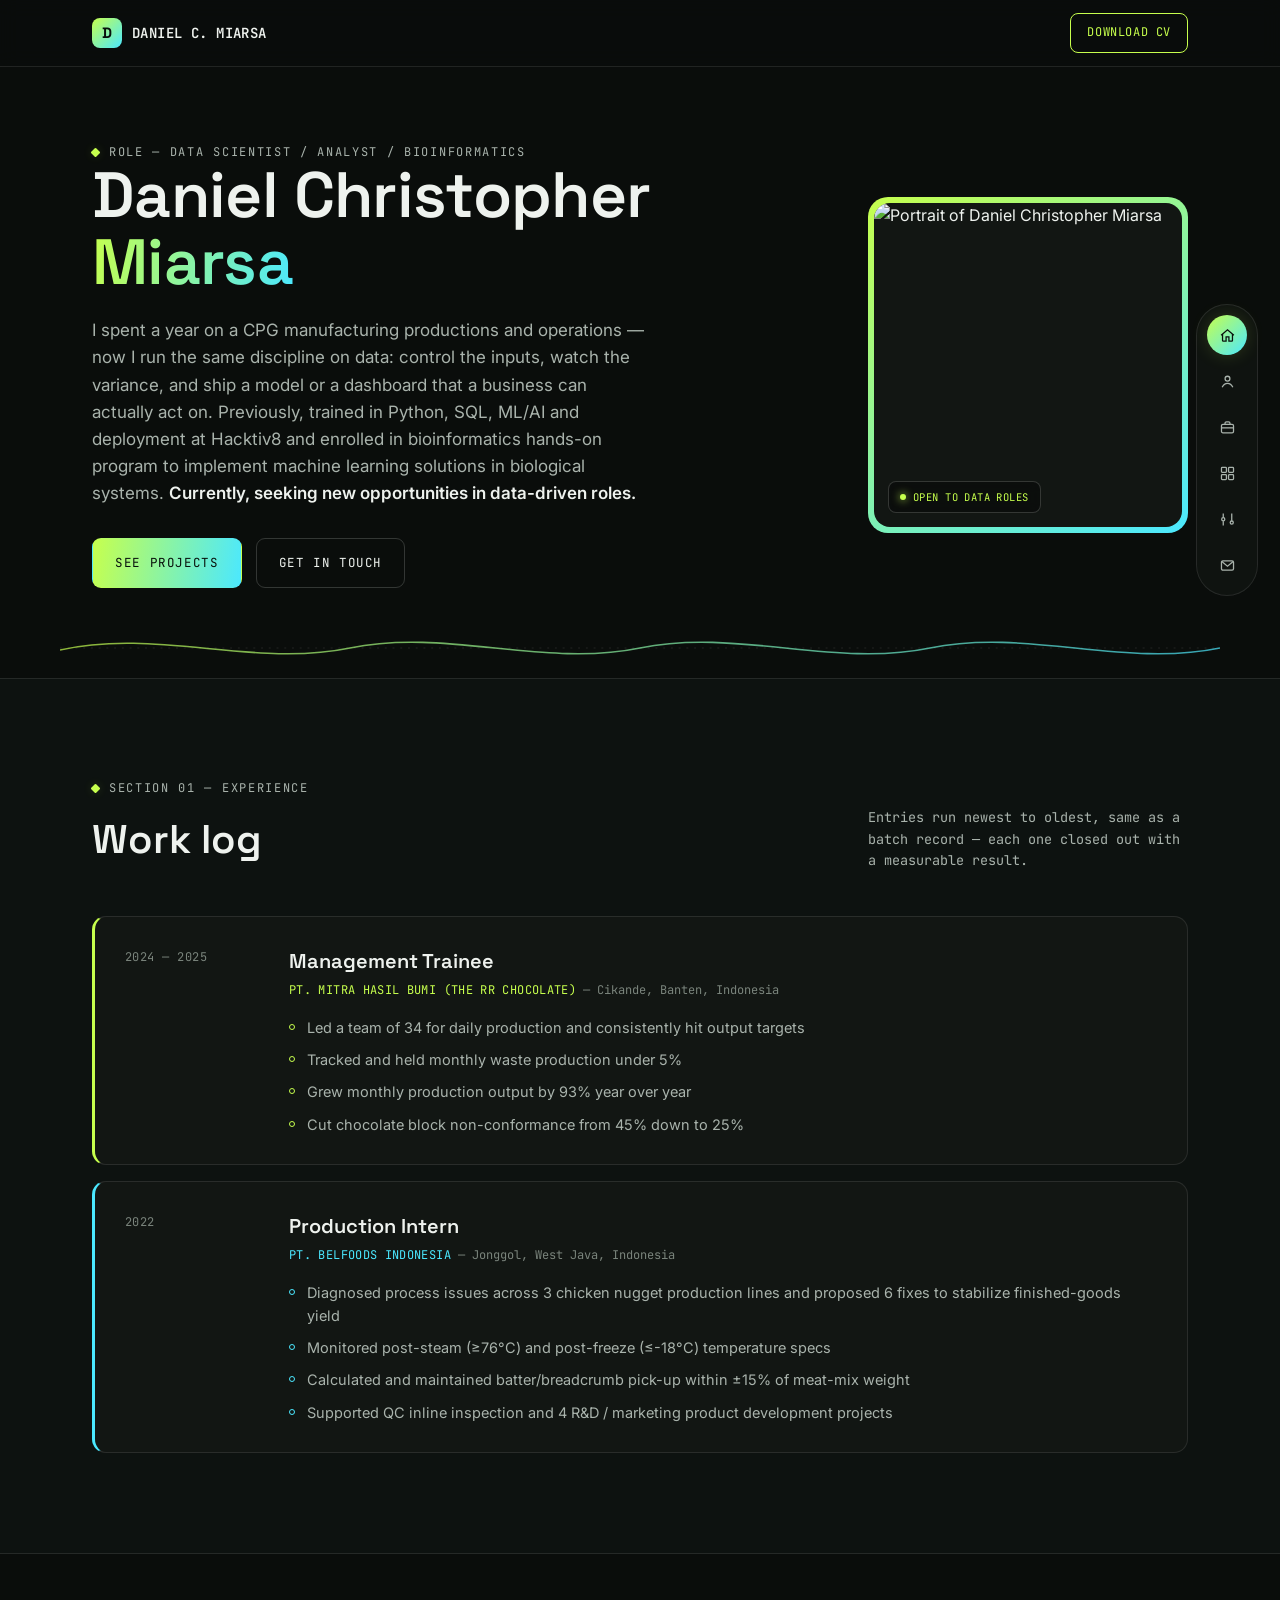
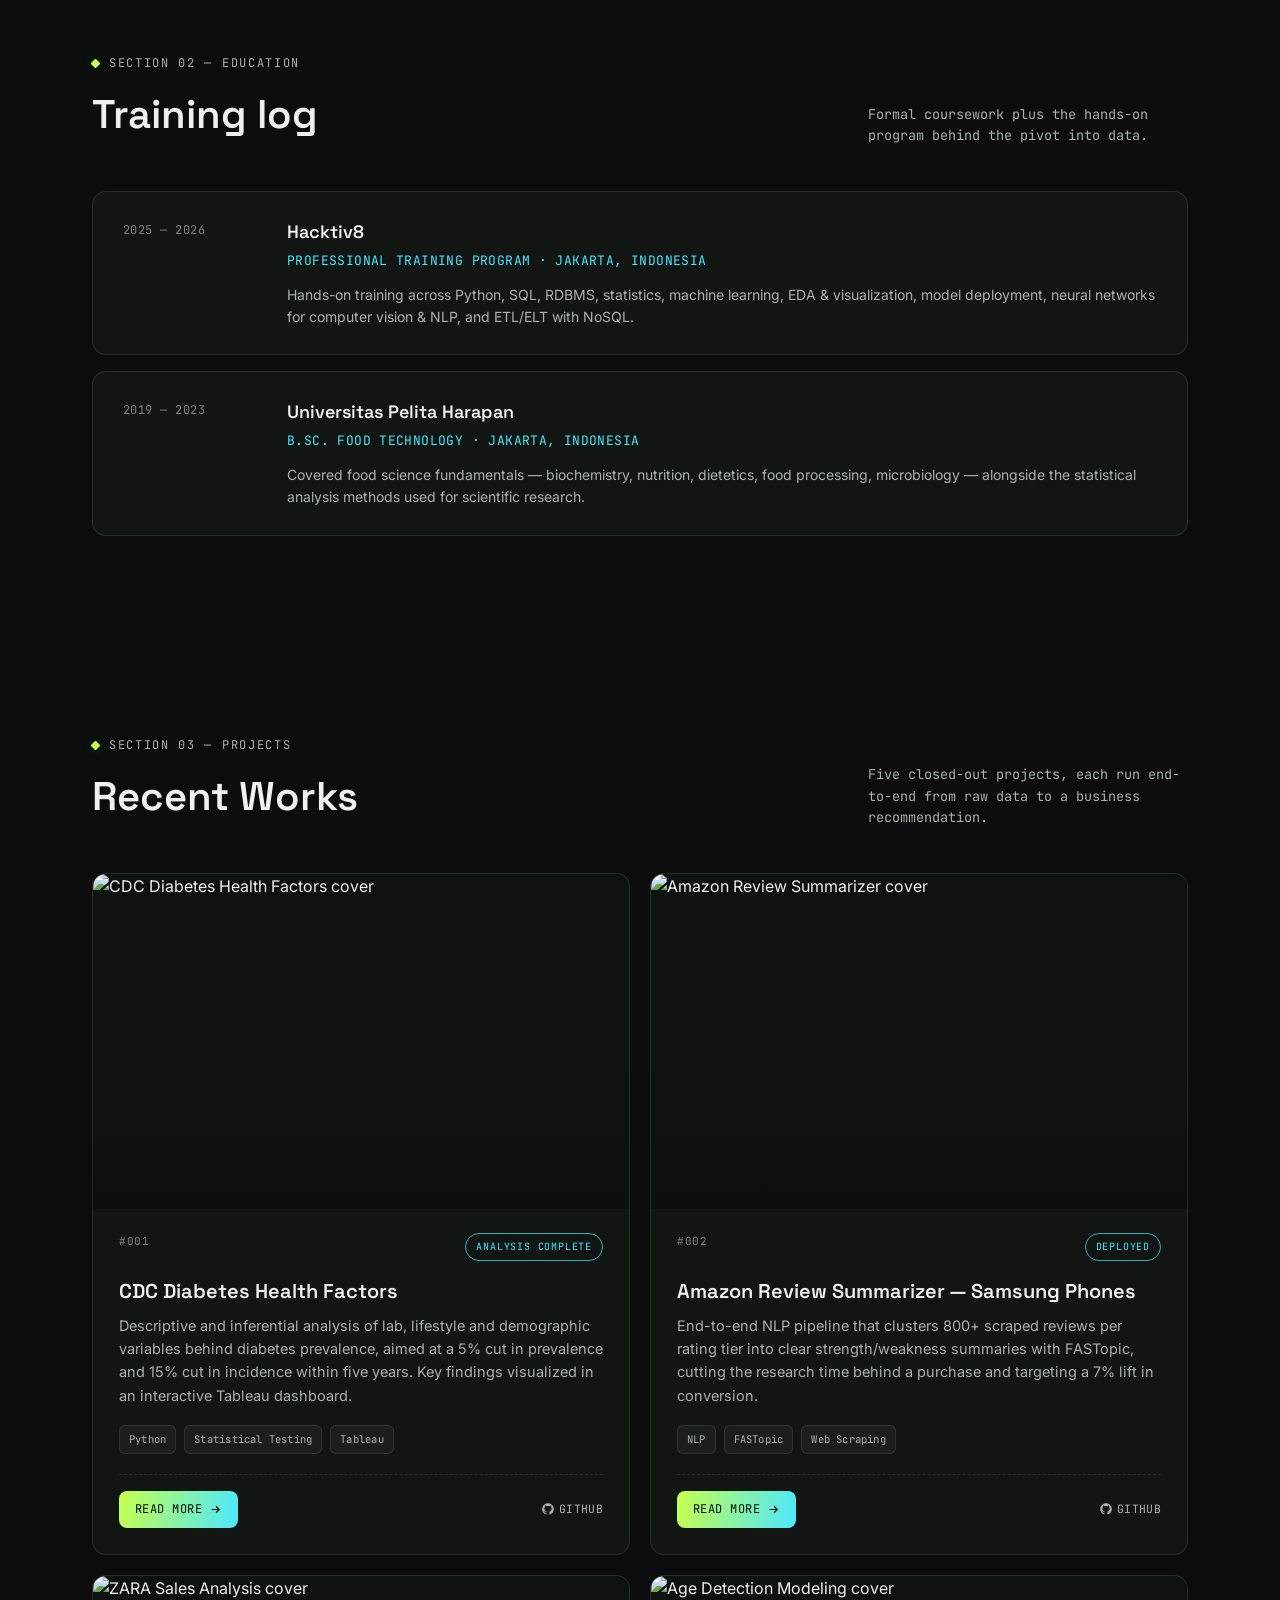
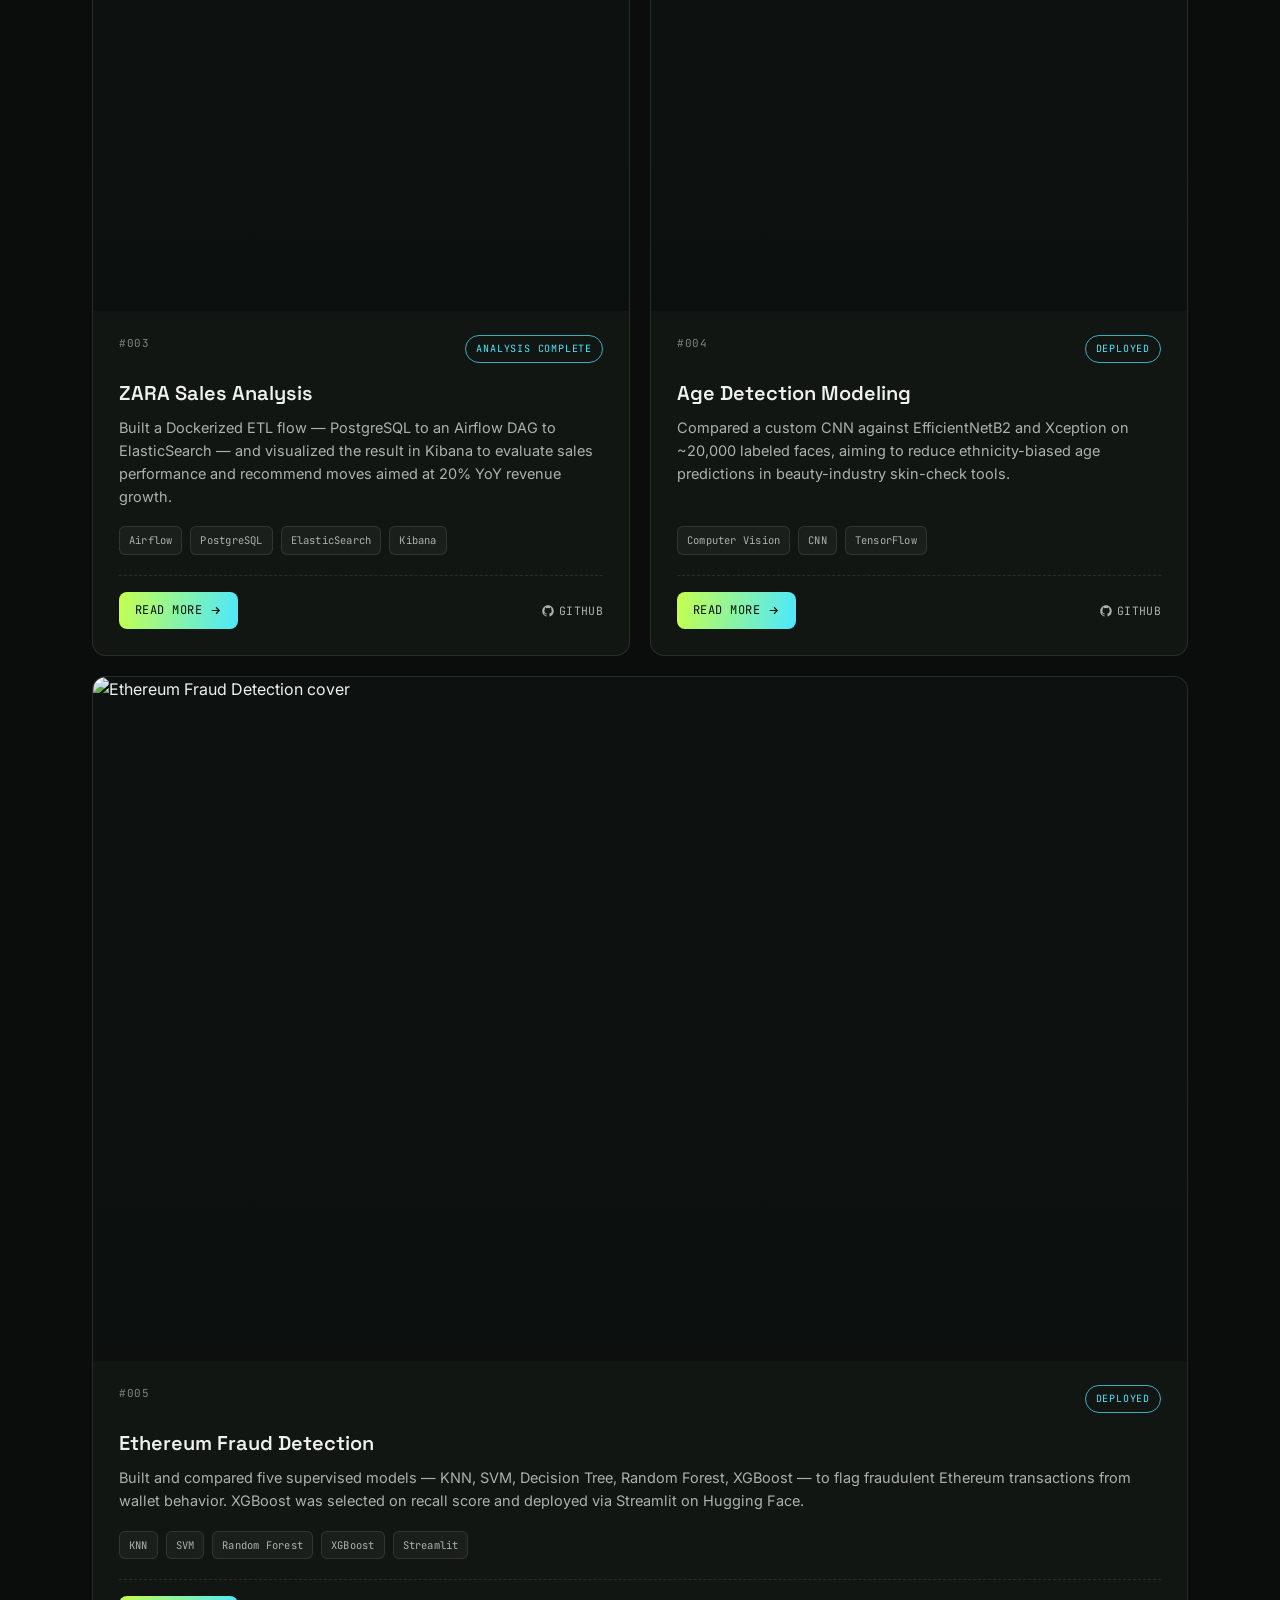
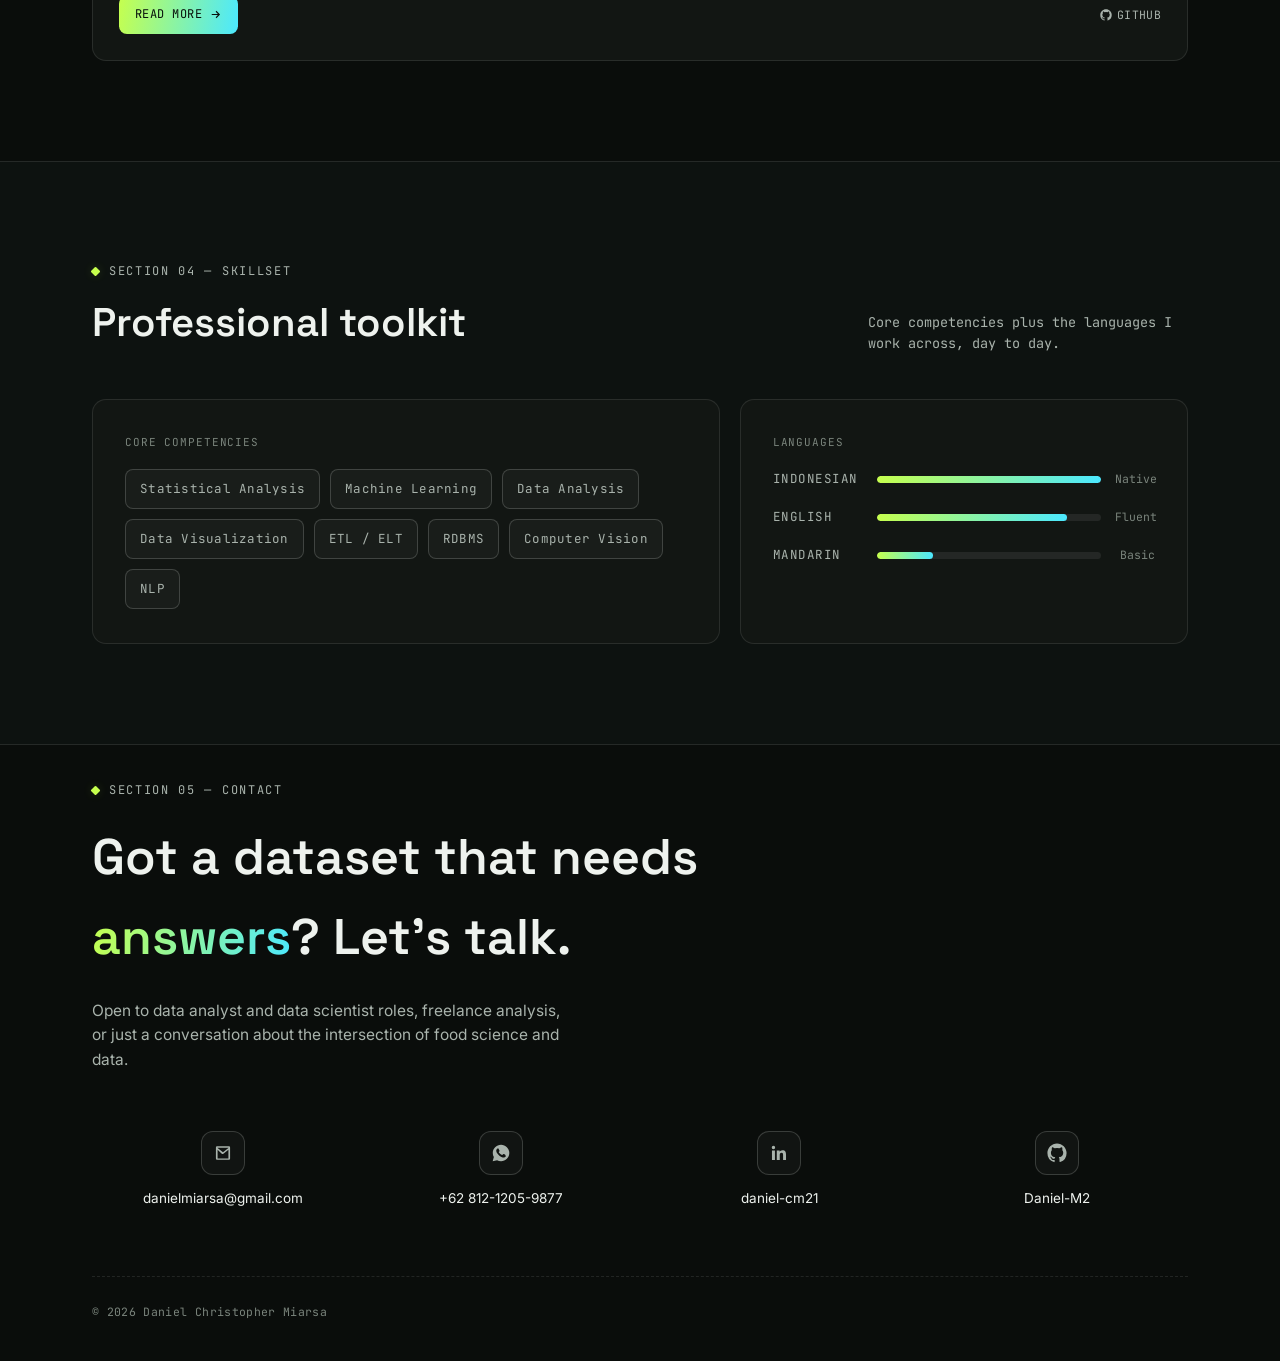
==== commit 11802229: "Back to normal" ====
--- a/index.html
+++ b/index.html
@@ -4,410 +4,432 @@
 <meta charset="UTF-8">
 <meta name="viewport" content="width=device-width, initial-scale=1.0">
 <meta name="theme-color" content="#0a0d0b">
-<title>CDC Diabetes Health Factors — Daniel C. Miarsa</title>
-<meta name="description" content="Descriptive and inferential analysis of CDC diabetes health-factor data, aimed at cutting prevalence and incidence through targeted, data-backed recommendations.">
+<title>Daniel C. Miarsa — Data Scientist / Analyst</title>
+<meta name="description" content="Portfolio of Daniel Christopher Miarsa — data scientist and analyst with a background in food production quality control, now building models and data pipelines.">
 <link rel="icon" href="data:image/svg+xml,<svg xmlns=%22http://www.w3.org/2000/svg%22 viewBox=%220 0 100 100%22><rect width=%22100%22 height=%22100%22 rx=%2222%22 fill=%22%230a0d0b%22/><text x=%2250%22 y=%2266%22 font-size=%2254%22 font-family=%22monospace%22 fill=%22%23c6ff4d%22 text-anchor=%22middle%22>D</text></svg>">
-<link rel="stylesheet" href="../styles.css">
+<link rel="stylesheet" href="styles.css">
 </head>
 <body>
 
-<header class="detail-topbar">
+<!-- ============================================================
+     TOP BAR
+     ============================================================ -->
+<header class="topbar">
   <div class="wrap">
-    <a class="back-link" href="../index.html#projects">
-      <svg viewBox="0 0 24 24" fill="none" stroke="currentColor" stroke-width="2"><path d="M19 12H5M11 6l-6 6 6 6"/></svg>
-      Back to Projects
+    <a class="brand" href="#top">
+      <span class="brand-mark">D</span>
+      DANIEL C. MIARSA
     </a>
-    <a class="brand" href="../index.html"><span class="brand-mark">D</span> DANIEL C. MIARSA</a>
+    <a class="nav-cta" href="https://a188238e-4dba-47ba-8eae-bcfe5e1c8514.filesusr.com/ugd/56e877_d1546fad252648c5af057e73b0017453.pdf" target="_blank" rel="noopener">Download CV</a>
+    <button class="menu-btn" id="menuBtn" aria-label="Open menu" aria-expanded="false"><span></span></button>
+  </div>
+  <div class="mobile-nav" id="mobileNav">
+    <a href="#top"><svg viewBox="0 0 24 24" fill="none" stroke="currentColor" stroke-width="1.8"><path d="M3 11.5 12 4l9 7.5"/><path d="M5 10v9a1 1 0 0 0 1 1h4v-6h4v6h4a1 1 0 0 0 1-1v-9"/></svg> Home</a>
+    <a href="#about"><svg viewBox="0 0 24 24" fill="none" stroke="currentColor" stroke-width="1.8"><circle cx="12" cy="8" r="3.4"/><path d="M4.5 20c1.6-3.6 4.6-5.5 7.5-5.5s5.9 1.9 7.5 5.5"/></svg> About</a>
+    <a href="#experience"><svg viewBox="0 0 24 24" fill="none" stroke="currentColor" stroke-width="1.8"><rect x="3.5" y="7.5" width="17" height="12" rx="2"/><path d="M8.5 7.5V6a2 2 0 0 1 2-2h3a2 2 0 0 1 2 2v1.5"/><path d="M3.5 12.5h17"/></svg> Experience</a>
+    <a href="#projects"><svg viewBox="0 0 24 24" fill="none" stroke="currentColor" stroke-width="1.8"><rect x="3.5" y="3.5" width="7" height="7" rx="1.2"/><rect x="13.5" y="3.5" width="7" height="7" rx="1.2"/><rect x="3.5" y="13.5" width="7" height="7" rx="1.2"/><rect x="13.5" y="13.5" width="7" height="7" rx="1.2"/></svg> Projects</a>
+    <a href="#skills"><svg viewBox="0 0 24 24" fill="none" stroke="currentColor" stroke-width="1.8"><path d="M6 3.5v6M6 9.5a2.2 2.2 0 1 0 0 4.4 2.2 2.2 0 0 0 0-4.4Zm0 4.4v6.6M18 3.5v10.6M18 14.1a2.2 2.2 0 1 0 0 4.4 2.2 2.2 0 0 0 0-4.4Z"/></svg> Skills</a>
+    <a href="#contact"><svg viewBox="0 0 24 24" fill="none" stroke="currentColor" stroke-width="1.8"><rect x="3.5" y="5.5" width="17" height="13" rx="2"/><path d="M4 6.5l8 6.5 8-6.5"/></svg> Contact</a>
+    <a href="https://a188238e-4dba-47ba-8eae-bcfe5e1c8514.filesusr.com/ugd/56e877_d1546fad252648c5af057e73b0017453.pdf" target="_blank" rel="noopener"><svg viewBox="0 0 24 24" fill="none" stroke="currentColor" stroke-width="1.8"><path d="M12 3v12m0 0-4-4m4 4 4-4"/><path d="M4 17v2a2 2 0 0 0 2 2h12a2 2 0 0 0 2-2v-2"/></svg> Download CV</a>
   </div>
 </header>
 
-<div class="detail-hero">
-  <img src="https://static.wixstatic.com/media/nsplsh_62526a70476a776d616538~mv2_d_5184_3456_s_4_2.jpg/v1/fill/w_1600,h_900,al_c,q_90,usm_0.66_1.00_0.01,enc_auto/nsplsh_62526a70476a776d616538~mv2_d_5184_3456_s_4_2.jpg" alt="CDC Diabetes Health Factors cover">
-  <div class="detail-hero-content">
-    <div class="detail-stamp-row">
-      <span class="field-no">#001</span>
-      <span class="proj-stamp">Analysis Complete</span>
-    </div>
-    <h1 class="detail-title">CDC Diabetes Health Factors</h1>
-  </div>
+<!-- ============================================================
+     RIGHT-SIDE ICON DOCK NAV
+     ============================================================ -->
+<nav class="dock" id="dock" aria-label="Section navigation">
+  <a class="dock-item" href="#top" data-section="top">
+    <svg viewBox="0 0 24 24" fill="none" stroke="currentColor" stroke-width="1.8"><path d="M3 11.5 12 4l9 7.5"/><path d="M5 10v9a1 1 0 0 0 1 1h4v-6h4v6h4a1 1 0 0 0 1-1v-9"/></svg>
+    <span class="tip">Home</span>
+  </a>
+  <a class="dock-item" href="#about" data-section="about">
+    <svg viewBox="0 0 24 24" fill="none" stroke="currentColor" stroke-width="1.8"><circle cx="12" cy="8" r="3.4"/><path d="M4.5 20c1.6-3.6 4.6-5.5 7.5-5.5s5.9 1.9 7.5 5.5"/></svg>
+    <span class="tip">About Me</span>
+  </a>
+  <a class="dock-item" href="#experience" data-section="experience">
+    <svg viewBox="0 0 24 24" fill="none" stroke="currentColor" stroke-width="1.8"><rect x="3.5" y="7.5" width="17" height="12" rx="2"/><path d="M8.5 7.5V6a2 2 0 0 1 2-2h3a2 2 0 0 1 2 2v1.5"/><path d="M3.5 12.5h17"/></svg>
+    <span class="tip">Experience</span>
+  </a>
+  <a class="dock-item" href="#projects" data-section="projects">
+    <svg viewBox="0 0 24 24" fill="none" stroke="currentColor" stroke-width="1.8"><rect x="3.5" y="3.5" width="7" height="7" rx="1.2"/><rect x="13.5" y="3.5" width="7" height="7" rx="1.2"/><rect x="3.5" y="13.5" width="7" height="7" rx="1.2"/><rect x="13.5" y="13.5" width="7" height="7" rx="1.2"/></svg>
+    <span class="tip">Projects</span>
+  </a>
+  <a class="dock-item" href="#skills" data-section="skills">
+    <svg viewBox="0 0 24 24" fill="none" stroke="currentColor" stroke-width="1.8"><path d="M6 3.5v6M6 9.5a2.2 2.2 0 1 0 0 4.4 2.2 2.2 0 0 0 0-4.4Zm0 4.4v6.6M18 3.5v10.6M18 14.1a2.2 2.2 0 1 0 0 4.4 2.2 2.2 0 0 0 0-4.4Z"/></svg>
+    <span class="tip">Skills</span>
+  </a>
+  <a class="dock-item" href="#contact" data-section="contact">
+    <svg viewBox="0 0 24 24" fill="none" stroke="currentColor" stroke-width="1.8"><rect x="3.5" y="5.5" width="17" height="13" rx="2"/><path d="M4 6.5l8 6.5 8-6.5"/></svg>
+    <span class="tip">Contact</span>
+  </a>
+</nav>
+
+<!-- ============================================================
+     HERO
+     ============================================================ -->
+<section class="hero" id="top">
+  <div class="wrap hero-grid">
+    <div class="reveal is-visible">
+      <p class="eyebrow">Role — Data Scientist / Analyst / Bioinformatics</p>
+      <h1 class="hero-name">Daniel Christopher <span class="accent">Miarsa</span></h1>
+      <p class="hero-desc">
+        I spent a year on a CPG manufacturing productions and operations — now I run the same discipline on data: control the inputs, watch the variance, and ship a model or a dashboard that a business can actually act on. Previously, trained in Python, SQL, ML/AI and deployment at Hacktiv8 and enrolled in bioinformatics hands-on program to implement machine learning solutions in biological systems. <strong>Currently, seeking new opportunities in data-driven roles.</strong>
+      </p>
+      <div class="hero-actions">
+        <a class="btn btn-solid" href="#projects">See Projects</a>
+        <a class="btn btn-outline" href="#contact">Get in Touch</a>
+      </div>
+    </div>
+
+    <div class="reveal is-visible">
+      <div class="photo-frame">
+        <div class="photo-inner">
+          <img src="https://static.wixstatic.com/media/56e877_e9523dcb537c493abb3ce70730d7c64f~mv2.png/v1/fill/w_600,h_630,al_c,q_90/PP%20LinkedIn.png" alt="Portrait of Daniel Christopher Miarsa" loading="eager">
+          <div class="photo-tag"><span class="ping"></span> Open to Data Roles</div>
+        </div>
+      </div>
+    </div>
+  </div>
+</section>
+
+<div class="wrap chart-divider reveal">
+  <svg viewBox="0 0 1200 60" preserveAspectRatio="none" aria-hidden="true">
+    <line x1="0" y1="30" x2="1200" y2="30" stroke="rgba(238,242,238,0.10)" stroke-width="1" stroke-dasharray="2 6"/>
+    <path d="M0,32 C 100,10 200,50 300,30 C 400,10 500,50 600,30 C 700,10 800,50 900,30 C 1000,10 1100,50 1200,30"
+      stroke="url(#gradA)" stroke-width="1.6" fill="none" opacity="0.7"/>
+    <defs>
+      <linearGradient id="gradA" x1="0" y1="0" x2="1" y2="0">
+        <stop offset="0" stop-color="#c6ff4d"/>
+        <stop offset="1" stop-color="#4be8ff"/>
+      </linearGradient>
+    </defs>
+  </svg>
 </div>
 
-<div class="wrap detail-meta">
-  <div class="detail-tags">
-    <span class="tag">Python</span>
-    <span class="tag">Statistical Testing</span>
-    <span class="tag">Tableau</span>
-  </div>
-  <div class="detail-actions">
-    <a class="btn btn-solid" href="https://github.com/Daniel-M2/cdc-diabetes-analysis" target="_blank" rel="noopener">GitHub Repo</a>
-    <a class="btn btn-outline" href="https://public.tableau.com/views/Milestone1_17623572447880/Demographic" target="_blank" rel="noopener">Tableau Dashboard</a>
-  </div>
-</div>
-
-<nav class="detail-subnav" id="subnav">
+<!-- ============================================================
+     EXPERIENCE
+     ============================================================ -->
+<section id="experience" class="bg-alt">
   <div class="wrap">
-    <a href="#overview">Overview</a>
-    <a href="#dataset">Dataset</a>
-    <a href="#methodology">Methodology</a>
-    <a href="#results">Results</a>
-    <a href="#conclusions">Conclusions</a>
-    <a href="#recommendations">Recommendations</a>
-  </div>
-</nav>
-
-<main class="detail-body">
-
-  <section class="detail-section" id="overview">
-    <p class="eyebrow">Background</p>
-    <h2>A rising trend that hasn't leveled off</h2>
-    <p>Diabetes prevalence in the U.S. climbed from 10.3% to 13.2% between 2001 and 2020, and the trend hasn't slowed. This project looks at the lab, lifestyle, and demographic variables behind that rise, aiming at two concrete targets: a 5% cut in prevalence and a 15% cut in incidence within five years.</p>
-    <div class="stat-row">
-      <div class="stat-chip"><span class="stat-value">13.2%</span><span class="stat-label">Prevalence rate, 2020 (up from 10.3% in 2001)</span></div>
-      <div class="stat-chip cyan"><span class="stat-value">1.7M</span><span class="stat-label">Adults diagnosed with Type 1 diabetes in 2021, actively on insulin</span></div>
-      <div class="stat-chip"><span class="stat-value">2×</span><span class="stat-label">Surge in Type 2 incidence among ages 10–19, 2003–2018</span></div>
-    </div>
-    <p class="detail-source">Source: <a href="https://www.cdc.gov/diabetes/php/data-research/index.html" target="_blank" rel="noopener">CDC (2024)</a></p>
-  </section>
-
-  <section class="detail-section" id="dataset">
-    <p class="eyebrow">Dataset</p>
-    <h2>CDC Diabetes Health Indicators</h2>
-    <p>Survey-based health indicator data covering lab results, lifestyle habits, income, education, and demographics, used as the basis for both descriptive and inferential analysis.</p>
-  </section>
-
-  <section class="detail-section" id="methodology">
-    <p class="eyebrow">Methodology</p>
-    <h2>Descriptive &amp; inferential analysis</h2>
-    <p>The core approach combined descriptive statistics with inferential testing: normality testing, outlier analysis, correlation testing via Chi-square, and independent t-tests to confirm which relationships in the data were statistically meaningful rather than noise.</p>
-  </section>
-
-  <section class="detail-section" id="results">
-    <p class="eyebrow">Results</p>
-    <h2>Who's most at risk, and why</h2>
-
-    <h3>Diabetes prevalence rate</h3>
-    <div class="stat-row">
-      <div class="stat-chip"><span class="stat-value">243,833</span><span class="stat-label">Total population analyzed</span></div>
-      <div class="stat-chip cyan"><span class="stat-value">13.12%</span><span class="stat-label">General prevalence rate across the dataset</span></div>
-      <div class="stat-chip"><span class="stat-value">13,000+</span><span class="stat-label">Diagnosed per 100,000 people</span></div>
-      <div class="stat-chip cyan"><span class="stat-value">71.69%</span><span class="stat-label">Of diagnosed cases fall in the 55–79 age group</span></div>
-    </div>
-    <div class="chart-block reveal">
-      <div class="chart-block-head">Prevalence Rate by Age (%)</div>
-      <svg viewBox="0 0 684 300">
-        <line x1="40" y1="260.0" x2="664" y2="260.0" stroke="rgba(238,242,238,0.08)" stroke-width="1"/>
-        <text x="34" y="263.0" text-anchor="end" font-family="'JetBrains Mono',monospace" font-size="9" fill="var(--text-faint)">0</text>
-        <line x1="40" y1="200.0" x2="664" y2="200.0" stroke="rgba(238,242,238,0.08)" stroke-width="1"/>
-        <text x="34" y="203.0" text-anchor="end" font-family="'JetBrains Mono',monospace" font-size="9" fill="var(--text-faint)">5</text>
-        <line x1="40" y1="140.0" x2="664" y2="140.0" stroke="rgba(238,242,238,0.08)" stroke-width="1"/>
-        <text x="34" y="143.0" text-anchor="end" font-family="'JetBrains Mono',monospace" font-size="9" fill="var(--text-faint)">10</text>
-        <line x1="40" y1="80.0" x2="664" y2="80.0" stroke="rgba(238,242,238,0.08)" stroke-width="1"/>
-        <text x="34" y="83.0" text-anchor="end" font-family="'JetBrains Mono',monospace" font-size="9" fill="var(--text-faint)">15</text>
-        <line x1="40" y1="20.0" x2="664" y2="20.0" stroke="rgba(238,242,238,0.08)" stroke-width="1"/>
-        <text x="34" y="23.0" text-anchor="end" font-family="'JetBrains Mono',monospace" font-size="9" fill="var(--text-faint)">20</text>
-        <line x1="40" y1="20" x2="40" y2="260" stroke="rgba(238,242,238,0.16)" stroke-width="1"/>
-        <rect x="370.0" y="21.5" width="238.0" height="242.5" rx="6" fill="none" stroke="var(--cyan)" stroke-width="2" stroke-dasharray="5 4"/>
-        <rect x="40.0" y="257.4" width="34" height="2.6" rx="3" fill="var(--lime)"/>
-        <text x="57.0" y="252.4" text-anchor="middle" font-family="'JetBrains Mono',monospace" font-size="8" fill="var(--text-soft)">0.22</text>
-        <text x="57.0" y="271" text-anchor="end" font-family="'JetBrains Mono',monospace" font-size="8" fill="var(--text-faint)" transform="rotate(-40 57.0 271)">18-24</text>
-        <rect x="88.0" y="256.0" width="34" height="4.0" rx="3" fill="var(--lime)"/>
-        <text x="105.0" y="251.0" text-anchor="middle" font-family="'JetBrains Mono',monospace" font-size="8" fill="var(--text-soft)">0.33</text>
-        <text x="105.0" y="271" text-anchor="end" font-family="'JetBrains Mono',monospace" font-size="8" fill="var(--text-faint)" transform="rotate(-40 105.0 271)">25-29</text>
-        <rect x="136.0" y="250.6" width="34" height="9.4" rx="3" fill="var(--lime)"/>
-        <text x="153.0" y="245.6" text-anchor="middle" font-family="'JetBrains Mono',monospace" font-size="8" fill="var(--text-soft)">0.78</text>
-        <text x="153.0" y="271" text-anchor="end" font-family="'JetBrains Mono',monospace" font-size="8" fill="var(--text-faint)" transform="rotate(-40 153.0 271)">30-34</text>
-        <rect x="184.0" y="240.4" width="34" height="19.6" rx="3" fill="var(--lime)"/>
-        <text x="201.0" y="235.4" text-anchor="middle" font-family="'JetBrains Mono',monospace" font-size="8" fill="var(--text-soft)">1.63</text>
-        <text x="201.0" y="271" text-anchor="end" font-family="'JetBrains Mono',monospace" font-size="8" fill="var(--text-faint)" transform="rotate(-40 201.0 271)">35-39</text>
-        <rect x="232.0" y="228.1" width="34" height="31.9" rx="3" fill="var(--lime)"/>
-        <text x="249.0" y="223.1" text-anchor="middle" font-family="'JetBrains Mono',monospace" font-size="8" fill="var(--text-soft)">2.66</text>
-        <text x="249.0" y="271" text-anchor="end" font-family="'JetBrains Mono',monospace" font-size="8" fill="var(--text-faint)" transform="rotate(-40 249.0 271)">40-44</text>
-        <rect x="280.0" y="205.2" width="34" height="54.8" rx="3" fill="var(--lime)"/>
-        <text x="297.0" y="200.2" text-anchor="middle" font-family="'JetBrains Mono',monospace" font-size="8" fill="var(--text-soft)">4.57</text>
-        <text x="297.0" y="271" text-anchor="end" font-family="'JetBrains Mono',monospace" font-size="8" fill="var(--text-faint)" transform="rotate(-40 297.0 271)">45-49</text>
-        <rect x="328.0" y="160.9" width="34" height="99.1" rx="3" fill="var(--lime)"/>
-        <text x="345.0" y="155.9" text-anchor="middle" font-family="'JetBrains Mono',monospace" font-size="8" fill="var(--text-soft)">8.26</text>
-        <text x="345.0" y="271" text-anchor="end" font-family="'JetBrains Mono',monospace" font-size="8" fill="var(--text-faint)" transform="rotate(-40 345.0 271)">50-54</text>
-        <rect x="376.0" y="121.3" width="34" height="138.7" rx="3" fill="var(--lime)"/>
-        <text x="393.0" y="116.3" text-anchor="middle" font-family="'JetBrains Mono',monospace" font-size="8" fill="var(--text-soft)">11.56</text>
-        <text x="393.0" y="271" text-anchor="end" font-family="'JetBrains Mono',monospace" font-size="8" fill="var(--text-faint)" transform="rotate(-40 393.0 271)">55-59</text>
-        <rect x="424.0" y="67.8" width="34" height="192.2" rx="3" fill="var(--lime)"/>
-        <text x="441.0" y="62.8" text-anchor="middle" font-family="'JetBrains Mono',monospace" font-size="8" fill="var(--text-soft)">16.02</text>
-        <text x="441.0" y="271" text-anchor="end" font-family="'JetBrains Mono',monospace" font-size="8" fill="var(--text-faint)" transform="rotate(-40 441.0 271)">60-64</text>
-        <rect x="472.0" y="35.5" width="34" height="224.5" rx="3" fill="var(--lime)"/>
-        <text x="489.0" y="30.5" text-anchor="middle" font-family="'JetBrains Mono',monospace" font-size="8" fill="var(--text-soft)">18.71</text>
-        <text x="489.0" y="271" text-anchor="end" font-family="'JetBrains Mono',monospace" font-size="8" fill="var(--text-faint)" transform="rotate(-40 489.0 271)">65-69</text>
-        <rect x="520.0" y="77.7" width="34" height="182.3" rx="3" fill="var(--lime)"/>
-        <text x="537.0" y="72.7" text-anchor="middle" font-family="'JetBrains Mono',monospace" font-size="8" fill="var(--text-soft)">15.19</text>
-        <text x="537.0" y="271" text-anchor="end" font-family="'JetBrains Mono',monospace" font-size="8" fill="var(--text-faint)" transform="rotate(-40 537.0 271)">70-74</text>
-        <rect x="568.0" y="137.5" width="34" height="122.5" rx="3" fill="var(--lime)"/>
-        <text x="585.0" y="132.5" text-anchor="middle" font-family="'JetBrains Mono',monospace" font-size="8" fill="var(--text-soft)">10.21</text>
-        <text x="585.0" y="271" text-anchor="end" font-family="'JetBrains Mono',monospace" font-size="8" fill="var(--text-faint)" transform="rotate(-40 585.0 271)">75-79</text>
-        <rect x="616.0" y="141.6" width="34" height="118.4" rx="3" fill="var(--lime)"/>
-        <text x="633.0" y="136.6" text-anchor="middle" font-family="'JetBrains Mono',monospace" font-size="8" fill="var(--text-soft)">9.87</text>
-        <text x="633.0" y="271" text-anchor="end" font-family="'JetBrains Mono',monospace" font-size="8" fill="var(--text-faint)" transform="rotate(-40 633.0 271)">≥80</text>
-        </svg>
-      <div class="chart-note">The 55–79 band (outlined) peaks at 65–69 (18.71%) and holds the five highest bars on the chart — together accounting for 71.69% of all diagnosed cases.</div>
-    </div>
-
-    <h3>Age &amp; gender</h3>
-    <div class="chart-block reveal">
-      <div class="chart-block-head">Diabetes Mean by Age</div>
-      <svg viewBox="0 0 684 300">
-        <line x1="40" y1="260.0" x2="664" y2="260.0" stroke="rgba(238,242,238,0.08)" stroke-width="1"/>
-        <text x="34" y="263.0" text-anchor="end" font-family="'JetBrains Mono',monospace" font-size="9" fill="var(--text-faint)">0.000</text>
-        <line x1="40" y1="212.0" x2="664" y2="212.0" stroke="rgba(238,242,238,0.08)" stroke-width="1"/>
-        <text x="34" y="215.0" text-anchor="end" font-family="'JetBrains Mono',monospace" font-size="9" fill="var(--text-faint)">0.050</text>
-        <line x1="40" y1="164.0" x2="664" y2="164.0" stroke="rgba(238,242,238,0.08)" stroke-width="1"/>
-        <text x="34" y="167.0" text-anchor="end" font-family="'JetBrains Mono',monospace" font-size="9" fill="var(--text-faint)">0.100</text>
-        <line x1="40" y1="116.0" x2="664" y2="116.0" stroke="rgba(238,242,238,0.08)" stroke-width="1"/>
-        <text x="34" y="119.0" text-anchor="end" font-family="'JetBrains Mono',monospace" font-size="9" fill="var(--text-faint)">0.150</text>
-        <line x1="40" y1="68.0" x2="664" y2="68.0" stroke="rgba(238,242,238,0.08)" stroke-width="1"/>
-        <text x="34" y="71.0" text-anchor="end" font-family="'JetBrains Mono',monospace" font-size="9" fill="var(--text-faint)">0.200</text>
-        <line x1="40" y1="20.0" x2="664" y2="20.0" stroke="rgba(238,242,238,0.08)" stroke-width="1"/>
-        <text x="34" y="23.0" text-anchor="end" font-family="'JetBrains Mono',monospace" font-size="9" fill="var(--text-faint)">0.250</text>
-        <line x1="40" y1="20" x2="40" y2="260" stroke="rgba(238,242,238,0.16)" stroke-width="1"/>
-        <rect x="40.0" y="247.5" width="34" height="12.5" rx="3" fill="var(--lime)"/>
-        <text x="57.0" y="237.0" text-anchor="middle" font-family="'JetBrains Mono',monospace" font-size="8" fill="var(--text-soft)">0.013</text>
-        <text x="57.0" y="271" text-anchor="end" font-family="'JetBrains Mono',monospace" font-size="8" fill="var(--text-faint)" transform="rotate(-40 57.0 271)">18-24</text>
-        <rect x="88.0" y="245.6" width="34" height="14.4" rx="3" fill="var(--lime)"/>
-        <text x="105.0" y="237.0" text-anchor="middle" font-family="'JetBrains Mono',monospace" font-size="8" fill="var(--text-soft)">0.015</text>
-        <text x="105.0" y="271" text-anchor="end" font-family="'JetBrains Mono',monospace" font-size="8" fill="var(--text-faint)" transform="rotate(-40 105.0 271)">25-29</text>
-        <rect x="136.0" y="237.0" width="34" height="23.0" rx="3" fill="var(--lime)"/>
-        <text x="153.0" y="232.0" text-anchor="middle" font-family="'JetBrains Mono',monospace" font-size="8" fill="var(--text-soft)">0.024</text>
-        <text x="153.0" y="271" text-anchor="end" font-family="'JetBrains Mono',monospace" font-size="8" fill="var(--text-faint)" transform="rotate(-40 153.0 271)">30-34</text>
-        <rect x="184.0" y="222.6" width="34" height="37.4" rx="3" fill="var(--lime)"/>
-        <text x="201.0" y="213.0" text-anchor="middle" font-family="'JetBrains Mono',monospace" font-size="8" fill="var(--text-soft)">0.039</text>
-        <text x="201.0" y="271" text-anchor="end" font-family="'JetBrains Mono',monospace" font-size="8" fill="var(--text-faint)" transform="rotate(-40 201.0 271)">35-39</text>
-        <rect x="232.0" y="206.2" width="34" height="53.8" rx="3" fill="var(--lime)"/>
-        <text x="249.0" y="201.2" text-anchor="middle" font-family="'JetBrains Mono',monospace" font-size="8" fill="var(--text-soft)">0.056</text>
-        <text x="249.0" y="271" text-anchor="end" font-family="'JetBrains Mono',monospace" font-size="8" fill="var(--text-faint)" transform="rotate(-40 249.0 271)">40-44</text>
-        <rect x="280.0" y="185.1" width="34" height="74.9" rx="3" fill="var(--lime)"/>
-        <text x="297.0" y="180.1" text-anchor="middle" font-family="'JetBrains Mono',monospace" font-size="8" fill="var(--text-soft)">0.078</text>
-        <text x="297.0" y="271" text-anchor="end" font-family="'JetBrains Mono',monospace" font-size="8" fill="var(--text-faint)" transform="rotate(-40 297.0 271)">45-49</text>
-        <rect x="328.0" y="158.2" width="34" height="101.8" rx="3" fill="var(--lime)"/>
-        <text x="345.0" y="153.2" text-anchor="middle" font-family="'JetBrains Mono',monospace" font-size="8" fill="var(--text-soft)">0.106</text>
-        <text x="345.0" y="271" text-anchor="end" font-family="'JetBrains Mono',monospace" font-size="8" fill="var(--text-faint)" transform="rotate(-40 345.0 271)">50-54</text>
-        <rect x="376.0" y="139.0" width="34" height="121.0" rx="3" fill="var(--lime)"/>
-        <text x="393.0" y="134.0" text-anchor="middle" font-family="'JetBrains Mono',monospace" font-size="8" fill="var(--text-soft)">0.126</text>
-        <text x="393.0" y="271" text-anchor="end" font-family="'JetBrains Mono',monospace" font-size="8" fill="var(--text-faint)" transform="rotate(-40 393.0 271)">55-59</text>
-        <rect x="424.0" y="105.4" width="34" height="154.6" rx="3" fill="var(--lime)"/>
-        <text x="441.0" y="100.4" text-anchor="middle" font-family="'JetBrains Mono',monospace" font-size="8" fill="var(--text-soft)">0.161</text>
-        <text x="441.0" y="271" text-anchor="end" font-family="'JetBrains Mono',monospace" font-size="8" fill="var(--text-faint)" transform="rotate(-40 441.0 271)">60-64</text>
-        <rect x="472.0" y="74.7" width="34" height="185.3" rx="3" fill="var(--lime)"/>
-        <text x="489.0" y="69.7" text-anchor="middle" font-family="'JetBrains Mono',monospace" font-size="8" fill="var(--text-soft)">0.193</text>
-        <text x="489.0" y="271" text-anchor="end" font-family="'JetBrains Mono',monospace" font-size="8" fill="var(--text-faint)" transform="rotate(-40 489.0 271)">65-69</text>
-        <rect x="520.0" y="56.5" width="34" height="203.5" rx="3" fill="var(--lime)"/>
-        <text x="537.0" y="51.5" text-anchor="middle" font-family="'JetBrains Mono',monospace" font-size="8" fill="var(--text-soft)">0.212</text>
-        <text x="537.0" y="271" text-anchor="end" font-family="'JetBrains Mono',monospace" font-size="8" fill="var(--text-faint)" transform="rotate(-40 537.0 271)">70-74</text>
-        <rect x="568.0" y="60.3" width="34" height="199.7" rx="3" fill="var(--lime)"/>
-        <text x="585.0" y="55.3" text-anchor="middle" font-family="'JetBrains Mono',monospace" font-size="8" fill="var(--text-soft)">0.208</text>
-        <text x="585.0" y="271" text-anchor="end" font-family="'JetBrains Mono',monospace" font-size="8" fill="var(--text-faint)" transform="rotate(-40 585.0 271)">75-79</text>
-        <rect x="616.0" y="84.3" width="34" height="175.7" rx="3" fill="var(--lime)"/>
-        <text x="633.0" y="79.3" text-anchor="middle" font-family="'JetBrains Mono',monospace" font-size="8" fill="var(--text-soft)">0.183</text>
-        <text x="633.0" y="271" text-anchor="end" font-family="'JetBrains Mono',monospace" font-size="8" fill="var(--text-faint)" transform="rotate(-40 633.0 271)">≥80</text>
-        <defs><marker id="arrow1" viewBox="0 0 10 10" refX="8" refY="5" markerWidth="6" markerHeight="6" orient="auto-start-reverse"><path d="M0,0 L10,5 L0,10 z" fill="var(--cyan)"/></marker></defs>
-<ellipse cx="81.0" cy="250.0" rx="46" ry="10" fill="none" stroke="var(--cyan)" stroke-width="2"/>
-<rect x="178.0" y="216.6" width="46" height="47.4" rx="4" fill="none" stroke="var(--cyan)" stroke-width="2"/>
-<path d="M81.0,238.0 Q130.0,180.0 178.0,220.0" fill="none" stroke="var(--cyan)" stroke-width="2" marker-end="url(#arrow1)"/>
-<text x="139.0" y="197.0" text-anchor="middle" font-family="'JetBrains Mono',monospace" font-size="11" fill="var(--cyan)">&gt;2x riskier</text>
-        </svg>
-      <div class="chart-note">Risk rises steadily from age 30 on — the 35–39 group already shows more than 2× the mean of the 18–29 baseline, climbing to a peak at 70–74 (0.212) before easing slightly past 75.</div>
-    </div>
-
-    <div class="chart-block reveal">
-      <div class="chart-block-head">Diabetes Mean by Gender</div>
-      <svg viewBox="0 0 320 225">
-        <line x1="40" y1="40" x2="300" y2="40" stroke="rgba(238,242,238,0.08)" stroke-width="1"/>
-        <line x1="40" y1="90" x2="300" y2="90" stroke="rgba(238,242,238,0.08)" stroke-width="1"/>
-        <line x1="40" y1="140" x2="300" y2="140" stroke="rgba(238,242,238,0.08)" stroke-width="1"/>
-        <line x1="40" y1="190" x2="300" y2="190" stroke="rgba(238,242,238,0.16)" stroke-width="1"/>
-        <text x="34" y="43" text-anchor="end" font-family="'JetBrains Mono',monospace" font-size="9.5" fill="var(--text-faint)">0.150</text>
-        <text x="34" y="93" text-anchor="end" font-family="'JetBrains Mono',monospace" font-size="9.5" fill="var(--text-faint)">0.100</text>
-        <text x="34" y="143" text-anchor="end" font-family="'JetBrains Mono',monospace" font-size="9.5" fill="var(--text-faint)">0.050</text>
-        <text x="34" y="193" text-anchor="end" font-family="'JetBrains Mono',monospace" font-size="9.5" fill="var(--text-faint)">0.000</text>
-        <line x1="40" y1="30" x2="40" y2="190" stroke="rgba(238,242,238,0.16)" stroke-width="1"/>
-        <rect x="90" y="71" width="70" height="119" rx="4" fill="var(--text-faint)" opacity="0.55"/>
-        <text x="125" y="61" text-anchor="middle" font-family="'JetBrains Mono',monospace" font-size="13" fill="var(--text-soft)">♀ 0.119</text>
-        <text x="125" y="207" text-anchor="middle" font-family="'JetBrains Mono',monospace" font-size="10.5" fill="var(--text-faint)">Female</text>
-        <rect x="190" y="44" width="70" height="146" rx="4" fill="var(--lime)"/>
-        <text x="225" y="34" text-anchor="middle" font-family="'JetBrains Mono',monospace" font-size="13" fill="var(--lime)">♂ 0.146</text>
-        <text x="225" y="207" text-anchor="middle" font-family="'JetBrains Mono',monospace" font-size="10.5" fill="var(--text-faint)">Male</text>
-      </svg>
-      <div class="chart-note">Males are 17% more prevalent to have diabetes than females — exact dataset means shown above.</div>
-    </div>
-
-    <h3>Income &amp; education</h3>
-    <div class="chart-block reveal">
-      <div class="chart-block-head">Diabetes Mean by Annual Income Level</div>
-      <svg viewBox="0 0 730 345">
-        <line x1="50" y1="260.0" x2="690" y2="260.0" stroke="rgba(238,242,238,0.08)" stroke-width="1"/>
-        <text x="42" y="263.0" text-anchor="end" font-family="'JetBrains Mono',monospace" font-size="9.5" fill="var(--text-faint)">0.000</text>
-        <line x1="50" y1="212.0" x2="690" y2="212.0" stroke="rgba(238,242,238,0.08)" stroke-width="1"/>
-        <text x="42" y="215.0" text-anchor="end" font-family="'JetBrains Mono',monospace" font-size="9.5" fill="var(--text-faint)">0.050</text>
-        <line x1="50" y1="164.0" x2="690" y2="164.0" stroke="rgba(238,242,238,0.08)" stroke-width="1"/>
-        <text x="42" y="167.0" text-anchor="end" font-family="'JetBrains Mono',monospace" font-size="9.5" fill="var(--text-faint)">0.100</text>
-        <line x1="50" y1="116.0" x2="690" y2="116.0" stroke="rgba(238,242,238,0.08)" stroke-width="1"/>
-        <text x="42" y="119.0" text-anchor="end" font-family="'JetBrains Mono',monospace" font-size="9.5" fill="var(--text-faint)">0.150</text>
-        <line x1="50" y1="68.0" x2="690" y2="68.0" stroke="rgba(238,242,238,0.08)" stroke-width="1"/>
-        <text x="42" y="71.0" text-anchor="end" font-family="'JetBrains Mono',monospace" font-size="9.5" fill="var(--text-faint)">0.200</text>
-        <line x1="50" y1="20.0" x2="690" y2="20.0" stroke="rgba(238,242,238,0.08)" stroke-width="1"/>
-        <text x="42" y="23.0" text-anchor="end" font-family="'JetBrains Mono',monospace" font-size="9.5" fill="var(--text-faint)">0.250</text>
-        <line x1="50" y1="20" x2="50" y2="260" stroke="rgba(238,242,238,0.16)" stroke-width="1"/>
-        <rect x="42.0" y="11.9" width="310.0" height="252.1" rx="6" fill="none" stroke="#ff6f61" stroke-width="2.5"/>
-        <rect x="602.0" y="177.0" width="70.0" height="87.0" rx="6" fill="none" stroke="#ff6f61" stroke-width="2.5"/>
-        <rect x="50.0" y="44.0" width="54" height="216.0" rx="3" fill="var(--cyan)"/>
-        <text x="77.0" y="36.0" text-anchor="middle" font-family="'JetBrains Mono',monospace" font-size="11" fill="var(--text)">0.225</text>
-        <text x="77.0" y="272" text-anchor="end" font-family="'JetBrains Mono',monospace" font-size="9" fill="var(--text-faint)" transform="rotate(-38 77.0 272)">&lt;$10,000</text>
-        <rect x="130.0" y="21.9" width="54" height="238.1" rx="3" fill="var(--cyan)"/>
-        <text x="157.0" y="7.0" text-anchor="middle" font-family="'JetBrains Mono',monospace" font-size="11" fill="var(--text)">0.248</text>
-        <text x="157.0" y="272" text-anchor="end" font-family="'JetBrains Mono',monospace" font-size="9" fill="var(--text-faint)" transform="rotate(-38 157.0 272)">$10,000–$14,999</text>
-        <rect x="210.0" y="60.3" width="54" height="199.7" rx="3" fill="var(--cyan)"/>
-        <text x="237.0" y="52.3" text-anchor="middle" font-family="'JetBrains Mono',monospace" font-size="11" fill="var(--text)">0.208</text>
-        <text x="237.0" y="272" text-anchor="end" font-family="'JetBrains Mono',monospace" font-size="9" fill="var(--text-faint)" transform="rotate(-38 237.0 272)">$15,000–$19,999</text>
-        <rect x="290.0" y="76.6" width="54" height="183.4" rx="3" fill="var(--cyan)"/>
-        <text x="317.0" y="68.6" text-anchor="middle" font-family="'JetBrains Mono',monospace" font-size="11" fill="var(--text)">0.191</text>
-        <text x="317.0" y="272" text-anchor="end" font-family="'JetBrains Mono',monospace" font-size="9" fill="var(--text-faint)" transform="rotate(-38 317.0 272)">$20,000–$24,999</text>
-        <rect x="370.0" y="101.6" width="54" height="158.4" rx="3" fill="var(--cyan)"/>
-        <text x="397.0" y="93.6" text-anchor="middle" font-family="'JetBrains Mono',monospace" font-size="11" fill="var(--text)">0.165</text>
-        <text x="397.0" y="272" text-anchor="end" font-family="'JetBrains Mono',monospace" font-size="9" fill="var(--text-faint)" transform="rotate(-38 397.0 272)">$25,000–$34,999</text>
-        <rect x="450.0" y="127.5" width="54" height="132.5" rx="3" fill="var(--cyan)"/>
-        <text x="477.0" y="119.5" text-anchor="middle" font-family="'JetBrains Mono',monospace" font-size="11" fill="var(--text)">0.138</text>
-        <text x="477.0" y="272" text-anchor="end" font-family="'JetBrains Mono',monospace" font-size="9" fill="var(--text-faint)" transform="rotate(-38 477.0 272)">$35,000–$49,999</text>
-        <rect x="530.0" y="149.6" width="54" height="110.4" rx="3" fill="var(--cyan)"/>
-        <text x="557.0" y="141.6" text-anchor="middle" font-family="'JetBrains Mono',monospace" font-size="11" fill="var(--text)">0.115</text>
-        <text x="557.0" y="272" text-anchor="end" font-family="'JetBrains Mono',monospace" font-size="9" fill="var(--text-faint)" transform="rotate(-38 557.0 272)">$50,000–$74,999</text>
-        <rect x="610.0" y="187.0" width="54" height="73.0" rx="3" fill="var(--cyan)"/>
-        <text x="637.0" y="179.0" text-anchor="middle" font-family="'JetBrains Mono',monospace" font-size="11" fill="var(--text)">0.076</text>
-        <text x="637.0" y="272" text-anchor="end" font-family="'JetBrains Mono',monospace" font-size="9" fill="var(--text-faint)" transform="rotate(-38 637.0 272)">≥$75,000</text>
-        <line x1="330.0" y1="27.0" x2="595.2" y2="162.0" stroke="#ff6f61" stroke-width="2.5"/>
-        <polygon points="605.0,167.0 592.9,166.5 597.5,157.6" fill="#ff6f61"/>
-        <text x="467.5" y="80.0" text-anchor="middle" font-family="'JetBrains Mono',monospace" font-size="14" font-weight="700" fill="#ff6f61" transform="rotate(27.0 467.5 80.0)">60%–70%</text>
-        <line x1="50" y1="333" x2="600" y2="333" stroke="var(--lime)" stroke-width="2.5"/>
-<polygon points="608,333 596,327 596,339" fill="var(--lime)"/>
-<text x="50" y="323" font-family="'JetBrains Mono',monospace" font-size="11" font-weight="700" fill="var(--lime)">$ Low</text>
-<text x="608" y="323" text-anchor="end" font-family="'JetBrains Mono',monospace" font-size="11" font-weight="700" fill="var(--lime)">$$$ High</text>
-        </svg>
-      <div class="chart-note">Risk falls steadily as income rises — from 0.225–0.248 in the under-$25,000 bracket down to 0.076 at $75,000+, roughly a 60–70% reduction.</div>
-    </div>
-    <div class="chart-block reveal">
-      <div class="chart-block-head">Diabetes Mean by Education</div>
-      <svg viewBox="0 0 660 310">
-        <line x1="60" y1="260.0" x2="620" y2="260.0" stroke="rgba(238,242,238,0.08)" stroke-width="1"/>
-        <text x="52" y="263.0" text-anchor="end" font-family="'JetBrains Mono',monospace" font-size="9.5" fill="var(--text-faint)">0.000</text>
-        <line x1="60" y1="212.0" x2="620" y2="212.0" stroke="rgba(238,242,238,0.08)" stroke-width="1"/>
-        <text x="52" y="215.0" text-anchor="end" font-family="'JetBrains Mono',monospace" font-size="9.5" fill="var(--text-faint)">0.050</text>
-        <line x1="60" y1="164.0" x2="620" y2="164.0" stroke="rgba(238,242,238,0.08)" stroke-width="1"/>
-        <text x="52" y="167.0" text-anchor="end" font-family="'JetBrains Mono',monospace" font-size="9.5" fill="var(--text-faint)">0.100</text>
-        <line x1="60" y1="116.0" x2="620" y2="116.0" stroke="rgba(238,242,238,0.08)" stroke-width="1"/>
-        <text x="52" y="119.0" text-anchor="end" font-family="'JetBrains Mono',monospace" font-size="9.5" fill="var(--text-faint)">0.150</text>
-        <line x1="60" y1="68.0" x2="620" y2="68.0" stroke="rgba(238,242,238,0.08)" stroke-width="1"/>
-        <text x="52" y="71.0" text-anchor="end" font-family="'JetBrains Mono',monospace" font-size="9.5" fill="var(--text-faint)">0.200</text>
-        <line x1="60" y1="20.0" x2="620" y2="20.0" stroke="rgba(238,242,238,0.08)" stroke-width="1"/>
-        <text x="52" y="23.0" text-anchor="end" font-family="'JetBrains Mono',monospace" font-size="9.5" fill="var(--text-faint)">0.250</text>
-        <line x1="60" y1="20" x2="60" y2="260" stroke="rgba(238,242,238,0.16)" stroke-width="1"/>
-        <rect x="52.0" y="14.8" width="106.0" height="249.2" rx="6" fill="none" stroke="#ff6f61" stroke-width="2.5"/>
-        <rect x="472.0" y="161.7" width="106.0" height="102.3" rx="6" fill="none" stroke="#ff6f61" stroke-width="2.5"/>
-        <rect x="60.0" y="24.8" width="90" height="235.2" rx="3" fill="var(--lime)"/>
-        <text x="105.0" y="9.0" text-anchor="middle" font-family="'JetBrains Mono',monospace" font-size="11" fill="var(--text)">0.245</text>
-        <text x="105.0" y="278" text-anchor="middle" font-family="'JetBrains Mono',monospace" font-size="10.5" fill="var(--text-faint)"><tspan x="105.0" dy="0">Below High</tspan><tspan x="105.0" dy="12">School</tspan></text>
-        <rect x="200.0" y="100.6" width="90" height="159.4" rx="3" fill="var(--lime)"/>
-        <text x="245.0" y="92.6" text-anchor="middle" font-family="'JetBrains Mono',monospace" font-size="11" fill="var(--text)">0.166</text>
-        <text x="245.0" y="278" text-anchor="middle" font-family="'JetBrains Mono',monospace" font-size="10.5" fill="var(--text-faint)"><tspan x="245.0" dy="0">High School</tspan><tspan x="245.0" dy="12">Grad</tspan></text>
-        <rect x="340.0" y="126.6" width="90" height="133.4" rx="3" fill="var(--lime)"/>
-        <text x="385.0" y="118.6" text-anchor="middle" font-family="'JetBrains Mono',monospace" font-size="11" fill="var(--text)">0.139</text>
-        <text x="385.0" y="278" text-anchor="middle" font-family="'JetBrains Mono',monospace" font-size="10.5" fill="var(--text-faint)"><tspan x="385.0" dy="0">College Student</tspan><tspan x="385.0" dy="12">/ Diploma</tspan></text>
-        <rect x="480.0" y="171.7" width="90" height="88.3" rx="3" fill="var(--lime)"/>
-        <text x="525.0" y="155.0" text-anchor="middle" font-family="'JetBrains Mono',monospace" font-size="11" fill="var(--text)">0.092</text>
-        <text x="525.0" y="278" text-anchor="middle" font-family="'JetBrains Mono',monospace" font-size="10.5" fill="var(--text-faint)"><tspan x="525.0" dy="0">Bachelor</tspan></text>
-        <line x1="175.0" y1="46.0" x2="457.9" y2="171.5" stroke="#ff6f61" stroke-width="2.5"/>
-        <polygon points="468.0,176.0 455.9,176.1 460.0,167.0" fill="#ff6f61"/>
-        <text x="321.5" y="101.0" text-anchor="middle" font-family="'JetBrains Mono',monospace" font-size="14" font-weight="700" fill="#ff6f61" transform="rotate(23.9 321.5 101.0)">62%</text>
-        </svg>
-      <div class="chart-note">Education shows the same pattern: 0.245 for below high school down to 0.092 for a Bachelor's degree — a 62% reduction.</div>
-    </div>
-
-    <h3>Diet, smoking &amp; exercise</h3>
-    <div class="chart-block reveal">
-      <div class="chart-block-head">Lifestyle Factors vs. Diabetes Risk</div>
-      <svg viewBox="0 0 700 232">
-        <line x1="400" y1="4" x2="400" y2="226" stroke="rgba(238,242,238,0.15)" stroke-width="1" stroke-dasharray="3 4"/>
-        <text x="10" y="33" font-family="'JetBrains Mono',monospace" font-size="12" fill="var(--text-soft)">Exercise ≥2×/wk</text>
-        <rect x="200" y="22" width="200" height="22" rx="4" fill="var(--lime)"/>
-        <text x="192" y="37" text-anchor="end" font-family="'JetBrains Mono',monospace" font-size="11" fill="var(--lime)">–50%</text>
-        <text x="10" y="79" font-family="'JetBrains Mono',monospace" font-size="12" fill="var(--text-soft)">Veggie ≥1/day</text>
-        <rect x="284" y="68" width="116" height="22" rx="4" fill="var(--lime)" opacity="0.85"/>
-        <text x="276" y="83" text-anchor="end" font-family="'JetBrains Mono',monospace" font-size="11" fill="var(--lime)">–29%</text>
-        <text x="10" y="125" font-family="'JetBrains Mono',monospace" font-size="12" fill="var(--text-soft)">Fruit ≥1/day</text>
-        <rect x="328" y="114" width="72" height="22" rx="4" fill="var(--lime)" opacity="0.7"/>
-        <text x="320" y="129" text-anchor="end" font-family="'JetBrains Mono',monospace" font-size="11" fill="var(--lime)">–18%</text>
-        <text x="10" y="171" font-family="'JetBrains Mono',monospace" font-size="12" fill="var(--text-soft)">Active smoker</text>
-        <rect x="400" y="160" width="148" height="22" rx="4" fill="#ff6f61"/>
-        <text x="556" y="175" font-family="'JetBrains Mono',monospace" font-size="11" fill="#ff6f61">+37%</text>
-        <text x="10" y="217" font-family="'JetBrains Mono',monospace" font-size="12" fill="var(--text-soft)">Alcohol consumption</text>
-        <circle cx="400" cy="205" r="4" fill="none" stroke="var(--text-faint)" stroke-width="1.5" stroke-dasharray="2 2"/>
-        <text x="412" y="209" font-family="'JetBrains Mono',monospace" font-size="10" fill="var(--text-faint)">inconclusive — sample imbalance</text>
-      </svg>
-      <div class="chart-note">Bars run relative to a non-practicing baseline (0). Green = risk reduction, red = risk increase. Alcohol showed no reliable direction, likely due to imbalanced sample groups with pre-existing health conditions.</div>
-    </div>
-  </section>
-
-  <section class="detail-section" id="conclusions">
-    <p class="eyebrow">Conclusions</p>
-    <h2>What actually moves the needle</h2>
-    <p>For the general public, the data points to a short list of high-leverage habits for reducing diabetes risk:</p>
-    <ul>
-      <li>Eat at least 1 fruit and 1 vegetable a day</li>
-      <li>Exercise at least twice a week</li>
-      <li>Join a regular sports community — tennis, paddle, pilates, gym</li>
-      <li>Get a medical check-up twice a year from age 30 onward</li>
-      <li>Stop smoking</li>
-    </ul>
-  </section>
-
-  <section class="detail-section" id="recommendations">
-    <p class="eyebrow">Business Recommendations</p>
-    <h2>Where the opportunity is</h2>
-    <div class="reco-grid">
-      <div class="reco-item">
-        <h4>Increase insulin &amp; blood sugar test supply</h4>
-        <p>With diabetes trending upward, pharmaceutical suppliers need to keep test kits in stock to meet rising demand.</p>
-      </div>
-      <div class="reco-item">
-        <h4>Develop tasty sugar-free meal plans</h4>
-        <p>Catering businesses can build healthier, better-tasting menus and partner with gyms, pilates studios, hospitals, and clinics.</p>
-      </div>
-      <div class="reco-item">
-        <h4>Promote sugar substitutes</h4>
-        <p>Products like stevia give sweet-tooth patients a realistic path to a low-sugar diet without feeling deprived.</p>
-      </div>
-      <div class="reco-item">
-        <h4>Reassess insurance policy pricing</h4>
-        <p>As the diabetes risk trend continues to climb, insurers may need to adjust policy terms for diabetic individuals to maintain profitability.</p>
-      </div>
-    </div>
-    <div class="detail-links-row">
-      <a class="btn btn-solid" href="https://github.com/Daniel-M2/cdc-diabetes-analysis" target="_blank" rel="noopener">View Code on GitHub</a>
-      <a class="btn btn-outline" href="https://public.tableau.com/views/Milestone1_17623572447880/Demographic" target="_blank" rel="noopener">Open Tableau Dashboard</a>
-    </div>
-  </section>
-
-</main>
-
-<div class="detail-nextprev">
-  <a href="eth-fraud.html"><svg viewBox="0 0 24 24" fill="none" stroke="currentColor" stroke-width="2"><path d="M19 12H5M11 6l-6 6 6 6"/></svg> Ethereum Fraud Detection</a>
-  <a href="samsung-review.html">Amazon Review Summarizer <svg viewBox="0 0 24 24" fill="none" stroke="currentColor" stroke-width="2"><path d="M5 12h14M13 6l6 6-6 6"/></svg></a>
-</div>
-
-<footer>
-  <div class="wrap" style="padding:0 32px 50px;">
-    <div class="signoff" style="border-top:none; padding-top:0;">
+    <div class="section-head reveal">
+      <div>
+        <p class="eyebrow">Section 01 — Experience</p>
+        <h2 class="section-title">Work log</h2>
+      </div>
+      <p class="section-note">Entries run newest to oldest, same as a batch record — each one closed out with a measurable result.</p>
+    </div>
+
+    <div class="exp-list">
+      <article class="card-base exp-card reveal">
+        <div class="exp-date-col">2024 — 2025</div>
+        <div class="exp-body">
+          <h3 class="exp-role">Management Trainee</h3>
+          <p class="exp-org">PT. Mitra Hasil Bumi (The RR Chocolate) <span>— Cikande, Banten, Indonesia</span></p>
+          <ul class="exp-bullets">
+            <li>Led a team of 34 for daily production and consistently hit output targets</li>
+            <li>Tracked and held monthly waste production under 5%</li>
+            <li>Grew monthly production output by 93% year over year</li>
+            <li>Cut chocolate block non-conformance from 45% down to 25%</li>
+          </ul>
+        </div>
+      </article>
+
+      <article class="card-base exp-card cyan reveal">
+        <div class="exp-date-col">2022</div>
+        <div class="exp-body">
+          <h3 class="exp-role">Production Intern</h3>
+          <p class="exp-org">PT. Belfoods Indonesia <span>— Jonggol, West Java, Indonesia</span></p>
+          <ul class="exp-bullets">
+            <li>Diagnosed process issues across 3 chicken nugget production lines and proposed 6 fixes to stabilize finished-goods yield</li>
+            <li>Monitored post-steam (≥76°C) and post-freeze (≤-18°C) temperature specs</li>
+            <li>Calculated and maintained batter/breadcrumb pick-up within ±15% of meat-mix weight</li>
+            <li>Supported QC inline inspection and 4 R&amp;D / marketing product development projects</li>
+          </ul>
+        </div>
+      </article>
+    </div>
+  </div>
+</section>
+
+<!-- ============================================================
+     EDUCATION
+     ============================================================ -->
+<section id="education">
+  <div class="wrap">
+    <div class="section-head reveal">
+      <div>
+        <p class="eyebrow">Section 02 — Education</p>
+        <h2 class="section-title">Training log</h2>
+      </div>
+      <p class="section-note">Formal coursework plus the hands-on program behind the pivot into data.</p>
+    </div>
+
+    <div class="edu-list">
+      <div class="card-base edu-card reveal">
+        <div class="edu-date-col">2025 — 2026</div>
+        <div class="edu-body">
+          <h4>Hacktiv8</h4>
+          <p class="edu-org">Professional Training Program · Jakarta, Indonesia</p>
+          <p class="edu-desc">Hands-on training across Python, SQL, RDBMS, statistics, machine learning, EDA &amp; visualization, model deployment, neural networks for computer vision &amp; NLP, and ETL/ELT with NoSQL.</p>
+        </div>
+      </div>
+      <div class="card-base edu-card reveal">
+        <div class="edu-date-col">2019 — 2023</div>
+        <div class="edu-body">
+          <h4>Universitas Pelita Harapan</h4>
+          <p class="edu-org">B.Sc. Food Technology · Jakarta, Indonesia</p>
+          <p class="edu-desc">Covered food science fundamentals — biochemistry, nutrition, dietetics, food processing, microbiology — alongside the statistical analysis methods used for scientific research.</p>
+        </div>
+      </div>
+    </div>
+  </div>
+</section>
+
+<!-- ============================================================
+     PROJECTS
+     ============================================================ -->
+<section id="projects">
+  <div class="wrap">
+    <div class="section-head reveal">
+      <div>
+        <p class="eyebrow">Section 03 — Projects</p>
+        <h2 class="section-title">Recent Works</h2>
+      </div>
+      <p class="section-note">Five closed-out projects, each run end-to-end from raw data to a business recommendation.</p>
+    </div>
+
+    <div class="projects-grid">
+
+      <article class="card-base proj-card reveal">
+        <a class="proj-cover" href="projects/cdc-diabetes.html">
+          <img src="https://static.wixstatic.com/media/nsplsh_62526a70476a776d616538~mv2_d_5184_3456_s_4_2.jpg/v1/fill/w_800,h_500,al_c,q_85,usm_0.66_1.00_0.01,enc_auto/nsplsh_62526a70476a776d616538~mv2_d_5184_3456_s_4_2.jpg" alt="CDC Diabetes Health Factors cover" loading="lazy">
+        </a>
+        <div class="proj-body">
+          <div class="proj-top">
+            <span class="field-no">#001</span>
+            <span class="proj-stamp">Analysis Complete</span>
+          </div>
+          <h3 class="proj-title">CDC Diabetes Health Factors</h3>
+          <p class="proj-desc">Descriptive and inferential analysis of lab, lifestyle and demographic variables behind diabetes prevalence, aimed at a 5% cut in prevalence and 15% cut in incidence within five years. Key findings visualized in an interactive Tableau dashboard.</p>
+          <div class="proj-tags"><span>Python</span><span>Statistical Testing</span><span>Tableau</span></div>
+          <div class="proj-cta-row">
+            <a class="btn-readmore" href="projects/cdc-diabetes.html">Read More
+              <svg viewBox="0 0 24 24" fill="none" stroke="currentColor" stroke-width="2"><path d="M5 12h14M13 6l6 6-6 6"/></svg>
+            </a>
+            <div class="proj-links">
+              <a href="https://github.com/Daniel-M2/cdc-diabetes-analysis" target="_blank" rel="noopener">
+                <svg viewBox="0 0 24 24" fill="currentColor"><path d="M12 .5C5.73.5.5 5.73.5 12a11.5 11.5 0 0 0 7.86 10.94c.58.1.79-.25.79-.56v-2c-3.2.7-3.88-1.54-3.88-1.54-.53-1.34-1.29-1.7-1.29-1.7-1.05-.72.08-.7.08-.7 1.17.08 1.78 1.2 1.78 1.2 1.03 1.76 2.71 1.25 3.37.96.1-.75.4-1.25.73-1.54-2.55-.29-5.23-1.27-5.23-5.67 0-1.25.45-2.28 1.18-3.08-.12-.29-.51-1.46.11-3.05 0 0 .97-.31 3.18 1.18a11 11 0 0 1 5.8 0c2.2-1.49 3.17-1.18 3.17-1.18.63 1.59.24 2.76.12 3.05.74.8 1.18 1.83 1.18 3.08 0 4.41-2.69 5.38-5.25 5.66.41.36.78 1.05.78 2.12v3.14c0 .31.21.67.8.56A11.5 11.5 0 0 0 23.5 12C23.5 5.73 18.27.5 12 .5Z"/></svg>
+                GitHub
+              </a>
+            </div>
+          </div>
+        </div>
+      </article>
+
+      <article class="card-base proj-card reveal">
+        <a class="proj-cover" href="projects/samsung-review.html">
+          <img src="https://static.wixstatic.com/media/nsplsh_1ff279bc1d1044f9853ffff3a7ac812b~mv2.jpg/v1/fill/w_800,h_500,al_c,q_85,usm_0.66_1.00_0.01,enc_auto/nsplsh_1ff279bc1d1044f9853ffff3a7ac812b~mv2.jpg" alt="Amazon Review Summarizer cover" loading="lazy">
+        </a>
+        <div class="proj-body">
+          <div class="proj-top">
+            <span class="field-no">#002</span>
+            <span class="proj-stamp">Deployed</span>
+          </div>
+          <h3 class="proj-title">Amazon Review Summarizer — Samsung Phones</h3>
+          <p class="proj-desc">End-to-end NLP pipeline that clusters 800+ scraped reviews per rating tier into clear strength/weakness summaries with FASTopic, cutting the research time behind a purchase and targeting a 7% lift in conversion.</p>
+          <div class="proj-tags"><span>NLP</span><span>FASTopic</span><span>Web Scraping</span></div>
+          <div class="proj-cta-row">
+            <a class="btn-readmore" href="projects/samsung-review.html">Read More
+              <svg viewBox="0 0 24 24" fill="none" stroke="currentColor" stroke-width="2"><path d="M5 12h14M13 6l6 6-6 6"/></svg>
+            </a>
+            <div class="proj-links">
+              <a href="https://github.com/Daniel-M2/Amazon-Product-Review-Summarizer-Samsung" target="_blank" rel="noopener">
+                <svg viewBox="0 0 24 24" fill="currentColor"><path d="M12 .5C5.73.5.5 5.73.5 12a11.5 11.5 0 0 0 7.86 10.94c.58.1.79-.25.79-.56v-2c-3.2.7-3.88-1.54-3.88-1.54-.53-1.34-1.29-1.7-1.29-1.7-1.05-.72.08-.7.08-.7 1.17.08 1.78 1.2 1.78 1.2 1.03 1.76 2.71 1.25 3.37.96.1-.75.4-1.25.73-1.54-2.55-.29-5.23-1.27-5.23-5.67 0-1.25.45-2.28 1.18-3.08-.12-.29-.51-1.46.11-3.05 0 0 .97-.31 3.18 1.18a11 11 0 0 1 5.8 0c2.2-1.49 3.17-1.18 3.17-1.18.63 1.59.24 2.76.12 3.05.74.8 1.18 1.83 1.18 3.08 0 4.41-2.69 5.38-5.25 5.66.41.36.78 1.05.78 2.12v3.14c0 .31.21.67.8.56A11.5 11.5 0 0 0 23.5 12C23.5 5.73 18.27.5 12 .5Z"/></svg>
+                GitHub
+              </a>
+            </div>
+          </div>
+        </div>
+      </article>
+
+      <article class="card-base proj-card reveal">
+        <a class="proj-cover" href="projects/zara-sales.html">
+          <img src="https://static.wixstatic.com/media/nsplsh_79eadcf592304e54bb44dd2a83a7ecff~mv2.jpg/v1/fill/w_800,h_500,al_c,q_85,usm_0.66_1.00_0.01,enc_auto/nsplsh_79eadcf592304e54bb44dd2a83a7ecff~mv2.jpg" alt="ZARA Sales Analysis cover" loading="lazy">
+        </a>
+        <div class="proj-body">
+          <div class="proj-top">
+            <span class="field-no">#003</span>
+            <span class="proj-stamp">Analysis Complete</span>
+          </div>
+          <h3 class="proj-title">ZARA Sales Analysis</h3>
+          <p class="proj-desc">Built a Dockerized ETL flow — PostgreSQL to an Airflow DAG to ElasticSearch — and visualized the result in Kibana to evaluate sales performance and recommend moves aimed at 20% YoY revenue growth.</p>
+          <div class="proj-tags"><span>Airflow</span><span>PostgreSQL</span><span>ElasticSearch</span><span>Kibana</span></div>
+          <div class="proj-cta-row">
+            <a class="btn-readmore" href="projects/zara-sales.html">Read More
+              <svg viewBox="0 0 24 24" fill="none" stroke="currentColor" stroke-width="2"><path d="M5 12h14M13 6l6 6-6 6"/></svg>
+            </a>
+            <div class="proj-links">
+              <a href="https://github.com/Daniel-M2/ZARA-sales-analysis" target="_blank" rel="noopener">
+                <svg viewBox="0 0 24 24" fill="currentColor"><path d="M12 .5C5.73.5.5 5.73.5 12a11.5 11.5 0 0 0 7.86 10.94c.58.1.79-.25.79-.56v-2c-3.2.7-3.88-1.54-3.88-1.54-.53-1.34-1.29-1.7-1.29-1.7-1.05-.72.08-.7.08-.7 1.17.08 1.78 1.2 1.78 1.2 1.03 1.76 2.71 1.25 3.37.96.1-.75.4-1.25.73-1.54-2.55-.29-5.23-1.27-5.23-5.67 0-1.25.45-2.28 1.18-3.08-.12-.29-.51-1.46.11-3.05 0 0 .97-.31 3.18 1.18a11 11 0 0 1 5.8 0c2.2-1.49 3.17-1.18 3.17-1.18.63 1.59.24 2.76.12 3.05.74.8 1.18 1.83 1.18 3.08 0 4.41-2.69 5.38-5.25 5.66.41.36.78 1.05.78 2.12v3.14c0 .31.21.67.8.56A11.5 11.5 0 0 0 23.5 12C23.5 5.73 18.27.5 12 .5Z"/></svg>
+                GitHub
+              </a>
+            </div>
+          </div>
+        </div>
+      </article>
+
+      <article class="card-base proj-card reveal">
+        <a class="proj-cover" href="projects/age-detection.html">
+          <img src="https://static.wixstatic.com/media/nsplsh_2d35585055704164636477~mv2_d_5734_3828_s_4_2.jpg/v1/fill/w_800,h_500,al_c,q_85,usm_0.66_1.00_0.01,enc_auto/nsplsh_2d35585055704164636477~mv2_d_5734_3828_s_4_2.jpg" alt="Age Detection Modeling cover" loading="lazy">
+        </a>
+        <div class="proj-body">
+          <div class="proj-top">
+            <span class="field-no">#004</span>
+            <span class="proj-stamp">Deployed</span>
+          </div>
+          <h3 class="proj-title">Age Detection Modeling</h3>
+          <p class="proj-desc">Compared a custom CNN against EfficientNetB2 and Xception on ~20,000 labeled faces, aiming to reduce ethnicity-biased age predictions in beauty-industry skin-check tools.</p>
+          <div class="proj-tags"><span>Computer Vision</span><span>CNN</span><span>TensorFlow</span></div>
+          <div class="proj-cta-row">
+            <a class="btn-readmore" href="projects/age-detection.html">Read More
+              <svg viewBox="0 0 24 24" fill="none" stroke="currentColor" stroke-width="2"><path d="M5 12h14M13 6l6 6-6 6"/></svg>
+            </a>
+            <div class="proj-links">
+              <a href="https://github.com/Daniel-M2/age-detection-modeling" target="_blank" rel="noopener">
+                <svg viewBox="0 0 24 24" fill="currentColor"><path d="M12 .5C5.73.5.5 5.73.5 12a11.5 11.5 0 0 0 7.86 10.94c.58.1.79-.25.79-.56v-2c-3.2.7-3.88-1.54-3.88-1.54-.53-1.34-1.29-1.7-1.29-1.7-1.05-.72.08-.7.08-.7 1.17.08 1.78 1.2 1.78 1.2 1.03 1.76 2.71 1.25 3.37.96.1-.75.4-1.25.73-1.54-2.55-.29-5.23-1.27-5.23-5.67 0-1.25.45-2.28 1.18-3.08-.12-.29-.51-1.46.11-3.05 0 0 .97-.31 3.18 1.18a11 11 0 0 1 5.8 0c2.2-1.49 3.17-1.18 3.17-1.18.63 1.59.24 2.76.12 3.05.74.8 1.18 1.83 1.18 3.08 0 4.41-2.69 5.38-5.25 5.66.41.36.78 1.05.78 2.12v3.14c0 .31.21.67.8.56A11.5 11.5 0 0 0 23.5 12C23.5 5.73 18.27.5 12 .5Z"/></svg>
+                GitHub
+              </a>
+            </div>
+          </div>
+        </div>
+      </article>
+
+      <article class="card-base proj-card reveal" style="grid-column: span 2;">
+        <a class="proj-cover" href="projects/eth-fraud.html">
+          <img src="https://static.wixstatic.com/media/nsplsh_06c009c400e641f8918b1a71819bdff3~mv2.jpg/v1/fill/w_1200,h_500,al_c,q_85,usm_0.66_1.00_0.01,enc_auto/nsplsh_06c009c400e641f8918b1a71819bdff3~mv2.jpg" alt="Ethereum Fraud Detection cover" loading="lazy">
+        </a>
+        <div class="proj-body">
+          <div class="proj-top">
+            <span class="field-no">#005</span>
+            <span class="proj-stamp">Deployed</span>
+          </div>
+          <h3 class="proj-title">Ethereum Fraud Detection</h3>
+          <p class="proj-desc">Built and compared five supervised models — KNN, SVM, Decision Tree, Random Forest, XGBoost — to flag fraudulent Ethereum transactions from wallet behavior. XGBoost was selected on recall score and deployed via Streamlit on Hugging Face.</p>
+          <div class="proj-tags"><span>KNN</span><span>SVM</span><span>Random Forest</span><span>XGBoost</span><span>Streamlit</span></div>
+          <div class="proj-cta-row">
+            <a class="btn-readmore" href="projects/eth-fraud.html">Read More
+              <svg viewBox="0 0 24 24" fill="none" stroke="currentColor" stroke-width="2"><path d="M5 12h14M13 6l6 6-6 6"/></svg>
+            </a>
+            <div class="proj-links">
+              <a href="https://github.com/Daniel-M2/eth-fraud-detection" target="_blank" rel="noopener">
+                <svg viewBox="0 0 24 24" fill="currentColor"><path d="M12 .5C5.73.5.5 5.73.5 12a11.5 11.5 0 0 0 7.86 10.94c.58.1.79-.25.79-.56v-2c-3.2.7-3.88-1.54-3.88-1.54-.53-1.34-1.29-1.7-1.29-1.7-1.05-.72.08-.7.08-.7 1.17.08 1.78 1.2 1.78 1.2 1.03 1.76 2.71 1.25 3.37.96.1-.75.4-1.25.73-1.54-2.55-.29-5.23-1.27-5.23-5.67 0-1.25.45-2.28 1.18-3.08-.12-.29-.51-1.46.11-3.05 0 0 .97-.31 3.18 1.18a11 11 0 0 1 5.8 0c2.2-1.49 3.17-1.18 3.17-1.18.63 1.59.24 2.76.12 3.05.74.8 1.18 1.83 1.18 3.08 0 4.41-2.69 5.38-5.25 5.66.41.36.78 1.05.78 2.12v3.14c0 .31.21.67.8.56A11.5 11.5 0 0 0 23.5 12C23.5 5.73 18.27.5 12 .5Z"/></svg>
+                GitHub
+              </a>
+            </div>
+          </div>
+        </div>
+      </article>
+
+    </div>
+  </div>
+</section>
+
+<!-- ============================================================
+     SKILLS
+     ============================================================ -->
+<section id="skills" class="bg-alt">
+  <div class="wrap">
+    <div class="section-head reveal">
+      <div>
+        <p class="eyebrow">Section 04 — Skillset</p>
+        <h2 class="section-title">Professional toolkit</h2>
+      </div>
+      <p class="section-note">Core competencies plus the languages I work across, day to day.</p>
+    </div>
+
+    <div class="skills-grid">
+      <div class="card-base skills-card reveal">
+        <span class="skills-col-title">Core competencies</span>
+        <div class="tag-cloud">
+          <span class="tag">Statistical Analysis</span>
+          <span class="tag">Machine Learning</span>
+          <span class="tag">Data Analysis</span>
+          <span class="tag">Data Visualization</span>
+          <span class="tag">ETL / ELT</span>
+          <span class="tag">RDBMS</span>
+          <span class="tag">Computer Vision</span>
+          <span class="tag">NLP</span>
+        </div>
+      </div>
+      <div class="card-base skills-card reveal">
+        <span class="skills-col-title">Languages</span>
+        <div class="lang-list">
+          <div class="lang-row">
+            <span class="lang-name">Indonesian</span>
+            <div class="gauge"><i style="width:100%"></i></div>
+            <span class="lang-pct">Native</span>
+          </div>
+          <div class="lang-row">
+            <span class="lang-name">English</span>
+            <div class="gauge"><i style="width:85%"></i></div>
+            <span class="lang-pct">Fluent</span>
+          </div>
+          <div class="lang-row">
+            <span class="lang-name">Mandarin</span>
+            <div class="gauge"><i style="width:25%"></i></div>
+            <span class="lang-pct">Basic</span>
+          </div>
+        </div>
+      </div>
+    </div>
+  </div>
+</section>
+
+<!-- ============================================================
+     CONTACT
+     ============================================================ -->
+<footer id="contact">
+  <div class="wrap" style="padding:36px 32px 40px;">
+    <p class="eyebrow">Section 05 — Contact</p>
+    <h2 class="contact-title">Got a dataset that needs <span class="accent">answers</span>? Let's talk.</h2>
+    <p class="contact-sub">Open to data analyst and data scientist roles, freelance analysis, or just a conversation about the intersection of food science and data.</p>
+
+    <div class="contact-links">
+      <a class="contact-link" href="mailto:danielmiarsa@gmail.com" aria-label="Email Daniel">
+        <span class="c-icon">
+          <svg viewBox="0 0 24 24" fill="currentColor"><path d="M3.5 5.5c0-.8.7-1.5 1.5-1.5h14c.8 0 1.5.7 1.5 1.5v13c0 .8-.7 1.5-1.5 1.5H5c-.8 0-1.5-.7-1.5-1.5v-13Zm2 .3v.2l6.5 5 6.5-5v-.2H5.5Zm13 2.4-6.02 4.63a1.5 1.5 0 0 1-1.96 0L5.5 8.2V18.5h13V8.2Z"/></svg>
+        </span>
+        <span class="c-value">danielmiarsa@gmail.com</span>
+      </a>
+
+      <a class="contact-link cyan" href="https://wa.me/6281212059877" target="_blank" rel="noopener" aria-label="Message Daniel on WhatsApp">
+        <span class="c-icon">
+          <svg viewBox="0 0 24 24" fill="currentColor"><path d="M12.04 2C6.58 2 2.13 6.45 2.13 11.91c0 1.79.47 3.45 1.29 4.9L2 22l5.31-1.39a9.87 9.87 0 0 0 4.73 1.2h.01c5.46 0 9.91-4.45 9.91-9.91S17.5 2 12.04 2Zm5.78 14.02c-.24.68-1.4 1.32-1.93 1.4-.5.08-1.12.11-1.8-.11a13.6 13.6 0 0 1-1.66-.6c-2.9-1.25-4.8-4.15-4.94-4.34-.14-.19-1.18-1.57-1.18-3s.75-2.13 1.02-2.42c.27-.29.58-.36.77-.36h.55c.18 0 .42-.03.64.5.24.55.8 1.9.87 2.04.07.14.11.31.02.5-.09.19-.14.31-.27.47-.14.16-.29.36-.41.48-.14.14-.28.29-.12.57.16.28.7 1.16 1.51 1.88 1.04.93 1.92 1.22 2.2 1.36.28.14.44.12.6-.07.16-.2.68-.79.86-1.06.18-.27.36-.22.6-.13.24.09 1.55.73 1.82.86.27.13.45.2.51.31.07.11.07.65-.17 1.33Z"/></svg>
+        </span>
+        <span class="c-value">+62 812-1205-9877</span>
+      </a>
+
+      <a class="contact-link" href="https://www.linkedin.com/in/daniel-cm21/" target="_blank" rel="noopener" aria-label="Daniel's LinkedIn profile">
+        <span class="c-icon">
+          <svg viewBox="0 0 24 24" fill="currentColor"><path d="M20.45 20.45h-3.55v-5.57c0-1.33-.02-3.04-1.85-3.04-1.86 0-2.15 1.45-2.15 2.94v5.67H9.35V9h3.41v1.56h.05c.47-.9 1.63-1.85 3.36-1.85 3.59 0 4.25 2.36 4.25 5.44v6.3ZM5.34 7.43a2.06 2.06 0 1 1 0-4.12 2.06 2.06 0 0 1 0 4.12ZM7.12 20.45H3.56V9h3.56v11.45Z"/></svg>
+        </span>
+        <span class="c-value">daniel-cm21</span>
+      </a>
+
+      <a class="contact-link cyan" href="https://github.com/Daniel-M2" target="_blank" rel="noopener" aria-label="Daniel's GitHub profile">
+        <span class="c-icon">
+          <svg viewBox="0 0 24 24" fill="currentColor"><path d="M12 .5C5.73.5.5 5.73.5 12a11.5 11.5 0 0 0 7.86 10.94c.58.1.79-.25.79-.56v-2c-3.2.7-3.88-1.54-3.88-1.54-.53-1.34-1.29-1.7-1.29-1.7-1.05-.72.08-.7.08-.7 1.17.08 1.78 1.2 1.78 1.2 1.03 1.76 2.71 1.25 3.37.96.1-.75.4-1.25.73-1.54-2.55-.29-5.23-1.27-5.23-5.67 0-1.25.45-2.28 1.18-3.08-.12-.29-.51-1.46.11-3.05 0 0 .97-.31 3.18 1.18a11 11 0 0 1 5.8 0c2.2-1.49 3.17-1.18 3.17-1.18.63 1.59.24 2.76.12 3.05.74.8 1.18 1.83 1.18 3.08 0 4.41-2.69 5.38-5.25 5.66.41.36.78 1.05.78 2.12v3.14c0 .31.21.67.8.56A11.5 11.5 0 0 0 23.5 12C23.5 5.73 18.27.5 12 .5Z"/></svg>
+        </span>
+        <span class="c-value">Daniel-M2</span>
+      </a>
+    </div>
+
+    <div class="signoff">
       <span>© <span id="year">2026</span> Daniel Christopher Miarsa</span>
-      <a class="back-link" href="../index.html#projects">Back to all projects</a>
     </div>
   </div>
 </footer>
 
-<script src="../script.js"></script>
+<script src="script.js"></script>
 </body>
 </html>
